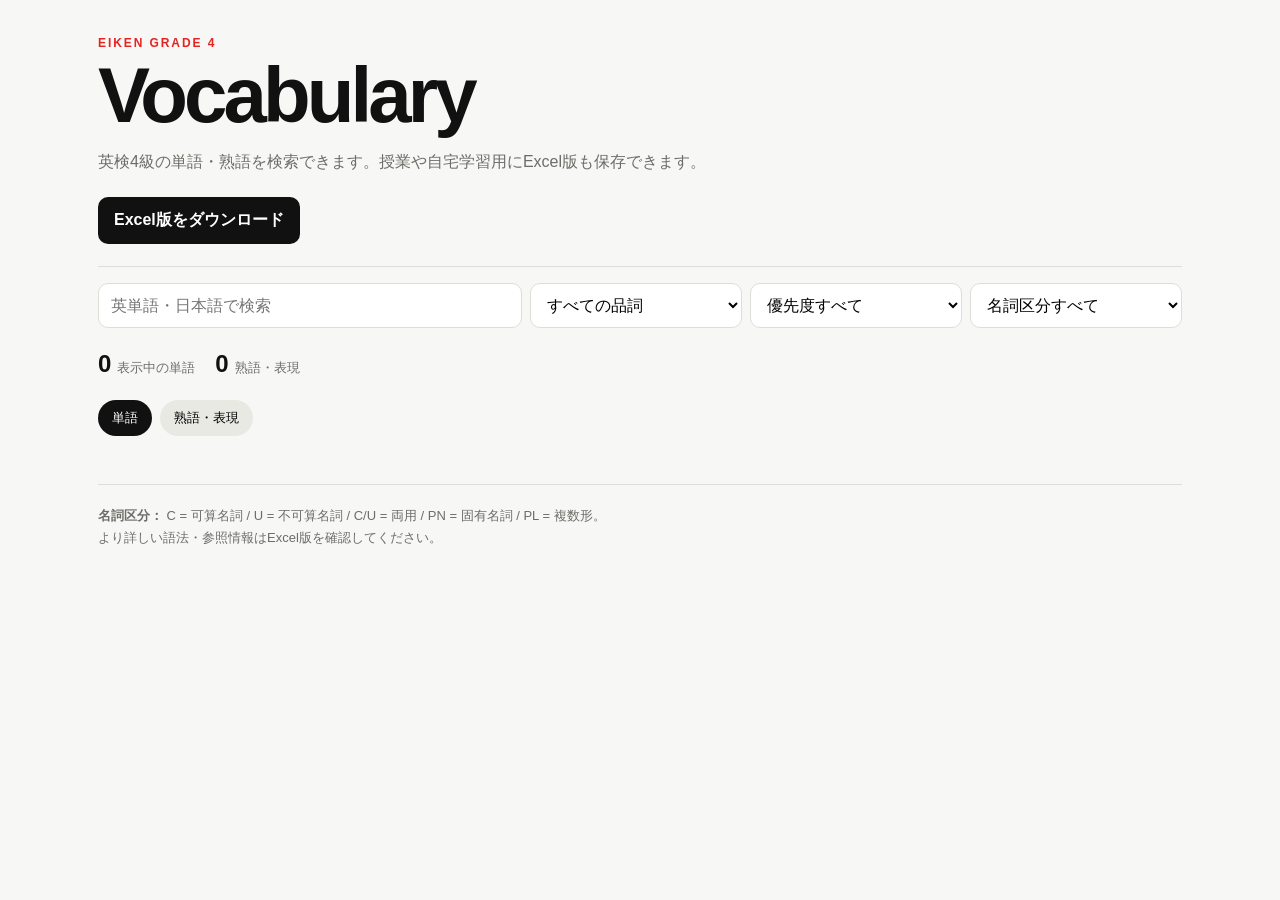
==== index.html @ ab0b83ee "Create index.html" ====
<!doctype html>
<html lang="ja">
<head>
<meta charset="utf-8">
<meta name="viewport" content="width=device-width,initial-scale=1">
<title>英検4級 Vocabulary</title>
<style>
:root{--bg:#f7f7f5;--panel:#fff;--text:#111;--muted:#6d6d68;--line:#deded8;--accent:#e52421}
*{box-sizing:border-box}
body{margin:0;background:var(--bg);color:var(--text);font-family:-apple-system,BlinkMacSystemFont,"Segoe UI","Noto Sans JP",sans-serif}
header{max-width:1120px;margin:0 auto;padding:36px 18px 22px}
.eyebrow{font-size:12px;letter-spacing:.16em;color:var(--accent);font-weight:700;margin:0 0 8px}
h1{font-size:clamp(40px,13vw,78px);line-height:.95;margin:0;font-weight:800;letter-spacing:-.05em}
.lead{color:var(--muted);margin:16px 0 22px;line-height:1.7}
.download{display:inline-block;background:#111;color:#fff;text-decoration:none;padding:13px 16px;border-radius:10px;font-weight:650}
main{max-width:1120px;margin:0 auto;padding:0 18px 60px}
.controls{display:grid;grid-template-columns:2fr 1fr 1fr 1fr;gap:8px;padding:16px 0;border-top:1px solid var(--line)}
input,select{width:100%;padding:12px;border:1px solid var(--line);border-radius:10px;background:#fff;font-size:16px}
.summary{display:flex;gap:20px;padding:6px 0 18px;flex-wrap:wrap}
.summary b{font-size:24px;margin-right:6px}
.summary span{color:var(--muted);font-size:13px}
.tabs{display:flex;gap:8px;margin:4px 0 16px}
.tab{border:0;border-radius:999px;padding:9px 14px;background:#e9e9e4}
.tab.active{background:#111;color:#fff}
.cards{display:grid;grid-template-columns:repeat(3,minmax(0,1fr));gap:9px}
.card{background:#fff;border:1px solid var(--line);border-radius:14px;padding:16px;min-height:140px}
.word{font-size:25px;font-weight:750;word-break:break-word}
.meaning{font-size:15px;margin-top:6px}
.meta{display:flex;gap:5px;flex-wrap:wrap;margin-top:16px}
.badge{font-size:11px;border:1px solid var(--line);border-radius:999px;padding:4px 7px;color:var(--muted)}
.note{font-size:12px;color:var(--muted);margin-top:9px;line-height:1.55}
.legend{margin-top:32px;border-top:1px solid var(--line);padding-top:20px;color:var(--muted);font-size:13px;line-height:1.7}
.empty{grid-column:1/-1;color:var(--muted);padding:28px 0}
@media(max-width:760px){
  .controls{grid-template-columns:1fr 1fr}
  .cards{grid-template-columns:repeat(2,minmax(0,1fr))}
}
@media(max-width:520px){
  .controls{grid-template-columns:1fr}
  .cards{grid-template-columns:1fr}
}
</style>
</head>
<body>
<header>
  <p class="eyebrow">EIKEN GRADE 4</p>
  <h1>Vocabulary</h1>
  <p class="lead">英検4級の単語・熟語を検索できます。授業や自宅学習用にExcel版も保存できます。</p>
  <a class="download" href="./eiken4_vocabulary.xlsx" download>Excel版をダウンロード</a>
</header>
<main>
  <section class="controls">
    <input id="search" type="search" placeholder="英単語・日本語で検索">
    <select id="pos"><option value="">すべての品詞</option></select>
    <select id="priority">
      <option value="">優先度すべて</option>
      <option value="A">優先度 A</option>
      <option value="B">優先度 B</option>
    </select>
    <select id="countability">
      <option value="">名詞区分すべて</option>
      <option value="C">C 可算名詞</option>
      <option value="U">U 不可算名詞</option>
      <option value="C/U">C/U 両用</option>
      <option value="PN">PN 固有名詞</option>
      <option value="PL">PL 複数形</option>
      <option value="PL-only">PL-only</option>
    </select>
  </section>

  <section class="summary">
    <div><b id="wordCount">0</b><span>表示中の単語</span></div>
    <div><b id="phraseCount">0</b><span>熟語・表現</span></div>
  </section>

  <nav class="tabs">
    <button class="tab active" data-tab="words">単語</button>
    <button class="tab" data-tab="phrases">熟語・表現</button>
  </nav>

  <section id="wordsPanel"><div id="words" class="cards"></div></section>
  <section id="phrasesPanel" hidden><div id="phrases" class="cards"></div></section>

  <section class="legend">
    <b>名詞区分：</b> C = 可算名詞 / U = 不可算名詞 / C/U = 両用 / PN = 固有名詞 / PL = 複数形。<br>
    より詳しい語法・参照情報はExcel版を確認してください。
  </section>
</main>

<script>
const WORDS=[{"word":"actor","meaning":"俳優","main_pos":"名詞","pos":"名詞","category":"人・家族・職業","countability":"C","noun_note":"","other_usage":"","priority":"A","reference":"https://dictionary.cambridge.org/dictionary/english/actor"},{"word":"artist","meaning":"芸術家","main_pos":"名詞","pos":"名詞","category":"人・家族・職業","countability":"C","noun_note":"","other_usage":"","priority":"A","reference":"https://dictionary.cambridge.org/dictionary/english/artist"},{"word":"aunt","meaning":"おば","main_pos":"名詞","pos":"名詞","category":"人・家族・職業","countability":"C","noun_note":"","other_usage":"","priority":"A","reference":"https://dictionary.cambridge.org/dictionary/english/aunt"},{"word":"baby","meaning":"赤ちゃん","main_pos":"名詞","pos":"名詞","category":"人・家族・職業","countability":"C","noun_note":"","other_usage":"","priority":"A","reference":"https://dictionary.cambridge.org/dictionary/english/baby"},{"word":"boy","meaning":"男の子","main_pos":"名詞","pos":"名詞","category":"人・家族・職業","countability":"C","noun_note":"","other_usage":"","priority":"A","reference":"https://dictionary.cambridge.org/dictionary/english/boy"},{"word":"brother","meaning":"兄、弟","main_pos":"名詞","pos":"名詞","category":"人・家族・職業","countability":"C","noun_note":"","other_usage":"","priority":"A","reference":"https://dictionary.cambridge.org/dictionary/english/brother"},{"word":"child","meaning":"子供","main_pos":"名詞","pos":"名詞","category":"人・家族・職業","countability":"C","noun_note":"","other_usage":"","priority":"A","reference":"https://dictionary.cambridge.org/dictionary/english/child"},{"word":"children","meaning":"子供たち","main_pos":"名詞","pos":"名詞","category":"人・家族・職業","countability":"PL","noun_note":"child の複数形。複数動詞を使う。","other_usage":"","priority":"A","reference":"https://dictionary.cambridge.org/dictionary/english/children"},{"word":"coach","meaning":"コーチ、指導者","main_pos":"名詞","pos":"名詞","category":"人・家族・職業","countability":"C","noun_note":"","other_usage":"","priority":"A","reference":"https://dictionary.cambridge.org/dictionary/english/coach"},{"word":"cousin","meaning":"いとこ","main_pos":"名詞","pos":"名詞","category":"人・家族・職業","countability":"C","noun_note":"","other_usage":"","priority":"A","reference":"https://dictionary.cambridge.org/dictionary/english/cousin"},{"word":"daughter","meaning":"娘","main_pos":"名詞","pos":"名詞","category":"人・家族・職業","countability":"C","noun_note":"","other_usage":"","priority":"A","reference":"https://dictionary.cambridge.org/dictionary/english/daughter"},{"word":"dentist","meaning":"歯医者","main_pos":"名詞","pos":"名詞","category":"人・家族・職業","countability":"C","noun_note":"","other_usage":"","priority":"A","reference":"https://dictionary.cambridge.org/dictionary/english/dentist"},{"word":"doctor","meaning":"医者","main_pos":"名詞","pos":"名詞","category":"人・家族・職業","countability":"C","noun_note":"","other_usage":"","priority":"A","reference":"https://dictionary.cambridge.org/dictionary/english/doctor"},{"word":"driver","meaning":"運転手","main_pos":"名詞","pos":"名詞","category":"人・家族・職業","countability":"C","noun_note":"","other_usage":"","priority":"A","reference":"https://dictionary.cambridge.org/dictionary/english/driver"},{"word":"engineer","meaning":"エンジニア、技術者","main_pos":"名詞","pos":"名詞","category":"人・家族・職業","countability":"C","noun_note":"","other_usage":"","priority":"A","reference":"https://dictionary.cambridge.org/dictionary/english/engineer"},{"word":"family","meaning":"家族","main_pos":"名詞","pos":"名詞","category":"人・家族・職業","countability":"C","noun_note":"","other_usage":"","priority":"A","reference":"https://dictionary.cambridge.org/dictionary/english/family"},{"word":"farmer","meaning":"農家、農業従事者","main_pos":"名詞","pos":"名詞","category":"人・家族・職業","countability":"C","noun_note":"","other_usage":"","priority":"A","reference":"https://dictionary.cambridge.org/dictionary/english/farmer"},{"word":"father","meaning":"父","main_pos":"名詞","pos":"名詞","category":"人・家族・職業","countability":"C","noun_note":"","other_usage":"","priority":"A","reference":"https://dictionary.cambridge.org/dictionary/english/father"},{"word":"firefighter","meaning":"消防士","main_pos":"名詞","pos":"名詞","category":"人・家族・職業","countability":"C","noun_note":"","other_usage":"","priority":"A","reference":"https://dictionary.cambridge.org/dictionary/english/firefighter"},{"word":"friend","meaning":"友達","main_pos":"名詞","pos":"名詞","category":"人・家族・職業","countability":"C","noun_note":"","other_usage":"","priority":"A","reference":"https://dictionary.cambridge.org/dictionary/english/friend"},{"word":"girl","meaning":"女の子","main_pos":"名詞","pos":"名詞","category":"人・家族・職業","countability":"C","noun_note":"","other_usage":"","priority":"A","reference":"https://dictionary.cambridge.org/dictionary/english/girl"},{"word":"grandfather","meaning":"祖父","main_pos":"名詞","pos":"名詞","category":"人・家族・職業","countability":"C","noun_note":"","other_usage":"","priority":"A","reference":"https://dictionary.cambridge.org/dictionary/english/grandfather"},{"word":"grandmother","meaning":"祖母","main_pos":"名詞","pos":"名詞","category":"人・家族・職業","countability":"C","noun_note":"","other_usage":"","priority":"A","reference":"https://dictionary.cambridge.org/dictionary/english/grandmother"},{"word":"guest","meaning":"客、招待客","main_pos":"名詞","pos":"名詞","category":"人・家族・職業","countability":"C","noun_note":"","other_usage":"","priority":"A","reference":"https://dictionary.cambridge.org/dictionary/english/guest"},{"word":"husband","meaning":"夫","main_pos":"名詞","pos":"名詞","category":"人・家族・職業","countability":"C","noun_note":"","other_usage":"","priority":"A","reference":"https://dictionary.cambridge.org/dictionary/english/husband"},{"word":"job","meaning":"職業、仕事","main_pos":"名詞","pos":"名詞","category":"人・家族・職業","countability":"C","noun_note":"","other_usage":"","priority":"A","reference":"https://dictionary.cambridge.org/dictionary/english/job"},{"word":"man","meaning":"男性","main_pos":"名詞","pos":"名詞","category":"人・家族・職業","countability":"C","noun_note":"","other_usage":"","priority":"A","reference":"https://dictionary.cambridge.org/dictionary/english/man"},{"word":"men","meaning":"男性たち","main_pos":"名詞","pos":"名詞","category":"人・家族・職業","countability":"PL","noun_note":"man の複数形。複数動詞を使う。","other_usage":"","priority":"A","reference":"https://dictionary.cambridge.org/dictionary/english/men"},{"word":"mother","meaning":"母","main_pos":"名詞","pos":"名詞","category":"人・家族・職業","countability":"C","noun_note":"","other_usage":"","priority":"A","reference":"https://dictionary.cambridge.org/dictionary/english/mother"},{"word":"musician","meaning":"音楽家","main_pos":"名詞","pos":"名詞","category":"人・家族・職業","countability":"C","noun_note":"","other_usage":"","priority":"A","reference":"https://dictionary.cambridge.org/dictionary/english/musician"},{"word":"nurse","meaning":"看護師","main_pos":"名詞","pos":"名詞","category":"人・家族・職業","countability":"C","noun_note":"","other_usage":"","priority":"A","reference":"https://dictionary.cambridge.org/dictionary/english/nurse"},{"word":"parent","meaning":"親","main_pos":"名詞","pos":"名詞","category":"人・家族・職業","countability":"C","noun_note":"","other_usage":"","priority":"A","reference":"https://dictionary.cambridge.org/dictionary/english/parent"},{"word":"people","meaning":"人々","main_pos":"名詞","pos":"名詞","category":"人・家族・職業","countability":"PL","noun_note":"person の一般的な複数形。複数動詞を使う。","other_usage":"","priority":"A","reference":"https://dictionary.cambridge.org/dictionary/english/people"},{"word":"person","meaning":"人","main_pos":"名詞","pos":"名詞","category":"人・家族・職業","countability":"C","noun_note":"","other_usage":"","priority":"A","reference":"https://dictionary.cambridge.org/dictionary/english/person"},{"word":"pilot","meaning":"パイロット","main_pos":"名詞","pos":"名詞","category":"人・家族・職業","countability":"C","noun_note":"","other_usage":"","priority":"A","reference":"https://dictionary.cambridge.org/dictionary/english/pilot"},{"word":"player","meaning":"選手、演奏者","main_pos":"名詞","pos":"名詞","category":"人・家族・職業","countability":"C","noun_note":"","other_usage":"","priority":"A","reference":"https://dictionary.cambridge.org/dictionary/english/player"},{"word":"police officer","meaning":"警察官","main_pos":"名詞","pos":"名詞","category":"人・家族・職業","countability":"C","noun_note":"","other_usage":"","priority":"A","reference":"https://dictionary.cambridge.org/dictionary/english/police-officer"},{"word":"president","meaning":"大統領、社長","main_pos":"名詞","pos":"名詞","category":"人・家族・職業","countability":"C","noun_note":"","other_usage":"","priority":"A","reference":"https://dictionary.cambridge.org/dictionary/english/president"},{"word":"scientist","meaning":"科学者","main_pos":"名詞","pos":"名詞","category":"人・家族・職業","countability":"C","noun_note":"","other_usage":"","priority":"A","reference":"https://dictionary.cambridge.org/dictionary/english/scientist"},{"word":"singer","meaning":"歌手","main_pos":"名詞","pos":"名詞","category":"人・家族・職業","countability":"C","noun_note":"","other_usage":"","priority":"A","reference":"https://dictionary.cambridge.org/dictionary/english/singer"},{"word":"sister","meaning":"姉、妹","main_pos":"名詞","pos":"名詞","category":"人・家族・職業","countability":"C","noun_note":"","other_usage":"","priority":"A","reference":"https://dictionary.cambridge.org/dictionary/english/sister"},{"word":"son","meaning":"息子","main_pos":"名詞","pos":"名詞","category":"人・家族・職業","countability":"C","noun_note":"","other_usage":"","priority":"A","reference":"https://dictionary.cambridge.org/dictionary/english/son"},{"word":"student","meaning":"学生、生徒","main_pos":"名詞","pos":"名詞","category":"人・家族・職業","countability":"C","noun_note":"","other_usage":"","priority":"A","reference":"https://dictionary.cambridge.org/dictionary/english/student"},{"word":"teacher","meaning":"先生、教師","main_pos":"名詞","pos":"名詞","category":"人・家族・職業","countability":"C","noun_note":"","other_usage":"","priority":"A","reference":"https://dictionary.cambridge.org/dictionary/english/teacher"},{"word":"uncle","meaning":"おじ","main_pos":"名詞","pos":"名詞","category":"人・家族・職業","countability":"C","noun_note":"","other_usage":"","priority":"A","reference":"https://dictionary.cambridge.org/dictionary/english/uncle"},{"word":"volunteer","meaning":"ボランティア","main_pos":"名詞","pos":"名詞","category":"人・家族・職業","countability":"C","noun_note":"","other_usage":"","priority":"A","reference":"https://dictionary.cambridge.org/dictionary/english/volunteer"},{"word":"wife","meaning":"妻","main_pos":"名詞","pos":"名詞","category":"人・家族・職業","countability":"C","noun_note":"","other_usage":"","priority":"A","reference":"https://dictionary.cambridge.org/dictionary/english/wife"},{"word":"woman","meaning":"女性","main_pos":"名詞","pos":"名詞","category":"人・家族・職業","countability":"C","noun_note":"","other_usage":"","priority":"A","reference":"https://dictionary.cambridge.org/dictionary/english/woman"},{"word":"women","meaning":"女性たち","main_pos":"名詞","pos":"名詞","category":"人・家族・職業","countability":"PL","noun_note":"woman の複数形。複数動詞を使う。","other_usage":"","priority":"A","reference":"https://dictionary.cambridge.org/dictionary/english/women"},{"word":"writer","meaning":"作家","main_pos":"名詞","pos":"名詞","category":"人・家族・職業","countability":"C","noun_note":"","other_usage":"","priority":"A","reference":"https://dictionary.cambridge.org/dictionary/english/writer"},{"word":"barber","meaning":"理髪師","main_pos":"名詞","pos":"名詞","category":"人・家族・職業","countability":"C","noun_note":"","other_usage":"","priority":"B","reference":"https://dictionary.cambridge.org/dictionary/english/barber"},{"word":"designer","meaning":"デザイナー","main_pos":"名詞","pos":"名詞","category":"人・家族・職業","countability":"C","noun_note":"","other_usage":"","priority":"B","reference":"https://dictionary.cambridge.org/dictionary/english/designer"},{"word":"grandparent","meaning":"祖父母の一人","main_pos":"名詞","pos":"名詞","category":"人・家族・職業","countability":"C","noun_note":"","other_usage":"","priority":"B","reference":"https://dictionary.cambridge.org/dictionary/english/grandparent"},{"word":"hairdresser","meaning":"美容師","main_pos":"名詞","pos":"名詞","category":"人・家族・職業","countability":"C","noun_note":"","other_usage":"","priority":"B","reference":"https://dictionary.cambridge.org/dictionary/english/hairdresser"},{"word":"nephew","meaning":"おい","main_pos":"名詞","pos":"名詞","category":"人・家族・職業","countability":"C","noun_note":"","other_usage":"","priority":"B","reference":"https://dictionary.cambridge.org/dictionary/english/nephew"},{"word":"niece","meaning":"めい","main_pos":"名詞","pos":"名詞","category":"人・家族・職業","countability":"C","noun_note":"","other_usage":"","priority":"B","reference":"https://dictionary.cambridge.org/dictionary/english/niece"},{"word":"sailor","meaning":"船員","main_pos":"名詞","pos":"名詞","category":"人・家族・職業","countability":"C","noun_note":"","other_usage":"","priority":"B","reference":"https://dictionary.cambridge.org/dictionary/english/sailor"},{"word":"twin","meaning":"双子の一人","main_pos":"名詞","pos":"名詞","category":"人・家族・職業","countability":"C","noun_note":"","other_usage":"","priority":"B","reference":"https://dictionary.cambridge.org/dictionary/english/twin"},{"word":"visitor","meaning":"訪問者、来客","main_pos":"名詞","pos":"名詞","category":"人・家族・職業","countability":"C","noun_note":"","other_usage":"","priority":"B","reference":"https://dictionary.cambridge.org/dictionary/english/visitor"},{"word":"waiter","meaning":"ウェイター","main_pos":"名詞","pos":"名詞","category":"人・家族・職業","countability":"C","noun_note":"","other_usage":"","priority":"B","reference":"https://dictionary.cambridge.org/dictionary/english/waiter"},{"word":"address","meaning":"住所","main_pos":"名詞","pos":"名詞","category":"学校・情報","countability":"C","noun_note":"","other_usage":"","priority":"A","reference":"https://dictionary.cambridge.org/dictionary/english/address"},{"word":"art","meaning":"美術、芸術","main_pos":"名詞","pos":"名詞","category":"学校・情報","countability":"U","noun_note":"芸術一般は不可算。作品は a work of art。","other_usage":"","priority":"A","reference":"https://dictionary.cambridge.org/dictionary/english/art"},{"word":"blackboard","meaning":"黒板","main_pos":"名詞","pos":"名詞","category":"学校・情報","countability":"C","noun_note":"","other_usage":"","priority":"A","reference":"https://dictionary.cambridge.org/dictionary/english/blackboard"},{"word":"class","meaning":"クラス、授業","main_pos":"名詞","pos":"名詞","category":"学校・情報","countability":"C","noun_note":"","other_usage":"","priority":"A","reference":"https://dictionary.cambridge.org/dictionary/english/class"},{"word":"classmate","meaning":"同級生、クラスメート","main_pos":"名詞","pos":"名詞","category":"学校・情報","countability":"C","noun_note":"","other_usage":"","priority":"A","reference":"https://dictionary.cambridge.org/dictionary/english/classmate"},{"word":"classroom","meaning":"教室","main_pos":"名詞","pos":"名詞","category":"学校・情報","countability":"C","noun_note":"","other_usage":"","priority":"A","reference":"https://dictionary.cambridge.org/dictionary/english/classroom"},{"word":"club","meaning":"クラブ、部活動","main_pos":"名詞","pos":"名詞","category":"学校・情報","countability":"C","noun_note":"","other_usage":"","priority":"A","reference":"https://dictionary.cambridge.org/dictionary/english/club"},{"word":"dictionary","meaning":"辞書","main_pos":"名詞","pos":"名詞","category":"学校・情報","countability":"C","noun_note":"","other_usage":"","priority":"A","reference":"https://dictionary.cambridge.org/dictionary/english/dictionary"},{"word":"e-mail","meaning":"電子メール","main_pos":"名詞","pos":"名詞","category":"学校・情報","countability":"C/U","noun_note":"通信手段としてU、1通ならC（an e-mail）。","other_usage":"","priority":"A","reference":"https://dictionary.cambridge.org/dictionary/english/e-mail"},{"word":"English","meaning":"英語","main_pos":"名詞","pos":"名詞","category":"学校・情報","countability":"PN","noun_note":"言語・教科名。通常冠詞なし・数えない。","other_usage":"","priority":"A","reference":"https://dictionary.cambridge.org/dictionary/english/english"},{"word":"eraser","meaning":"消しゴム","main_pos":"名詞","pos":"名詞","category":"学校・情報","countability":"C","noun_note":"","other_usage":"","priority":"A","reference":"https://dictionary.cambridge.org/dictionary/english/eraser"},{"word":"exam","meaning":"テスト、試験","main_pos":"名詞","pos":"名詞","category":"学校・情報","countability
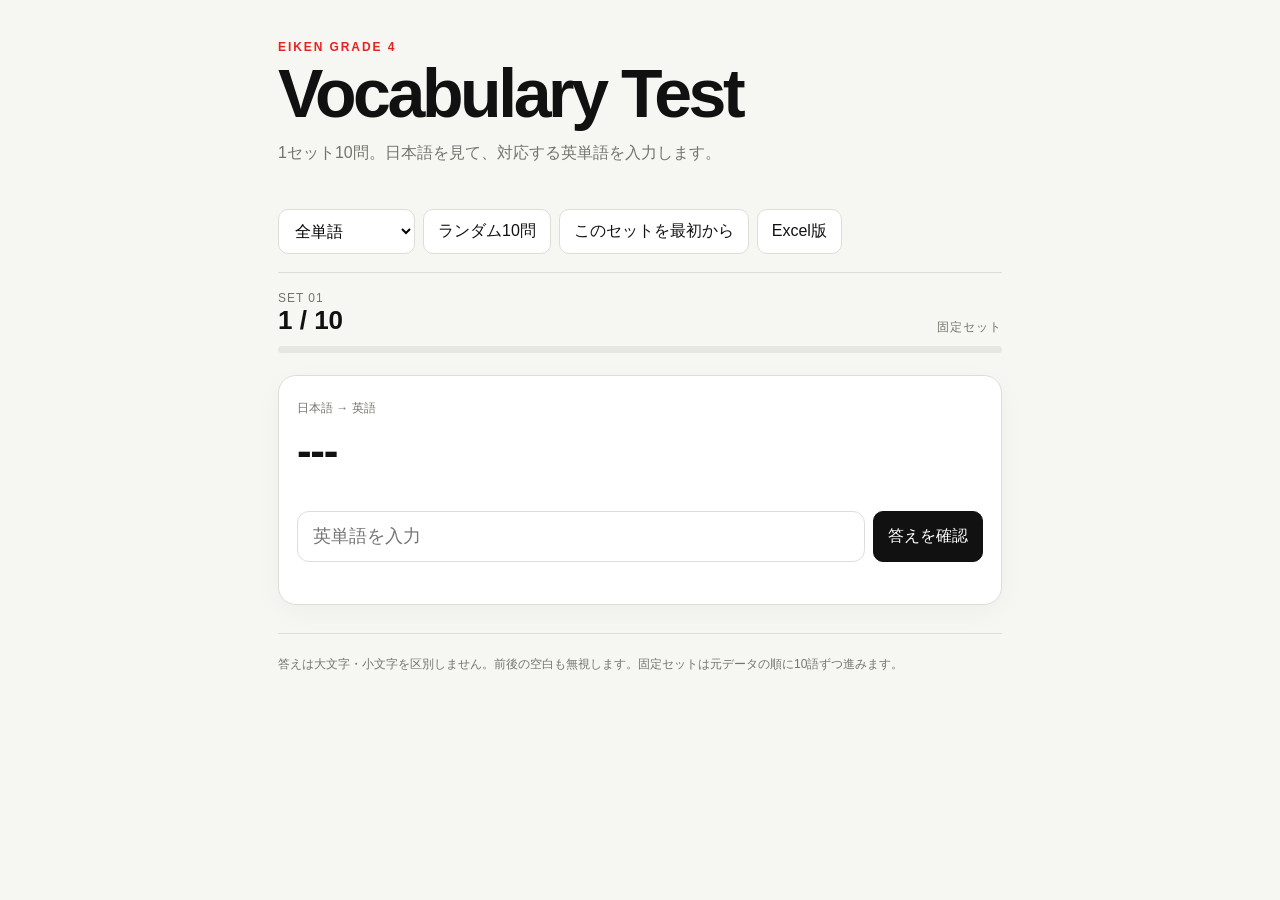
==== commit 6b686a49: "Update index.html" ====
--- a/index.html
+++ b/index.html
@@ -3,89 +3,123 @@
 <head>
 <meta charset="utf-8">
 <meta name="viewport" content="width=device-width,initial-scale=1">
-<title>英検4級 Vocabulary</title>
+<title>英検4級 Vocabulary Test</title>
 <style>
-:root{--bg:#f7f7f5;--panel:#fff;--text:#111;--muted:#6d6d68;--line:#deded8;--accent:#e52421}
+:root{--bg:#f6f6f3;--panel:#fff;--text:#111;--muted:#74746d;--line:#deded8;--accent:#e52421;--ok:#1f7a45;--ng:#b32828}
 *{box-sizing:border-box}
 body{margin:0;background:var(--bg);color:var(--text);font-family:-apple-system,BlinkMacSystemFont,"Segoe UI","Noto Sans JP",sans-serif}
-header{max-width:1120px;margin:0 auto;padding:36px 18px 22px}
-.eyebrow{font-size:12px;letter-spacing:.16em;color:var(--accent);font-weight:700;margin:0 0 8px}
-h1{font-size:clamp(40px,13vw,78px);line-height:.95;margin:0;font-weight:800;letter-spacing:-.05em}
-.lead{color:var(--muted);margin:16px 0 22px;line-height:1.7}
-.download{display:inline-block;background:#111;color:#fff;text-decoration:none;padding:13px 16px;border-radius:10px;font-weight:650}
-main{max-width:1120px;margin:0 auto;padding:0 18px 60px}
-.controls{display:grid;grid-template-columns:2fr 1fr 1fr 1fr;gap:8px;padding:16px 0;border-top:1px solid var(--line)}
-input,select{width:100%;padding:12px;border:1px solid var(--line);border-radius:10px;background:#fff;font-size:16px}
-.summary{display:flex;gap:20px;padding:6px 0 18px;flex-wrap:wrap}
-.summary b{font-size:24px;margin-right:6px}
-.summary span{color:var(--muted);font-size:13px}
-.tabs{display:flex;gap:8px;margin:4px 0 16px}
-.tab{border:0;border-radius:999px;padding:9px 14px;background:#e9e9e4}
-.tab.active{background:#111;color:#fff}
-.cards{display:grid;grid-template-columns:repeat(3,minmax(0,1fr));gap:9px}
-.card{background:#fff;border:1px solid var(--line);border-radius:14px;padding:16px;min-height:140px}
-.word{font-size:25px;font-weight:750;word-break:break-word}
-.meaning{font-size:15px;margin-top:6px}
-.meta{display:flex;gap:5px;flex-wrap:wrap;margin-top:16px}
-.badge{font-size:11px;border:1px solid var(--line);border-radius:999px;padding:4px 7px;color:var(--muted)}
-.note{font-size:12px;color:var(--muted);margin-top:9px;line-height:1.55}
-.legend{margin-top:32px;border-top:1px solid var(--line);padding-top:20px;color:var(--muted);font-size:13px;line-height:1.7}
-.empty{grid-column:1/-1;color:var(--muted);padding:28px 0}
-@media(max-width:760px){
-  .controls{grid-template-columns:1fr 1fr}
-  .cards{grid-template-columns:repeat(2,minmax(0,1fr))}
-}
-@media(max-width:520px){
-  .controls{grid-template-columns:1fr}
-  .cards{grid-template-columns:1fr}
+button,input,select{font:inherit}
+.wrap{max-width:760px;margin:0 auto;padding:28px 18px 60px}
+header{padding:12px 0 24px}
+.eyebrow{margin:0 0 7px;color:var(--accent);font-size:12px;letter-spacing:.16em;font-weight:800}
+h1{margin:0;font-size:clamp(38px,10vw,68px);line-height:.95;letter-spacing:-.05em}
+.sub{margin:14px 0 0;color:var(--muted);line-height:1.6}
+.toolbar{display:flex;gap:8px;flex-wrap:wrap;margin:20px 0 12px}
+.btn{border:1px solid var(--line);background:#fff;color:#111;padding:11px 14px;border-radius:10px;cursor:pointer;text-decoration:none;display:inline-flex;align-items:center;justify-content:center}
+.btn.primary{background:#111;color:#fff;border-color:#111}
+select{border:1px solid var(--line);background:#fff;padding:11px 12px;border-radius:10px}
+.progressBox{display:flex;justify-content:space-between;align-items:end;border-top:1px solid var(--line);padding-top:18px;margin-top:18px}
+.progressLabel{font-size:12px;color:var(--muted);letter-spacing:.08em}
+.progressNum{font-size:26px;font-weight:800}
+.progressTrack{height:7px;background:#e7e7e1;border-radius:999px;overflow:hidden;margin:10px 0 22px}
+.progressBar{height:100%;width:0;background:#111;transition:width .2s ease}
+.card{background:#fff;border:1px solid var(--line);border-radius:18px;padding:24px 18px;box-shadow:0 8px 28px rgba(0,0,0,.035)}
+.promptLabel{font-size:12px;color:var(--muted);margin-bottom:8px}
+.meaning{font-size:clamp(27px,8vw,44px);font-weight:760;line-height:1.2;letter-spacing:-.03em;min-height:64px}
+.meta{font-size:12px;color:var(--muted);margin-top:8px}
+.answerRow{display:flex;gap:8px;margin-top:22px}
+#answer{flex:1;border:1px solid var(--line);border-radius:12px;padding:14px 15px;background:#fff;font-size:18px}
+.feedback{min-height:58px;margin-top:14px;padding:13px 14px;border-radius:12px;display:none;line-height:1.55}
+.feedback.ok{display:block;background:#eef7f1;color:var(--ok)}
+.feedback.ng{display:block;background:#fbefef;color:var(--ng)}
+.feedback .correct{font-size:21px;font-weight:800}
+.actions{display:flex;gap:8px;flex-wrap:wrap;margin-top:18px}
+.actions .btn{flex:1 1 160px}
+.result{display:none}
+.result.show{display:block}
+.score{font-size:64px;font-weight:850;letter-spacing:-.05em;margin:8px 0 2px}
+.scoreSub{color:var(--muted)}
+.mistakes{margin-top:24px;border-top:1px solid var(--line)}
+.mistake{padding:14px 0;border-bottom:1px solid var(--line)}
+.mistakeWord{font-weight:800;font-size:19px}
+.mistakeMeaning{color:var(--muted);font-size:14px;margin-top:3px}
+.footer{margin-top:28px;border-top:1px solid var(--line);padding-top:20px;color:var(--muted);font-size:12px;line-height:1.7}
+.hide{display:none!important}
+@media(max-width:560px){
+  .toolbar>*{flex:1 1 calc(50% - 8px)}
+  .answerRow{display:block}
+  #answer{width:100%}
+  .answerRow .btn{width:100%;margin-top:8px}
 }
 </style>
 </head>
 <body>
+<div class="wrap">
 <header>
   <p class="eyebrow">EIKEN GRADE 4</p>
-  <h1>Vocabulary</h1>
-  <p class="lead">英検4級の単語・熟語を検索できます。授業や自宅学習用にExcel版も保存できます。</p>
-  <a class="download" href="./eiken4_vocabulary.xlsx" download>Excel版をダウンロード</a>
+  <h1>Vocabulary Test</h1>
+  <p class="sub">1セット10問。日本語を見て、対応する英単語を入力します。</p>
 </header>
-<main>
-  <section class="controls">
-    <input id="search" type="search" placeholder="英単語・日本語で検索">
-    <select id="pos"><option value="">すべての品詞</option></select>
-    <select id="priority">
-      <option value="">優先度すべて</option>
-      <option value="A">優先度 A</option>
-      <option value="B">優先度 B</option>
-    </select>
-    <select id="countability">
-      <option value="">名詞区分すべて</option>
-      <option value="C">C 可算名詞</option>
-      <option value="U">U 不可算名詞</option>
-      <option value="C/U">C/U 両用</option>
-      <option value="PN">PN 固有名詞</option>
-      <option value="PL">PL 複数形</option>
-      <option value="PL-only">PL-only</option>
-    </select>
-  </section>
 
-  <section class="summary">
-    <div><b id="wordCount">0</b><span>表示中の単語</span></div>
-    <div><b id="phraseCount">0</b><span>熟語・表現</span></div>
-  </section>
+<div class="toolbar">
+  <select id="priority">
+    <option value="">全単語</option>
+    <option value="A">優先度Aのみ</option>
+    <option value="B">優先度Bのみ</option>
+  </select>
+  <button class="btn" id="randomBtn">ランダム10問</button>
+  <button class="btn" id="restartBtn">このセットを最初から</button>
+  <a class="btn" href="./eiken4_vocabulary.xlsx" download>Excel版</a>
+</div>
 
-  <nav class="tabs">
-    <button class="tab active" data-tab="words">単語</button>
-    <button class="tab" data-tab="phrases">熟語・表現</button>
-  </nav>
+<section id="quizArea">
+  <div class="progressBox">
+    <div>
+      <div class="progressLabel">SET <span id="setNo">01</span></div>
+      <div class="progressNum"><span id="currentNo">1</span> / <span id="totalNo">10</span></div>
+    </div>
+    <div class="progressLabel" id="modeLabel">固定セット</div>
+  </div>
+  <div class="progressTrack"><div class="progressBar" id="progressBar"></div></div>
 
-  <section id="wordsPanel"><div id="words" class="cards"></div></section>
-  <section id="phrasesPanel" hidden><div id="phrases" class="cards"></div></section>
+  <div class="card">
+    <div class="promptLabel">日本語 → 英語</div>
+    <div class="meaning" id="meaning">---</div>
+    <div class="meta" id="meta"></div>
 
-  <section class="legend">
-    <b>名詞区分：</b> C = 可算名詞 / U = 不可算名詞 / C/U = 両用 / PN = 固有名詞 / PL = 複数形。<br>
-    より詳しい語法・参照情報はExcel版を確認してください。
-  </section>
-</main>
+    <div class="answerRow">
+      <input id="answer" type="text" autocomplete="off" autocapitalize="none" spellcheck="false" placeholder="英単語を入力">
+      <button class="btn primary" id="checkBtn">答えを確認</button>
+    </div>
+
+    <div class="feedback" id="feedback"></div>
+
+    <div class="actions">
+      <button class="btn primary hide" id="nextBtn">次の問題</button>
+    </div>
+  </div>
+</section>
+
+<section class="result" id="resultArea">
+  <div class="card">
+    <div class="promptLabel">RESULT</div>
+    <div class="score" id="score">0 / 10</div>
+    <div class="scoreSub" id="scoreSub"></div>
+
+    <div class="actions">
+      <button class="btn primary" id="retryMistakesBtn">間違えた単語をもう一度</button>
+      <button class="btn" id="nextSetBtn">次の10語へ</button>
+      <button class="btn" id="resultRandomBtn">ランダム10問</button>
+    </div>
+
+    <div class="mistakes" id="mistakes"></div>
+  </div>
+</section>
+
+<div class="footer">
+  答えは大文字・小文字を区別しません。前後の空白も無視します。固定セットは元データの順に10語ずつ進みます。
+</div>
+</div>
 
 <script>
-const WORDS=[{"word":"actor","meaning":"俳優","main_pos":"名詞","pos":"名詞","category":"人・家族・職業","countability":"C","noun_note":"","other_usage":"","priority":"A","reference":"https://dictionary.cambridge.org/dictionary/english/actor"},{"word":"artist","meaning":"芸術家","main_pos":"名詞","pos":"名詞","category":"人・家族・職業","countability":"C","noun_note":"","other_usage":"","priority":"A","reference":"https://dictionary.cambridge.org/dictionary/english/artist"},{"word":"aunt","meaning":"おば","main_pos":"名詞","pos":"名詞","category":"人・家族・職業","countability":"C","noun_note":"","other_usage":"","priority":"A","reference":"https://dictionary.cambridge.org/dictionary/english/aunt"},{"word":"baby","meaning":"赤ちゃん","main_pos":"名詞","pos":"名詞","category":"人・家族・職業","countability":"C","noun_note":"","other_usage":"","priority":"A","reference":"https://dictionary.cambridge.org/dictionary/english/baby"},{"word":"boy","meaning":"男の子","main_pos":"名詞","pos":"名詞","category":"人・家族・職業","countability":"C","noun_note":"","other_usage":"","priority":"A","reference":"https://dictionary.cambridge.org/dictionary/english/boy"},{"word":"brother","meaning":"兄、弟","main_pos":"名詞","pos":"名詞","category":"人・家族・職業","countability":"C","noun_note":"","other_usage":"","priority":"A","reference":"https://dictionary.cambridge.org/dictionary/english/brother"},{"word":"child","meaning":"子供","main_pos":"名詞","pos":"名詞","category":"人・家族・職業","countability":"C","noun_note":"","other_usage":"","priority":"A","reference":"https://dictionary.cambridge.org/dictionary/english/child"},{"word":"children","meaning":"子供たち","main_pos":"名詞","pos":"名詞","category":"人・家族・職業","countability":"PL","noun_note":"child の複数形。複数動詞を使う。","other_usage":"","priority":"A","reference":"https://dictionary.cambridge.org/dictionary/english/children"},{"word":"coach","meaning":"コーチ、指導者","main_pos":"名詞","pos":"名詞","category":"人・家族・職業","countability":"C","noun_note":"","other_usage":"","priority":"A","reference":"https://dictionary.cambridge.org/dictionary/english/coach"},{"word":"cousin","meaning":"いとこ","main_pos":"名詞","pos":"名詞","category":"人・家族・職業","countability":"C","noun_note":"","other_usage":"","priority":"A","reference":"https://dictionary.cambridge.org/dictionary/english/cousin"},{"word":"daughter","meaning":"娘","main_pos":"名詞","pos":"名詞","category":"人・家族・職業","countability":"C","noun_note":"","other_usage":"","priority":"A","reference":"https://dictionary.cambridge.org/dictionary/english/daughter"},{"word":"dentist","meaning":"歯医者","main_pos":"名詞","pos":"名詞","category":"人・家族・職業","countability":"C","noun_note":"","other_usage":"","priority":"A","reference":"https://dictionary.cambridge.org/dictionary/english/dentist"},{"word":"doctor","meaning":"医者","main_pos":"名詞","pos":"名詞","category":"人・家族・職業","countability":"C","noun_note":"","other_usage":"","priority":"A","reference":"https://dictionary.cambridge.org/dictionary/english/doctor"},{"word":"driver","meaning":"運転手","main_pos":"名詞","pos":"名詞","category":"人・家族・職業","countability":"C","noun_note":"","other_usage":"","priority":"A","reference":"https://dictionary.cambridge.org/dictionary/english/driver"},{"word":"engineer","meaning":"エンジニア、技術者","main_pos":"名詞","pos":"名詞","category":"人・家族・職業","countability":"C","noun_note":"","other_usage":"","priority":"A","reference":"https://dictionary.cambridge.org/dictionary/english/engineer"},{"word":"family","meaning":"家族","main_pos":"名詞","pos":"名詞","category":"人・家族・職業","countability":"C","noun_note":"","other_usage":"","priority":"A","reference":"https://dictionary.cambridge.org/dictionary/english/family"},{"word":"farmer","meaning":"農家、農業従事者","main_pos":"名詞","pos":"名詞","category":"人・家族・職業","countability":"C","noun_note":"","other_usage":"","priority":"A","reference":"https://dictionary.cambridge.org/dictionary/english/farmer"},{"word":"father","meaning":"父","main_pos":"名詞","pos":"名詞","category":"人・家族・職業","countability":"C","noun_note":"","other_usage":"","priority":"A","reference":"https://dictionary.cambridge.org/dictionary/english/father"},{"word":"firefighter","meaning":"消防士","main_pos":"名詞","pos":"名詞","category":"人・家族・職業","countability":"C","noun_note":"","other_usage":"","priority":"A","reference":"https://dictionary.cambridge.org/dictionary/english/firefighter"},{"word":"friend","meaning":"友達","main_pos":"名詞","pos":"名詞","category":"人・家族・職業","countability":"C","noun_note":"","other_usage":"","priority":"A","reference":"https://dictionary.cambridge.org/dictionary/english/friend"},{"word":"girl","meaning":"女の子","main_pos":"名詞","pos":"名詞","category":"人・家族・職業","countability":"C","noun_note":"","other_usage":"","priority":"A","reference":"https://dictionary.cambridge.org/dictionary/english/girl"},{"word":"grandfather","meaning":"祖父","main_pos":"名詞","pos":"名詞","category":"人・家族・職業","countability":"C","noun_note":"","other_usage":"","priority":"A","reference":"https://dictionary.cambridge.org/dictionary/english/grandfather"},{"word":"grandmother","meaning":"祖母","main_pos":"名詞","pos":"名詞","category":"人・家族・職業","countability":"C","noun_note":"","other_usage":"","priority":"A","reference":"https://dictionary.cambridge.org/dictionary/english/grandmother"},{"word":"guest","meaning":"客、招待客","main_pos":"名詞","pos":"名詞","category":"人・家族・職業","countability":"C","noun_note":"","other_usage":"","priority":"A","reference":"https://dictionary.cambridge.org/dictionary/english/guest"},{"word":"husband","meaning":"夫","main_pos":"名詞","pos":"名詞","category":"人・家族・職業","countability":"C","noun_note":"","other_usage":"","priority":"A","reference":"https://dictionary.cambridge.org/dictionary/english/husband"},{"word":"job","meaning":"職業、仕事","main_pos":"名詞","pos":"名詞","category":"人・家族・職業","countability":"C","noun_note":"","other_usage":"","priority":"A","reference":"https://dictionary.cambridge.org/dictionary/english/job"},{"word":"man","meaning":"男性","main_pos":"名詞","pos":"名詞","category":"人・家族・職業","countability":"C","noun_note":"","other_usage":"","priority":"A","reference":"https://dictionary.cambridge.org/dictionary/english/man"},{"word":"men","meaning":"男性たち","main_pos":"名詞","pos":"名詞","category":"人・家族・職業","countability":"PL","noun_note":"man の複数形。複数動詞を使う。","other_usage":"","priority":"A","reference":"https://dictionary.cambridge.org/dictionary/english/men"},{"word":"mother","meaning":"母","main_pos":"名詞","pos":"名詞","category":"人・家族・職業","countability":"C","noun_note":"","other_usage":"","priority":"A","reference":"https://dictionary.cambridge.org/dictionary/english/mother"},{"word":"musician","meaning":"音楽家","main_pos":"名詞","pos":"名詞","category":"人・家族・職業","countability":"C","noun_note":"","other_usage":"","priority":"A","reference":"https://dictionary.cambridge.org/dictionary/english/musician"},{"word":"nurse","meaning":"看護師","main_pos":"名詞","pos":"名詞","category":"人・家族・職業","countability":"C","noun_note":"","other_usage":"","priority":"A","reference":"https://dictionary.cambridge.org/dictionary/english/nurse"},{"word":"parent","meaning":"親","main_pos":"名詞","pos":"名詞","category":"人・家族・職業","countability":"C","noun_note":"","other_usage":"","priority":"A","reference":"https://dictionary.cambridge.org/dictionary/english/parent"},{"word":"people","meaning":"人々","main_pos":"名詞","pos":"名詞","category":"人・家族・職業","countability":"PL","noun_note":"person の一般的な複数形。複数動詞を使う。","other_usage":"","priority":"A","reference":"https://dictionary.cambridge.org/dictionary/english/people"},{"word":"person","meaning":"人","main_pos":"名詞","pos":"名詞","category":"人・家族・職業","countability":"C","noun_note":"","other_usage":"","priority":"A","reference":"https://dictionary.cambridge.org/dictionary/english/person"},{"word":"pilot","meaning":"パイロット","main_pos":"名詞","pos":"名詞","category":"人・家族・職業","countability":"C","noun_note":"","other_usage":"","priority":"A","reference":"https://dictionary.cambridge.org/dictionary/english/pilot"},{"word":"player","meaning":"選手、演奏者","main_pos":"名詞","pos":"名詞","category":"人・家族・職業","countability":"C","noun_note":"","other_usage":"","priority":"A","reference":"https://dictionary.cambridge.org/dictionary/english/player"},{"word":"police officer","meaning":"警察官","main_pos":"名詞","pos":"名詞","category":"人・家族・職業","countability":"C","noun_note":"","other_usage":"","priority":"A","reference":"https://dictionary.cambridge.org/dictionary/english/police-officer"},{"word":"president","meaning":"大統領、社長","main_pos":"名詞","pos":"名詞","category":"人・家族・職業","countability":"C","noun_note":"","other_usage":"","priority":"A","reference":"https://dictionary.cambridge.org/dictionary/english/president"},{"word":"scientist","meaning":"科学者","main_pos":"名詞","pos":"名詞","category":"人・家族・職業","countability":"C","noun_note":"","other_usage":"","priority":"A","reference":"https://dictionary.cambridge.org/dictionary/english/scientist"},{"word":"singer","meaning":"歌手","main_pos":"名詞","pos":"名詞","category":"人・家族・職業","countability":"C","noun_note":"","other_usage":"","priority":"A","reference":"https://dictionary.cambridge.org/dictionary/english/singer"},{"word":"sister","meaning":"姉、妹","main_pos":"名詞","pos":"名詞","category":"人・家族・職業","countability":"C","noun_note":"","other_usage":"","priority":"A","reference":"https://dictionary.cambridge.org/dictionary/english/sister"},{"word":"son","meaning":"息子","main_pos":"名詞","pos":"名詞","category":"人・家族・職業","countability":"C","noun_note":"","other_usage":"","priority":"A","reference":"https://dictionary.cambridge.org/dictionary/english/son"},{"word":"student","meaning":"学生、生徒","main_pos":"名詞","pos":"名詞","category":"人・家族・職業","countability":"C","noun_note":"","other_usage":"","priority":"A","reference":"https://dictionary.cambridge.org/dictionary/english/student"},{"word":"teacher","meaning":"先生、教師","main_pos":"名詞","pos":"名詞","category":"人・家族・職業","countability":"C","noun_note":"","other_usage":"","priority":"A","reference":"https://dictionary.cambridge.org/dictionary/english/teacher"},{"word":"uncle","meaning":"おじ","main_pos":"名詞","pos":"名詞","category":"人・家族・職業","countability":"C","noun_note":"","other_usage":"","priority":"A","reference":"https://dictionary.cambridge.org/dictionary/english/uncle"},{"word":"volunteer","meaning":"ボランティア","main_pos":"名詞","pos":"名詞","category":"人・家族・職業","countability":"C","noun_note":"","other_usage":"","priority":"A","reference":"https://dictionary.cambridge.org/dictionary/english/volunteer"},{"word":"wife","meaning":"妻","main_pos":"名詞","pos":"名詞","category":"人・家族・職業","countability":"C","noun_note":"","other_usage":"","priority":"A","reference":"https://dictionary.cambridge.org/dictionary/english/wife"},{"word":"woman","meaning":"女性","main_pos":"名詞","pos":"名詞","category":"人・家族・職業","countability":"C","noun_note":"","other_usage":"","priority":"A","reference":"https://dictionary.cambridge.org/dictionary/english/woman"},{"word":"women","meaning":"女性たち","main_pos":"名詞","pos":"名詞","category":"人・家族・職業","countability":"PL","noun_note":"woman の複数形。複数動詞を使う。","other_usage":"","priority":"A","reference":"https://dictionary.cambridge.org/dictionary/english/women"},{"word":"writer","meaning":"作家","main_pos":"名詞","pos":"名詞","category":"人・家族・職業","countability":"C","noun_note":"","other_usage":"","priority":"A","reference":"https://dictionary.cambridge.org/dictionary/english/writer"},{"word":"barber","meaning":"理髪師","main_pos":"名詞","pos":"名詞","category":"人・家族・職業","countability":"C","noun_note":"","other_usage":"","priority":"B","reference":"https://dictionary.cambridge.org/dictionary/english/barber"},{"word":"designer","meaning":"デザイナー","main_pos":"名詞","pos":"名詞","category":"人・家族・職業","countability":"C","noun_note":"","other_usage":"","priority":"B","reference":"https://dictionary.cambridge.org/dictionary/english/designer"},{"word":"grandparent","meaning":"祖父母の一人","main_pos":"名詞","pos":"名詞","category":"人・家族・職業","countability":"C","noun_note":"","other_usage":"","priority":"B","reference":"https://dictionary.cambridge.org/dictionary/english/grandparent"},{"word":"hairdresser","meaning":"美容師","main_pos":"名詞","pos":"名詞","category":"人・家族・職業","countability":"C","noun_note":"","other_usage":"","priority":"B","reference":"https://dictionary.cambridge.org/dictionary/english/hairdresser"},{"word":"nephew","meaning":"おい","main_pos":"名詞","pos":"名詞","category":"人・家族・職業","countability":"C","noun_note":"","other_usage":"","priority":"B","reference":"https://dictionary.cambridge.org/dictionary/english/nephew"},{"word":"niece","meaning":"めい","main_pos":"名詞","pos":"名詞","category":"人・家族・職業","countability":"C","noun_note":"","other_usage":"","priority":"B","reference":"https://dictionary.cambridge.org/dictionary/english/niece"},{"word":"sailor","meaning":"船員","main_pos":"名詞","pos":"名詞","category":"人・家族・職業","countability":"C","noun_note":"","other_usage":"","priority":"B","reference":"https://dictionary.cambridge.org/dictionary/english/sailor"},{"word":"twin","meaning":"双子の一人","main_pos":"名詞","pos":"名詞","category":"人・家族・職業","countability":"C","noun_note":"","other_usage":"","priority":"B","reference":"https://dictionary.cambridge.org/dictionary/english/twin"},{"word":"visitor","meaning":"訪問者、来客","main_pos":"名詞","pos":"名詞","category":"人・家族・職業","countability":"C","noun_note":"","other_usage":"","priority":"B","reference":"https://dictionary.cambridge.org/dictionary/english/visitor"},{"word":"waiter","meaning":"ウェイター","main_pos":"名詞","pos":"名詞","category":"人・家族・職業","countability":"C","noun_note":"","other_usage":"","priority":"B","reference":"https://dictionary.cambridge.org/dictionary/english/waiter"},{"word":"address","meaning":"住所","main_pos":"名詞","pos":"名詞","category":"学校・情報","countability":"C","noun_note":"","other_usage":"","priority":"A","reference":"https://dictionary.cambridge.org/dictionary/english/address"},{"word":"art","meaning":"美術、芸術","main_pos":"名詞","pos":"名詞","category":"学校・情報","countability":"U","noun_note":"芸術一般は不可算。作品は a work of art。","other_usage":"","priority":"A","reference":"https://dictionary.cambridge.org/dictionary/english/art"},{"word":"blackboard","meaning":"黒板","main_pos":"名詞","pos":"名詞","category":"学校・情報","countability":"C","noun_note":"","other_usage":"","priority":"A","reference":"https://dictionary.cambridge.org/dictionary/english/blackboard"},{"word":"class","meaning":"クラス、授業","main_pos":"名詞","pos":"名詞","category":"学校・情報","countability":"C","noun_note":"","other_usage":"","priority":"A","reference":"https://dictionary.cambridge.org/dictionary/english/class"},{"word":"classmate","meaning":"同級生、クラスメート","main_pos":"名詞","pos":"名詞","category":"学校・情報","countability":"C","noun_note":"","other_usage":"","priority":"A","reference":"https://dictionary.cambridge.org/dictionary/english/classmate"},{"word":"classroom","meaning":"教室","main_pos":"名詞","pos":"名詞","category":"学校・情報","countability":"C","noun_note":"","other_usage":"","priority":"A","reference":"https://dictionary.cambridge.org/dictionary/english/classroom"},{"word":"club","meaning":"クラブ、部活動","main_pos":"名詞","pos":"名詞","category":"学校・情報","countability":"C","noun_note":"","other_usage":"","priority":"A","reference":"https://dictionary.cambridge.org/dictionary/english/club"},{"word":"dictionary","meaning":"辞書","main_pos":"名詞","pos":"名詞","category":"学校・情報","countability":"C","noun_note":"","other_usage":"","priority":"A","reference":"https://dictionary.cambridge.org/dictionary/english/dictionary"},{"word":"e-mail","meaning":"電子メール","main_pos":"名詞","pos":"名詞","category":"学校・情報","countability":"C/U","noun_note":"通信手段としてU、1通ならC（an e-mail）。","other_usage":"","priority":"A","reference":"https://dictionary.cambridge.org/dictionary/english/e-mail"},{"word":"English","meaning":"英語","main_pos":"名詞","pos":"名詞","category":"学校・情報","countability":"PN","noun_note":"言語・教科名。通常冠詞なし・数えない。","other_usage":"","priority":"A","reference":"https://dictionary.cambridge.org/dictionary/english/english"},{"word":"eraser","meaning":"消しゴム","main_pos":"名詞","pos":"名詞","category":"学校・情報","countability":"C","noun_note":"","other_usage":"","priority":"A","reference":"https://dictionary.cambridge.org/dictionary/english/eraser"},{"word":"exam","meaning":"テスト、試験","main_pos":"名詞","pos":"名詞","category":"学校・情報","countability+const WORDS=[{"word":"actor","meaning":"俳優","main_pos":"名詞","pos":"名詞","category":"人・家族・職業","countability":"C","noun_note":"","other_usage":"","priority":"A","reference":"https://dictionary.cambridge.org/dictionary/english/actor"},{"word":"artist","meaning":"芸術家","main_pos":"名詞","pos":"名詞","category":"人・家族・職業","countability":"C","noun_note":"","other_usage":"","priority":"A","reference":"https://dictionary.cambridge.org/dictionary/english/artist"},{"word":"aunt","meaning":"おば","main_pos":"名詞","pos":"名詞","category":"人・家族・職業","countability":"C","noun_note":"","other_usage":"","priority":"A","reference":"https://dictionary.cambridge.org/dictionary/english/aunt"},{"word":"baby","meaning":"赤ちゃん","main_pos":"名詞","pos":"名詞","category":"人・家族・職業","countability":"C","noun_note":"","other_usage":"","priority":"A","reference":"https://dictionary.cambridge.org/dictionary/english/baby"},{"word":"boy","meaning":"男の子","main_pos":"名詞","pos":"名詞","category":"人・家族・職業","countability":"C","noun_note":"","other_usage":"","priority":"A","reference":"https://dictionary.cambridge.org/dictionary/english/boy"},{"word":"brother","meaning":"兄、弟","main_pos":"名詞","pos":"名詞","category":"人・家族・職業","countability":"C","noun_note":"","other_usage":"","priority":"A","reference":"https://dictionary.cambridge.org/dictionary/english/brother"},{"word":"child","meaning":"子供","main_pos":"名詞","pos":"名詞","category":"人・家族・職業","countability":"C","noun_note":"","other_usage":"","priority":"A","reference":"https://dictionary.cambridge.org/dictionary/english/child"},{"word":"children","meaning":"子供たち","main_pos":"名詞","pos":"名詞","category":"人・家族・職業","countability":"PL","noun_note":"child の複数形。複数動詞を使う。","other_usage":"","priority":"A","reference":"https://dictionary.cambridge.org/dictionary/english/children"},{"word":"coach","meaning":"コーチ、指導者","main_pos":"名詞","pos":"名詞","category":"人・家族・職業","countability":"C","noun_note":"","other_usage":"","priority":"A","reference":"https://dictionary.cambridge.org/dictionary/english/coach"},{"word":"cousin","meaning":"いとこ","main_pos":"名詞","pos":"名詞","category":"人・家族・職業","countability":"C","noun_note":"","other_usage":"","priority":"A","reference":"https://dictionary.cambridge.org/dictionary/english/cousin"},{"word":"daughter","meaning":"娘","main_pos":"名詞","pos":"名詞","category":"人・家族・職業","countability":"C","noun_note":"","other_usage":"","priority":"A","reference":"https://dictionary.cambridge.org/dictionary/english/daughter"},{"word":"dentist","meaning":"歯医者","main_pos":"名詞","pos":"名詞","category":"人・家族・職業","countability":"C","noun_note":"","other_usage":"","priority":"A","reference":"https://dictionary.cambridge.org/dictionary/english/dentist"},{"word":"doctor","meaning":"医者","main_pos":"名詞","pos":"名詞","category":"人・家族・職業","countability":"C","noun_note":"","other_usage":"","priority":"A","reference":"https://dictionary.cambridge.org/dictionary/english/doctor"},{"word":"driver","meaning":"運転手","main_pos":"名詞","pos":"名詞","category":"人・家族・職業","countability":"C","noun_note":"","other_usage":"","priority":"A","reference":"https://dictionary.cambridge.org/dictionary/english/driver"},{"word":"engineer","meaning":"エンジニア、技術者","main_pos":"名詞","pos":"名詞","category":"人・家族・職業","countability":"C","noun_note":"","other_usage":"","priority":"A","reference":"https://dictionary.cambridge.org/dictionary/english/engineer"},{"word":"family","meaning":"家族","main_pos":"名詞","pos":"名詞","category":"人・家族・職業","countability":"C","noun_note":"","other_usage":"","priority":"A","reference":"https://dictionary.cambridge.org/dictionary/english/family"},{"word":"farmer","meaning":"農家、農業従事者","main_pos":"名詞","pos":"名詞","category":"人・家族・職業","countability":"C","noun_note":"","other_usage":"","priority":"A","reference":"https://dictionary.cambridge.org/dictionary/english/farmer"},{"word":"father","meaning":"父","main_pos":"名詞","pos":"名詞","category":"人・家族・職業","countability":"C","noun_note":"","other_usage":"","priority":"A","reference":"https://dictionary.cambridge.org/dictionary/english/father"},{"word":"firefighter","meaning":"消防士","main_pos":"名詞","pos":"名詞","category":"人・家族・職業","countability":"C","noun_note":"","other_usage":"","priority":"A","reference":"https://dictionary.cambridge.org/dictionary/english/firefighter"},{"word":"friend","meaning":"友達","main_pos":"名詞","pos":"名詞","category":"人・家族・職業","countability":"C","noun_note":"","other_usage":"","priority":"A","reference":"https://dictionary.cambridge.org/dictionary/english/friend"},{"word":"girl","meaning":"女の子","main_pos":"名詞","pos":"名詞","category":"人・家族・職業","countability":"C","noun_note":"","other_usage":"","priority":"A","reference":"https://dictionary.cambridge.org/dictionary/english/girl"},{"word":"grandfather","meaning":"祖父","main_pos":"名詞","pos":"名詞","category":"人・家族・職業","countability":"C","noun_note":"","other_usage":"","priority":"A","reference":"https://dictionary.cambridge.org/dictionary/english/grandfather"},{"word":"grandmother","meaning":"祖母","main_pos":"名詞","pos":"名詞","category":"人・家族・職業","countability":"C","noun_note":"","other_usage":"","priority":"A","reference":"https://dictionary.cambridge.org/dictionary/english/grandmother"},{"word":"guest","meaning":"客、招待客","main_pos":"名詞","pos":"名詞","category":"人・家族・職業","countability":"C","noun_note":"","other_usage":"","priority":"A","reference":"https://dictionary.cambridge.org/dictionary/english/guest"},{"word":"husband","meaning":"夫","main_pos":"名詞","pos":"名詞","category":"人・家族・職業","countability":"C","noun_note":"","other_usage":"","priority":"A","reference":"https://dictionary.cambridge.org/dictionary/english/husband"},{"word":"job","meaning":"職業、仕事","main_pos":"名詞","pos":"名詞","category":"人・家族・職業","countability":"C","noun_note":"","other_usage":"","priority":"A","reference":"https://dictionary.cambridge.org/dictionary/english/job"},{"word":"man","meaning":"男性","main_pos":"名詞","pos":"名詞","category":"人・家族・職業","countability":"C","noun_note":"","other_usage":"","priority":"A","reference":"https://dictionary.cambridge.org/dictionary/english/man"},{"word":"men","meaning":"男性たち","main_pos":"名詞","pos":"名詞","category":"人・家族・職業","countability":"PL","noun_note":"man の複数形。複数動詞を使う。","other_usage":"","priority":"A","reference":"https://dictionary.cambridge.org/dictionary/english/men"},{"word":"mother","meaning":"母","main_pos":"名詞","pos":"名詞","category":"人・家族・職業","countability":"C","noun_note":"","other_usage":"","priority":"A","reference":"https://dictionary.cambridge.org/dictionary/english/mother"},{"word":"musician","meaning":"音楽家","main_pos":"名詞","pos":"名詞","category":"人・家族・職業","countability":"C","noun_note":"","other_usage":"","priority":"A","reference":"https://dictionary.cambridge.org/dictionary/english/musician"},{"word":"nurse","meaning":"看護師","main_pos":"名詞","pos":"名詞","category":"人・家族・職業","countability":"C","noun_note":"","other_usage":"","priority":"A","reference":"https://dictionary.cambridge.org/dictionary/english/nurse"},{"word":"parent","meaning":"親","main_pos":"名詞","pos":"名詞","category":"人・家族・職業","countability":"C","noun_note":"","other_usage":"","priority":"A","reference":"https://dictionary.cambridge.org/dictionary/english/parent"},{"word":"people","meaning":"人々","main_pos":"名詞","pos":"名詞","category":"人・家族・職業","countability":"PL","noun_note":"person の一般的な複数形。複数動詞を使う。","other_usage":"","priority":"A","reference":"https://dictionary.cambridge.org/dictionary/english/people"},{"word":"person","meaning":"人","main_pos":"名詞","pos":"名詞","category":"人・家族・職業","countability":"C","noun_note":"","other_usage":"","priority":"A","reference":"https://dictionary.cambridge.org/dictionary/english/person"},{"word":"pilot","meaning":"パイロット","main_pos":"名詞","pos":"名詞","category":"人・家族・職業","countability":"C","noun_note":"","other_usage":"","priority":"A","reference":"https://dictionary.cambridge.org/dictionary/english/pilot"},{"word":"player","meaning":"選手、演奏者","main_pos":"名詞","pos":"名詞","category":"人・家族・職業","countability":"C","noun_note":"","other_usage":"","priority":"A","reference":"https://dictionary.cambridge.org/dictionary/english/player"},{"word":"police officer","meaning":"警察官","main_pos":"名詞","pos":"名詞","category":"人・家族・職業","countability":"C","noun_note":"","other_usage":"","priority":"A","reference":"https://dictionary.cambridge.org/dictionary/english/police-officer"},{"word":"president","meaning":"大統領、社長","main_pos":"名詞","pos":"名詞","category":"人・家族・職業","countability":"C","noun_note":"","other_usage":"","priority":"A","reference":"https://dictionary.cambridge.org/dictionary/english/president"},{"word":"scientist","meaning":"科学者","main_pos":"名詞","pos":"名詞","category":"人・家族・職業","countability":"C","noun_note":"","other_usage":"","priority":"A","reference":"https://dictionary.cambridge.org/dictionary/english/scientist"},{"word":"singer","meaning":"歌手","main_pos":"名詞","pos":"名詞","category":"人・家族・職業","countability":"C","noun_note":"","other_usage":"","priority":"A","reference":"https://dictionary.cambridge.org/dictionary/english/singer"},{"word":"sister","meaning":"姉、妹","main_pos":"名詞","pos":"名詞","category":"人・家族・職業","countability":"C","noun_note":"","other_usage":"","priority":"A","reference":"https://dictionary.cambridge.org/dictionary/english/sister"},{"word":"son","meaning":"息子","main_pos":"名詞","pos":"名詞","category":"人・家族・職業","countability":"C","noun_note":"","other_usage":"","priority":"A","reference":"https://dictionary.cambridge.org/dictionary/english/son"},{"word":"student","meaning":"学生、生徒","main_pos":"名詞","pos":"名詞","category":"人・家族・職業","countability":"C","noun_note":"","other_usage":"","priority":"A","reference":"https://dictionary.cambridge.org/dictionary/english/student"},{"word":"teacher","meaning":"先生、教師","main_pos":"名詞","pos":"名詞","category":"人・家族・職業","countability":"C","noun_note":"","other_usage":"","priority":"A","reference":"https://dictionary.cambridge.org/dictionary/english/teacher"},{"word":"uncle","meaning":"おじ","main_pos":"名詞","pos":"名詞","category":"人・家族・職業","countability":"C","noun_note":"","other_usage":"","priority":"A","reference":"https://dictionary.cambridge.org/dictionary/english/uncle"},{"word":"volunteer","meaning":"ボランティア","main_pos":"名詞","pos":"名詞","category":"人・家族・職業","countability":"C","noun_note":"","other_usage":"","priority":"A","reference":"https://dictionary.cambridge.org/dictionary/english/volunteer"},{"word":"wife","meaning":"妻","main_pos":"名詞","pos":"名詞","category":"人・家族・職業","countability":"C","noun_note":"","other_usage":"","priority":"A","reference":"https://dictionary.cambridge.org/dictionary/english/wife"},{"word":"woman","meaning":"女性","main_pos":"名詞","pos":"名詞","category":"人・家族・職業","countability":"C","noun_note":"","other_usage":"","priority":"A","reference":"https://dictionary.cambridge.org/dictionary/english/woman"},{"word":"women","meaning":"女性たち","main_pos":"名詞","pos":"名詞","category":"人・家族・職業","countability":"PL","noun_note":"woman の複数形。複数動詞を使う。","other_usage":"","priority":"A","reference":"https://dictionary.cambridge.org/dictionary/english/women"},{"word":"writer","meaning":"作家","main_pos":"名詞","pos":"名詞","category":"人・家族・職業","countability":"C","noun_note":"","other_usage":"","priority":"A","reference":"https://dictionary.cambridge.org/dictionary/english/writer"},{"word":"barber","meaning":"理髪師","main_pos":"名詞","pos":"名詞","category":"人・家族・職業","countability":"C","noun_note":"","other_usage":"","priority":"B","reference":"https://dictionary.cambridge.org/dictionary/english/barber"},{"word":"designer","meaning":"デザイナー","main_pos":"名詞","pos":"名詞","category":"人・家族・職業","countability":"C","noun_note":"","other_usage":"","priority":"B","reference":"https://dictionary.cambridge.org/dictionary/english/designer"},{"word":"grandparent","meaning":"祖父母の一人","main_pos":"名詞","pos":"名詞","category":"人・家族・職業","countability":"C","noun_note":"","other_usage":"","priority":"B","reference":"https://dictionary.cambridge.org/dictionary/english/grandparent"},{"word":"hairdresser","meaning":"美容師","main_pos":"名詞","pos":"名詞","category":"人・家族・職業","countability":"C","noun_note":"","other_usage":"","priority":"B","reference":"https://dictionary.cambridge.org/dictionary/english/hairdresser"},{"word":"nephew","meaning":"おい","main_pos":"名詞","pos":"名詞","category":"人・家族・職業","countability":"C","noun_note":"","other_usage":"","priority":"B","reference":"https://dictionary.cambridge.org/dictionary/english/nephew"},{"word":"niece","meaning":"めい","main_pos":"名詞","pos":"名詞","category":"人・家族・職業","countability":"C","noun_note":"","other_usage":"","priority":"B","reference":"https://dictionary.cambridge.org/dictionary/english/niece"},{"word":"sailor","meaning":"船員","main_pos":"名詞","pos":"名詞","category":"人・家族・職業","countability":"C","noun_note":"","other_usage":"","priority":"B","reference":"https://dictionary.cambridge.org/dictionary/english/sailor"},{"word":"twin","meaning":"双子の一人","main_pos":"名詞","pos":"名詞","category":"人・家族・職業","countability":"C","noun_note":"","other_usage":"","priority":"B","reference":"https://dictionary.cambridge.org/dictionary/english/twin"},{"word":"visitor","meaning":"訪問者、来客","main_pos":"名詞","pos":"名詞","category":"人・家族・職業","countability":"C","noun_note":"","other_usage":"","priority":"B","reference":"https://dictionary.cambridge.org/dictionary/english/visitor"},{"word":"waiter","meaning":"ウェイター","main_pos":"名詞","pos":"名詞","category":"人・家族・職業","countability":"C","noun_note":"","other_usage":"","priority":"B","reference":"https://dictionary.cambridge.org/dictionary/english/waiter"},{"word":"address","meaning":"住所","main_pos":"名詞","pos":"名詞","category":"学校・情報","countability":"C","noun_note":"","other_usage":"","priority":"A","reference":"https://dictionary.cambridge.org/dictionary/english/address"},{"word":"art","meaning":"美術、芸術","main_pos":"名詞","pos":"名詞","category":"学校・情報","countability":"U","noun_note":"芸術一般は不可算。作品は a work of art。","other_usage":"","priority":"A","reference":"https://dictionary.cambridge.org/dictionary/english/art"},{"word":"blackboard","meaning":"黒板","main_pos":"名詞","pos":"名詞","category":"学校・情報","countability":"C","noun_note":"","other_usage":"","priority":"A","reference":"https://dictionary.cambridge.org/dictionary/english/blackboard"},{"word":"class","meaning":"クラス、授業","main_pos":"名詞","pos":"名詞","category":"学校・情報","countability":"C","noun_note":"","other_usage":"","priority":"A","reference":"https://dictionary.cambridge.org/dictionary/english/class"},{"word":"classmate","meaning":"同級生、クラスメート","main_pos":"名詞","pos":"名詞","category":"学校・情報","countability":"C","noun_note":"","other_usage":"","priority":"A","reference":"https://dictionary.cambridge.org/dictionary/english/classmate"},{"word":"classroom","meaning":"教室","main_pos":"名詞","pos":"名詞","category":"学校・情報","countabili
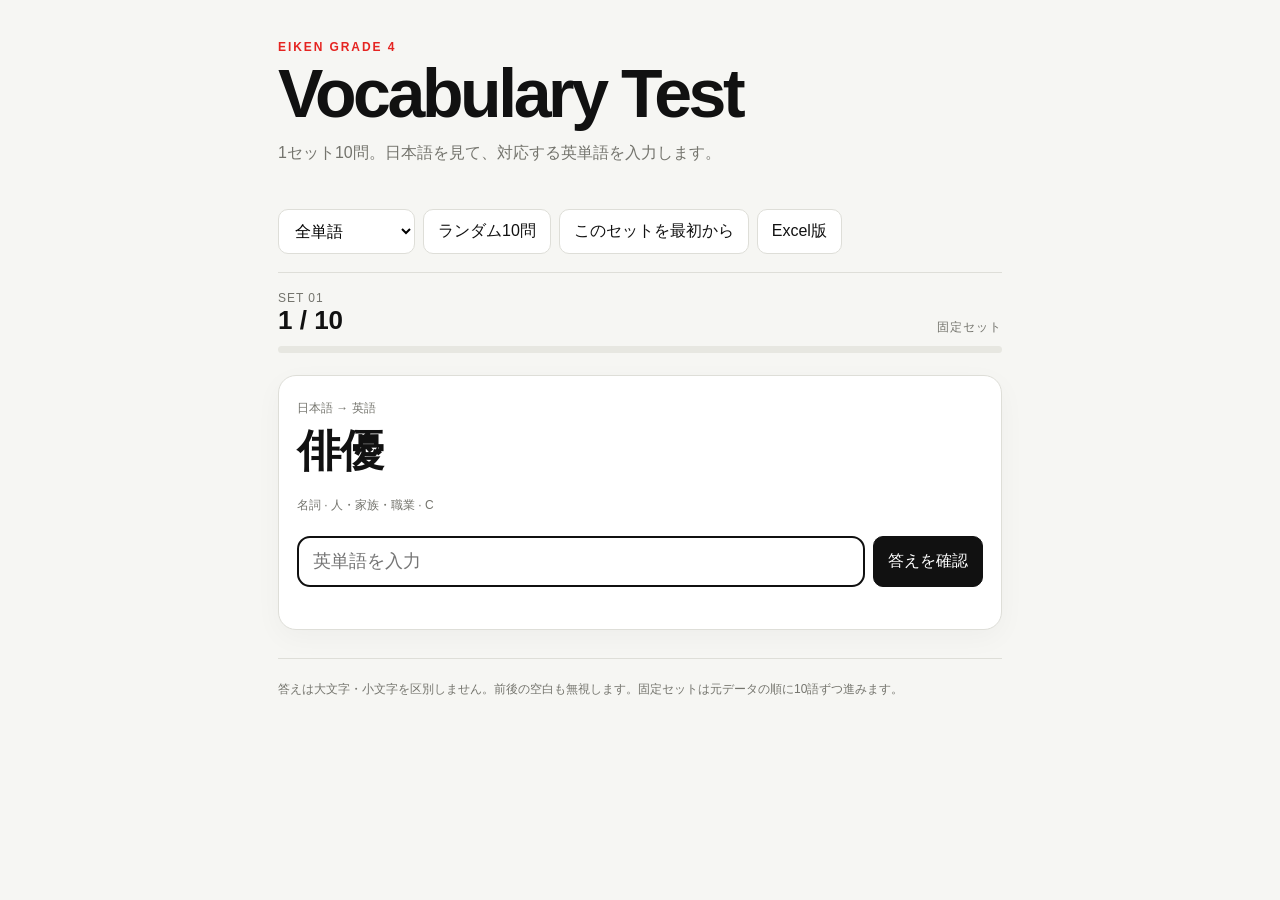
==== commit 260e1921: "Update print statement from 'Hello' to 'Goodbye'" ====
--- a/index.html
+++ b/index.html
@@ -122,4 +122,139 @@
 </div>
 
 <script>
-const WORDS=[{"word":"actor","meaning":"俳優","main_pos":"名詞","pos":"名詞","category":"人・家族・職業","countability":"C","noun_note":"","other_usage":"","priority":"A","reference":"https://dictionary.cambridge.org/dictionary/english/actor"},{"word":"artist","meaning":"芸術家","main_pos":"名詞","pos":"名詞","category":"人・家族・職業","countability":"C","noun_note":"","other_usage":"","priority":"A","reference":"https://dictionary.cambridge.org/dictionary/english/artist"},{"word":"aunt","meaning":"おば","main_pos":"名詞","pos":"名詞","category":"人・家族・職業","countability":"C","noun_note":"","other_usage":"","priority":"A","reference":"https://dictionary.cambridge.org/dictionary/english/aunt"},{"word":"baby","meaning":"赤ちゃん","main_pos":"名詞","pos":"名詞","category":"人・家族・職業","countability":"C","noun_note":"","other_usage":"","priority":"A","reference":"https://dictionary.cambridge.org/dictionary/english/baby"},{"word":"boy","meaning":"男の子","main_pos":"名詞","pos":"名詞","category":"人・家族・職業","countability":"C","noun_note":"","other_usage":"","priority":"A","reference":"https://dictionary.cambridge.org/dictionary/english/boy"},{"word":"brother","meaning":"兄、弟","main_pos":"名詞","pos":"名詞","category":"人・家族・職業","countability":"C","noun_note":"","other_usage":"","priority":"A","reference":"https://dictionary.cambridge.org/dictionary/english/brother"},{"word":"child","meaning":"子供","main_pos":"名詞","pos":"名詞","category":"人・家族・職業","countability":"C","noun_note":"","other_usage":"","priority":"A","reference":"https://dictionary.cambridge.org/dictionary/english/child"},{"word":"children","meaning":"子供たち","main_pos":"名詞","pos":"名詞","category":"人・家族・職業","countability":"PL","noun_note":"child の複数形。複数動詞を使う。","other_usage":"","priority":"A","reference":"https://dictionary.cambridge.org/dictionary/english/children"},{"word":"coach","meaning":"コーチ、指導者","main_pos":"名詞","pos":"名詞","category":"人・家族・職業","countability":"C","noun_note":"","other_usage":"","priority":"A","reference":"https://dictionary.cambridge.org/dictionary/english/coach"},{"word":"cousin","meaning":"いとこ","main_pos":"名詞","pos":"名詞","category":"人・家族・職業","countability":"C","noun_note":"","other_usage":"","priority":"A","reference":"https://dictionary.cambridge.org/dictionary/english/cousin"},{"word":"daughter","meaning":"娘","main_pos":"名詞","pos":"名詞","category":"人・家族・職業","countability":"C","noun_note":"","other_usage":"","priority":"A","reference":"https://dictionary.cambridge.org/dictionary/english/daughter"},{"word":"dentist","meaning":"歯医者","main_pos":"名詞","pos":"名詞","category":"人・家族・職業","countability":"C","noun_note":"","other_usage":"","priority":"A","reference":"https://dictionary.cambridge.org/dictionary/english/dentist"},{"word":"doctor","meaning":"医者","main_pos":"名詞","pos":"名詞","category":"人・家族・職業","countability":"C","noun_note":"","other_usage":"","priority":"A","reference":"https://dictionary.cambridge.org/dictionary/english/doctor"},{"word":"driver","meaning":"運転手","main_pos":"名詞","pos":"名詞","category":"人・家族・職業","countability":"C","noun_note":"","other_usage":"","priority":"A","reference":"https://dictionary.cambridge.org/dictionary/english/driver"},{"word":"engineer","meaning":"エンジニア、技術者","main_pos":"名詞","pos":"名詞","category":"人・家族・職業","countability":"C","noun_note":"","other_usage":"","priority":"A","reference":"https://dictionary.cambridge.org/dictionary/english/engineer"},{"word":"family","meaning":"家族","main_pos":"名詞","pos":"名詞","category":"人・家族・職業","countability":"C","noun_note":"","other_usage":"","priority":"A","reference":"https://dictionary.cambridge.org/dictionary/english/family"},{"word":"farmer","meaning":"農家、農業従事者","main_pos":"名詞","pos":"名詞","category":"人・家族・職業","countability":"C","noun_note":"","other_usage":"","priority":"A","reference":"https://dictionary.cambridge.org/dictionary/english/farmer"},{"word":"father","meaning":"父","main_pos":"名詞","pos":"名詞","category":"人・家族・職業","countability":"C","noun_note":"","other_usage":"","priority":"A","reference":"https://dictionary.cambridge.org/dictionary/english/father"},{"word":"firefighter","meaning":"消防士","main_pos":"名詞","pos":"名詞","category":"人・家族・職業","countability":"C","noun_note":"","other_usage":"","priority":"A","reference":"https://dictionary.cambridge.org/dictionary/english/firefighter"},{"word":"friend","meaning":"友達","main_pos":"名詞","pos":"名詞","category":"人・家族・職業","countability":"C","noun_note":"","other_usage":"","priority":"A","reference":"https://dictionary.cambridge.org/dictionary/english/friend"},{"word":"girl","meaning":"女の子","main_pos":"名詞","pos":"名詞","category":"人・家族・職業","countability":"C","noun_note":"","other_usage":"","priority":"A","reference":"https://dictionary.cambridge.org/dictionary/english/girl"},{"word":"grandfather","meaning":"祖父","main_pos":"名詞","pos":"名詞","category":"人・家族・職業","countability":"C","noun_note":"","other_usage":"","priority":"A","reference":"https://dictionary.cambridge.org/dictionary/english/grandfather"},{"word":"grandmother","meaning":"祖母","main_pos":"名詞","pos":"名詞","category":"人・家族・職業","countability":"C","noun_note":"","other_usage":"","priority":"A","reference":"https://dictionary.cambridge.org/dictionary/english/grandmother"},{"word":"guest","meaning":"客、招待客","main_pos":"名詞","pos":"名詞","category":"人・家族・職業","countability":"C","noun_note":"","other_usage":"","priority":"A","reference":"https://dictionary.cambridge.org/dictionary/english/guest"},{"word":"husband","meaning":"夫","main_pos":"名詞","pos":"名詞","category":"人・家族・職業","countability":"C","noun_note":"","other_usage":"","priority":"A","reference":"https://dictionary.cambridge.org/dictionary/english/husband"},{"word":"job","meaning":"職業、仕事","main_pos":"名詞","pos":"名詞","category":"人・家族・職業","countability":"C","noun_note":"","other_usage":"","priority":"A","reference":"https://dictionary.cambridge.org/dictionary/english/job"},{"word":"man","meaning":"男性","main_pos":"名詞","pos":"名詞","category":"人・家族・職業","countability":"C","noun_note":"","other_usage":"","priority":"A","reference":"https://dictionary.cambridge.org/dictionary/english/man"},{"word":"men","meaning":"男性たち","main_pos":"名詞","pos":"名詞","category":"人・家族・職業","countability":"PL","noun_note":"man の複数形。複数動詞を使う。","other_usage":"","priority":"A","reference":"https://dictionary.cambridge.org/dictionary/english/men"},{"word":"mother","meaning":"母","main_pos":"名詞","pos":"名詞","category":"人・家族・職業","countability":"C","noun_note":"","other_usage":"","priority":"A","reference":"https://dictionary.cambridge.org/dictionary/english/mother"},{"word":"musician","meaning":"音楽家","main_pos":"名詞","pos":"名詞","category":"人・家族・職業","countability":"C","noun_note":"","other_usage":"","priority":"A","reference":"https://dictionary.cambridge.org/dictionary/english/musician"},{"word":"nurse","meaning":"看護師","main_pos":"名詞","pos":"名詞","category":"人・家族・職業","countability":"C","noun_note":"","other_usage":"","priority":"A","reference":"https://dictionary.cambridge.org/dictionary/english/nurse"},{"word":"parent","meaning":"親","main_pos":"名詞","pos":"名詞","category":"人・家族・職業","countability":"C","noun_note":"","other_usage":"","priority":"A","reference":"https://dictionary.cambridge.org/dictionary/english/parent"},{"word":"people","meaning":"人々","main_pos":"名詞","pos":"名詞","category":"人・家族・職業","countability":"PL","noun_note":"person の一般的な複数形。複数動詞を使う。","other_usage":"","priority":"A","reference":"https://dictionary.cambridge.org/dictionary/english/people"},{"word":"person","meaning":"人","main_pos":"名詞","pos":"名詞","category":"人・家族・職業","countability":"C","noun_note":"","other_usage":"","priority":"A","reference":"https://dictionary.cambridge.org/dictionary/english/person"},{"word":"pilot","meaning":"パイロット","main_pos":"名詞","pos":"名詞","category":"人・家族・職業","countability":"C","noun_note":"","other_usage":"","priority":"A","reference":"https://dictionary.cambridge.org/dictionary/english/pilot"},{"word":"player","meaning":"選手、演奏者","main_pos":"名詞","pos":"名詞","category":"人・家族・職業","countability":"C","noun_note":"","other_usage":"","priority":"A","reference":"https://dictionary.cambridge.org/dictionary/english/player"},{"word":"police officer","meaning":"警察官","main_pos":"名詞","pos":"名詞","category":"人・家族・職業","countability":"C","noun_note":"","other_usage":"","priority":"A","reference":"https://dictionary.cambridge.org/dictionary/english/police-officer"},{"word":"president","meaning":"大統領、社長","main_pos":"名詞","pos":"名詞","category":"人・家族・職業","countability":"C","noun_note":"","other_usage":"","priority":"A","reference":"https://dictionary.cambridge.org/dictionary/english/president"},{"word":"scientist","meaning":"科学者","main_pos":"名詞","pos":"名詞","category":"人・家族・職業","countability":"C","noun_note":"","other_usage":"","priority":"A","reference":"https://dictionary.cambridge.org/dictionary/english/scientist"},{"word":"singer","meaning":"歌手","main_pos":"名詞","pos":"名詞","category":"人・家族・職業","countability":"C","noun_note":"","other_usage":"","priority":"A","reference":"https://dictionary.cambridge.org/dictionary/english/singer"},{"word":"sister","meaning":"姉、妹","main_pos":"名詞","pos":"名詞","category":"人・家族・職業","countability":"C","noun_note":"","other_usage":"","priority":"A","reference":"https://dictionary.cambridge.org/dictionary/english/sister"},{"word":"son","meaning":"息子","main_pos":"名詞","pos":"名詞","category":"人・家族・職業","countability":"C","noun_note":"","other_usage":"","priority":"A","reference":"https://dictionary.cambridge.org/dictionary/english/son"},{"word":"student","meaning":"学生、生徒","main_pos":"名詞","pos":"名詞","category":"人・家族・職業","countability":"C","noun_note":"","other_usage":"","priority":"A","reference":"https://dictionary.cambridge.org/dictionary/english/student"},{"word":"teacher","meaning":"先生、教師","main_pos":"名詞","pos":"名詞","category":"人・家族・職業","countability":"C","noun_note":"","other_usage":"","priority":"A","reference":"https://dictionary.cambridge.org/dictionary/english/teacher"},{"word":"uncle","meaning":"おじ","main_pos":"名詞","pos":"名詞","category":"人・家族・職業","countability":"C","noun_note":"","other_usage":"","priority":"A","reference":"https://dictionary.cambridge.org/dictionary/english/uncle"},{"word":"volunteer","meaning":"ボランティア","main_pos":"名詞","pos":"名詞","category":"人・家族・職業","countability":"C","noun_note":"","other_usage":"","priority":"A","reference":"https://dictionary.cambridge.org/dictionary/english/volunteer"},{"word":"wife","meaning":"妻","main_pos":"名詞","pos":"名詞","category":"人・家族・職業","countability":"C","noun_note":"","other_usage":"","priority":"A","reference":"https://dictionary.cambridge.org/dictionary/english/wife"},{"word":"woman","meaning":"女性","main_pos":"名詞","pos":"名詞","category":"人・家族・職業","countability":"C","noun_note":"","other_usage":"","priority":"A","reference":"https://dictionary.cambridge.org/dictionary/english/woman"},{"word":"women","meaning":"女性たち","main_pos":"名詞","pos":"名詞","category":"人・家族・職業","countability":"PL","noun_note":"woman の複数形。複数動詞を使う。","other_usage":"","priority":"A","reference":"https://dictionary.cambridge.org/dictionary/english/women"},{"word":"writer","meaning":"作家","main_pos":"名詞","pos":"名詞","category":"人・家族・職業","countability":"C","noun_note":"","other_usage":"","priority":"A","reference":"https://dictionary.cambridge.org/dictionary/english/writer"},{"word":"barber","meaning":"理髪師","main_pos":"名詞","pos":"名詞","category":"人・家族・職業","countability":"C","noun_note":"","other_usage":"","priority":"B","reference":"https://dictionary.cambridge.org/dictionary/english/barber"},{"word":"designer","meaning":"デザイナー","main_pos":"名詞","pos":"名詞","category":"人・家族・職業","countability":"C","noun_note":"","other_usage":"","priority":"B","reference":"https://dictionary.cambridge.org/dictionary/english/designer"},{"word":"grandparent","meaning":"祖父母の一人","main_pos":"名詞","pos":"名詞","category":"人・家族・職業","countability":"C","noun_note":"","other_usage":"","priority":"B","reference":"https://dictionary.cambridge.org/dictionary/english/grandparent"},{"word":"hairdresser","meaning":"美容師","main_pos":"名詞","pos":"名詞","category":"人・家族・職業","countability":"C","noun_note":"","other_usage":"","priority":"B","reference":"https://dictionary.cambridge.org/dictionary/english/hairdresser"},{"word":"nephew","meaning":"おい","main_pos":"名詞","pos":"名詞","category":"人・家族・職業","countability":"C","noun_note":"","other_usage":"","priority":"B","reference":"https://dictionary.cambridge.org/dictionary/english/nephew"},{"word":"niece","meaning":"めい","main_pos":"名詞","pos":"名詞","category":"人・家族・職業","countability":"C","noun_note":"","other_usage":"","priority":"B","reference":"https://dictionary.cambridge.org/dictionary/english/niece"},{"word":"sailor","meaning":"船員","main_pos":"名詞","pos":"名詞","category":"人・家族・職業","countability":"C","noun_note":"","other_usage":"","priority":"B","reference":"https://dictionary.cambridge.org/dictionary/english/sailor"},{"word":"twin","meaning":"双子の一人","main_pos":"名詞","pos":"名詞","category":"人・家族・職業","countability":"C","noun_note":"","other_usage":"","priority":"B","reference":"https://dictionary.cambridge.org/dictionary/english/twin"},{"word":"visitor","meaning":"訪問者、来客","main_pos":"名詞","pos":"名詞","category":"人・家族・職業","countability":"C","noun_note":"","other_usage":"","priority":"B","reference":"https://dictionary.cambridge.org/dictionary/english/visitor"},{"word":"waiter","meaning":"ウェイター","main_pos":"名詞","pos":"名詞","category":"人・家族・職業","countability":"C","noun_note":"","other_usage":"","priority":"B","reference":"https://dictionary.cambridge.org/dictionary/english/waiter"},{"word":"address","meaning":"住所","main_pos":"名詞","pos":"名詞","category":"学校・情報","countability":"C","noun_note":"","other_usage":"","priority":"A","reference":"https://dictionary.cambridge.org/dictionary/english/address"},{"word":"art","meaning":"美術、芸術","main_pos":"名詞","pos":"名詞","category":"学校・情報","countability":"U","noun_note":"芸術一般は不可算。作品は a work of art。","other_usage":"","priority":"A","reference":"https://dictionary.cambridge.org/dictionary/english/art"},{"word":"blackboard","meaning":"黒板","main_pos":"名詞","pos":"名詞","category":"学校・情報","countability":"C","noun_note":"","other_usage":"","priority":"A","reference":"https://dictionary.cambridge.org/dictionary/english/blackboard"},{"word":"class","meaning":"クラス、授業","main_pos":"名詞","pos":"名詞","category":"学校・情報","countability":"C","noun_note":"","other_usage":"","priority":"A","reference":"https://dictionary.cambridge.org/dictionary/english/class"},{"word":"classmate","meaning":"同級生、クラスメート","main_pos":"名詞","pos":"名詞","category":"学校・情報","countability":"C","noun_note":"","other_usage":"","priority":"A","reference":"https://dictionary.cambridge.org/dictionary/english/classmate"},{"word":"classroom","meaning":"教室","main_pos":"名詞","pos":"名詞","category":"学校・情報","countabili+const WORDS=[{"word":"actor","meaning":"俳優","main_pos":"名詞","pos":"名詞","category":"人・家族・職業","countability":"C","noun_note":"","other_usage":"","priority":"A","reference":"https://dictionary.cambridge.org/dictionary/english/actor"},{"word":"artist","meaning":"芸術家","main_pos":"名詞","pos":"名詞","category":"人・家族・職業","countability":"C","noun_note":"","other_usage":"","priority":"A","reference":"https://dictionary.cambridge.org/dictionary/english/artist"},{"word":"aunt","meaning":"おば","main_pos":"名詞","pos":"名詞","category":"人・家族・職業","countability":"C","noun_note":"","other_usage":"","priority":"A","reference":"https://dictionary.cambridge.org/dictionary/english/aunt"},{"word":"baby","meaning":"赤ちゃん","main_pos":"名詞","pos":"名詞","category":"人・家族・職業","countability":"C","noun_note":"","other_usage":"","priority":"A","reference":"https://dictionary.cambridge.org/dictionary/english/baby"},{"word":"boy","meaning":"男の子","main_pos":"名詞","pos":"名詞","category":"人・家族・職業","countability":"C","noun_note":"","other_usage":"","priority":"A","reference":"https://dictionary.cambridge.org/dictionary/english/boy"},{"word":"brother","meaning":"兄、弟","main_pos":"名詞","pos":"名詞","category":"人・家族・職業","countability":"C","noun_note":"","other_usage":"","priority":"A","reference":"https://dictionary.cambridge.org/dictionary/english/brother"},{"word":"child","meaning":"子供","main_pos":"名詞","pos":"名詞","category":"人・家族・職業","countability":"C","noun_note":"","other_usage":"","priority":"A","reference":"https://dictionary.cambridge.org/dictionary/english/child"},{"word":"children","meaning":"子供たち","main_pos":"名詞","pos":"名詞","category":"人・家族・職業","countability":"PL","noun_note":"child の複数形。複数動詞を使う。","other_usage":"","priority":"A","reference":"https://dictionary.cambridge.org/dictionary/english/children"},{"word":"coach","meaning":"コーチ、指導者","main_pos":"名詞","pos":"名詞","category":"人・家族・職業","countability":"C","noun_note":"","other_usage":"","priority":"A","reference":"https://dictionary.cambridge.org/dictionary/english/coach"},{"word":"cousin","meaning":"いとこ","main_pos":"名詞","pos":"名詞","category":"人・家族・職業","countability":"C","noun_note":"","other_usage":"","priority":"A","reference":"https://dictionary.cambridge.org/dictionary/english/cousin"},{"word":"daughter","meaning":"娘","main_pos":"名詞","pos":"名詞","category":"人・家族・職業","countability":"C","noun_note":"","other_usage":"","priority":"A","reference":"https://dictionary.cambridge.org/dictionary/english/daughter"},{"word":"dentist","meaning":"歯医者","main_pos":"名詞","pos":"名詞","category":"人・家族・職業","countability":"C","noun_note":"","other_usage":"","priority":"A","reference":"https://dictionary.cambridge.org/dictionary/english/dentist"},{"word":"doctor","meaning":"医者","main_pos":"名詞","pos":"名詞","category":"人・家族・職業","countability":"C","noun_note":"","other_usage":"","priority":"A","reference":"https://dictionary.cambridge.org/dictionary/english/doctor"},{"word":"driver","meaning":"運転手","main_pos":"名詞","pos":"名詞","category":"人・家族・職業","countability":"C","noun_note":"","other_usage":"","priority":"A","reference":"https://dictionary.cambridge.org/dictionary/english/driver"},{"word":"engineer","meaning":"エンジニア、技術者","main_pos":"名詞","pos":"名詞","category":"人・家族・職業","countability":"C","noun_note":"","other_usage":"","priority":"A","reference":"https://dictionary.cambridge.org/dictionary/english/engineer"},{"word":"family","meaning":"家族","main_pos":"名詞","pos":"名詞","category":"人・家族・職業","countability":"C","noun_note":"","other_usage":"","priority":"A","reference":"https://dictionary.cambridge.org/dictionary/english/family"},{"word":"farmer","meaning":"農家、農業従事者","main_pos":"名詞","pos":"名詞","category":"人・家族・職業","countability":"C","noun_note":"","other_usage":"","priority":"A","reference":"https://dictionary.cambridge.org/dictionary/english/farmer"},{"word":"father","meaning":"父","main_pos":"名詞","pos":"名詞","category":"人・家族・職業","countability":"C","noun_note":"","other_usage":"","priority":"A","reference":"https://dictionary.cambridge.org/dictionary/english/father"},{"word":"firefighter","meaning":"消防士","main_pos":"名詞","pos":"名詞","category":"人・家族・職業","countability":"C","noun_note":"","other_usage":"","priority":"A","reference":"https://dictionary.cambridge.org/dictionary/english/firefighter"},{"word":"friend","meaning":"友達","main_pos":"名詞","pos":"名詞","category":"人・家族・職業","countability":"C","noun_note":"","other_usage":"","priority":"A","reference":"https://dictionary.cambridge.org/dictionary/english/friend"},{"word":"girl","meaning":"女の子","main_pos":"名詞","pos":"名詞","category":"人・家族・職業","countability":"C","noun_note":"","other_usage":"","priority":"A","reference":"https://dictionary.cambridge.org/dictionary/english/girl"},{"word":"grandfather","meaning":"祖父","main_pos":"名詞","pos":"名詞","category":"人・家族・職業","countability":"C","noun_note":"","other_usage":"","priority":"A","reference":"https://dictionary.cambridge.org/dictionary/english/grandfather"},{"word":"grandmother","meaning":"祖母","main_pos":"名詞","pos":"名詞","category":"人・家族・職業","countability":"C","noun_note":"","other_usage":"","priority":"A","reference":"https://dictionary.cambridge.org/dictionary/english/grandmother"},{"word":"guest","meaning":"客、招待客","main_pos":"名詞","pos":"名詞","category":"人・家族・職業","countability":"C","noun_note":"","other_usage":"","priority":"A","reference":"https://dictionary.cambridge.org/dictionary/english/guest"},{"word":"husband","meaning":"夫","main_pos":"名詞","pos":"名詞","category":"人・家族・職業","countability":"C","noun_note":"","other_usage":"","priority":"A","reference":"https://dictionary.cambridge.org/dictionary/english/husband"},{"word":"job","meaning":"職業、仕事","main_pos":"名詞","pos":"名詞","category":"人・家族・職業","countability":"C","noun_note":"","other_usage":"","priority":"A","reference":"https://dictionary.cambridge.org/dictionary/english/job"},{"word":"man","meaning":"男性","main_pos":"名詞","pos":"名詞","category":"人・家族・職業","countability":"C","noun_note":"","other_usage":"","priority":"A","reference":"https://dictionary.cambridge.org/dictionary/english/man"},{"word":"men","meaning":"男性たち","main_pos":"名詞","pos":"名詞","category":"人・家族・職業","countability":"PL","noun_note":"man の複数形。複数動詞を使う。","other_usage":"","priority":"A","reference":"https://dictionary.cambridge.org/dictionary/english/men"},{"word":"mother","meaning":"母","main_pos":"名詞","pos":"名詞","category":"人・家族・職業","countability":"C","noun_note":"","other_usage":"","priority":"A","reference":"https://dictionary.cambridge.org/dictionary/english/mother"},{"word":"musician","meaning":"音楽家","main_pos":"名詞","pos":"名詞","category":"人・家族・職業","countability":"C","noun_note":"","other_usage":"","priority":"A","reference":"https://dictionary.cambridge.org/dictionary/english/musician"},{"word":"nurse","meaning":"看護師","main_pos":"名詞","pos":"名詞","category":"人・家族・職業","countability":"C","noun_note":"","other_usage":"","priority":"A","reference":"https://dictionary.cambridge.org/dictionary/english/nurse"},{"word":"parent","meaning":"親","main_pos":"名詞","pos":"名詞","category":"人・家族・職業","countability":"C","noun_note":"","other_usage":"","priority":"A","reference":"https://dictionary.cambridge.org/dictionary/english/parent"},{"word":"people","meaning":"人々","main_pos":"名詞","pos":"名詞","category":"人・家族・職業","countability":"PL","noun_note":"person の一般的な複数形。複数動詞を使う。","other_usage":"","priority":"A","reference":"https://dictionary.cambridge.org/dictionary/english/people"},{"word":"person","meaning":"人","main_pos":"名詞","pos":"名詞","category":"人・家族・職業","countability":"C","noun_note":"","other_usage":"","priority":"A","reference":"https://dictionary.cambridge.org/dictionary/english/person"},{"word":"pilot","meaning":"パイロット","main_pos":"名詞","pos":"名詞","category":"人・家族・職業","countability":"C","noun_note":"","other_usage":"","priority":"A","reference":"https://dictionary.cambridge.org/dictionary/english/pilot"},{"word":"player","meaning":"選手、演奏者","main_pos":"名詞","pos":"名詞","category":"人・家族・職業","countability":"C","noun_note":"","other_usage":"","priority":"A","reference":"https://dictionary.cambridge.org/dictionary/english/player"},{"word":"police officer","meaning":"警察官","main_pos":"名詞","pos":"名詞","category":"人・家族・職業","countability":"C","noun_note":"","other_usage":"","priority":"A","reference":"https://dictionary.cambridge.org/dictionary/english/police-officer"},{"word":"president","meaning":"大統領、社長","main_pos":"名詞","pos":"名詞","category":"人・家族・職業","countability":"C","noun_note":"","other_usage":"","priority":"A","reference":"https://dictionary.cambridge.org/dictionary/english/president"},{"word":"scientist","meaning":"科学者","main_pos":"名詞","pos":"名詞","category":"人・家族・職業","countability":"C","noun_note":"","other_usage":"","priority":"A","reference":"https://dictionary.cambridge.org/dictionary/english/scientist"},{"word":"singer","meaning":"歌手","main_pos":"名詞","pos":"名詞","category":"人・家族・職業","countability":"C","noun_note":"","other_usage":"","priority":"A","reference":"https://dictionary.cambridge.org/dictionary/english/singer"},{"word":"sister","meaning":"姉、妹","main_pos":"名詞","pos":"名詞","category":"人・家族・職業","countability":"C","noun_note":"","other_usage":"","priority":"A","reference":"https://dictionary.cambridge.org/dictionary/english/sister"},{"word":"son","meaning":"息子","main_pos":"名詞","pos":"名詞","category":"人・家族・職業","countability":"C","noun_note":"","other_usage":"","priority":"A","reference":"https://dictionary.cambridge.org/dictionary/english/son"},{"word":"student","meaning":"学生、生徒","main_pos":"名詞","pos":"名詞","category":"人・家族・職業","countability":"C","noun_note":"","other_usage":"","priority":"A","reference":"https://dictionary.cambridge.org/dictionary/english/student"},{"word":"teacher","meaning":"先生、教師","main_pos":"名詞","pos":"名詞","category":"人・家族・職業","countability":"C","noun_note":"","other_usage":"","priority":"A","reference":"https://dictionary.cambridge.org/dictionary/english/teacher"},{"word":"uncle","meaning":"おじ","main_pos":"名詞","pos":"名詞","category":"人・家族・職業","countability":"C","noun_note":"","other_usage":"","priority":"A","reference":"https://dictionary.cambridge.org/dictionary/english/uncle"},{"word":"volunteer","meaning":"ボランティア","main_pos":"名詞","pos":"名詞","category":"人・家族・職業","countability":"C","noun_note":"","other_usage":"","priority":"A","reference":"https://dictionary.cambridge.org/dictionary/english/volunteer"},{"word":"wife","meaning":"妻","main_pos":"名詞","pos":"名詞","category":"人・家族・職業","countability":"C","noun_note":"","other_usage":"","priority":"A","reference":"https://dictionary.cambridge.org/dictionary/english/wife"},{"word":"woman","meaning":"女性","main_pos":"名詞","pos":"名詞","category":"人・家族・職業","countability":"C","noun_note":"","other_usage":"","priority":"A","reference":"https://dictionary.cambridge.org/dictionary/english/woman"},{"word":"women","meaning":"女性たち","main_pos":"名詞","pos":"名詞","category":"人・家族・職業","countability":"PL","noun_note":"woman の複数形。複数動詞を使う。","other_usage":"","priority":"A","reference":"https://dictionary.cambridge.org/dictionary/english/women"},{"word":"writer","meaning":"作家","main_pos":"名詞","pos":"名詞","category":"人・家族・職業","countability":"C","noun_note":"","other_usage":"","priority":"A","reference":"https://dictionary.cambridge.org/dictionary/english/writer"},{"word":"barber","meaning":"理髪師","main_pos":"名詞","pos":"名詞","category":"人・家族・職業","countability":"C","noun_note":"","other_usage":"","priority":"B","reference":"https://dictionary.cambridge.org/dictionary/english/barber"},{"word":"designer","meaning":"デザイナー","main_pos":"名詞","pos":"名詞","category":"人・家族・職業","countability":"C","noun_note":"","other_usage":"","priority":"B","reference":"https://dictionary.cambridge.org/dictionary/english/designer"},{"word":"grandparent","meaning":"祖父母の一人","main_pos":"名詞","pos":"名詞","category":"人・家族・職業","countability":"C","noun_note":"","other_usage":"","priority":"B","reference":"https://dictionary.cambridge.org/dictionary/english/grandparent"},{"word":"hairdresser","meaning":"美容師","main_pos":"名詞","pos":"名詞","category":"人・家族・職業","countability":"C","noun_note":"","other_usage":"","priority":"B","reference":"https://dictionary.cambridge.org/dictionary/english/hairdresser"},{"word":"nephew","meaning":"おい","main_pos":"名詞","pos":"名詞","category":"人・家族・職業","countability":"C","noun_note":"","other_usage":"","priority":"B","reference":"https://dictionary.cambridge.org/dictionary/english/nephew"},{"word":"niece","meaning":"めい","main_pos":"名詞","pos":"名詞","category":"人・家族・職業","countability":"C","noun_note":"","other_usage":"","priority":"B","reference":"https://dictionary.cambridge.org/dictionary/english/niece"},{"word":"sailor","meaning":"船員","main_pos":"名詞","pos":"名詞","category":"人・家族・職業","countability":"C","noun_note":"","other_usage":"","priority":"B","reference":"https://dictionary.cambridge.org/dictionary/english/sailor"},{"word":"twin","meaning":"双子の一人","main_pos":"名詞","pos":"名詞","category":"人・家族・職業","countability":"C","noun_note":"","other_usage":"","priority":"B","reference":"https://dictionary.cambridge.org/dictionary/english/twin"},{"word":"visitor","meaning":"訪問者、来客","main_pos":"名詞","pos":"名詞","category":"人・家族・職業","countability":"C","noun_note":"","other_usage":"","priority":"B","reference":"https://dictionary.cambridge.org/dictionary/english/visitor"},{"word":"waiter","meaning":"ウェイター","main_pos":"名詞","pos":"名詞","category":"人・家族・職業","countability":"C","noun_note":"","other_usage":"","priority":"B","reference":"https://dictionary.cambridge.org/dictionary/english/waiter"},{"word":"address","meaning":"住所","main_pos":"名詞","pos":"名詞","category":"学校・情報","countability":"C","noun_note":"","other_usage":"","priority":"A","reference":"https://dictionary.cambridge.org/dictionary/english/address"},{"word":"art","meaning":"美術、芸術","main_pos":"名詞","pos":"名詞","category":"学校・情報","countability":"U","noun_note":"芸術一般は不可算。作品は a work of art。","other_usage":"","priority":"A","reference":"https://dictionary.cambridge.org/dictionary/english/art"},{"word":"blackboard","meaning":"黒板","main_pos":"名詞","pos":"名詞","category":"学校・情報","countability":"C","noun_note":"","other_usage":"","priority":"A","reference":"https://dictionary.cambridge.org/dictionary/english/blackboard"},{"word":"class","meaning":"クラス、授業","main_pos":"名詞","pos":"名詞","category":"学校・情報","countability":"C","noun_note":"","other_usage":"","priority":"A","reference":"https://dictionary.cambridge.org/dictionary/english/class"},{"word":"classmate","meaning":"同級生、クラスメート","main_pos":"名詞","pos":"名詞","category":"学校・情報","countability":"C","noun_note":"","other_usage":"","priority":"A","reference":"https://dictionary.cambridge.org/dictionary/english/classmate"},{"word":"classroom","meaning":"教室","main_pos":"名詞","pos":"名詞","category":"学校・情報","countability":"C","noun_note":"","other_usage":"","priority":"A","reference":"https://dictionary.cambridge.org/dictionary/english/classroom"},{"word":"club","meaning":"クラブ、部活動","main_pos":"名詞","pos":"名詞","category":"学校・情報","countability":"C","noun_note":"","other_usage":"","priority":"A","reference":"https://dictionary.cambridge.org/dictionary/english/club"},{"word":"dictionary","meaning":"辞書","main_pos":"名詞","pos":"名詞","category":"学校・情報","countability":"C","noun_note":"","other_usage":"","priority":"A","reference":"https://dictionary.cambridge.org/dictionary/english/dictionary"},{"word":"e-mail","meaning":"電子メール","main_pos":"名詞","pos":"名詞","category":"学校・情報","countability":"C/U","noun_note":"通信手段としてU、1通ならC（an e-mail）。","other_usage":"","priority":"A","reference":"https://dictionary.cambridge.org/dictionary/english/e-mail"},{"word":"English","meaning":"英語","main_pos":"名詞","pos":"名詞","category":"学校・情報","countability":"PN","noun_note":"言語・教科名。通常冠詞なし・数えない。","other_usage":"","priority":"A","reference":"https://dictionary.cambridge.org/dictionary/english/english"},{"word":"eraser","meaning":"消しゴム","main_pos":"名詞","pos":"名詞","category":"学校・情報","countability":"C","noun_note":"","other_usage":"","priority":"A","reference":"https://dictionary.cambridge.org/dictionary/english/eraser"},{"word":"exam","meaning":"テスト、試験","main_pos":"名詞","pos":"名詞","category":"学校・情報","countability":"C","noun_note":"","other_usage":"","priority":"A","reference":"https://dictionary.cambridge.org/dictionary/english/exam"},{"word":"example","meaning":"例","main_pos":"名詞","pos":"名詞","category":"学校・情報","countability":"C","noun_note":"","other_usage":"","priority":"A","reference":"https://dictionary.cambridge.org/dictionary/english/example"},{"word":"grade","meaning":"学年、成績","main_pos":"名詞","pos":"名詞","category":"学校・情報","countability":"C","noun_note":"","other_usage":"","priority":"A","reference":"https://dictionary.cambridge.org/dictionary/english/grade"},{"word":"group","meaning":"集団、グループ","main_pos":"名詞","pos":"名詞","category":"学校・情報","countability":"C","noun_note":"","other_usage":"","priority":"A","reference":"https://dictionary.cambridge.org/dictionary/english/group"},{"word":"gym","meaning":"体育館","main_pos":"名詞","pos":"名詞","category":"学校・情報","countability":"C","noun_note":"","other_usage":"","priority":"A","reference":"https://dictionary.cambridge.org/dictionary/english/gym"},{"word":"history","meaning":"歴史","main_pos":"名詞","pos":"名詞","category":"学校・情報","countability":"C/U","noun_note":"歴史一般・教科はU、記録・経歴ならC。","other_usage":"","priority":"A","reference":"https://dictionary.cambridge.org/dictionary/english/history"},{"word":"homework","meaning":"宿題","main_pos":"名詞","pos":"名詞","category":"学校・情報","countability":"U","noun_note":"不可算。a homework は不可。a piece of homework。","other_usage":"","priority":"A","reference":"https://dictionary.cambridge.org/dictionary/english/homework"},{"word":"idea","meaning":"考え、アイデア","main_pos":"名詞","pos":"名詞","category":"学校・情報","countability":"C","noun_note":"","other_usage":"","priority":"A","reference":"https://dictionary.cambridge.org/dictionary/english/idea"},{"word":"information","meaning":"情報","main_pos":"名詞","pos":"名詞","category":"学校・情報","countability":"U","noun_note":"不可算。an information は不可。a piece of information。","other_usage":"","priority":"A","reference":"https://dictionary.cambridge.org/dictionary/english/information"},{"word":"Internet","meaning":"インターネット","main_pos":"名詞","pos":"名詞","category":"学校・情報","countability":"PN","noun_note":"通常 the Internet / the internet。数えない固有名詞的用法。","other_usage":"","priority":"A","reference":"https://dictionary.cambridge.org/dictionary/english/internet"},{"word":"lesson","meaning":"レッスン、授業","main_pos":"名詞","pos":"名詞","category":"学校・情報","countability":"C","noun_note":"","other_usage":"","priority":"A","reference":"https://dictionary.cambridge.org/dictionary/english/lesson"},{"word":"library","meaning":"図書館","main_pos":"名詞","pos":"名詞","category":"学校・情報","countability":"C","noun_note":"","other_usage":"","priority":"A","reference":"https://dictionary.cambridge.org/dictionary/english/library"},{"word":"magazine","meaning":"雑誌","main_pos":"名詞","pos":"名詞","category":"学校・情報","countability":"C","noun_note":"","other_usage":"","priority":"A","reference":"https://dictionary.cambridge.org/dictionary/english/magazine"},{"word":"math","meaning":"数学、算数","main_pos":"名詞","pos":"名詞","category":"学校・情報","countability":"U","noun_note":"","other_usage":"","priority":"A","reference":"https://dictionary.cambridge.org/dictionary/english/math"},{"word":"mathematics","meaning":"数学、算数","main_pos":"名詞","pos":"名詞","category":"学校・情報","countability":"U","noun_note":"語尾が -s でも不可算・単数扱い。","other_usage":"","priority":"A","reference":"https://dictionary.cambridge.org/dictionary/english/mathematics"},{"word":"member","meaning":"一員、会員","main_pos":"名詞","pos":"名詞","category":"学校・情報","countability":"C","noun_note":"","other_usage":"","priority":"A","reference":"https://dictionary.cambridge.org/dictionary/english/member"},{"word":"message","meaning":"伝言、メッセージ","main_pos":"名詞","pos":"名詞","category":"学校・情報","countability":"C","noun_note":"","other_usage":"","priority":"A","reference":"https://dictionary.cambridge.org/dictionary/english/message"},{"word":"music","meaning":"音楽","main_pos":"名詞","pos":"名詞","category":"学校・情報","countability":"U","noun_note":"不可算。a piece of music。","other_usage":"","priority":"A","reference":"https://dictionary.cambridge.org/dictionary/english/music"},{"word":"news","meaning":"ニュース、知らせ","main_pos":"名詞","pos":"名詞","category":"学校・情報","countability":"U","noun_note":"不可算・単数扱い。The news is ...","other_usage":"","priority":"A","reference":"https://dictionary.cambridge.org/dictionary/english/news"},{"word":"newspaper","meaning":"新聞","main_pos":"名詞","pos":"名詞","category":"学校・情報","countability":"C","noun_note":"","other_usage":"","priority":"A","reference":"https://dictionary.cambridge.org/dictionary/english/newspaper"},{"word":"notebook","meaning":"ノート","main_pos":"名詞","pos":"名詞","category":"学校・情報","countability":"C","noun_note":"","other_usage":"","priority":"A","reference":"https://dictionary.cambridge.org/dictionary/english/notebook"},{"word":"page","meaning":"ページ","main_pos":"名詞","pos":"名詞","category":"学校・情報","countability":"C","noun_note":"","other_usage":"","priority":"A","reference":"https://dictionary.cambridge.org/dictionary/english/page"},{"word":"paper","meaning":"紙、用紙","main_pos":"名詞","pos":"名詞","category":"学校・情報","countability":"C/U","noun_note":"素材としてU、新聞・論文・用紙1枚などはC。","other_usage":"","priority":"A","reference":"https://dictionary.cambridge.org/dictionary/english/paper"},{"word":"pen","meaning":"ペン","main_pos":"名詞","pos":"名詞","category":"学校・情報","countability":"C","noun_note":"","other_usage":"","priority":"A","reference":"https://dictionary.cambridge.org/dictionary/english/pen"},{"word":"pencil","meaning":"鉛筆","main_pos":"名詞","pos":"名詞","category":"学校・情報","countability":"C","noun_note":"","other_usage":"","priority":"A","reference":"https://dictionary.cambridge.org/dictionary/english/pencil"},{"word":"plan","meaning":"計画、予定","main_pos":"名詞","pos":"名詞","category":"学校・情報","countability":"C","noun_note":"","other_usage":"","priority":"A","reference":"https://dictionary.cambridge.org/dictionary/english/plan"},{"word":"pool","meaning":"プール","main_pos":"名詞","pos":"名詞","category":"学校・情報","countability":"C","noun_note":"","other_usage":"","priority":"A","reference":"https://dictionary.cambridge.org/dictionary/english/pool"},{"word":"problem","meaning":"問題、困難","main_pos":"名詞","pos":"名詞","category":"学校・情報","countability":"C","noun_note":"","other_usage":"","priority":"A","reference":"https://dictionary.cambridge.org/dictionary/english/problem"},{"word":"question","meaning":"質問、問題","main_pos":"名詞","pos":"名詞","category":"学校・情報","countability":"C","noun_note":"","other_usage":"","priority":"A","reference":"https://dictionary.cambridge.org/dictionary/english/question"},{"word":"report","meaning":"報告、レポート","main_pos":"名詞","pos":"名詞","category":"学校・情報","countability":"C","noun_note":"","other_usage":"","priority":"A","reference":"https://dictionary.cambridge.org/dictionary/english/report"},{"word":"school","meaning":"学校","main_pos":"名詞","pos":"名詞","category":"学校・情報","countability":"C/U","noun_note":"学校はC。go to school では施設目的を表し冠詞なし。","other_usage":"","priority":"A","reference":"https://dictionary.cambridge.org/dictionary/english/school"},{"word":"science","meaning":"理科、科学","main_pos":"名詞","pos":"名詞","category":"学校・情報","countability":"C/U","noun_note":"学問・教科はU、個別の科学分野ならC。","other_usage":"","priority":"A","reference":"https://dictionary.cambridge.org/dictionary/english/science"},{"word":"social studies","meaning":"社会科","main_pos":"名詞","pos":"名詞","category":"学校・情報","countability":"U","noun_note":"教科名として不可算・単数扱い。","other_usage":"","priority":"A","reference":"https://dictionary.cambridge.org/dictionary/english/social-studies"},{"word":"story","meaning":"物語、話","main_pos":"名詞","pos":"名詞","category":"学校・情報","countability":"C","noun_note":"","other_usage":"","priority":"A","reference":"https://dictionary.cambridge.org/dictionary/english/story"},{"word":"subject","meaning":"教科、科目","main_pos":"名詞","pos":"名詞","category":"学校・情報","countability":"C","noun_note":"","other_usage":"","priority":"A","reference":"https://dictionary.cambridge.org/dictionary/english/subject"},{"word":"test","meaning":"テスト、試験","main_pos":"名詞","pos":"名詞","category":"学校・情報","countability":"C","noun_note":"","other_usage":"","priority":"A","reference":"https://dictionary.cambridge.org/dictionary/english/test"},{"word":"textbook","meaning":"教科書","main_pos":"名詞","pos":"名詞","category":"学校・情報","countability":"C","noun_note":"","other_usage":"","priority":"A","reference":"https://dictionary.cambridge.org/dictionary/english/textbook"},{"word":"university","meaning":"大学","main_pos":"名詞","pos":"名詞","category":"学校・情報","countability":"C","noun_note":"C。BrEの at university では冠詞なし。","other_usage":"","priority":"A","reference":"https://dictionary.cambridge.org/dictionary/english/university"},{"word":"word","meaning":"単語、言葉","main_pos":"名詞","pos":"名詞","category":"学校・情報","countability":"C","noun_note":"","other_usage":"","priority":"A","reference":"https://dictionary.cambridge.org/dictionary/english/word"},{"word":"college","meaning":"大学、単科大学","main_pos":"名詞","pos":"名詞","category":"学校・情報","countability":"C","noun_note":"C。at college など施設目的では冠詞なしの場合がある。","other_usage":"","priority":"B","reference":"https://dictionary.cambridge.org/dictionary/english/college"},{"word":"course","meaning":"課程、講座","main_pos":"名詞","pos":"名詞","category":"学校・情報","countability":"C","noun_note":"","other_usage":"","priority":"B","reference":"https://dictionary.cambridge.org/dictionary/english/course"},{"word":"line","meaning":"線、列","main_pos":"名詞","pos":"名詞","category":"学校・情報","countability":"C","noun_note":"","other_usage":"","priority":"B","reference":"https://dictionary.cambridge.org/dictionary/english/line"},{"word":"mail","meaning":"郵便、郵便物","main_pos":"名詞","pos":"名詞","category":"学校・情報","countability":"U","noun_note":"郵便物全体は不可算。a letter / a piece of mail。","other_usage":"","priority":"B","reference":"https://dictionary.cambridge.org/dictionary/english/mail"},{"word":"speech","meaning":"スピーチ、演説","main_pos":"名詞","pos":"名詞","category":"学校・情報","countability":"C","noun_note":"","other_usage":"","priority":"B","reference":"https://dictionary.cambridge.org/dictionary/english/speech"},{"word":"website","meaning":"ウェブサイト","main_pos":"名詞","pos":"名詞","category":"学校・情報","countability":"C","noun_note":"","other_usage":"","priority":"B","reference":"https://dictionary.cambridge.org/dictionary/english/website"},{"word":"bag","meaning":"かばん","main_pos":"名詞","pos":"名詞","category":"家・日用品・衣服","countability":"C","noun_note":"","other_usage":"","priority":"A","reference":"https://dictionary.cambridge.org/dictionary/english/bag"},{"word":"bath","meaning":"入浴、風呂","main_pos":"名詞","pos":"名詞","category":"家・日用品・衣服","countability":"C","noun_note":"","other_usage":"","priority":"A","reference":"https://dictionary.cambridge.org/dictionary/english/bath"},{"word":"bathroom","meaning":"浴室、トイレ","main_pos":"名詞","pos":"名詞","category":"家・日用品・衣服","countability":"C","noun_note":"","other_usage":"","priority":"A","reference":"https://dictionary.cambridge.org/dictionary/english/bathroom"},{"word":"bed","meaning":"ベッド","main_pos":"名詞","pos":"名詞","category":"家・日用品・衣服","countability":"C","noun_note":"","other_usage":"","priority":"A","reference":"https://dictionary.cambridge.org/dictionary/english/bed"},{"word":"bedroom","meaning":"寝室","main_pos":"名詞","pos":"名詞","category":"家・日用品・衣服","countability":"C","noun_note":"","other_usage":"","priority":"A","reference":"https://dictionary.cambridge.org/dictionary/english/bedroom"},{"word":"box","meaning":"箱","main_pos":"名詞","pos":"名詞","category":"家・日用品・衣服","countability":"C","noun_note":"","other_usage":"","priority":"A","reference":"https://dictionary.cambridge.org/dictionary/english/box"},{"word":"calendar","meaning":"カレンダー","main_pos":"名詞","pos":"名詞","category":"家・日用品・衣服","countability":"C","noun_note":"","other_usage":"","priority":"A","reference":"https://dictionary.cambridge.org/dictionary/english/calendar"},{"word":"camera","meaning":"カメラ","main_pos":"名詞","pos":"名詞","category":"家・日用品・衣服","countability":"C","noun_note":"","other_usage":"","priority":"A","reference":"https://dictionary.cambridge.org/dictionary/english/camera"},{"word":"card","meaning":"カード","main_pos":"名詞","pos":"名詞","category":"家・日用品・衣服","countability":"C","noun_note":"","other_usage":"","priority":"A","reference":"https://dictionary.cambridge.org/dictionary/english/card"},{"word":"chair","meaning":"いす","main_pos":"名詞","pos":"名詞","category":"家・日用品・衣服","countability":"C","noun_note":"","other_usage":"","priority":"A","reference":"https://dictionary.cambridge.org/dictionary/english/chair"},{"word":"clock","meaning":"掛け時計、置き時計","main_pos":"名詞","pos":"名詞","category":"家・日用品・衣服","countability":"C","noun_note":"","other_usage":"","priority":"A","reference":"https://dictionary.cambridge.org/dictionary/english/clock"},{"word":"clothes","meaning":"衣服","main_pos":"名詞","pos":"名詞","category":"家・日用品・衣服","countability":"PL-only","noun_note":"複数専用。a clothes は不可。1点なら an item of clothing。","other_usage":"","priority":"A","reference":"https://dictionary.cambridge.org/dictionary/english/clothes"},{"word":"coat","meaning":"コート、上着","main_pos":"名詞","pos":"名詞","category":"家・日用品・衣服","countability":"C","noun_note":"","other_usage":"","priority":"A","reference":"https://dictionary.cambridge.org/dictionary/english/coat"},{"word":"computer","meaning":"コンピューター","main_pos":"名詞","pos":"名詞","category":"家・日用品・衣服","countability":"C","noun_note":"","other_usage":"","priority":"A","reference":"https://dictionary.cambridge.org/dictionary/english/computer"},{"word":"cup","meaning":"カップ、茶碗","main_pos":"名詞","pos":"名詞","category":"家・日用品・衣服","countability":"C","noun_note":"","other_usage":"","priority":"A","reference":"https://dictionary.cambridge.org/dictionary/english/cup"},{"word":"desk","meaning":"机","main_pos":"名詞","pos":"名詞","category":"家・日用品・衣服","countability":"C","noun_note":"","other_usage":"","priority":"A","reference":"https://dictionary.cambridge.org/dictionary/english/desk"},{"word":"dish","meaning":"皿","main_pos":"名詞","pos":"名詞","category":"家・日用品・衣服","countability":"C","noun_note":"","other_usage":"","priority":"A","reference":"https://dictionary.cambridge.org/dictionary/english/dish"},{"word":"door","meaning":"ドア、戸","main_pos":"名詞","pos":"名詞","category":"家・日用品・衣服","countability":"C","noun_note":"","other_usage":"","priority":"A","reference":"https://dictionary.cambridge.org/dictionary/english/door"},{"word":"dress","meaning":"ドレス、ワンピース","main_pos":"名詞","pos":"名詞","category":"家・日用品・衣服","countability":"C","noun_note":"","other_usage":"","priority":"A","reference":"https://dictionary.cambridge.org/dictionary/english/dress"},{"word":"floor","meaning":"床、階","main_pos":"名詞","pos":"名詞","category":"家・日用品・衣服","countability":"C","noun_note":"","other_usage":"","priority":"A","reference":"https://dictionary.cambridge.org/dictionary/english/floor"},{"word":"garden","meaning":"庭","main_pos":"名詞","pos":"名詞","category":"家・日用品・衣服","countability":"C","noun_note":"","other_usage":"","priority":"A","reference":"https://dictionary.cambridge.org/dictionary/english/garden"},{"word":"gift","meaning":"贈り物","main_pos":"名詞","pos":"名詞","category":"家・日用品・衣服","countability":"C","noun_note":"","other_usage":"","priority":"A","reference":"https://dictionary.cambridge.org/dictionary/english/gift"},{"word":"glass","meaning":"グラス、コップ","main_pos":"名詞","pos":"名詞","category":"家・日用品・衣服","countability":"C/U","noun_note":"「コップ」はC、「ガラス（素材）」はU。","other_usage":"","priority":"A","reference":"https://dictionary.cambridge.org/dictionary/english/glass"},{"word":"glasses","meaning":"眼鏡","main_pos":"名詞","pos":"名詞","category":"家・日用品・衣服","countability":"PL-only","noun_note":"眼鏡は複数専用。a pair of glasses と数える。","other_usage":"","priority":"A","reference":"https://dictionary.cambridge.org/dictionary/english/glasses"},{"word":"hat","meaning":"帽子","main_pos":"名詞","pos":"名詞","category":"家・日用品・衣服","countability":"C","noun_note":"","other_usage":"","priority":"A","reference":"https://dictionary.cambridge.org/dictionary/english/hat"},{"word":"house","meaning":"家","main_pos":"名詞","pos":"名詞","category":"家・日用品・衣服","countability":"C","noun_note":"","other_usage":"","priority":"A","reference":"https://dictionary.cambridge.org/dictionary/english/house"},{"word":"key","meaning":"鍵","main_pos":"名詞","pos":"名詞","category":"家・日用品・衣服","countability":"C","noun_note":"","other_usage":"","priority":"A","reference":"https://dictionary.cambridge.org/dictionary/english/key"},{"word":"kitchen","meaning":"台所","main_pos":"名詞","pos":"名詞","category":"家・日用品・衣服","countability":"C","noun_note":"","other_usage":"","priority":"A","reference":"https://dictionary.cambridge.org/dictionary/english/kitchen"},{"word":"letter","meaning":"手紙","main_pos":"名詞","pos":"名詞","category":"家・日用品・衣服","countability":"C","noun_note":"","other_usage":"","priority":"A","reference":"https://dictionary.cambridge.org/dictionary/english/letter"},{"word":"light","meaning":"光、明かり","main_pos":"名詞","pos":"名詞","category":"家・日用品・衣服","countability":"C/U","noun_note":"光一般はU、照明器具・光源ならC。","other_usage":"","priority":"A","reference":"https://dictionary.cambridge.org/dictionary/english/light"},{"word":"living room","meaning":"居間","main_pos":"名詞","pos":"名詞","category":"家・日用品・衣服","countability":"C","noun_note":"","other_usage":"","priority":"A","reference":"https://dictionary.cambridge.org/dictionary/english/living-room"},{"word":"map","meaning":"地図","main_pos":"名詞","pos":"名詞","category":"家・日用品・衣服","countability":"C","noun_note":"","other_usage":"","priority":"A","reference":"https://dictionary.cambridge.org/dictionary/english/map"},{"word":"money","meaning":"お金","main_pos":"名詞","pos":"名詞","category":"家・日用品・衣服","countability":"U","noun_note":"不可算。金額・硬貨などは別の単位語で数える。","other_usage":"","priority":"A","reference":"https://dictionary.cambridge.org/dictionary/english/money"},{"word":"pants","meaning":"ズボン","main_pos":"名詞","pos":"名詞","category":"家・日用品・衣服","countability":"PL-only","noun_note":"複数専用。a pair of pants と数える。","other_usage":"","priority":"A","reference":"https://dictionary.cambridge.org/dictionary/english/pants"},{"word":"passport","meaning":"パスポート","main_pos":"名詞","pos":"名詞","category":"家・日用品・衣服","countability":"C","noun_note":"","other_usage":"","priority":"A","reference":"https://dictionary.cambridge.org/dictionary/english/passport"},{"word":"phone","meaning":"電話","main_pos":"名詞","pos":"名詞","category":"家・日用品・衣服","countability":"C","noun_note":"","other_usage":"","priority":"A","reference":"https://dictionary.cambridge.org/dictionary/english/phone"},{"word":"photo","meaning":"写真","main_pos":"名詞","pos":"名詞","category":"家・日用品・衣服","countability":"C","noun_note":"","other_usage":"","priority":"A","reference":"https://dictionary.cambridge.org/dictionary/english/photo"},{"word":"photograph","meaning":"写真","main_pos":"名詞","pos":"名詞","category":"家・日用品・衣服","countability":"C","noun_note":"","other_usage":"","priority":"A","reference":"https://dictionary.cambridge.org/dictionary/english/photograph"},{"word":"picture","meaning":"絵、写真","main_pos":"名詞","pos":"名詞","category":"家・日用品・衣服","countability":"C","noun_note":"","other_usage":"","priority":"A","reference":"https://dictionary.cambridge.org/dictionary/english/picture"},{"word":"plate","meaning":"取り皿、平皿","main_pos":"名詞","pos":"名詞","category":"家・日用品・衣服","countability":"C","noun_note":"","other_usage":"","priority":"A","reference":"https://dictionary.cambridge.org/dictionary/english/plate"},{"word":"postcard","meaning":"はがき、絵はがき","main_pos":"名詞","pos":"名詞","category":"家・日用品・衣服","countability":"C","noun_note":"","other_usage":"","priority":"A","reference":"https://dictionary.cambridge.org/dictionary/english/postcard"},{"word":"present","meaning":"贈り物、プレゼント","main_pos":"名詞","pos":"名詞","category":"家・日用品・衣服","countability":"C","noun_note":"","other_usage":"","priority":"A","reference":"https://dictionary.cambridge.org/dictionary/english/present"},{"word":"radio","meaning":"ラジオ","main_pos":"名詞","pos":"名詞","category":"家・日用品・衣服","countability":"C","noun_note":"","other_usage":"","priority":"A","reference":"https://dictionary.cambridge.org/dictionary/english/radio"},{"word":"room","meaning":"部屋","main_pos":"名詞","pos":"名詞","category":"家・日用品・衣服","countability":"C/U","noun_note":"「部屋」はC、「空間・余地」はU。","other_usage":"","priority":"A","reference":"https://dictionary.cambridge.org/dictionary/english/room"},{"word":"shirt","meaning":"シャツ","main_pos":"名詞","pos":"名詞","category":"家・日用品・衣服","countability":"C","noun_note":"","other_usage":"","priority":"A","reference":"https://dictionary.cambridge.org/dictionary/english/shirt"},{"word":"shoe","meaning":"靴","main_pos":"名詞","pos":"名詞","category":"家・日用品・衣服","countability":"C","noun_note":"","other_usage":"","priority":"A","reference":"https://dictionary.cambridge.org/dictionary/english/shoe"},{"word":"shower","meaning":"シャワー","main_pos":"名詞","pos":"名詞","category":"家・日用品・衣服","countability":"C","noun_note":"","other_usage":"","priority":"A","reference":"https://dictionary.cambridge.org/dictionary/english/shower"},{"word":"sock","meaning":"靴下","main_pos":"名詞","pos":"名詞","category":"家・日用品・衣服","countability":"C","noun_note":"","other_usage":"","priority":"A","reference":"https://dictionary.cambridge.org/dictionary/english/sock"},{"word":"stamp","meaning":"切手","main_pos":"名詞","pos":"名詞","category":"家・日用品・衣服","countability":"C","noun_note":"","other_usage":"","priority":"A","reference":"https://dictionary.cambridge.org/dictionary/english/stamp"},{"word":"suitcase","meaning":"スーツケース","main_pos":"名詞","pos":"名詞","category":"家・日用品・衣服","countability":"C","noun_note":"","other_usage":"","priority":"A","reference":"https://dictionary.cambridge.org/dictionary/english/suitcase"},{"word":"sweater","meaning":"セーター","main_pos":"名詞","pos":"名詞","category":"家・日用品・衣服","countability":"C","noun_note":"","other_usage":"","priority":"A","reference":"https://dictionary.cambridge.org/dictionary/english/sweater"},{"word":"table","meaning":"テーブル、食卓","main_pos":"名詞","pos":"名詞","category":"家・日用品・衣服","countability":"C","noun_note":"","other_usage":"","priority":"A","reference":"https://dictionary.cambridge.org/dictionary/english/table"},{"word":"telephone","meaning":"電話","main_pos":"名詞","pos":"名詞","category":"家・日用品・衣服","countability":"C","noun_note":"","other_usage":"","priority":"A","reference":"https://dictionary.cambridge.org/dictionary/english/telephone"},{"word":"thing","meaning":"物、こと","main_pos":"名詞","pos":"名詞","category":"家・日用品・衣服","countability":"C","noun_note":"","other_usage":"","priority":"A","reference":"https://dictionary.cambridge.org/dictionary/english/thing"},{"word":"ticket","meaning":"切符、チケット","main_pos":"名詞","pos":"名詞","category":"家・日用品・衣服","countability":"C","noun_note":"","other_usage":"","priority":"A","reference":"https://dictionary.cambridge.org/dictionary/english/ticket"},{"word":"towel","meaning":"タオル","main_pos":"名詞","pos":"名詞","category":"家・日用品・衣服","countability":"C","noun_note":"","other_usage":"","priority":"A","reference":"https://dictionary.cambridge.org/dictionary/english/towel"},{"word":"toy","meaning":"おもちゃ","main_pos":"名詞","pos":"名詞","category":"家・日用品・衣服","countability":"C","noun_note":"","other_usage":"","priority":"A","reference":"https://dictionary.cambridge.org/dictionary/english/toy"},{"word":"umbrella","meaning":"傘","main_pos":"名詞","pos":"名詞","category":"家・日用品・衣服","countability":"C","noun_note":"","other_usage":"","priority":"A","reference":"https://dictionary.cambridge.org/dictionary/english/umbrella"},{"word":"uniform","meaning":"制服、ユニフォーム","main_pos":"名詞","pos":"名詞","category":"家・日用品・衣服","countability":"C","noun_note":"C。ただし in uniform では冠詞なし。","other_usage":"","priority":"A","reference":"https://dictionary.cambridge.org/dictionary/english/uniform"},{"word":"wall","meaning":"壁","main_pos":"名詞","pos":"名詞","category":"家・日用品・衣服","countability":"C","noun_note":"","other_usage":"","priority":"A","reference":"https://dictionary.cambridge.org/dictionary/english/wall"},{"word":"wallet","meaning":"財布","main_pos":"名詞","pos":"名詞","category":"家・日用品・衣服","countability":"C","noun_note":"","other_usage":"","priority":"A","reference":"https://dictionary.cambridge.org/dictionary/english/wallet"},{"word":"window","meaning":"窓","main_pos":"名詞","pos":"名詞","category":"家・日用品・衣服","countability":"C","noun_note":"","other_usage":"","priority":"A","reference":"https://dictionary.cambridge.org/dictionary/english/window"},{"word":"cap","meaning":"つばのある帽子","main_pos":"名詞","pos":"名詞","category":"家・日用品・衣服","countability":"C","noun_note":"","other_usage":"","priority":"B","reference":"https://dictionary.cambridge.org/dictionary/english/cap"},{"word":"glove","meaning":"手袋","main_pos":"名詞","pos":"名詞","category":"家・日用品・衣服","countability":"C","noun_note":"","other_usage":"","priority":"B","reference":"https://dictionary.cambridge.org/dictionary/english/glove"},{"word":"machine","meaning":"機械","main_pos":"名詞","pos":"名詞","category":"家・日用品・衣服","countability":"C","noun_note":"","other_usage":"","priority":"B","reference":"https://dictionary.cambridge.org/dictionary/english/machine"},{"word":"roof","meaning":"屋根","main_pos":"名詞","pos":"名詞","category":"家・日用品・衣服","countability":"C","noun_note":"","other_usage":"","priority":"B","reference":"https://dictionary.cambridge.org/dictionary/english/roof"},{"word":"sofa","meaning":"ソファー","main_pos":"名詞","pos":"名詞","category":"家・日用品・衣服","countability":"C","noun_note":"","other_usage":"","priority":"B","reference":"https://dictionary.cambridge.org/dictionary/english/sofa"},{"word":"tie","meaning":"ネクタイ","main_pos":"名詞","pos":"名詞","category":"家・日用品・衣服","countability":"C","noun_note":"","other_usage":"","priority":"B","reference":"https://dictionary.cambridge.org/dictionary/english/tie"},{"word":"yard","meaning":"庭、中庭","main_pos":"名詞","pos":"名詞","category":"家・日用品・衣服","countability":"C","noun_note":"","other_usage":"","priority":"B","reference":"https://dictionary.cambridge.org/dictionary/english/yard"},{"word":"apple","meaning":"りんご","main_pos":"名詞","pos":"名詞","category":"食べ物・飲み物","countability":"C","noun_note":"","other_usage":"","priority":"A","reference":"https://dictionary.cambridge.org/dictionary/english/apple"},{"word":"banana","meaning":"バナナ","main_pos":"名詞","pos":"名詞","category":"食べ物・飲み物","countability":"C","noun_note":"","other_usage":"","priority":"A","reference":"https://dictionary.cambridge.org/dictionary/english/banana"},{"word":"bean","meaning":"豆","main_pos":"名詞","pos":"名詞","category":"食べ物・飲み物","countability":"C","noun_note":"","other_usage":"","priority":"A","reference":"https://dictionary.cambridge.org/dictionary/english/bean"},{"word":"beef","meaning":"牛肉","main_pos":"名詞","pos":"名詞","category":"食べ物・飲み物","countability":"U","noun_note":"U。a piece of beef。","other_usage":"","priority":"A","reference":"https://dictionary.cambridge.org/dictionary/english/beef"},{"word":"bread","meaning":"パン","main_pos":"名詞","pos":"名詞","category":"食べ物・飲み物","countability":"U","noun_note":"不可算。a loaf / slice / piece of bread。","other_usage":"","priority":"A","reference":"https://dictionary.cambridge.org/dictionary/english/bread"},{"word":"breakfast","meaning":"朝食","main_pos":"名詞","pos":"名詞","category":"食べ物・飲み物","countability":"C/U","noun_note":"食事一般は冠詞なし、特定の朝食・催しならC。","other_usage":"","priority":"A","reference":"https://dictionary.cambridge.org/dictionary/english/breakfast"},{"word":"butter","meaning":"バター","main_pos":"名詞","pos":"名詞","category":"食べ物・飲み物","countability":"U","noun_note":"U。a piece / pat of butter。","other_usage":"","priority":"A","reference":"https://dictionary.cambridge.org/dictionary/english/butter"},{"word":"cake","meaning":"ケーキ","main_pos":"名詞","pos":"名詞","category":"食べ物・飲み物","countability":"C/U","noun_note":"1個・1台ならC、切り分けた量はU。","other_usage":"","priority":"A","reference":"https://dictionary.cambridge.org/dictionary/english/cake"},{"word":"candy","meaning":"あめ、キャンディー","main_pos":"名詞","pos":"名詞","category":"食べ物・飲み物","countability":"C/U","noun_note":"菓子全体はU、1個・種類ならC。","other_usage":"","priority":"A","reference":"https://dictionary.cambridge.org/dictionary/english/candy"},{"word":"cheese","meaning":"チーズ","main_pos":"名詞","pos":"名詞","category":"食べ物・飲み物","countability":"U","noun_note":"U。a piece / slice of cheese。","other_usage":"","priority":"A","reference":"https://dictionary.cambridge.org/dictionary/english/cheese"},{"word":"chicken","meaning":"鶏肉","main_pos":"名詞","pos":"名詞","category":"食べ物・飲み物","countability":"C/U","noun_note":"動物はC、鶏肉はU。","other_usage":"","priority":"A","reference":"https://dictionary.cambridge.org/dictionary/english/chicken"},{"word":"chocolate","meaning":"チョコレート","main_pos":"名詞","pos":"名詞","category":"食べ物・飲み物","countability":"C/U","noun_note":"食品一般はU、1個・種類ならC。","other_usage":"","priority":"A","reference":"https://dictionary.cambridge.org/dictionary/english/chocolate"},{"word":"coffee","meaning":"コーヒー","main_pos":"名詞","pos":"名詞","category":"食べ物・飲み物","countability":"C/U","noun_note":"飲料としてU、1杯・種類ならC（two coffees）。","other_usage":"","priority":"A","reference":"https://dictionary.cambridge.org/dictionary/english/coffee"},{"word":"cookie","meaning":"クッキー","main_pos":"名詞","pos":"名詞","category":"食べ物・飲み物","countability":"C","noun_note":"","other_usage":"","priority":"A","reference":"https://dictionary.cambridge.org/dictionary/english/cookie"},{"word":"curry","meaning":"カレー","main_pos":"名詞","pos":"名詞","category":"食べ物・飲み物","countability":"C/U","noun_note":"料理一般はU、1皿・種類ならC。","other_usage":"","priority":"A","reference":"https://dictionary.cambridge.org/dictionary/english/curry"},{"word":"dessert","meaning":"デザート","main_pos":"名詞","pos":"名詞","category":"食べ物・飲み物","countability":"C/U","noun_note":"デザート一般はU、1品・種類ならC。","other_usage":"","priority":"A","reference":"https://dictionary.cambridge.org/dictionary/english/dessert"},{"word":"dinner","meaning":"夕食","main_pos":"名詞","pos":"名詞","category":"食べ物・飲み物","countability":"C/U","noun_note":"食事一般は冠詞なし、特定の夕食・会食ならC。","other_usage":"","priority":"A","reference":"https://dictionary.cambridge.org/dictionary/english/dinner"},{"word":"egg","meaning":"卵","main_pos":"名詞","pos":"名詞","category":"食べ物・飲み物","countability":"C","noun_note":"","other_usage":"","priority":"A","reference":"https://dictionary.cambridge.org/dictionary/english/egg"},{"word":"fish","meaning":"魚","main_pos":"名詞","pos":"名詞","category":"食べ物・飲み物","countability":"C/U","noun_note":"動物はC（単複同形 fish）、食べ物はU。","other_usage":"","priority":"A","reference":"https://dictionary.cambridge.org/dictionary/english/fish"},{"word":"food","meaning":"食べ物","main_pos":"名詞","pos":"名詞","category":"食べ物・飲み物","countability":"C/U","noun_note":"食べ物全体はU。種類・個別の商品ならC（foods）。","other_usage":"","priority":"A","reference":"https://dictionary.cambridge.org/dictionary/english/food"},{"word":"fruit","meaning":"果物","main_pos":"名詞","pos":"名詞","category":"食べ物・飲み物","countability":"C/U","noun_note":"果物一般はU、個々・種類を数えるとC。","other_usage":"","priority":"A","reference":"https://dictionary.cambridge.org/dictionary/english/fruit"},{"word":"grape","meaning":"ぶどう","main_pos":"名詞","pos":"名詞","category":"食べ物・飲み物","countability":"C","noun_note":"","other_usage":"","priority":"A","reference":"https://dictionary.cambridge.org/dictionary/english/grape"},{"word":"hamburger","meaning":"ハンバーガー","main_pos":"名詞","pos":"名詞","category":"食べ物・飲み物","countability":"C","noun_note":"","other_usage":"","priority":"A","reference":"https://dictionary.cambridge.org/dictionary/english/hamburger"},{"word":"hot dog","meaning":"ホットドッグ","main_pos":"名詞","pos":"名詞","category":"食べ物・飲み物","countability":"C","noun_note":"","other_usage":"","priority":"A","reference":"https://dictionary.cambridge.org/dictionary/english/hot-dog"},{"word":"ice cream","meaning":"アイスクリーム","main_pos":"名詞","pos":"名詞","category":"食べ物・飲み物","countability":"C/U","noun_note":"食品一般はU、1個・1杯ならC。","other_usage":"","priority":"A","reference":"https://dictionary.cambridge.org/dictionary/english/ice-cream"},{"word":"juice","meaning":"ジュース","main_pos":"名詞","pos":"名詞","category":"食べ物・飲み物","countability":"C/U","noun_note":"液体としてU、1杯・種類ならC。","other_usage":"","priority":"A","reference":"https://dictionary.cambridge.org/dictionary/english/juice"},{"word":"lunch","meaning":"昼食","main_pos":"名詞","pos":"名詞","category":"食べ物・飲み物","countability":"C/U","noun_note":"食事一般は冠詞なし、特定の昼食・催しならC。","other_usage":"","priority":"A","reference":"https://dictionary.cambridge.org/dictionary/english/lunch"},{"word":"meat","meaning":"肉","main_pos":"名詞","pos":"名詞","category":"食べ物・飲み物","countability":"U","noun_note":"U。a piece of meat。","other_usage":"","priority":"A","reference":"https://dictionary.cambridge.org/dictionary/english/meat"},{"word":"melon","meaning":"メロン","main_pos":"名詞","pos":"名詞","category":"食べ物・飲み物","countability":"C","noun_note":"","other_usage":"","priority":"A","reference":"https://dictionary.cambridge.org/dictionary/english/melon"},{"word":"menu","meaning":"メニュー","main_pos":"名詞","pos":"名詞","category":"食べ物・飲み物","countability":"C","noun_note":"","other_usage":"","priority":"A","reference":"https://dictionary.cambridge.org/dictionary/english/menu"},{"word":"milk","meaning":"牛乳","main_pos":"名詞","pos":"名詞","category":"食べ物・飲み物","countability":"U","noun_note":"不可算。a glass / carton of milk。","other_usage":"","priority":"A","reference":"https://dictionary.cambridge.org/dictionary/english/milk"},{"word":"noodle","meaning":"麺","main_pos":"名詞","pos":"名詞","category":"食べ物・飲み物","countability":"C","noun_note":"C。食事では複数形 noodles が多い。","other_usage":"","priority":"A","reference":"https://dictionary.cambridge.org/dictionary/english/noodle"},{"word":"onion","meaning":"たまねぎ","main_pos":"名詞","pos":"名詞","category":"食べ物・飲み物","countability":"C","noun_note":"","other_usage":"","priority":"A","reference":"https://dictionary.cambridge.org/dictionary/english/onion"},{"word":"orange","meaning":"オレンジ","main_pos":"名詞","pos":"名詞","category":"食べ物・飲み物","countability":"C","noun_note":"","other_usage":"","priority":"A","reference":"https://dictionary.cambridge.org/dictionary/english/orange"},{"word":"pancake","meaning":"パンケーキ","main_pos":"名詞","pos":"名詞","category":"食べ物・飲み物","countability":"C","noun_note":"","other_usage":"","priority":"A","reference":"https://dictionary.cambridge.org/dictionary/english/pancake"},{"word":"peach","meaning":"桃","main_pos":"名詞","pos":"名詞","category":"食べ物・飲み物","countability":"C","noun_note":"","other_usage":"","priority":"A","reference":"https://dictionary.cambridge.org/dictionary/english/peach"},{"word":"pie","meaning":"パイ","main_pos":"名詞","pos":"名詞","category":"食べ物・飲み物","countability":"C/U","noun_note":"1個ならC、量として一部を指すとU。","other_usage":"","priority":"A","reference":"https://dictionary.cambridge.org/dictionary/english/pie"},{"word":"pizza","meaning":"ピザ","main_pos":"名詞","pos":"名詞","category":"食べ物・飲み物","countability":"C/U","noun_note":"1枚ならC、量として一部を指すとU。","other_usage":"","priority":"A","reference":"https://dictionary.cambridge.org/dictionary/english/pizza"},{"word":"pork","meaning":"豚肉","main_pos":"名詞","pos":"名詞","category":"食べ物・飲み物","countability":"U","noun_note":"U。a piece of pork。","other_usage":"","priority":"A","reference":"https://dictionary.cambridge.org/dictionary/english/pork"},{"word":"rice","meaning":"米、ご飯","main_pos":"名詞","pos":"名詞","category":"食べ物・飲み物","countability":"U","noun_note":"不可算。a bowl of rice / grains of rice。","other_usage":"","priority":"A","reference":"https://dictionary.cambridge.org/dictionary/english/rice"},{"word":"salad","meaning":"サラダ","main_pos":"名詞","pos":"名詞","category":"食べ物・飲み物","countability":"C/U","noun_note":"量・料理一般はU、1皿・種類ならC。","other_usage":"","priority":"A","reference":"https://dictionary.cambridge.org/dictionary/english/salad"},{"word":"salt","meaning":"塩","main_pos":"名詞","pos":"名詞","category":"食べ物・飲み物","countability":"U","noun_note":"U。a little salt / a pinch of salt。","other_usage":"","priority":"A","reference":"https://dictionary.cambridge.org/dictionary/english/salt"},{"word":"sandwich","meaning":"サンドイッチ","main_pos":"名詞","pos":"名詞","category":"食べ物・飲み物","countability":"C","noun_note":"","other_usage":"","priority":"A","reference":"https://dictionary.cambridge.org/dictionary/english/sandwich"},{"word":"sausage","meaning":"ソーセージ","main_pos":"名詞","pos":"名詞","category":"食べ物・飲み物","countability":"C/U","noun_note":"1本ならC、食品素材としてはU。","other_usage":"","priority":"A","reference":"https://dictionary.cambridge.org/dictionary/english/sausage"},{"word":"snack","meaning":"軽食、おやつ","main_pos":"名詞","pos":"名詞","category":"食べ物・飲み物","countability":"C","noun_note":"","other_usage":"","priority":"A","reference":"https://dictionary.cambridge.org/dictionary/english/snack"},{"word":"soup","meaning":"スープ","main_pos":"名詞","pos":"名詞","category":"食べ物・飲み物","countability":"C/U","noun_note":"量としてU、1杯・種類ならC。","other_usage":"","priority":"A","reference":"https://dictionary.cambridge.org/dictionary/english/soup"},{"word":"spaghetti","meaning":"スパゲッティ","main_pos":"名詞","pos":"名詞","category":"食べ物・飲み物","countability":"U","noun_note":"U。some spaghetti / a plate of spaghetti。","other_usage":"","priority":"A","reference":"https://dictionary.cambridge.org/dictionary/english/spaghetti"},{"word":"strawberry","meaning":"いちご","main_pos":"名詞","pos":"名詞","category":"食べ物・飲み物","countability":"C","noun_note":"","other_usage":"","priority":"A","reference":"https://dictionary.cambridge.org/dictionary/english/strawberry"},{"word":"sugar","meaning":"砂糖","main_pos":"名詞","pos":"名詞","category":"食べ物・飲み物","countability":"U","noun_note":"U。a spoonful of sugar。","other_usage":"","priority":"A","reference":"https://dictionary.cambridge.org/dictionary/english/sugar"},{"word":"tea","meaning":"お茶、紅茶","main_pos":"名詞","pos":"名詞","category":"食べ物・飲み物","countability":"C/U","noun_note":"飲料としてU、1杯・種類ならC（two teas）。","other_usage":"","priority":"A","reference":"https://dictionary.cambridge.org/dictionary/english/tea"},{"word":"toast","meaning":"トースト","main_pos":"名詞","pos":"名詞","category":"食べ物・飲み物","countability":"U","noun_note":"U。1枚は a piece / slice of toast。","other_usage":"","priority":"A","reference":"https://dictionary.cambridge.org/dictionary/english/toast"},{"word":"vegetable","meaning":"野菜","main_pos":"名詞","pos":"名詞","category":"食べ物・飲み物","countability":"C","noun_note":"","other_usage":"","priority":"A","reference":"https://dictionary.cambridge.org/dictionary/english/vegetable"},{"word":"water","meaning":"水","main_pos":"名詞","pos":"名詞","category":"食べ物・飲み物","countability":"U","noun_note":"不可算。a glass / bottle of water。","other_usage":"","priority":"A","reference":"https://dictionary.cambridge.org/dictionary/english/water"},{"word":"cherry","meaning":"さくらんぼ","main_pos":"名詞","pos":"名詞","category":"食べ物・飲み物","countability":"C","noun_note":"","other_usage":"","priority":"B","reference":"https://dictionary.cambridge.org/dictionary/english/cherry"},{"word":"lemonade","meaning":"レモネード","main_pos":"名詞","pos":"名詞","category":"食べ物・飲み物","countability":"U","noun_note":"U。a glass of lemonade。","other_usage":"","priority":"B","reference":"https://dictionary.cambridge.org/dictionary/english/lemonade"},{"word":"lunchtime","meaning":"昼食時間","main_pos":"名詞","pos":"名詞","category":"食べ物・飲み物","countability":"U","noun_note":"通常不可算・単数扱い。","other_usage":"","priority":"B","reference":"https://dictionary.cambridge.org/dictionary/english/lunchtime"},{"word":"pasta","meaning":"パスタ","main_pos":"名詞","pos":"名詞","category":"食べ物・飲み物","countability":"U","noun_note":"U。some pasta / a plate of pasta。","other_usage":"","priority":"B","reference":"https://dictionary.cambridge.org/dictionary/english/pasta"},{"word":"pineapple","meaning":"パイナップル","main_pos":"名詞","pos":"名詞","category":"食べ物・飲み物","countability":"C/U","noun_note":"果実1個はC、切った果肉はU。","other_usage":"","priority":"B","reference":"https://dictionary.cambridge.org/dictionary/english/pineapple"},{"word":"popcorn","meaning":"ポップコーン","main_pos":"名詞","pos":"名詞","category":"食べ物・飲み物","countability":"U","noun_note":"U。粒を数える場合は kernels / pieces of popcorn。","other_usage":"","priority":"B","reference":"https://dictionary.cambridge.org/dictionary/english/popcorn"},{"word":"pumpkin","meaning":"かぼちゃ","main_pos":"名詞","pos":"名詞","category":"食べ物・飲み物","countability":"C/U","noun_note":"1個のかぼちゃはC、食材としてはU。","other_usage":"","priority":"B","reference":"https://dictionary.cambridge.org/dictionary/english/pumpkin"},{"word":"steak","meaning":"ステーキ","main_pos":"名詞","pos":"名詞","category":"食べ物・飲み物","countability":"C/U","noun_note":"1枚ならC、肉料理一般・量としてはU。","other_usage":"","priority":"B","reference":"https://dictionary.cambridge.org/dictionary/english/steak"},{"word":"stew","meaning":"シチュー","main_pos":"名詞","pos":"名詞","category":"食べ物・飲み物","countability":"C/U","noun_note":"料理一般はU、1皿・種類ならC。","other_usage":"","priority":"B","reference":"https://dictionary.cambridge.org/dictionary/english/stew"},{"word":"airplane","meaning":"飛行機","main_pos":"名詞","pos":"名詞","category":"場所・旅行・乗り物","countability":"C","noun_note":"","other_usage":"","priority":"A","reference":"https://dictionary.cambridge.org/dictionary/english/airplane"},{"word":"airport","meaning":"空港","main_pos":"名詞","pos":"名詞","category":"場所・旅行・乗り物","countability":"C","noun_note":"","other_usage":"","priority":"A","reference":"https://dictionary.cambridge.org/dictionary/english/airport"},{"word":"America","meaning":"アメリカ","main_pos":"名詞","pos":"名詞","category":"場所・旅行・乗り物","countability":"PN","noun_note":"","other_usage":"","priority":"A","reference":"https://dictionary.cambridge.org/dictionary/english/america"},{"word":"Australia","meaning":"オーストラリア","main_pos":"名詞","pos":"名詞","category":"場所・旅行・乗り物","countability":"PN","noun_note":"","other_usage":"","priority":"A","reference":"https://dictionary.cambridge.org/dictionary/english/australia"},{"word":"bank","meaning":"銀行","main_pos":"名詞","pos":"名詞","category":"場所・旅行・乗り物","countability":"C","noun_note":"","other_usage":"","priority":"A","reference":"https://dictionary.cambridge.org/dictionary/english/bank"},{"word":"bicycle","meaning":"自転車","main_pos":"名詞","pos":"名詞","category":"場所・旅行・乗り物","countability":"C","noun_note":"","other_usage":"","priority":"A","reference":"https://dictionary.cambridge.org/dictionary/english/bicycle"},{"word":"bike","meaning":"自転車","main_pos":"名詞","pos":"名詞","category":"場所・旅行・乗り物","countability":"C","noun_note":"","other_usage":"","priority":"A","reference":"https://dictionary.cambridge.org/dictionary/english/bike"},{"word":"boat","meaning":"小型船、ボート","main_pos":"名詞","pos":"名詞","category":"場所・旅行・乗り物","countability":"C","noun_note":"","other_usage":"","priority":"A","reference":"https://dictionary.cambridge.org/dictionary/english/boat"},{"word":"bookstore","meaning":"書店","main_pos":"名詞","pos":"名詞","category":"場所・旅行・乗り物","countability":"C","noun_note":"","other_usage":"","priority":"A","reference":"https://dictionary.cambridge.org/dictionary/english/bookstore"},{"word":"bridge","meaning":"橋","main_pos":"名詞","pos":"名詞","category":"場所・旅行・乗り物","countability":"C","noun_note":"","other_usage":"","priority":"A","reference":"https://dictionary.cambridge.org/dictionary/english/bridge"},{"word":"building","meaning":"建物、ビル","main_pos":"名詞","pos":"名詞","category":"場所・旅行・乗り物","countability":"C","noun_note":"","other_usage":"","priority":"A","reference":"https://dictionary.cambridge.org/dictionary/english/building"},{"word":"bus","meaning":"バス","main_pos":"名詞","pos":"名詞","category":"場所・旅行・乗り物","countability":"C","noun_note":"","other_usage":"","priority":"A","reference":"https://dictionary.cambridge.org/dictionary/english/bus"},{"word":"cafeteria","meaning":"食堂、カフェテリア","main_pos":"名詞","pos":"名詞","category":"場所・旅行・乗り物","countability":"C","noun_note":"","other_usage":"","priority":"A","reference":"https://dictionary.cambridge.org/dictionary/english/cafeteria"},{"word":"Canada","meaning":"カナダ","main_pos":"名詞","pos":"名詞","category":"場所・旅行・乗り物","countability":"PN","noun_note":"","other_usage":"","priority":"A","reference":"https://dictionary.cambridge.org/dictionary/english/canada"},{"word":"car","meaning":"車","main_pos":"名詞","pos":"名詞","category":"場所・旅行・乗り物","countability":"C","noun_note":"","other_usage":"","priority":"A","reference":"https://dictionary.cambridge.org/dictionary/english/car"},{"word":"China","meaning":"中国","main_pos":"名詞","pos":"名詞","category":"場所・旅行・乗り物","countability":"PN","noun_note":"","other_usage":"","priority":"A","reference":"https://dictionary.cambridge.org/dictionary/english/china"},{"word":"city","meaning":"市、都市","main_pos":"名詞","pos":"名詞","category":"場所・旅行・乗り物","countability":"C","noun_note":"","other_usage":"","priority":"A","reference":"https://dictionary.cambridge.org/dictionary/english/city"},{"word":"company","meaning":"会社","main_pos":"名詞","pos":"名詞","category":"場所・旅行・乗り物","countability":"C","noun_note":"","other_usage":"","priority":"A","reference":"https://dictionary.cambridge.org/dictionary/english/company"},{"word":"corner","meaning":"角","main_pos":"名詞","pos":"名詞","category":"場所・旅行・乗り物","countability":"C","noun_note":"","other_usage":"","priority":"A","reference":"https://dictionary.cambridge.org/dictionary/english/corner"},{"word":"country","meaning":"国","main_pos":"名詞","pos":"名詞","category":"場所・旅行・乗り物","countability":"C","noun_note":"","other_usage":"","priority":"A","reference":"https://dictionary.cambridge.org/dictionary/english/country"},{"word":"England","meaning":"イングランド","main_pos":"名詞","pos":"名詞","category":"場所・旅行・乗り物","countability":"PN","noun_note":"","other_usage":"","priority":"A","reference":"https://dictionary.cambridge.org/dictionary/english/england"},{"word":"farm","meaning":"農場","main_pos":"名詞","pos":"名詞","category":"場所・旅行・乗り物","countability":"C","noun_note":"","other_usage":"","priority":"A","reference":"https://dictionary.cambridge.org/dictionary/english/farm"},{"word":"front","meaning":"前、正面","main_pos":"名詞","pos":"名詞・形容詞","category":"場所・旅行・乗り物","countability":"C","noun_note":"","other_usage":"形容詞：前の、正面の","priority":"A","reference":"https://dictionary.cambridge.org/dictionary/english/front"},{"word":"home","meaning":"家庭、自宅","main_pos":"名詞","pos":"名詞","category":"場所・旅行・乗り物","countability":"C","noun_note":"C。ただし go home / at home では冠詞なし。","other_usage":"","priority":"A","reference":"https://dictionary.cambridge.org/dictionary/english/home"},{"word":"hometown","meaning":"故郷","main_pos":"名詞","pos":"名詞","category":"場所・旅行・乗り物","countability":"C","noun_note":"","other_usage":"","priority":"A","reference":"https://dictionary.cambridge.org/dictionary/english/hometown"},{"word":"hospital","meaning":"病院","main_pos":"名詞","pos":"名詞","category":"場所・旅行・乗り物","countability":"C","noun_note":"C。BrEの in hospital など施設目的では冠詞なしの場合がある。","other_usage":"","priority":"A","reference":"https://dictionary.cambridge.org/dictionary/english/hospital"},{"word":"hotel","meaning":"ホテル","main_pos":"名詞","pos":"名詞","category":"場所・旅行・乗り物","countability":"C","noun_note":"","other_usage":"","priority":"A","reference":"https://dictionary.cambridge.org/dictionary/english/hotel"},{"word":"Japan","meaning":"日本","main_pos":"名詞","pos":"名詞","category":"場所・旅行・乗り物","countability":"PN","noun_note":"","other_usage":"","priority":"A","reference":"https://dictionary.cambridge.org/dictionary/english/japan"},{"word":"museum","meaning":"博物館、美術館","main_pos":"名詞","pos":"名詞","category":"場所・旅行・乗り物","countability":"C","noun_note":"","other_usage":"","priority":"A","reference":"https://dictionary.cambridge.org/dictionary/english/museum"},{"word":"office","meaning":"事務所、会社","main_pos":"名詞","pos":"名詞","category":"場所・旅行・乗り物","countability":"C","noun_note":"","other_usage":"","priority":"A","reference":"https://dictionary.cambridge.org/dictionary/english/office"},{"word":"park","meaning":"公園","main_pos":"名詞","pos":"名詞","category":"場所・旅行・乗り物","countability":"C","noun_note":"","other_usage":"","priority":"A","reference":"https://dictionary.cambridge.org/dictionary/english/park"},{"word":"place","meaning":"場所","main_pos":"名詞","pos":"名詞","category":"場所・旅行・乗り物","countability":"C","noun_note":"","other_usage":"","priority":"A","reference":"https://dictionary.cambridge.org/dictionary/english/place"},{"word":"plane","meaning":"飛行機","main_pos":"名詞","pos":"名詞","category":"場所・旅行・乗り物","countability":"C","noun_note":"","other_usage":"","priority":"A","reference":"https://dictionary.cambridge.org/dictionary/english/plane"},{"word":"post office","meaning":"郵便局","main_pos":"名詞","pos":"名詞","category":"場所・旅行・乗り物","countability":"C","noun_note":"","other_usage":"","priority":"A","reference":"https://dictionary.cambridge.org/dictionary/english/post-office"},{"word":"restaurant","meaning":"レストラン","main_pos":"名詞","pos":"名詞","category":"場所・旅行・乗り物","countability":"C","noun_note":"","other_usage":"","priority":"A","reference":"https://dictionary.cambridge.org/dictionary/english/restaurant"},{"word":"road","meaning":"道路、道","main_pos":"名詞","pos":"名詞","category":"場所・旅行・乗り物","countability":"C","noun_note":"","other_usage":"","priority":"A","reference":"https://dictionary.cambridge.org/dictionary/english/road"},{"word":"ship","meaning":"大型船","main_pos":"名詞","pos":"名詞","category":"場所・旅行・乗り物","countability":"C","noun_note":"","other_usage":"","priority":"A","reference":"https://dictionary.cambridge.org/dictionary/english/ship"},{"word":"shop","meaning":"店","main_pos":"名詞","pos":"名詞","category":"場所・旅行・乗り物","countability":"C","noun_note":"","other_usage":"","priority":"A","reference":"https://dictionary.cambridge.org/dictionary/english/shop"},{"word":"stadium","meaning":"競技場、スタジアム","main_pos":"名詞","pos":"名詞","category":"場所・旅行・乗り物","countability":"C","noun_note":"","other_usage":"","priority":"A","reference":"https://dictionary.cambridge.org/dictionary/english/stadium"},{"word":"station","meaning":"駅","main_pos":"名詞","pos":"名詞","category":"場所・旅行・乗り物","countability":"C","noun_note":"","other_usage":"","priority":"A","reference":"https://dictionary.cambridge.org/dictionary/english/station"},{"word":"store","meaning":"店","main_pos":"名詞","pos":"名詞","category":"場所・旅行・乗り物","countability":"C","noun_note":"","other_usage":"","priority":"A","reference":"https://dictionary.cambridge.org/dictionary/english/store"},{"word":"street","meaning":"通り","main_pos":"名詞","pos":"名詞","category":"場所・旅行・乗り物","countability":"C","noun_note":"","other_usage":"","priority":"A","reference":"https://dictionary.cambridge.org/dictionary/english/street"},{"word":"subway","meaning":"地下鉄","main_pos":"名詞","pos":"名詞","category":"場所・旅行・乗り物","countability":"C","noun_note":"","other_usage":"","priority":"A","reference":"https://dictionary.cambridge.org/dictionary/english/subway"},{"word":"supermarket","meaning":"スーパーマーケット","main_pos":"名詞","pos":"名詞","category":"場所・旅行・乗り物","countability":"C","noun_note":"","other_usage":"","priority":"A","reference":"https://dictionary.cambridge.org/dictionary/english/supermarket"},{"word":"taxi","meaning":"タクシー","main_pos":"名詞","pos":"名詞","category":"場所・旅行・乗り物","countability":"C","noun_note":"","other_usage":"","priority":"A","reference":"https://dictionary.cambridge.org/dictionary/english/taxi"},{"word":"theater","meaning":"劇場、映画館","main_pos":"名詞","pos":"名詞","category":"場所・旅行・乗り物","countability":"C","noun_note":"","other_usage":"","priority":"A","reference":"https://dictionary.cambridge.org/dictionary/english/theater"},{"word":"town","meaning":"町","main_pos":"名詞","pos":"名詞","category":"場所・旅行・乗り物","countability":"C","noun_note":"","other_usage":"","priority":"A","reference":"https://dictionary.cambridge.org/dictionary/english/town"},{"word":"train","meaning":"電車","main_pos":"名詞","pos":"名詞","category":"場所・旅行・乗り物","countability":"C","noun_note":"","other_usage":"","priority":"A","reference":"https://dictionary.cambridge.org/dictionary/english/train"},{"word":"world","meaning":"世界","main_pos":"名詞","pos":"名詞","category":"場所・旅行・乗り物","countability":"C","noun_note":"C。通常 the world。","other_usage":"","priority":"A","reference":"https://dictionary.cambridge.org/dictionary/english/world"},{"word":"zoo","meaning":"動物園","main_pos":"名詞","pos":"名詞","category":"場所・旅行・乗り物","countability":"C","noun_note":"","other_usage":"","priority":"A","reference":"https://dictionary.cambridge.org/dictionary/english/zoo"},{"word":"Africa","meaning":"アフリカ","main_pos":"名詞","pos":"名詞","category":"場所・旅行・乗り物","countability":"PN","noun_note":"","other_usage":"","priority":"B","reference":"https://dictionary.cambridge.org/dictionary/english/africa"},{"word":"center","meaning":"中心","main_pos":"名詞","pos":"名詞","category":"場所・旅行・乗り物","countability":"C","noun_note":"","other_usage":"","priority":"B","reference":"https://dictionary.cambridge.org/dictionary/english/center"},{"word":"France","meaning":"フランス","main_pos":"名詞","pos":"名詞","category":"場所・旅行・乗り物","countability":"PN","noun_note":"","other_usage":"","priority":"B","reference":"https://dictionary.cambridge.org/dictionary/english/france"},{"word":"Hawaii","meaning":"ハワイ","main_pos":"名詞","pos":"名詞","category":"場所・旅行・乗り物","countability":"PN","noun_note":"","other_usage":"","priority":"B","reference":"https://dictionary.cambridge.org/dictionary/english/hawaii"},{"word":"India","meaning":"インド","main_pos":"名詞","pos":"名詞","category":"場所・旅行・乗り物","countability":"PN","noun_note":"","other_usage":"","priority":"B","reference":"https://dictionary.cambridge.org/dictionary/english/india"},{"word":"Italy","meaning":"イタリア","main_pos":"名詞","pos":"名詞","category":"場所・旅行・乗り物","countability":"PN","noun_note":"","other_usage":"","priority":"B","reference":"https://dictionary.cambridge.org/dictionary/english/italy"},{"word":"Korea","meaning":"韓国、朝鮮","main_pos":"名詞","pos":"名詞","category":"場所・旅行・乗り物","countability":"PN","noun_note":"","other_usage":"","priority":"B","reference":"https://dictionary.cambridge.org/dictionary/english/korea"},{"word":"London","meaning":"ロンドン","main_pos":"名詞","pos":"名詞","category":"場所・旅行・乗り物","countability":"PN","noun_note":"","other_usage":"","priority":"B","reference":"https://dictionary.cambridge.org/dictionary/english/london"},{"word":"Mexico","meaning":"メキシコ","main_pos":"名詞","pos":"名詞","category":"場所・旅行・乗り物","countability":"PN","noun_note":"","other_usage":"","priority":"B","reference":"https://dictionary.cambridge.org/dictionary/english/mexico"},{"word":"Spain","meaning":"スペイン","main_pos":"名詞","pos":"名詞","category":"場所・旅行・乗り物","countability":"PN","noun_note":"","other_usage":"","priority":"B","reference":"https://dictionary.cambridge.org/dictionary/english/spain"},{"word":"village","meaning":"村","main_pos":"名詞","pos":"名詞","category":"場所・旅行・乗り物","countability":"C","noun_note":"","other_usage":"","priority":"B","reference":"https://dictionary.cambridge.org/dictionary/english/village"},{"word":"animal","meaning":"動物","main_pos":"名詞","pos":"名詞","category":"自然・動物・身体","countability":"C","noun_note":"","other_usage":"","priority":"A","reference":"https://dictionary.cambridge.org/dictionary/english/animal"},{"word":"arm","meaning":"腕","main_pos":"名詞","pos":"名詞","category":"自然・動物・身体","countability":"C","noun_note":"","other_usage":"","priority":"A","reference":"https://dictionary.cambridge.org/dictionary/english/arm"},{"word":"beach","meaning":"浜、海岸","main_pos":"名詞","pos":"名詞","category":"自然・動物・身体","countability":"C","noun_note":"","other_usage":"","priority":"A","reference":"https://dictionary.cambridge.org/dictionary/english/beach"},{"word":"bear","meaning":"熊","main_pos":"名詞","pos":"名詞","category":"自然・動物・身体","countability":"C","noun_note":"","other_usage":"","priority":"A","reference":"https://dictionary.cambridge.org/dictionary/english/bear"},{"word":"bird","meaning":"鳥","main_pos":"名詞","pos":"名詞","category":"自然・動物・身体","countability":"C","noun_note":"","other_usage":"","priority":"A","reference":"https://dictionary.cambridge.org/dictionary/english/bird"},{"word":"body","meaning":"体","main_pos":"名詞","pos":"名詞","category":"自然・動物・身体","countability":"C","noun_note":"","other_usage":"","priority":"A","reference":"https://dictionary.cambridge.org/dictionary/english/body"},{"word":"cat","meaning":"猫","main_pos":"名詞","pos":"名詞","category":"自然・動物・身体","countability":"C","noun_note":"","other_usage":"","priority":"A","reference":"https://dictionary.cambridge.org/dictionary/english/cat"},{"word":"cloud","meaning":"雲","main_pos":"名詞","pos":"名詞","category":"自然・動物・身体","countability":"C","noun_note":"","other_usage":"","priority":"A","reference":"https://dictionary.cambridge.org/dictionary/english/cloud"},{"word":"cow","meaning":"牛","main_pos":"名詞","pos":"名詞","category":"自然・動物・身体","countability":"C","noun_note":"","other_usage":"","priority":"A","reference":"https://dictionary.cambridge.org/dictionary/english/cow"},{"word":"dog","meaning":"犬","main_pos":"名詞","pos":"名詞","category":"自然・動物・身体","countability":"C","noun_note":"","other_usage":"","priority":"A","reference":"https://dictionary.cambridge.org/dictionary/english/dog"},{"word":"ear","meaning":"耳","main_pos":"名詞","pos":"名詞","category":"自然・動物・身体","countability":"C","noun_note":"","other_usage":"","priority":"A","reference":"https://dictionary.cambridge.org/dictionary/english/ear"},{"word":"elephant","meaning":"象","main_pos":"名詞","pos":"名詞","category":"自然・動物・身体","countability":"C","noun_note":"","other_usage":"","priority":"A","reference":"https://dictionary.cambridge.org/dictionary/english/elephant"},{"word":"eye","meaning":"目","main_pos":"名詞","pos":"名詞","category":"自然・動物・身体","countability":"C","noun_note":"","other_usage":"","priority":"A","reference":"https://dictionary.cambridge.org/dictionary/english/eye"},{"word":"face","meaning":"顔","main_pos":"名詞","pos":"名詞","category":"自然・動物・身体","countability":"C","noun_note":"","other_usage":"","priority":"A","reference":"https://dictionary.cambridge.org/dictionary/english/face"},{"word":"fever","meaning":"熱、発熱","main_pos":"名詞","pos":"名詞","category":"自然・動物・身体","countability":"C/U","noun_note":"症状一般はU、通常は a fever ともいう。","other_usage":"","priority":"A","reference":"https://dictionary.cambridge.org/dictionary/english/fever"},{"word":"finger","meaning":"手の指","main_pos":"名詞","pos":"名詞","category":"自然・動物・身体","countability":"C","noun_note":"","other_usage":"","priority":"A","reference":"https://dictionary.cambridge.org/dictionary/english/finger"},{"word":"foot","meaning":"足（足首から下）","main_pos":"名詞","pos":"名詞","category":"自然・動物・身体","countability":"C","noun_note":"","other_usage":"","priority":"A","reference":"https://dictionary.cambridge.org/dictionary/english/foot"},{"word":"hair","meaning":"髪","main_pos":"名詞","pos":"名詞","category":"自然・動物・身体","countability":"C/U","noun_note":"髪全体はU、1本ならC（a hair）。","other_usage":"","priority":"A","reference":"https://dictionary.cambridge.org/dictionary/english/hair"},{"word":"hand","meaning":"手","main_pos":"名詞","pos":"名詞","category":"自然・動物・身体","countability":"C","noun_note":"","other_usage":"","priority":"A","reference":"https://dictionary.cambridge.org/dictionary/english/hand"},{"word":"head","meaning":"頭","main_pos":"名詞","pos":"名詞","category":"自然・動物・身体","countability":"C","noun_note":"","other_usage":"","priority":"A","reference":"https://dictionary.cambridge.org/dictionary/english/head"},{"word":"headache","meaning":"頭痛","main_pos":"名詞","pos":"名詞","category":"自然・動物・身体","countability":"C","noun_note":"","other_usage":"","priority":"A","reference":"https://dictionary.cambridge.org/dictionary/english/headache"},{"word":"health","meaning":"健康","main_pos":"名詞","pos":"名詞","category":"自然・動物・身体","countability":"U","noun_note":"不可算。通常 a health とはしない。","other_usage":"","priority":"A","reference":"https://dictionary.cambridge.org/dictionary/english/health"},{"word":"heart","meaning":"心臓、心","main_pos":"名詞","pos":"名詞","category":"自然・動物・身体","countability":"C","noun_note":"","other_usage":"","priority":"A","reference":"https://dictionary.cambridge.org/dictionary/english/heart"},{"word":"horse","meaning":"馬","main_pos":"名詞","pos":"名詞","category":"自然・動物・身体","countability":"C","noun_note":"","other_usage":"","priority":"A","reference":"https://dictionary.cambridge.org/dictionary/english/horse"},{"word":"island","meaning":"島","main_pos":"名詞","pos":"名詞","category":"自然・動物・身体","countability":"C","noun_note":"","other_usage":"","priority":"A","reference":"https://dictionary.cambridge.org/dictionary/english/island"},{"word":"knee","meaning":"ひざ","main_pos":"名詞","pos":"名詞","category":"自然・動物・身体","countability":"C","noun_note":"","other_usage":"","priority":"A","reference":"https://dictionary.cambridge.org/dictionary/english/knee"},{"word":"lake","meaning":"湖","main_pos":"名詞","pos":"名詞","category":"自然・動物・身体","countability":"C","noun_note":"","other_usage":"","priority":"A","reference":"https://dictionary.cambridge.org/dictionary/english/lake"},{"word":"leg","meaning":"脚","main_pos":"名詞","pos":"名詞","category":"自然・動物・身体","countability":"C","noun_note":"","other_usage":"","priority":"A","reference":"https://dictionary.cambridge.org/dictionary/english/leg"},{"word":"lion","meaning":"ライオン","main_pos":"名詞","pos":"名詞","category":"自然・動物・身体","countability":"C","noun_note":"","other_usage":"","priority":"A","reference":"https://dictionary.cambridge.org/dictionary/english/lion"},{"word":"medicine","meaning":"薬","main_pos":"名詞","pos":"名詞","category":"自然・動物・身体","countability":"C/U","noun_note":"薬一般・医療はU、薬の種類・製品ならC。","other_usage":"","priority":"A","reference":"https://dictionary.cambridge.org/dictionary/english/medicine"},{"word":"monkey","meaning":"猿","main_pos":"名詞","pos":"名詞","category":"自然・動物・身体","countability":"C","noun_note":"","other_usage":"","priority":"A","reference":"https://dictionary.cambridge.org/dictionary/english/monkey"},{"word":"mountain","meaning":"山","main_pos":"名詞","pos":"名詞","category":"自然・動物・身体","countability":"C","noun_note":"","other_usage":"","priority":"A","reference":"https://dictionary.cambridge.org/dictionary/english/mountain"},{"word":"mouse","meaning":"ネズミ","main_pos":"名詞","pos":"名詞","category":"自然・動物・身体","countability":"C","noun_note":"","other_usage":"","priority":"A","reference":"https://dictionary.cambridge.org/dictionary/english/mouse"},{"word":"mouth","meaning":"口","main_pos":"名詞","pos":"名詞","category":"自然・動物・身体","countability":"C","noun_note":"","other_usage":"","priority":"A","reference":"https://dictionary.cambridge.org/dictionary/english/mouth"},{"word":"neck","meaning":"首","main_pos":"名詞","pos":"名詞","category":"自然・動物・身体","countability":"C","noun_note":"","other_usage":"","priority":"A","reference":"https://dictionary.cambridge.org/dictionary/english/neck"},{"word":"nose","meaning":"鼻","main_pos":"名詞","pos":"名詞","category":"自然・動物・身体","countability":"C","noun_note":"","other_usage":"","priority":"A","reference":"https://dictionary.cambridge.org/dictionary/english/nose"},{"word":"pet","meaning":"ペット","main_pos":"名詞","pos":"名詞","category":"自然・動物・身体","countability":"C","noun_note":"","other_usage":"","priority":"A","reference":"https://dictionary.cambridge.org/dictionary/english/pet"},{"word":"pig","meaning":"豚","main_pos":"名詞","pos":"名詞","category":"自然・動物・身体","countability":"C","noun_note":"","other_usage":"","priority":"A","reference":"https://dictionary.cambridge.org/dictionary/english/pig"},{"word":"rabbit","meaning":"うさぎ","main_pos":"名詞","pos":"名詞","category":"自然・動物・身体","countability":"C","noun_note":"","other_usage":"","priority":"A","reference":"https://dictionary.cambridge.org/dictionary/english/rabbit"},{"word":"rain","meaning":"雨","main_pos":"名詞","pos":"名詞","category":"自然・動物・身体","countability":"U","noun_note":"通常不可算。some rain / a lot of rain。","other_usage":"","priority":"A","reference":"https://dictionary.cambridge.org/dictionary/english/rain"},{"word":"river","meaning":"川","main_pos":"名詞","pos":"名詞","category":"自然・動物・身体","countability":"C","noun_note":"","other_usage":"","priority":"A","reference":"https://dictionary.cambridge.org/dictionary/english/river"},{"word":"sea","meaning":"海","main_pos":"名詞","pos":"名詞","category":"自然・動物・身体","countability":"C","noun_note":"","other_usage":"","priority":"A","reference":"https://dictionary.cambridge.org/dictionary/english/sea"},{"word":"sheep","meaning":"羊","main_pos":"名詞","pos":"名詞","category":"自然・動物・身体","countability":"C（単複同形）","noun_note":"可算名詞だが単数形・複数形が同形。","other_usage":"","priority":"A","reference":"https://dictionary.cambridge.org/dictionary/english/sheep"},{"word":"shoulder","meaning":"肩","main_pos":"名詞","pos":"名詞","category":"自然・動物・身体","countability":"C","noun_note":"","other_usage":"","priority":"A","reference":"https://dictionary.cambridge.org/dictionary/english/shoulder"},{"word":"sky","meaning":"空","main_pos":"名詞","pos":"名詞","category":"自然・動物・身体","countability":"C","noun_note":"C。通常 the sky。","other_usage":"","priority":"A","reference":"https://dictionary.cambridge.org/dictionary/english/sky"},{"word":"snake","meaning":"へび","main_pos":"名詞","pos":"名詞","category":"自然・動物・身体","countability":"C","noun_note":"","other_usage":"","priority":"A","reference":"https://dictionary.cambridge.org/dictionary/english/snake"},{"word":"snow","meaning":"雪","main_pos":"名詞","pos":"名詞","category":"自然・動物・身体","countability":"U","noun_note":"通常不可算。some snow / a lot of snow。","other_usage":"","priority":"A","reference":"https://dictionary.cambridge.org/dictionary/english/snow"},{"word":"star","meaning":"星","main_pos":"名詞","pos":"名詞","category":"自然・動物・身体","countability":"C","noun_note":"","other_usage":"","priority":"A","reference":"https://dictionary.cambridge.org/dictionary/english/star"},{"word":"stomachache","meaning":"腹痛","main_pos":"名詞","pos":"名詞","category":"自然・動物・身体","countability":"C","noun_note":"","other_usage":"","priority":"A","reference":"https://dictionary.cambridge.org/dictionary/english/stomachache"},{"word":"sun","meaning":"太陽","main_pos":"名詞","pos":"名詞","category":"自然・動物・身体","countability":"C","noun_note":"C。通常は唯一のものとして the sun。","other_usage":"","priority":"A","reference":"https://dictionary.cambridge.org/dictionary/english/sun"},{"word":"tiger","meaning":"トラ","main_pos":"名詞","pos":"名詞","category":"自然・動物・身体","countability":"C","noun_note":"","other_usage":"","priority":"A","reference":"https://dictionary.cambridge.org/dictionary/english/tiger"},{"word":"tooth","meaning":"歯","main_pos":"名詞","pos":"名詞","category":"自然・動物・身体","countability":"C","noun_note":"","other_usage":"","priority":"A","reference":"https://dictionary.cambridge.org/dictionary/english/tooth"},{"word":"turtle","meaning":"かめ","main_pos":"名詞","pos":"名詞","category":"自然・動物・身体","countability":"C","noun_note":"","other_usage":"","priority":"A","reference":"https://dictionary.cambridge.org/dictionary/english/turtle"},{"word":"weather","meaning":"天気","main_pos":"名詞","pos":"名詞","category":"自然・動物・身体","countability":"U","noun_note":"不可算。a weather は不可。","other_usage":"","priority":"A","reference":"https://dictionary.cambridge.org/dictionary/english/weather"},{"word":"wind","meaning":"風","main_pos":"名詞","pos":"名詞","category":"自然・動物・身体","countability":"C/U","noun_note":"風一般はU、種類・特定の風ならC。","other_usage":"","priority":"A","reference":"https://dictionary.cambridge.org/dictionary/english/wind"},{"word":"butterfly","meaning":"ちょう","main_pos":"名詞","pos":"名詞","category":"自然・動物・身体","countability":"C","noun_note":"","other_usage":"","priority":"B","reference":"https://dictionary.cambridge.org/dictionary/english/butterfly"},{"word":"dolphin","meaning":"イルカ","main_pos":"名詞","pos":"名詞","category":"自然・動物・身体","countability":"C","noun_note":"","other_usage":"","priority":"B","reference":"https://dictionary.cambridge.org/dictionary/english/dolphin"},{"word":"frog","meaning":"かえる","main_pos":"名詞","pos":"名詞","category":"自然・動物・身体","countability":"C","noun_note":"","other_usage":"","priority":"B","reference":"https://dictionary.cambridge.org/dictionary/english/frog"},{"word":"hamster","meaning":"ハムスター","main_pos":"名詞","pos":"名詞","category":"自然・動物・身体","countability":"C","noun_note":"","other_usage":"","priority":"B","reference":"https://dictionary.cambridge.org/dictionary/english/hamster"},{"word":"hill","meaning":"丘","main_pos":"名詞","pos":"名詞","category":"自然・動物・身体","countability":"C","noun_note":"","other_usage":"","priority":"B","reference":"https://dictionary.cambridge.org/dictionary/english/hill"},{"word":"ocean","meaning":"大洋、海","main_pos":"名詞","pos":"名詞","category":"自然・動物・身体","countability":"C","noun_note":"","other_usage":"","priority":"B","reference":"https://dictionary.cambridge.org/dictionary/english/ocean"},{"word":"afternoon","meaning":"午後","main_pos":"名詞","pos":"名詞","category":"時間・行事","countability":"C","noun_note":"","other_usage":"","priority":"A","reference":"https://dictionary.cambridge.org/dictionary/english/afternoon"},{"word":"April","meaning":"4月","main_pos":"名詞","pos":"名詞","category":"時間・行事","countability":"PN","noun_note":"","other_usage":"","priority":"A","reference":"https://dictionary.cambridge.org/dictionary/english/april"},{"word":"August","meaning":"8月","main_pos":"名詞","pos":"名詞","category":"時間・行事","countability":"PN","noun_note":"","other_usage":"","priority":"A","reference":"https://dictionary.cambridge.org/dictionary/english/august"},{"word":"autumn","meaning":"秋","main_pos":"名詞","pos":"名詞","category":"時間・行事","countability":"C/U","noun_note":"季節一般は冠詞なしの場合が多く、特定の秋はC。","other_usage":"","priority":"A","reference":"https://dictionary.cambridge.org/dictionary/english/autumn"},{"word":"century","meaning":"世紀","main_pos":"名詞","pos":"名詞","category":"時間・行事","countability":"C","noun_note":"","other_usage":"","priority":"A","reference":"https://dictionary.cambridge.org/dictionary/english/century"},{"word":"contest","meaning":"競技会、コンテスト","main_pos":"名詞","pos":"名詞","category":"時間・行事","countability":"C","noun_note":"","other_usage":"","priority":"A","reference":"https://dictionary.cambridge.org/dictionary/english/contest"},{"word":"day","meaning":"日、1日","main_pos":"名詞","pos":"名詞","category":"時間・行事","countability":"C","noun_note":"","other_usage":"","priority":"A","reference":"https://dictionary.cambridge.org/dictionary/english/day"},{"word":"December","meaning":"12月","main_pos":"名詞","pos":"名詞","category":"時間・行事","countability":"PN","noun_note":"","other_usage":"","priority":"A","reference":"https://dictionary.cambridge.org/dictionary/english/december"},{"word":"evening","meaning":"夕方、晩","main_pos":"名詞","pos":"名詞","category":"時間・行事","countability":"C","noun_note":"","other_usage":"","priority":"A","reference":"https://dictionary.cambridge.org/dictionary/english/evening"},{"word":"event","meaning":"出来事、行事","main_pos":"名詞","pos":"名詞","category":"時間・行事","countability":"C","noun_note":"","other_usage":"","priority":"A","reference":"https://dictionary.cambridge.org/dictionary/english/event"},{"word":"fall","meaning":"秋","main_pos":"名詞","pos":"名詞・動詞","category":"時間・行事","countability":"C/U","noun_note":"季節一般は冠詞なしの場合が多く、特定の秋はC。","other_usage":"動詞：落ちる、倒れる","priority":"A","reference":"https://dictionary.cambridge.org/dictionary/english/fall"},{"word":"February","meaning":"2月","main_pos":"名詞","pos":"名詞","category":"時間・行事","countability":"PN","noun_note":"","other_usage":"","priority":"A","reference":"https://dictionary.cambridge.org/dictionary/english/february"},{"word":"festival","meaning":"祭り","main_pos":"名詞","pos":"名詞","category":"時間・行事","countability":"C","noun_note":"","other_usage":"","priority":"A","reference":"https://dictionary.cambridge.org/dictionary/english/festival"},{"word":"Friday","meaning":"金曜日","main_pos":"名詞","pos":"名詞","category":"時間・行事","countability":"PN","noun_note":"","other_usage":"","priority":"A","reference":"https://dictionary.cambridge.org/dictionary/english/friday"},{"word":"future","meaning":"未来、将来","main_pos":"名詞","pos":"名詞","category":"時間・行事","countability":"C/U","noun_note":"通常 the future。人・物の将来像ならC（a future）。","other_usage":"","priority":"A","reference":"https://dictionary.cambridge.org/dictionary/english/future"},{"word":"holiday","meaning":"休日、祝日","main_pos":"名詞","pos":"名詞","category":"時間・行事","countability":"C","noun_note":"","other_usage":"","priority":"A","reference":"https://dictionary.cambridge.org/dictionary/english/holiday"},{"word":"hour","meaning":"時間（単位）","main_pos":"名詞","pos":"名詞","category":"時間・行事","countability":"C","noun_note":"","other_usage":"","priority":"A","reference":"https://dictionary.cambridge.org/dictionary/english/hour"},{"word":"January","meaning":"1月","main_pos":"名詞","pos":"名詞","category":"時間・行事","countability":"PN","noun_note":"","other_usage":"","priority":"A","reference":"https://dictionary.cambridge.org/dictionary/english/january"},{"word":"July","meaning":"7月","main_pos":"名詞","pos":"名詞","category":"時間・行事","countability":"PN","noun_note":"","other_usage":"","priority":"A","reference":"https://dictionary.cambridge.org/dictionary/english/july"},{"word":"June","meaning":"6月","main_pos":"名詞","pos":"名詞","category":"時間・行事","countability":"PN","noun_note":"","other_usage":"","priority":"A","reference":"https://dictionary.cambridge.org/dictionary/english/june"},{"word":"March","meaning":"3月","main_pos":"名詞","pos":"名詞","category":"時間・行事","countability":"PN","noun_note":"","other_usage":"","priority":"A","reference":"https://dictionary.cambridge.org/dictionary/english/march"},{"word":"May","meaning":"5月","main_pos":"名詞","pos":"名詞","category":"時間・行事","countability":"PN","noun_note":"","other_usage":"","priority":"A","reference":"https://dictionary.cambridge.org/dictionary/english/may"},{"word":"meeting","meaning":"会議、集まり","main_pos":"名詞","pos":"名詞","category":"時間・行事","countability":"C","noun_note":"","other_usage":"","priority":"A","reference":"https://dictionary.cambridge.org/dictionary/english/meeting"},{"word":"minute","meaning":"分","main_pos":"名詞","pos":"名詞","category":"時間・行事","countability":"C","noun_note":"","other_usage":"","priority":"A","reference":"https://dictionary.cambridge.org/dictionary/english/minute"},{"word":"Monday","meaning":"月曜日","main_pos":"名詞","pos":"名詞","category":"時間・行事","countability":"PN","noun_note":"","other_usage":"","priority":"A","reference":"https://dictionary.cambridge.org/dictionary/english/monday"},{"word":"month","meaning":"月、1か月","main_pos":"名詞","pos":"名詞","category":"時間・行事","countability":"C","noun_note":"","other_usage":"","priority":"A","reference":"https://dictionary.cambridge.org/dictionary/english/month"},{"word":"morning","meaning":"朝、午前","main_pos":"名詞","pos":"名詞","category":"時間・行事","countability":"C","noun_note":"","other_usage":"","priority":"A","reference":"https://dictionary.cambridge.org/dictionary/english/morning"},{"word":"night","meaning":"夜","main_pos":"名詞","pos":"名詞","category":"時間・行事","countability":"C","noun_note":"","other_usage":"","priority":"A","reference":"https://dictionary.cambridge.org/dictionary/english/night"},{"word":"November","meaning":"11月","main_pos":"名詞","pos":"名詞","category":"時間・行事","countability":"PN","noun_note":"","other_usage":"","priority":"A","reference":"https://dictionary.cambridge.org/dictionary/english/november"},{"word":"October","meaning":"10月","main_pos":"名詞","pos":"名詞","category":"時間・行事","countability":"PN","noun_note":"","other_usage":"","priority":"A","reference":"https://dictionary.cambridge.org/dictionary/english/october"},{"word":"party","meaning":"パーティー","main_pos":"名詞","pos":"名詞","category":"時間・行事","countability":"C","noun_note":"","other_usage":"","priority":"A","reference":"https://dictionary.cambridge.org/dictionary/english/party"},{"word":"Saturday","meaning":"土曜日","main_pos":"名詞","pos":"名詞","category":"時間・行事","countability":"PN","noun_note":"","other_usage":"","priority":"A","reference":"https://dictionary.cambridge.org/dictionary/english/saturday"},{"word":"season","meaning":"季節","main_pos":"名詞","pos":"名詞","category":"時間・行事","countability":"C","noun_note":"","other_usage":"","priority":"A","reference":"https://dictionary.cambridge.org/dictionary/english/season"},{"word":"second","meaning":"秒","main_pos":"名詞","pos":"名詞","category":"時間・行事","countability":"C","noun_note":"","other_usage":"","priority":"A","reference":"https://dictionary.cambridge.org/dictionary/english/second"},{"word":"September","meaning":"9月","main_pos":"名詞","pos":"名詞","category":"時間・行事","countability":"PN","noun_note":"","other_usage":"","priority":"A","reference":"https://dictionary.cambridge.org/dictionary/english/september"},{"word":"spring","meaning":"春","main_pos":"名詞","pos":"名詞","category":"時間・行事","countability":"C/U","noun_note":"季節一般は冠詞なしの場合が多く、特定の春はC。","other_usage":"","priority":"A","reference":"https://dictionary.cambridge.org/dictionary/english/spring"},{"word":"summer","meaning":"夏","main_pos":"名詞","pos":"名詞","category":"時間・行事","countability":"C/U","noun_note":"季節一般は冠詞なしの場合が多く、特定の夏はC。","other_usage":"","priority":"A","reference":"https://dictionary.cambridge.org/dictionary/english/summer"},{"word":"Sunday","meaning":"日曜日","main_pos":"名詞","pos":"名詞","category":"時間・行事","countability":"PN","noun_note":"","other_usage":"","priority":"A","reference":"https://dictionary.cambridge.org/dictionary/english/sunday"},{"word":"Thursday","meaning":"木曜日","main_pos":"名詞","pos":"名詞","category":"時間・行事","countability":"PN","noun_note":"","other_usage":"","priority":"A","reference":"https://dictionary.cambridge.org/dictionary/english/thursday"},{"word":"time","meaning":"時間、回数","main_pos":"名詞","pos":"名詞","category":"時間・行事","countability":"C/U","noun_note":"時間一般はU、回数・機会ならC（three times）。","other_usage":"","priority":"A","reference":"https://dictionary.cambridge.org/dictionary/english/time"},{"word":"today","meaning":"今日","main_pos":"名詞","pos":"名詞","category":"時間・行事","countability":"時の表現","noun_note":"時を表す名詞・副詞。通常 a/an や複数形を使わない。","other_usage":"","priority":"A","reference":"https://dictionary.cambridge.org/dictionary/english/today"},{"word":"tomorrow","meaning":"明日","main_pos":"名詞","pos":"名詞・副詞","category":"時間・行事","countability":"時の表現","noun_note":"時を表す名詞・副詞。通常 a/an や複数形を使わない。","other_usage":"副詞：明日に","priority":"A","reference":"https://dictionary.cambridge.org/dictionary/english/tomorrow"},{"word":"trip","meaning":"旅行","main_pos":"名詞","pos":"名詞","category":"時間・行事","countability":"C","noun_note":"","other_usage":"","priority":"A","reference":"https://dictionary.cambridge.org/dictionary/english/trip"},{"word":"Tuesday","meaning":"火曜日","main_pos":"名詞","pos":"名詞","category":"時間・行事","countability":"PN","noun_note":"","other_usage":"","priority":"A","reference":"https://dictionary.cambridge.org/dictionary/english/tuesday"},{"word":"vacation","meaning":"休暇","main_pos":"名詞","pos":"名詞","category":"時間・行事","countability":"C/U","noun_note":"休暇期間一般はU、1回の休暇ならC。","other_usage":"","priority":"A","reference":"https://dictionary.cambridge.org/dictionary/english/vacation"},{"word":"Wednesday","meaning":"水曜日","main_pos":"名詞","pos":"名詞","category":"時間・行事","countability":"PN","noun_note":"","other_usage":"","priority":"A","reference":"https://dictionary.cambridge.org/dictionary/english/wednesday"},{"word":"week","meaning":"週","main_pos":"名詞","pos":"名詞","category":"時間・行事","countability":"C","noun_note":"","other_usage":"","priority":"A","reference":"https://dictionary.cambridge.org/dictionary/english/week"},{"word":"weekend","meaning":"週末","main_pos":"名詞","pos":"名詞","category":"時間・行事","countability":"C","noun_note":"","other_usage":"","priority":"A","reference":"https://dictionary.cambridge.org/dictionary/english/weekend"},{"word":"winter","meaning":"冬","main_pos":"名詞","pos":"名詞","category":"時間・行事","countability":"C/U","noun_note":"季節一般は冠詞なしの場合が多く、特定の冬はC。","other_usage":"","priority":"A","reference":"https://dictionary.cambridge.org/dictionary/english/winter"},{"word":"year","meaning":"年、1年","main_pos":"名詞","pos":"名詞","category":"時間・行事","countability":"C","noun_note":"","other_usage":"","priority":"A","reference":"https://dictionary.cambridge.org/dictionary/english/year"},{"word":"yesterday","meaning":"昨日","main_pos":"名詞","pos":"名詞・副詞","category":"時間・行事","countability":"時の表現","noun_note":"時を表す名詞・副詞。通常 a/an や複数形を使わない。","other_usage":"副詞：昨日に","priority":"A","reference":"https://dictionary.cambridge.org/dictionary/english/yesterday"},{"word":"homestay","meaning":"ホームステイ","main_pos":"名詞","pos":"名詞","category":"時間・行事","countability":"C","noun_note":"","other_usage":"","priority":"B","reference":"https://dictionary.cambridge.org/dictionary/english/homestay"},{"word":"badminton","meaning":"バドミントン","main_pos":"名詞","pos":"名詞","category":"スポーツ・芸術","countability":"U","noun_note":"スポーツ名としてU。","other_usage":"","priority":"A","reference":"https://dictionary.cambridge.org/dictionary/english/badminton"},{"word":"baseball","meaning":"野球","main_pos":"名詞","pos":"名詞","category":"スポーツ・芸術","countability":"U","noun_note":"スポーツ名はU。球そのものは a baseball。","other_usage":"","priority":"A","reference":"https://dictionary.cambridge.org/dictionary/english/baseball"},{"word":"basketball","meaning":"バスケットボール","main_pos":"名詞","pos":"名詞","category":"スポーツ・芸術","countability":"U","noun_note":"スポーツ名はU。球そのものは a basketball。","other_usage":"","priority":"A","reference":"https://dictionary.cambridge.org/dictionary/english/basketball"},{"word":"concert","meaning":"コンサート","main_pos":"名詞","pos":"名詞","category":"スポーツ・芸術","countability":"C","noun_note":"","other_usage":"","priority":"A","reference":"https://dictionary.cambridge.org/dictionary/english/concert"},{"word":"drama","meaning":"劇、ドラマ","main_pos":"名詞","pos":"名詞","category":"スポーツ・芸術","countability":"C/U","noun_note":"ジャンル・劇一般はU、1作品・出来事ならC。","other_usage":"","priority":"A","reference":"https://dictionary.cambridge.org/dictionary/english/drama"},{"word":"drum","meaning":"太鼓、ドラム","main_pos":"名詞","pos":"名詞","category":"スポーツ・芸術","countability":"C","noun_note":"","other_usage":"","priority":"A","reference":"https://dictionary.cambridge.org/dictionary/english/drum"},{"word":"fishing","meaning":"釣り","main_pos":"名詞","pos":"名詞","category":"スポーツ・芸術","countability":"U","noun_note":"活動名としてU。","other_usage":"","priority":"A","reference":"https://dictionary.cambridge.org/dictionary/english/fishing"},{"word":"goal","meaning":"ゴール、目標","main_pos":"名詞","pos":"名詞","category":"スポーツ・芸術","countability":"C","noun_note":"","other_usage":"","priority":"A","reference":"https://dictionary.cambridge.org/dictionary/english/goal"},{"word":"golf","meaning":"ゴルフ","main_pos":"名詞","pos":"名詞","category":"スポーツ・芸術","countability":"U","noun_note":"スポーツ名としてU。","other_usage":"","priority":"A","reference":"https://dictionary.cambridge.org/dictionary/english/golf"},{"word":"guitar","meaning":"ギター","main_pos":"名詞","pos":"名詞","category":"スポーツ・芸術","countability":"C","noun_note":"","other_usage":"","priority":"A","reference":"https://dictionary.cambridge.org/dictionary/english/guitar"},{"word":"jogging","meaning":"ジョギング","main_pos":"名詞","pos":"名詞","category":"スポーツ・芸術","countability":"U","noun_note":"活動名としてU。","other_usage":"","priority":"A","reference":"https://dictionary.cambridge.org/dictionary/english/jogging"},{"word":"movie","meaning":"映画","main_pos":"名詞","pos":"名詞","category":"スポーツ・芸術","countability":"C","noun_note":"","other_usage":"","priority":"A","reference":"https://dictionary.cambridge.org/dictionary/english/movie"},{"word":"painting","meaning":"絵、絵画","main_pos":"名詞","pos":"名詞","category":"スポーツ・芸術","countability":"C/U","noun_note":"絵画作品はC、絵を描く行為はU。","other_usage":"","priority":"A","reference":"https://dictionary.cambridge.org/dictionary/english/painting"},{"word":"racket","meaning":"ラケット","main_pos":"名詞","pos":"名詞","category":"スポーツ・芸術","countability":"C","noun_note":"","other_usage":"","priority":"A","reference":"https://dictionary.cambridge.org/dictionary/english/racket"},{"word":"soccer","meaning":"サッカー","main_pos":"名詞","pos":"名詞","category":"スポーツ・芸術","countability":"U","noun_note":"スポーツ名としてU。","other_usage":"","priority":"A","reference":"https://dictionary.cambridge.org/dictionary/english/soccer"},{"word":"tennis","meaning":"テニス","main_pos":"名詞","pos":"名詞","category":"スポーツ・芸術","countability":"U","noun_note":"スポーツ名としてU。","other_usage":"","priority":"A","reference":"https://dictionary.cambridge.org/dictionary/english/tennis"},{"word":"violin","meaning":"バイオリン","main_pos":"名詞","pos":"名詞","category":"スポーツ・芸術","countability":"C","noun_note":"","other_usage":"","priority":"A","reference":"https://dictionary.cambridge.org/dictionary/english/violin"},{"word":"volleyball","meaning":"バレーボール","main_pos":"名詞","pos":"名詞","category":"スポーツ・芸術","countability":"U","noun_note":"スポーツ名としてU。","other_usage":"","priority":"A","reference":"https://dictionary.cambridge.org/dictionary/english/volleyball"},{"word":"bowling","meaning":"ボウリング","main_pos":"名詞","pos":"名詞","category":"スポーツ・芸術","countability":"U","noun_note":"活動・スポーツ名としてU。","other_usage":"","priority":"B","reference":"https://dictionary.cambridge.org/dictionary/english/bowling"},{"word":"comedy","meaning":"喜劇、コメディー","main_pos":"名詞","pos":"名詞","category":"スポーツ・芸術","countability":"C/U","noun_note":"ジャンル一般はU、1作品ならC。","other_usage":"","priority":"B","reference":"https://dictionary.cambridge.org/dictionary/english/comedy"},{"word":"flute","meaning":"フルート","main_pos":"名詞","pos":"名詞","category":"スポーツ・芸術","countability":"C","noun_note":"","other_usage":"","priority":"B","reference":"https://dictionary.cambridge.org/dictionary/english/flute"},{"word":"football","meaning":"サッカー、フットボール","main_pos":"名詞","pos":"名詞","category":"スポーツ・芸術","countability":"U","noun_note":"スポーツ名はU。球そのものは a football。","other_usage":"","priority":"B","reference":"https://dictionary.cambridge.org/dictionary/english/football"},{"word":"ice-skating","meaning":"アイススケート","main_pos":"名詞","pos":"名詞","category":"スポーツ・芸術","countability":"U","noun_note":"活動・スポーツ名としてU。","other_usage":"","priority":"B","reference":"https://dictionary.cambridge.org/dictionary/english/ice-skating"},{"word":"musical","meaning":"ミュージカル","main_pos":"名詞","pos":"名詞","category":"スポーツ・芸術","countability":"C","noun_note":"","other_usage":"","priority":"B","reference":"https://dictionary.cambridge.org/dictionary/english/musical"},{"word":"surfing","meaning":"サーフィン","main_pos":"名詞","pos":"名詞","category":"スポーツ・芸術","countability":"U","noun_note":"活動・スポーツ名としてU。","other_usage":"","priority":"B","reference":"https://dictionary.cambridge.org/dictionary/english/surfing"},{"word":"trumpet","meaning":"トランペット","main_pos":"名詞","pos":"名詞","category":"スポーツ・芸術","countability":"C","noun_note":"","other_usage":"","priority":"B","reference":"https://dictionary.cambridge.org/dictionary/english/trumpet"},{"word":"wrestling","meaning":"レスリング","main_pos":"名詞","pos":"名詞","category":"スポーツ・芸術","countability":"U","noun_note":"活動・スポーツ名としてU。","other_usage":"","priority":"B","reference":"https://dictionary.cambridge.org/dictionary/english/wrestling"},{"word":"end","meaning":"終わり","main_pos":"名詞","pos":"名詞","category":"その他・抽象","countability":"C","noun_note":"","other_usage":"","priority":"A","reference":"https://dictionary.cambridge.org/dictionary/english/end"},{"word":"life","meaning":"生活、生命","main_pos":"名詞","pos":"名詞","category":"その他・抽象","countability":"C/U","noun_note":"生命・生活一般はU、1人の人生・命ならC。","other_usage":"","priority":"A","reference":"https://dictionary.cambridge.org/dictionary/english/life"},{"word":"part","meaning":"部分","main_pos":"名詞","pos":"名詞","category":"その他・抽象","countability":"C","noun_note":"","other_usage":"","priority":"A","reference":"https://dictionary.cambridge.org/dictionary/english/part"},{"word":"sale","meaning":"特売、販売","main_pos":"名詞","pos":"名詞","category":"その他・抽象","countability":"C/U","noun_note":"販売一般はU、特売・売却の機会はC。","other_usage":"","priority":"A","reference":"https://dictionary.cambridge.org/dictionary/english/sale"},{"word":"size","meaning":"大きさ、サイズ","main_pos":"名詞","pos":"名詞","category":"その他・抽象","countability":"C","noun_note":"","other_usage":"","priority":"A","reference":"https://dictionary.cambridge.org/dictionary/english/size"},{"word":"way","meaning":"道、方法","main_pos":"名詞","pos":"名詞","category":"その他・抽象","countability":"C","noun_note":"","other_usage":"","priority":"A","reference":"https://dictionary.cambridge.org/dictionary/english/way"},{"word":"brush","meaning":"磨く、ブラシをかける","main_pos":"動詞","pos":"動詞","category":"基本動作・生活","countability":"","noun_note":"","other_usage":"","priority":"A","reference":""},{"word":"buy","meaning":"買う","main_pos":"動詞","pos":"動詞","category":"基本動作・生活","countability":"","noun_note":"","other_usage":"","priority":"A","reference":""},{"word":"catch","meaning":"捕まえる、間に合う","main_pos":"動詞","pos":"動詞","category":"基本動作・生活","countability":"","noun_note":"","other_usage":"","priority":"A","reference":""},{"word":"clean","meaning":"掃除する、きれいにする","main_pos":"動詞","pos":"動詞・形容詞","category":"基本動作・生活","countability":"","noun_note":"","other_usage":"形容詞：清潔な、きれいな","priority":"A","reference":""},{"word":"close","meaning":"閉める","main_pos":"動詞","pos":"動詞","category":"基本動作・生活","countability":"","noun_note":"","other_usage":"","priority":"A","reference":""},{"word":"collect","meaning":"集める","main_pos":"動詞","pos":"動詞","category":"基本動作・生活","countability":"","noun_note":"","other_usage":"","priority":"A","reference":""},{"word":"come","meaning":"来る","main_pos":"動詞","pos":"動詞","category":"基本動作・生活","countability":"","noun_note":"","other_usage":"","priority":"A","reference":""},{"word":"cook","meaning":"料理する","main_pos":"動詞","pos":"名詞・動詞","category":"基本動作・生活","countability":"C","noun_note":"","other_usage":"名詞：料理人","priority":"A","reference":"https://dictionary.cambridge.org/dictionary/english/cook"},{"word":"cut","meaning":"切る","main_pos":"動詞","pos":"動詞","category":"基本動作・生活","countability":"","noun_note":"","other_usage":"","priority":"A","reference":""},{"word":"do","meaning":"する、行う","main_pos":"動詞","pos":"動詞","category":"基本動作・生活","countability":"","noun_note":"","other_usage":"","priority":"A","reference":""},{"word":"drink","meaning":"飲む","main_pos":"動詞","pos":"名詞・動詞","category":"基本動作・生活","countability":"C/U","noun_note":"飲み物一般はU、1杯・種類ならC（a drink）。","other_usage":"名詞：飲み物","priority":"A","reference":"https://dictionary.cambridge.org/dictionary/english/drink"},{"word":"eat","meaning":"食べる","main_pos":"動詞","pos":"動詞","category":"基本動作・生活","countability":"","noun_note":"","other_usage":"","priority":"A","reference":""},{"word":"enjoy","meaning":"楽しむ","main_pos":"動詞","pos":"動詞","category":"基本動作・生活","countability":"","noun_note":"","other_usage":"","priority":"A","reference":""},{"word":"get","meaning":"得る、着く、～になる","main_pos":"動詞","pos":"動詞","category":"基本動作・生活","countability":"","noun_note":"","other_usage":"","priority":"A","reference":""},{"word":"give","meaning":"与える","main_pos":"動詞","pos":"動詞","category":"基本動作・生活","countability":"","noun_note":"","other_usage":"","priority":"A","reference":""},{"word":"go","meaning":"行く","main_pos":"動詞","pos":"動詞","category":"基本動作・生活","countability":"","noun_note":"","other_usage":"","priority":"A","reference":""},{"word":"have","meaning":"持っている、ある","main_pos":"動詞","pos":"動詞","category":"基本動作・生活","countability":"","noun_note":"","other_usage":"","priority":"A","reference":""},{"word":"help","meaning":"手伝う、助ける","main_pos":"動詞","pos":"動詞","category":"基本動作・生活","countability":"","noun_note":"","other_usage":"","priority":"A","reference":""},{"word":"hit","meaning":"打つ、たたく","main_pos":"動詞","pos":"動詞","category":"基本動作・生活","countability":"","noun_note":"","other_usage":"","priority":"A","reference":""},{"word":"hold","meaning":"手に持つ、開催する","main_pos":"動詞","pos":"動詞","category":"基本動作・生活","countability":"","noun_note":"","other_usage":"","priority":"A","reference":""},{"word":"jump","meaning":"跳ぶ","main_pos":"動詞","pos":"動詞","category":"基本動作・生活","countability":"","noun_note":"","other_usage":"","priority":"A","reference":""},{"word":"like","meaning":"好きである","main_pos":"動詞","pos":"動詞","category":"基本動作・生活","countability":"","noun_note":"","other_usage":"","priority":"A","reference":""},{"word":"live","meaning":"住む、生きる","main_pos":"動詞","pos":"動詞","category":"基本動作・生活","countability":"","noun_note":"","other_usage":"","priority":"A","reference":""},{"word":"love","meaning":"愛する、大好きである","main_pos":"動詞","pos":"動詞","category":"基本動作・生活","countability":"","noun_note":"","other_usage":"","priority":"A","reference":""},{"word":"make","meaning":"作る","main_pos":"動詞","pos":"動詞","category":"基本動作・生活","countability":"","noun_note":"","other_usage":"","priority":"A","reference":""},{"word":"need","meaning":"必要とする","main_pos":"動詞","pos":"動詞","category":"基本動作・生活","countability":"","noun_note":"","other_usage":"","priority":"A","reference":""},{"word":"open","meaning":"開ける","main_pos":"動詞","pos":"動詞","category":"基本動作・生活","countability":"","noun_note":"","other_usage":"","priority":"A","reference":""},{"word":"pick","meaning":"選ぶ、摘む","main_pos":"動詞","pos":"動詞","category":"基本動作・生活","countability":"","noun_note":"","other_usage":"","priority":"A","reference":""},{"word":"play","meaning":"遊ぶ、スポーツをする、演奏する","main_pos":"動詞","pos":"動詞","category":"基本動作・生活","countability":"","noun_note":"","other_usage":"","priority":"A","reference":""},{"word":"prepare","meaning":"準備する","main_pos":"動詞","pos":"動詞","category":"基本動作・生活","countability":"","noun_note":"","other_usage":"","priority":"A","reference":""},{"word":"push","meaning":"押す","main_pos":"動詞","pos":"動詞","category":"基本動作・生活","countability":"","noun_note":"","other_usage":"","priority":"A","reference":""},{"word":"put","meaning":"置く","main_pos":"動詞","pos":"動詞","category":"基本動作・生活","countability":"","noun_note":"","other_usage":"","priority":"A","reference":""},{"word":"relax","meaning":"くつろぐ","main_pos":"動詞","pos":"動詞","category":"基本動作・生活","countability":"","noun_note":"","other_usage":"","priority":"A","reference":""},{"word":"rest","meaning":"休む","main_pos":"動詞","pos":"動詞","category":"基本動作・生活","countability":"","noun_note":"","other_usage":"","priority":"A","reference":""},{"word":"sell","meaning":"売る","main_pos":"動詞","pos":"動詞","category":"基本動作・生活","countability":"","noun_note":"","other_usage":"","priority":"A","reference":""},{"word":"shut","meaning":"閉める、閉じる","main_pos":"動詞","pos":"動詞","category":"基本動作・生活","countability":"","noun_note":"","other_usage":"","priority":"A","reference":""},{"word":"sit","meaning":"座る","main_pos":"動詞","pos":"動詞","category":"基本動作・生活","countability":"","noun_note":"","other_usage":"","priority":"A","reference":""},{"word":"sleep","meaning":"眠る","main_pos":"動詞","pos":"動詞","category":"基本動作・生活","countability":"","noun_note":"","other_usage":"","priority":"A","reference":""},{"word":"stand","meaning":"立つ","main_pos":"動詞","pos":"動詞","category":"基本動作・生活","countability":"","noun_note":"","other_usage":"","priority":"A","reference":""},{"word":"take","meaning":"取る、乗る、撮る","main_pos":"動詞","pos":"動詞","category":"基本動作・生活","countability":"","noun_note":"","other_usage":"","priority":"A","reference":""},{"word":"throw","meaning":"投げる","main_pos":"動詞","pos":"動詞","category":"基本動作・生活","countability":"","noun_note":"","other_usage":"","priority":"A","reference":""},{"word":"use","meaning":"使う","main_pos":"動詞","pos":"動詞","category":"基本動作・生活","countability":"","noun_note":"","other_usage":"","priority":"A","reference":""},{"word":"wake","meaning":"目を覚ます","main_pos":"動詞","pos":"動詞","category":"基本動作・生活","countability":"","noun_note":"","other_usage":"","priority":"A","reference":""},{"word":"want","meaning":"欲しい、～したい","main_pos":"動詞","pos":"動詞","category":"基本動作・生活","countability":"","noun_note":"","other_usage":"","priority":"A","reference":""},{"word":"wash","meaning":"洗う","main_pos":"動詞","pos":"動詞","category":"基本動作・生活","countability":"","noun_note":"","other_usage":"","priority":"A","reference":""},{"word":"wear","meaning":"身につけている","main_pos":"動詞","pos":"動詞","category":"基本動作・生活","countability":"","noun_note":"","other_usage":"","priority":"A","reference":""},{"word":"work","meaning":"働く、勉強する","main_pos":"動詞","pos":"動詞","category":"基本動作・生活","countability":"","noun_note":"","other_usage":"","priority":"A","reference":""},{"word":"set","meaning":"置く、設定する","main_pos":"動詞","pos":"動詞","category":"基本動作・生活","countability":"","noun_note":"","other_usage":"","priority":"B","reference":""},{"word":"arrive","meaning":"到着する","main_pos":"動詞","pos":"動詞","category":"移動・授受","countability":"","noun_note":"","other_usage":"","priority":"A","reference":""},{"word":"borrow","meaning":"借りる","main_pos":"動詞","pos":"動詞","category":"移動・授受","countability":"","noun_note":"","other_usage":"","priority":"A","reference":""},{"word":"bring","meaning":"持ってくる、連れてくる","main_pos":"動詞","pos":"動詞","category":"移動・授受","countability":"","noun_note":"","other_usage":"","priority":"A","reference":""},{"word":"carry","meaning":"運ぶ","main_pos":"動詞","pos":"動詞","category":"移動・授受","countability":"","noun_note":"","other_usage":"","priority":"A","reference":""},{"word":"climb","meaning":"登る","main_pos":"動詞","pos":"動詞","category":"移動・授受","countability":"","noun_note":"","other_usage":"","priority":"A","reference":""},{"word":"drive","meaning":"運転する","main_pos":"動詞","pos":"動詞","category":"移動・授受","countability":"","noun_note":"","other_usage":"","priority":"A","reference":""},{"word":"enter","meaning":"入る","main_pos":"動詞","pos":"動詞","category":"移動・授受","countability":"","noun_note":"","other_usage":"","priority":"A","reference":""},{"word":"fly","meaning":"飛ぶ","main_pos":"動詞","pos":"動詞","category":"移動・授受","countability":"","noun_note":"","other_usage":"","priority":"A","reference":""},{"word":"hurry","meaning":"急ぐ","main_pos":"動詞","pos":"動詞","category":"移動・授受","countability":"","noun_note":"","other_usage":"","priority":"A","reference":""},{"word":"leave","meaning":"去る、出発する","main_pos":"動詞","pos":"動詞","category":"移動・授受","countability":"","noun_note":"","other_usage":"","priority":"A","reference":""},{"word":"lend","meaning":"貸す","main_pos":"動詞","pos":"動詞","category":"移動・授受","countability":"","noun_note":"","other_usage":"","priority":"A","reference":""},{"word":"miss","meaning":"逃す、乗り遅れる","main_pos":"動詞","pos":"動詞","category":"移動・授受","countability":"","noun_note":"","other_usage":"","priority":"A","reference":""},{"word":"move","meaning":"動く、動かす","main_pos":"動詞","pos":"動詞","category":"移動・授受","countability":"","noun_note":"","other_usage":"","priority":"A","reference":""},{"word":"pass","meaning":"通る、手渡す、合格する","main_pos":"動詞","pos":"動詞","category":"移動・授受","countability":"","noun_note":"","other_usage":"","priority":"A","reference":""},{"word":"receive","meaning":"受け取る","main_pos":"動詞","pos":"動詞","category":"移動・授受","countability":"","noun_note":"","other_usage":"","priority":"A","reference":""},{"word":"ride","meaning":"乗る","main_pos":"動詞","pos":"動詞","category":"移動・授受","countability":"","noun_note":"","other_usage":"","priority":"A","reference":""},{"word":"run","meaning":"走る","main_pos":"動詞","pos":"動詞","category":"移動・授受","countability":"","noun_note":"","other_usage":"","priority":"A","reference":""},{"word":"send","meaning":"送る","main_pos":"動詞","pos":"動詞","category":"移動・授受","countability":"","noun_note":"","other_usage":"","priority":"A","reference":""},{"word":"stay","meaning":"滞在する、とどまる","main_pos":"動詞","pos":"動詞","category":"移動・授受","countability":"","noun_note":"","other_usage":"","priority":"A","reference":""},{"word":"swim","meaning":"泳ぐ","main_pos":"動詞","pos":"動詞","category":"移動・授受","countability":"","noun_note":"","other_usage":"","priority":"A","reference":""},{"word":"travel","meaning":"旅行する","main_pos":"動詞","pos":"動詞","category":"移動・授受","countability":"","noun_note":"","other_usage":"","priority":"A","reference":""},{"word":"turn","meaning":"曲がる、向きを変える","main_pos":"動詞","pos":"動詞","category":"移動・授受","countability":"","noun_note":"","other_usage":"","priority":"A","reference":""},{"word":"visit","meaning":"訪問する","main_pos":"動詞","pos":"動詞","category":"移動・授受","countability":"","noun_note":"","other_usage":"","priority":"A","reference":""},{"word":"walk","meaning":"歩く","main_pos":"動詞","pos":"動詞","category":"移動・授受","countability":"","noun_note":"","other_usage":"","priority":"A","reference":""},{"word":"row","meaning":"ボートをこぐ","main_pos":"動詞","pos":"動詞","category":"移動・授受","countability":"","noun_note":"","other_usage":"","priority":"B","reference":""},{"word":"answer","meaning":"答える","main_pos":"動詞","pos":"動詞・名詞","category":"学習・情報・伝達","countability":"C","noun_note":"","other_usage":"名詞：答え","priority":"A","reference":"https://dictionary.cambridge.org/dictionary/english/answer"},{"word":"ask","meaning":"尋ねる、頼む","main_pos":"動詞","pos":"動詞","category":"学習・情報・伝達","countability":"","noun_note":"","other_usage":"","priority":"A","reference":""},{"word":"call","meaning":"電話する、呼ぶ","main_pos":"動詞","pos":"動詞","category":"学習・情報・伝達","countability":"","noun_note":"","other_usage":"","priority":"A","reference":""},{"word":"check","meaning":"確認する、調べる","main_pos":"動詞","pos":"動詞","category":"学習・情報・伝達","countability":"","noun_note":"","other_usage":"","priority":"A","reference":""},{"word":"explain","meaning":"説明する","main_pos":"動詞","pos":"動詞","category":"学習・情報・伝達","countability":"","noun_note":"","other_usage":"","priority":"A","reference":""},{"word":"find","meaning":"見つける","main_pos":"動詞","pos":"動詞","category":"学習・情報・伝達","countability":"","noun_note":"","other_usage":"","priority":"A","reference":""},{"word":"hear","meaning":"聞こえる","main_pos":"動詞","pos":"動詞","category":"学習・情報・伝達","countability":"","noun_note":"","other_usage":"","priority":"A","reference":""},{"word":"know","meaning":"知っている","main_pos":"動詞","pos":"動詞","category":"学習・情報・伝達","countability":"","noun_note":"","other_usage":"","priority":"A","reference":""},{"word":"learn","meaning":"学ぶ、習う","main_pos":"動詞","pos":"動詞","category":"学習・情報・伝達","countability":"","noun_note":"","other_usage":"","priority":"A","reference":""},{"word":"listen","meaning":"聞く、耳を傾ける","main_pos":"動詞","pos":"動詞","category":"学習・情報・伝達","countability":"","noun_note":"","other_usage":"","priority":"A","reference":""},{"word":"look","meaning":"見る、視線を向ける","main_pos":"動詞","pos":"動詞","category":"学習・情報・伝達","countability":"","noun_note":"","other_usage":"","priority":"A","reference":""},{"word":"practice","meaning":"練習する","main_pos":"動詞","pos":"動詞","category":"学習・情報・伝達","countability":"","noun_note":"","other_usage":"","priority":"A","reference":""},{"word":"read","meaning":"読む","main_pos":"動詞","pos":"動詞","category":"学習・情報・伝達","countability":"","noun_note":"","other_usage":"","priority":"A","reference":""},{"word":"say","meaning":"言う","main_pos":"動詞","pos":"動詞","category":"学習・情報・伝達","countability":"","noun_note":"","other_usage":"","priority":"A","reference":""},{"word":"search","meaning":"探す、検索する","main_pos":"動詞","pos":"動詞","category":"学習・情報・伝達","countability":"","noun_note":"","other_usage":"","priority":"A","reference":""},{"word":"see","meaning":"見える、会う","main_pos":"動詞","pos":"動詞","category":"学習・情報・伝達","countability":"","noun_note":"","other_usage":"","priority":"A","reference":""},{"word":"show","meaning":"見せる、示す","main_pos":"動詞","pos":"動詞","category":"学習・情報・伝達","countability":"","noun_note":"","other_usage":"","priority":"A","reference":""},{"word":"smell","meaning":"においがする、においをかぐ","main_pos":"動詞","pos":"動詞","category":"学習・情報・伝達","countability":"","noun_note":"","other_usage":"","priority":"A","reference":""},{"word":"speak","meaning":"話す","main_pos":"動詞","pos":"動詞","category":"学習・情報・伝達","countability":"","noun_note":"","other_usage":"","priority":"A","reference":""},{"word":"spell","meaning":"つづる","main_pos":"動詞","pos":"動詞","category":"学習・情報・伝達","countability":"","noun_note":"","other_usage":"","priority":"A","reference":""},{"word":"study","meaning":"勉強する","main_pos":"動詞","pos":"動詞","category":"学習・情報・伝達","countability":"","noun_note":"","other_usage":"","priority":"A","reference":""},{"word":"talk","meaning":"会話する","main_pos":"動詞","pos":"動詞","category":"学習・情報・伝達","countability":"","noun_note":"","other_usage":"","priority":"A","reference":""},{"word":"teach","meaning":"教える","main_pos":"動詞","pos":"動詞","category":"学習・情報・伝達","countability":"","noun_note":"","other_usage":"","priority":"A","reference":""},{"word":"tell","meaning":"伝える、教える","main_pos":"動詞","pos":"動詞","category":"学習・情報・伝達","countability":"","noun_note":"","other_usage":"","priority":"A","reference":""},{"word":"think","meaning":"考える、思う","main_pos":"動詞","pos":"動詞","category":"学習・情報・伝達","countability":"","noun_note":"","other_usage":"","priority":"A","reference":""},{"word":"try","meaning":"挑戦する、試す","main_pos":"動詞","pos":"動詞","category":"学習・情報・伝達","countability":"","noun_note":"","other_usage":"","priority":"A","reference":""},{"word":"understand","meaning":"理解する、わかる","main_pos":"動詞","pos":"動詞","category":"学習・情報・伝達","countability":"","noun_note":"","other_usage":"","priority":"A","reference":""},{"word":"watch","meaning":"じっと見る","main_pos":"動詞","pos":"名詞・動詞","category":"学習・情報・伝達","countability":"C","noun_note":"","other_usage":"名詞：腕時計","priority":"A","reference":"https://dictionary.cambridge.org/dictionary/english/watch"},{"word":"write","meaning":"書く","main_pos":"動詞","pos":"動詞","category":"学習・情報・伝達","countability":"","noun_note":"","other_usage":"","priority":"A","reference":""},{"word":"become","meaning":"～になる","main_pos":"動詞","pos":"動詞","category":"感情・人間関係","countability":"","noun_note":"","other_usage":"","priority":"A","reference":""},{"word":"cry","meaning":"泣く","main_pos":"動詞","pos":"動詞","category":"感情・人間関係","countability":"","noun_note":"","other_usage":"","priority":"A","reference":""},{"word":"feel","meaning":"感じる","main_pos":"動詞","pos":"動詞","category":"感情・人間関係","countability":"","noun_note":"","other_usage":"","priority":"A","reference":""},{"word":"forget","meaning":"忘れる","main_pos":"動詞","pos":"動詞","category":"感情・人間関係","countability":"","noun_note":"","other_usage":"","priority":"A","reference":""},{"word":"hope","meaning":"望む","main_pos":"動詞","pos":"動詞","category":"感情・人間関係","countability":"","noun_note":"","other_usage":"","priority":"A","reference":""},{"word":"introduce","meaning":"紹介する","main_pos":"動詞","pos":"動詞","category":"感情・人間関係","countability":"","noun_note":"","other_usage":"","priority":"A","reference":""},{"word":"invite","meaning":"招待する","main_pos":"動詞","pos":"動詞","category":"感情・人間関係","countability":"","noun_note":"","other_usage":"","priority":"A","reference":""},{"word":"join","meaning":"参加する、加わる","main_pos":"動詞","pos":"動詞","category":"感情・人間関係","countability":"","noun_note":"","other_usage":"","priority":"A","reference":""},{"word":"laugh","meaning":"笑う","main_pos":"動詞","pos":"動詞","category":"感情・人間関係","countability":"","noun_note":"","other_usage":"","priority":"A","reference":""},{"word":"mean","meaning":"意味する","main_pos":"動詞","pos":"動詞","category":"感情・人間関係","countability":"","noun_note":"","other_usage":"","priority":"A","reference":""},{"word":"meet","meaning":"会う","main_pos":"動詞","pos":"動詞","category":"感情・人間関係","countability":"","noun_note":"","other_usage":"","priority":"A","reference":""},{"word":"promise","meaning":"約束する","main_pos":"動詞","pos":"動詞","category":"感情・人間関係","countability":"","noun_note":"","other_usage":"","priority":"A","reference":""},{"word":"remember","meaning":"覚えている、思い出す","main_pos":"動詞","pos":"動詞","category":"感情・人間関係","countability":"","noun_note":"","other_usage":"","priority":"A","reference":""},{"word":"share","meaning":"共有する、分け合う","main_pos":"動詞","pos":"動詞","category":"感情・人間関係","countability":"","noun_note":"","other_usage":"","priority":"A","reference":""},{"word":"smile","meaning":"微笑む","main_pos":"動詞","pos":"動詞","category":"感情・人間関係","countability":"","noun_note":"","other_usage":"","priority":"A","reference":""},{"word":"worry","meaning":"心配する","main_pos":"動詞","pos":"動詞","category":"感情・人間関係","countability":"","noun_note":"","other_usage":"","priority":"A","reference":""},{"word":"dislike","meaning":"嫌う","main_pos":"動詞","pos":"動詞","category":"感情・人間関係","countability":"","noun_note":"","other_usage":"","priority":"B","reference":""},{"word":"excuse","meaning":"許す、勘弁する","main_pos":"動詞","pos":"動詞","category":"感情・人間関係","countability":"","noun_note":"","other_usage":"","priority":"B","reference":""},{"word":"shout","meaning":"叫ぶ","main_pos":"動詞","pos":"動詞","category":"感情・人間関係","countability":"","noun_note":"","other_usage":"","priority":"B","reference":""},{"word":"surprise","meaning":"驚かせる","main_pos":"動詞","pos":"動詞","category":"感情・人間関係","countability":"","noun_note":"","other_usage":"","priority":"B","reference":""},{"word":"choose","meaning":"選ぶ","main_pos":"動詞","pos":"動詞","category":"思考・状態","countability":"","noun_note":"","other_usage":"","priority":"A","reference":""},{"word":"decide","meaning":"決める","main_pos":"動詞","pos":"動詞","category":"思考・状態","countability":"","noun_note":"","other_usage":"","priority":"A","reference":""},{"word":"guess","meaning":"推測する","main_pos":"動詞","pos":"動詞","category":"思考・状態","countability":"","noun_note":"","other_usage":"","priority":"A","reference":""},{"word":"discover","meaning":"発見する","main_pos":"動詞","pos":"動詞","category":"思考・状態","countability":"","noun_note":"","other_usage":"","priority":"B","reference":""},{"word":"match","meaning":"合う、一致する","main_pos":"動詞","pos":"動詞","category":"思考・状態","countability":"","noun_note":"","other_usage":"","priority":"B","reference":""},{"word":"realize","meaning":"気づく、理解する","main_pos":"動詞","pos":"動詞","category":"思考・状態","countability":"","noun_note":"","other_usage":"","priority":"B","reference":""},{"word":"seem","meaning":"～のように見える","main_pos":"動詞","pos":"動詞","category":"思考・状態","countability":"","noun_note":"","other_usage":"","priority":"B","reference":""},{"word":"begin","meaning":"始める","main_pos":"動詞","pos":"動詞","category":"変化・結果","countability":"","noun_note":"","other_usage":"","priority":"A","reference":""},{"word":"break","meaning":"壊す、折る、割る","main_pos":"動詞","pos":"動詞","category":"変化・結果","countability":"","noun_note":"","other_usage":"","priority":"A","reference":""},{"word":"build","meaning":"建てる、作る","main_pos":"動詞","pos":"動詞","category":"変化・結果","countability":"","noun_note":"","other_usage":"","priority":"A","reference":""},{"word":"change","meaning":"変える、変わる","main_pos":"動詞","pos":"動詞","category":"変化・結果","countability":"","noun_note":"","other_usage":"","priority":"A","reference":""},{"word":"finish","meaning":"終える","main_pos":"動詞","pos":"動詞","category":"変化・結果","countability":"","noun_note":"","other_usage":"","priority":"A","reference":""},{"word":"grow","meaning":"育つ、育てる","main_pos":"動詞","pos":"動詞","category":"変化・結果","countability":"","noun_note":"","other_usage":"","priority":"A","reference":""},{"word":"happen","meaning":"起こる","main_pos":"動詞","pos":"動詞","category":"変化・結果","countability":"","noun_note":"","other_usage":"","priority":"A","reference":""},{"word":"keep","meaning":"保つ、持ち続ける","main_pos":"動詞","pos":"動詞","category":"変化・結果","countability":"","noun_note":"","other_usage":"","priority":"A","reference":""},{"word":"lose","meaning":"失う、なくす、負ける","main_pos":"動詞","pos":"動詞","category":"変化・結果","countability":"","noun_note":"","other_usage":"","priority":"A","reference":""},{"word":"start","meaning":"始める、出発する","main_pos":"動詞","pos":"動詞","category":"変化・結果","countability":"","noun_note":"","other_usage":"","priority":"A","reference":""},{"word":"stop","meaning":"止まる、止める","main_pos":"動詞","pos":"動詞","category":"変化・結果","countability":"","noun_note":"","other_usage":"","priority":"A","reference":""},{"word":"die","meaning":"死ぬ","main_pos":"動詞","pos":"動詞","category":"変化・結果","countability":"","noun_note":"","other_usage":"","priority":"B","reference":""},{"word":"fail","meaning":"失敗する、不合格になる","main_pos":"動詞","pos":"動詞","category":"変化・結果","countability":"","noun_note":"","other_usage":"","priority":"B","reference":""},{"word":"rise","meaning":"上がる、昇る","main_pos":"動詞","pos":"動詞","category":"変化・結果","countability":"","noun_note":"","other_usage":"","priority":"B","reference":""},{"word":"dance","meaning":"踊る","main_pos":"動詞","pos":"動詞","category":"活動・スポーツ","countability":"","noun_note":"","other_usage":"","priority":"A","reference":""},{"word":"draw","meaning":"絵を描く、線を引く","main_pos":"動詞","pos":"動詞","category":"活動・スポーツ","countability":"","noun_note":"","other_usage":"","priority":"A","reference":""},{"word":"paint","meaning":"絵の具で描く、塗る","main_pos":"動詞","pos":"動詞","category":"活動・スポーツ","countability":"","noun_note":"","other_usage":"","priority":"A","reference":""},{"word":"sing","meaning":"歌う","main_pos":"動詞","pos":"動詞","category":"活動・スポーツ","countability":"","noun_note":"","other_usage":"","priority":"A","reference":""},{"word":"win","meaning":"勝つ","main_pos":"動詞","pos":"動詞","category":"活動・スポーツ","countability":"","noun_note":"","other_usage":"","priority":"A","reference":""},{"word":"order","meaning":"注文する","main_pos":"動詞","pos":"名詞・動詞","category":"買い物・お金","countability":"C/U","noun_note":"注文・命令はC、秩序・順序はU。","other_usage":"名詞：注文、順序","priority":"A","reference":"https://dictionary.cambridge.org/dictionary/english/order"},{"word":"pay","meaning":"支払う","main_pos":"動詞","pos":"動詞","category":"買い物・お金","countability":"","noun_note":"","other_usage":"","priority":"A","reference":""},{"word":"save","meaning":"救う、貯める、節約する","main_pos":"動詞","pos":"動詞","category":"買い物・お金","countability":"","noun_note":"","other_usage":"","priority":"A","reference":""},{"word":"spend","meaning":"費やす、過ごす","main_pos":"動詞","pos":"動詞","category":"買い物・お金","countability":"","noun_note":"","other_usage":"","priority":"A","reference":""},{"word":"rent","meaning":"借りる、賃借する","main_pos":"動詞","pos":"動詞","category":"買い物・お金","countability":"","noun_note":"","other_usage":"","priority":"B","reference":""},{"word":"wait","meaning":"待つ","main_pos":"動詞","pos":"動詞","category":"その他","countability":"","noun_note":"","other_usage":"","priority":"A","reference":""},{"word":"graduate","meaning":"卒業する","main_pos":"動詞","pos":"動詞","category":"その他","countability":"","noun_note":"","other_usage":"","priority":"B","reference":""},{"word":"bad","meaning":"悪い","main_pos":"形容詞","pos":"形容詞","category":"評価・性質","countability":"","noun_note":"","other_usage":"","priority":"A","reference":""},{"word":"beautiful","meaning":"美しい","main_pos":"形容詞","pos":"形容詞","category":"評価・性質","countability":"","noun_note":"","other_usage":"","priority":"A","reference":""},{"word":"boring","meaning":"退屈な","main_pos":"形容詞","pos":"形容詞","category":"評価・性質","countability":"","noun_note":"","other_usage":"","priority":"A","reference":""},{"word":"bright","meaning":"明るい","main_pos":"形容詞","pos":"形容詞","category":"評価・性質","countability":"","noun_note":"","other_usage":"","priority":"A","reference":""},{"word":"careful","meaning":"注意深い","main_pos":"形容詞","pos":"形容詞","category":"評価・性質","countability":"","noun_note":"","other_usage":"","priority":"A","reference":""},{"word":"cool","meaning":"涼しい、かっこいい","main_pos":"形容詞","pos":"形容詞","category":"評価・性質","countability":"","noun_note":"","other_usage":"","priority":"A","reference":""},{"word":"cute","meaning":"かわいい","main_pos":"形容詞","pos":"形容詞","category":"評価・性質","countability":"","noun_note":"","other_usage":"","priority":"A","reference":""},{"word":"dangerous","meaning":"危険な","main_pos":"形容詞","pos":"形容詞","category":"評価・性質","countability":"","noun_note":"","other_usage":"","priority":"A","reference":""},{"word":"difficult","meaning":"難しい","main_pos":"形容詞","pos":"形容詞","category":"評価・性質","countability":"","noun_note":"","other_usage":"","priority":"A","reference":""},{"word":"easy","meaning":"簡単な","main_pos":"形容詞","pos":"形容詞","category":"評価・性質","countability":"","noun_note":"","other_usage":"","priority":"A","reference":""},{"word":"exciting","meaning":"わくわくさせる","main_pos":"形容詞","pos":"形容詞","category":"評価・性質","countability":"","noun_note":"","other_usage":"","priority":"A","reference":""},{"word":"famous","meaning":"有名な","main_pos":"形容詞","pos":"形容詞","category":"評価・性質","countability":"","noun_note":"","other_usage":"","priority":"A","reference":""},{"word":"favorite","meaning":"一番好きな、お気に入りの","main_pos":"形容詞","pos":"形容詞","category":"評価・性質","countability":"","noun_note":"","other_usage":"","priority":"A","reference":""},{"word":"fun","meaning":"楽しい","main_pos":"形容詞","pos":"形容詞","category":"評価・性質","countability":"","noun_note":"","other_usage":"","priority":"A","reference":""},{"word":"funny","meaning":"おかしい、面白い","main_pos":"形容詞","pos":"形容詞","category":"評価・性質","countability":"","noun_note":"","other_usage":"","priority":"A","reference":""},{"word":"good","meaning":"よい","main_pos":"形容詞","pos":"形容詞","category":"評価・性質","countability":"","noun_note":"","other_usage":"","priority":"A","reference":""},{"word":"great","meaning":"すばらしい、大きな","main_pos":"形容詞","pos":"形容詞","category":"評価・性質","countability":"","noun_note":"","other_usage":"","priority":"A","reference":""},{"word":"important","meaning":"重要な","main_pos":"形容詞","pos":"形容詞","category":"評価・性質","countability":"","noun_note":"","other_usage":"","priority":"A","reference":""},{"word":"interesting","meaning":"興味深い","main_pos":"形容詞","pos":"形容詞","category":"評価・性質","countability":"","noun_note":"","other_usage":"","priority":"A","reference":""},{"word":"kind","meaning":"親切な","main_pos":"形容詞","pos":"形容詞","category":"評価・性質","countability":"","noun_note":"","other_usage":"","priority":"A","reference":""},{"word":"lucky","meaning":"運のよい","main_pos":"形容詞","pos":"形容詞","category":"評価・性質","countability":"","noun_note":"","other_usage":"","priority":"A","reference":""},{"word":"nice","meaning":"よい、親切な","main_pos":"形容詞","pos":"形容詞","category":"評価・性質","countability":"","noun_note":"","other_usage":"","priority":"A","reference":""},{"word":"own","meaning":"自分自身の","main_pos":"形容詞","pos":"形容詞","category":"評価・性質","countability":"","noun_note":"","other_usage":"","priority":"A","reference":""},{"word":"popular","meaning":"人気のある","main_pos":"形容詞","pos":"形容詞","category":"評価・性質","countability":"","noun_note":"","other_usage":"","priority":"A","reference":""},{"word":"pretty","meaning":"かわいい、きれいな","main_pos":"形容詞","pos":"形容詞","category":"評価・性質","countability":"","noun_note":"","other_usage":"","priority":"A","reference":""},{"word":"real","meaning":"本当の","main_pos":"形容詞","pos":"形容詞","category":"評価・性質","countability":"","noun_note":"","other_usage":"","priority":"A","reference":""},{"word":"soft","meaning":"柔らかい","main_pos":"形容詞","pos":"形容詞","category":"評価・性質","countability":"","noun_note":"","other_usage":"","priority":"A","reference":""},{"word":"special","meaning":"特別な","main_pos":"形容詞","pos":"形容詞","category":"評価・性質","countability":"","noun_note":"","other_usage":"","priority":"A","reference":""},{"word":"strong","meaning":"強い","main_pos":"形容詞","pos":"形容詞","category":"評価・性質","countability":"","noun_note":"","other_usage":"","priority":"A","reference":""},{"word":"useful","meaning":"役に立つ","main_pos":"形容詞","pos":"形容詞","category":"評価・性質","countability":"","noun_note":"","other_usage":"","priority":"A","reference":""},{"word":"wonderful","meaning":"すばらしい","main_pos":"形容詞","pos":"形容詞","category":"評価・性質","countability":"","noun_note":"","other_usage":"","priority":"A","reference":""},{"word":"wrong","meaning":"間違った","main_pos":"形容詞","pos":"形容詞","category":"評価・性質","countability":"","noun_note":"","other_usage":"","priority":"A","reference":""},{"word":"clever","meaning":"利口な","main_pos":"形容詞","pos":"形容詞","category":"評価・性質","countability":"","noun_note":"","other_usage":"","priority":"B","reference":""},{"word":"dear","meaning":"親愛なる、大切な","main_pos":"形容詞","pos":"形容詞","category":"評価・性質","countability":"","noun_note":"","other_usage":"","priority":"B","reference":""},{"word":"foolish","meaning":"愚かな","main_pos":"形容詞","pos":"形容詞","category":"評価・性質","countability":"","noun_note":"","other_usage":"","priority":"B","reference":""},{"word":"honest","meaning":"正直な","main_pos":"形容詞","pos":"形容詞","category":"評価・性質","countability":"","noun_note":"","other_usage":"","priority":"B","reference":""},{"word":"poor","meaning":"貧しい、下手な","main_pos":"形容詞","pos":"形容詞","category":"評価・性質","countability":"","noun_note":"","other_usage":"","priority":"B","reference":""},{"word":"professional","meaning":"プロの、専門職の","main_pos":"形容詞","pos":"形容詞","category":"評価・性質","countability":"","noun_note":"","other_usage":"","priority":"B","reference":""},{"word":"rich","meaning":"金持ちの、豊かな","main_pos":"形容詞","pos":"形容詞","category":"評価・性質","countability":"","noun_note":"","other_usage":"","priority":"B","reference":""},{"word":"strange","meaning":"奇妙な","main_pos":"形容詞","pos":"形容詞","category":"評価・性質","countability":"","noun_note":"","other_usage":"","priority":"B","reference":""},{"word":"weak","meaning":"弱い","main_pos":"形容詞","pos":"形容詞","category":"評価・性質","countability":"","noun_note":"","other_usage":"","priority":"B","reference":""},{"word":"absent","meaning":"欠席している","main_pos":"形容詞","pos":"形容詞","category":"感情・健康・状態","countability":"","noun_note":"","other_usage":"","priority":"A","reference":""},{"word":"afraid","meaning":"恐れている","main_pos":"形容詞","pos":"形容詞","category":"感情・健康・状態","countability":"","noun_note":"","other_usage":"","priority":"A","reference":""},{"word":"angry","meaning":"怒った","main_pos":"形容詞","pos":"形容詞","category":"感情・健康・状態","countability":"","noun_note":"","other_usage":"","priority":"A","reference":""},{"word":"busy","meaning":"忙しい","main_pos":"形容詞","pos":"形容詞","category":"感情・健康・状態","countability":"","noun_note":"","other_usage":"","priority":"A","reference":""},{"word":"dark","meaning":"暗い","main_pos":"形容詞","pos":"形容詞","category":"感情・健康・状態","countability":"","noun_note":"","other_usage":"","priority":"A","reference":""},{"word":"dirty","meaning":"汚れた","main_pos":"形容詞","pos":"形容詞","category":"感情・健康・状態","countability":"","noun_note":"","other_usage":"","priority":"A","reference":""},{"word":"excited","meaning":"興奮した、わくわくした","main_pos":"形容詞","pos":"形容詞","category":"感情・健康・状態","countability":"","noun_note":"","other_usage":"","priority":"A","reference":""},{"word":"fine","meaning":"元気な、すばらしい","main_pos":"形容詞","pos":"形容詞","category":"感情・健康・状態","countability":"","noun_note":"","other_usage":"","priority":"A","reference":""},{"word":"free","meaning":"暇な、自由な、無料の","main_pos":"形容詞","pos":"形容詞","category":"感情・健康・状態","countability":"","noun_note":"","other_usage":"","priority":"A","reference":""},{"word":"full","meaning":"いっぱいの、満腹の","main_pos":"形容詞","pos":"形容詞","category":"感情・健康・状態","countability":"","noun_note":"","other_usage":"","priority":"A","reference":""},{"word":"glad","meaning":"うれしい","main_pos":"形容詞","pos":"形容詞","category":"感情・健康・状態","countability":"","noun_note":"","other_usage":"","priority":"A","reference":""},{"word":"happy","meaning":"うれしい、幸せな","main_pos":"形容詞","pos":"形容詞","category":"感情・健康・状態","countability":"","noun_note":"","other_usage":"","priority":"A","reference":""},{"word":"healthy","meaning":"健康な","main_pos":"形容詞","pos":"形容詞","category":"感情・健康・状態","countability":"","noun_note":"","other_usage":"","priority":"A","reference":""},{"word":"hungry","meaning":"空腹の","main_pos":"形容詞","pos":"形容詞","category":"感情・健康・状態","countability":"","noun_note":"","other_usage":"","priority":"A","reference":""},{"word":"loud","meaning":"大きな音の、騒々しい","main_pos":"形容詞","pos":"形容詞","category":"感情・健康・状態","countability":"","noun_note":"","other_usage":"","priority":"A","reference":""},{"word":"quiet","meaning":"静かな","main_pos":"形容詞","pos":"形容詞","category":"感情・健康・状態","countability":"","noun_note":"","other_usage":"","priority":"A","reference":""},{"word":"ready","meaning":"準備ができた","main_pos":"形容詞","pos":"形容詞","category":"感情・健康・状態","countability":"","noun_note":"","other_usage":"","priority":"A","reference":""},{"word":"sad","meaning":"悲しい","main_pos":"形容詞","pos":"形容詞","category":"感情・健康・状態","countability":"","noun_note":"","other_usage":"","priority":"A","reference":""},{"word":"sick","meaning":"病気の、気分が悪い","main_pos":"形容詞","pos":"形容詞","category":"感情・健康・状態","countability":"","noun_note":"","other_usage":"","priority":"A","reference":""},{"word":"sleepy","meaning":"眠い","main_pos":"形容詞","pos":"形容詞","category":"感情・健康・状態","countability":"","noun_note":"","other_usage":"","priority":"A","reference":""},{"word":"sorry","meaning":"申し訳なく思う","main_pos":"形容詞","pos":"形容詞","category":"感情・健康・状態","countability":"","noun_note":"","other_usage":"","priority":"A","reference":""},{"word":"sure","meaning":"確信している","main_pos":"形容詞","pos":"形容詞","category":"感情・健康・状態","countability":"","noun_note":"","other_usage":"","priority":"A","reference":""},{"word":"thirsty","meaning":"のどが渇いた","main_pos":"形容詞","pos":"形容詞","category":"感情・健康・状態","countability":"","noun_note":"","other_usage":"","priority":"A","reference":""},{"word":"tired","meaning":"疲れた","main_pos":"形容詞","pos":"形容詞","category":"感情・健康・状態","countability":"","noun_note":"","other_usage":"","priority":"A","reference":""},{"word":"big","meaning":"大きい","main_pos":"形容詞","pos":"形容詞","category":"大きさ・年齢","countability":"","noun_note":"","other_usage":"","priority":"A","reference":""},{"word":"heavy","meaning":"重い","main_pos":"形容詞","pos":"形容詞","category":"大きさ・年齢","countability":"","noun_note":"","other_usage":"","priority":"A","reference":""},{"word":"high","meaning":"高い","main_pos":"形容詞","pos":"形容詞","category":"大きさ・年齢","countability":"","noun_note":"","other_usage":"","priority":"A","reference":""},{"word":"large","meaning":"大きい、広い","main_pos":"形容詞","pos":"形容詞","category":"大きさ・年齢","countability":"","noun_note":"","other_usage":"","priority":"A","reference":""},{"word":"little","meaning":"小さい、少しの","main_pos":"形容詞","pos":"形容詞","category":"大きさ・年齢","countability":"","noun_note":"","other_usage":"","priority":"A","reference":""},{"word":"long","meaning":"長い","main_pos":"形容詞","pos":"形容詞","category":"大きさ・年齢","countability":"","noun_note":"","other_usage":"","priority":"A","reference":""},{"word":"low","meaning":"低い","main_pos":"形容詞","pos":"形容詞","category":"大きさ・年齢","countability":"","noun_note":"","other_usage":"","priority":"A","reference":""},{"word":"new","meaning":"新しい","main_pos":"形容詞","pos":"形容詞","category":"大きさ・年齢","countability":"","noun_note":"","other_usage":"","priority":"A","reference":""},{"word":"old","meaning":"古い、年を取った","main_pos":"形容詞","pos":"形容詞","category":"大きさ・年齢","countability":"","noun_note":"","other_usage":"","priority":"A","reference":""},{"word":"short","meaning":"短い、背が低い","main_pos":"形容詞","pos":"形容詞","category":"大きさ・年齢","countability":"","noun_note":"","other_usage":"","priority":"A","reference":""},{"word":"small","meaning":"小さい","main_pos":"形容詞","pos":"形容詞","category":"大きさ・年齢","countability":"","noun_note":"","other_usage":"","priority":"A","reference":""},{"word":"tall","meaning":"背が高い","main_pos":"形容詞","pos":"形容詞","category":"大きさ・年齢","countability":"","noun_note":"","other_usage":"","priority":"A","reference":""},{"word":"young","meaning":"若い","main_pos":"形容詞","pos":"形容詞","category":"大きさ・年齢","countability":"","noun_note":"","other_usage":"","priority":"A","reference":""},{"word":"fat","meaning":"太った","main_pos":"形容詞","pos":"形容詞","category":"大きさ・年齢","countability":"","noun_note":"","other_usage":"","priority":"B","reference":""},{"word":"junior","meaning":"年下の、下級の","main_pos":"形容詞","pos":"形容詞","category":"大きさ・年齢","countability":"","noun_note":"","other_usage":"","priority":"B","reference":""},{"word":"medium","meaning":"中くらいの","main_pos":"形容詞","pos":"形容詞","category":"大きさ・年齢","countability":"","noun_note":"","other_usage":"","priority":"B","reference":""},{"word":"senior","meaning":"年上の、上級の","main_pos":"形容詞","pos":"形容詞","category":"大きさ・年齢","countability":"","noun_note":"","other_usage":"","priority":"B","reference":""},{"word":"best","meaning":"最もよい","main_pos":"形容詞","pos":"形容詞","category":"数量・比較・順序","countability":"","noun_note":"","other_usage":"","priority":"A","reference":""},{"word":"better","meaning":"よりよい","main_pos":"形容詞","pos":"形容詞","category":"数量・比較・順序","countability":"","noun_note":"","other_usage":"","priority":"A","reference":""},{"word":"different","meaning":"異なる","main_pos":"形容詞","pos":"形容詞","category":"数量・比較・順序","countability":"","noun_note":"","other_usage":"","priority":"A","reference":""},{"word":"first","meaning":"最初の、第1の","main_pos":"形容詞","pos":"形容詞","category":"数量・比較・順序","countability":"","noun_note":"","other_usage":"","priority":"A","reference":""},{"word":"last","meaning":"最後の、この前の","main_pos":"形容詞","pos":"形容詞","category":"数量・比較・順序","countability":"","noun_note":"","other_usage":"","priority":"A","reference":""},{"word":"left","meaning":"左の","main_pos":"形容詞","pos":"形容詞","category":"数量・比較・順序","countability":"","noun_note":"","other_usage":"","priority":"A","reference":""},{"word":"more","meaning":"より多くの","main_pos":"形容詞","pos":"形容詞","category":"数量・比較・順序","countability":"","noun_note":"","other_usage":"","priority":"A","reference":""},{"word":"most","meaning":"最も多くの、大部分の","main_pos":"形容詞","pos":"形容詞","category":"数量・比較・順序","countability":"","noun_note":"","other_usage":"","priority":"A","reference":""},{"word":"next","meaning":"次の","main_pos":"形容詞","pos":"形容詞","category":"数量・比較・順序","countability":"","noun_note":"","other_usage":"","priority":"A","reference":""},{"word":"past","meaning":"過去の","main_pos":"形容詞","pos":"形容詞","category":"数量・比較・順序","countability":"","noun_note":"","other_usage":"","priority":"A","reference":""},{"word":"right","meaning":"正しい、右の","main_pos":"形容詞","pos":"形容詞","category":"数量・比較・順序","countability":"","noun_note":"","other_usage":"","priority":"A","reference":""},{"word":"same","meaning":"同じ","main_pos":"形容詞","pos":"形容詞","category":"数量・比較・順序","countability":"","noun_note":"","other_usage":"","priority":"A","reference":""},{"word":"usual","meaning":"いつもの、通常の","main_pos":"形容詞","pos":"形容詞","category":"数量・比較・順序","countability":"","noun_note":"","other_usage":"","priority":"B","reference":""},{"word":"weekly","meaning":"毎週の","main_pos":"形容詞","pos":"形容詞","category":"数量・比較・順序","countability":"","noun_note":"","other_usage":"","priority":"B","reference":""},{"word":"cloudy","meaning":"曇った","main_pos":"形容詞","pos":"形容詞","category":"天気・温度・速度","countability":"","noun_note":"","other_usage":"","priority":"A","reference":""},{"word":"cold","meaning":"寒い、冷たい","main_pos":"形容詞","pos":"形容詞","category":"天気・温度・速度","countability":"","noun_note":"","other_usage":"","priority":"A","reference":""},{"word":"quick","meaning":"速い、短時間の","main_pos":"形容詞","pos":"形容詞","category":"天気・温度・速度","countability":"","noun_note":"","other_usage":"","priority":"A","reference":""},{"word":"rainy","meaning":"雨の","main_pos":"形容詞","pos":"形容詞","category":"天気・温度・速度","countability":"","noun_note":"","other_usage":"","priority":"A","reference":""},{"word":"slow","meaning":"遅い","main_pos":"形容詞","pos":"形容詞","category":"天気・温度・速度","countability":"","noun_note":"","other_usage":"","priority":"A","reference":""},{"word":"sunny","meaning":"晴れた","main_pos":"形容詞","pos":"形容詞","category":"天気・温度・速度","countability":"","noun_note":"","other_usage":"","priority":"A","reference":""},{"word":"warm","meaning":"暖かい","main_pos":"形容詞","pos":"形容詞","category":"天気・温度・速度","countability":"","noun_note":"","other_usage":"","priority":"A","reference":""},{"word":"windy","meaning":"風の強い","main_pos":"形容詞","pos":"形容詞","category":"天気・温度・速度","countability":"","noun_note":"","other_usage":"","priority":"A","reference":""},{"word":"snowy","meaning":"雪の降る","main_pos":"形容詞","pos":"形容詞","category":"天気・温度・速度","countability":"","noun_note":"","other_usage":"","priority":"B","reference":""},{"word":"black","meaning":"黒い","main_pos":"形容詞","pos":"形容詞","category":"色","countability":"","noun_note":"","other_usage":"","priority":"A","reference":""},{"word":"blue","meaning":"青い","main_pos":"形容詞","pos":"形容詞","category":"色","countability":"","noun_note":"","other_usage":"","priority":"A","reference":""},{"word":"brown","meaning":"茶色の","main_pos":"形容詞","pos":"形容詞","category":"色","countability":"","noun_note":"","other_usage":"","priority":"A","reference":""},{"word":"green","meaning":"緑の","main_pos":"形容詞","pos":"形容詞","category":"色","countability":"","noun_note":"","other_usage":"","priority":"A","reference":""},{"word":"purple","meaning":"紫の","main_pos":"形容詞","pos":"形容詞","category":"色","countability":"","noun_note":"","other_usage":"","priority":"A","reference":""},{"word":"red","meaning":"赤い","main_pos":"形容詞","pos":"形容詞","category":"色","countability":"","noun_note":"","other_usage":"","priority":"A","reference":""},{"word":"white","meaning":"白い","main_pos":"形容詞","pos":"形容詞","category":"色","countability":"","noun_note":"","other_usage":"","priority":"A","reference":""},{"word":"yellow","meaning":"黄色い","main_pos":"形容詞","pos":"形容詞","category":"色","countability":"","noun_note":"","other_usage":"","priority":"A","reference":""},{"word":"gray","meaning":"灰色の","main_pos":"形容詞","pos":"形容詞","category":"色","countability":"","noun_note":"","other_usage":"","priority":"B","reference":""},{"word":"cheap","meaning":"安い","main_pos":"形容詞","pos":"形容詞","category":"食事・買い物","countability":"","noun_note":"","other_usage":"","priority":"A","reference":""},{"word":"delicious","meaning":"おいしい","main_pos":"形容詞","pos":"形容詞","category":"食事・買い物","countability":"","noun_note":"","other_usage":"","priority":"A","reference":""},{"word":"expensive","meaning":"高価な","main_pos":"形容詞","pos":"形容詞","category":"食事・買い物","countability":"","noun_note":"","other_usage":"","priority":"A","reference":""},{"word":"sweet","meaning":"甘い","main_pos":"形容詞","pos":"形容詞","category":"食事・買い物","countability":"","noun_note":"","other_usage":"","priority":"A","reference":""},{"word":"a.m.","meaning":"午前に","main_pos":"副詞","pos":"副詞","category":"時間・頻度","countability":"","noun_note":"","other_usage":"","priority":"A","reference":""},{"word":"again","meaning":"再び、また","main_pos":"副詞","pos":"副詞","category":"時間・頻度","countability":"","noun_note":"","other_usage":"","priority":"A","reference":""},{"word":"ago","meaning":"～前に","main_pos":"副詞","pos":"副詞","category":"時間・頻度","countability":"","noun_note":"","other_usage":"","priority":"A","reference":""},{"word":"already","meaning":"すでに","main_pos":"副詞","pos":"副詞","category":"時間・頻度","countability":"","noun_note":"","other_usage":"","priority":"A","reference":""},{"word":"always","meaning":"いつも、常に","main_pos":"副詞","pos":"副詞","category":"時間・頻度","countability":"","noun_note":"","other_usage":"","priority":"A","reference":""},{"word":"early","meaning":"早く","main_pos":"副詞","pos":"副詞","category":"時間・頻度","countability":"","noun_note":"","other_usage":"","priority":"A","reference":""},{"word":"ever","meaning":"これまでに、いつか","main_pos":"副詞","pos":"副詞","category":"時間・頻度","countability":"","noun_note":"","other_usage":"","priority":"A","reference":""},{"word":"here","meaning":"ここに、ここで","main_pos":"副詞","pos":"副詞","category":"時間・頻度","countability":"","noun_note":"","other_usage":"","priority":"A","reference":""},{"word":"just","meaning":"ちょうど、たった今","main_pos":"副詞","pos":"副詞","category":"時間・頻度","countability":"","noun_note":"","other_usage":"","priority":"A","reference":""},{"word":"late","meaning":"遅く","main_pos":"副詞","pos":"副詞","category":"時間・頻度","countability":"","noun_note":"","other_usage":"","priority":"A","reference":""},{"word":"later","meaning":"後で","main_pos":"副詞","pos":"副詞","category":"時間・頻度","countability":"","noun_note":"","other_usage":"","priority":"A","reference":""},{"word":"never","meaning":"決して～ない、一度も～ない","main_pos":"副詞","pos":"副詞","category":"時間・頻度","countability":"","noun_note":"","other_usage":"","priority":"A","reference":""},{"word":"now","meaning":"今","main_pos":"副詞","pos":"副詞","category":"時間・頻度","countability":"","noun_note":"","other_usage":"","priority":"A","reference":""},{"word":"often","meaning":"よく、しばしば","main_pos":"副詞","pos":"副詞","category":"時間・頻度","countability":"","noun_note":"","other_usage":"","priority":"A","reference":""},{"word":"once","meaning":"一度","main_pos":"副詞","pos":"副詞","category":"時間・頻度","countability":"","noun_note":"","other_usage":"","priority":"A","reference":""},{"word":"p.m.","meaning":"午後に","main_pos":"副詞","pos":"副詞","category":"時間・頻度","countability":"","noun_note":"","other_usage":"","priority":"A","reference":""},{"word":"sometimes","meaning":"時々","main_pos":"副詞","pos":"副詞","category":"時間・頻度","countability":"","noun_note":"","other_usage":"","priority":"A","reference":""},{"word":"soon","meaning":"まもなく","main_pos":"副詞","pos":"副詞","category":"時間・頻度","countability":"","noun_note":"","other_usage":"","priority":"A","reference":""},{"word":"still","meaning":"まだ、依然として","main_pos":"副詞","pos":"副詞","category":"時間・頻度","countability":"","noun_note":"","other_usage":"","priority":"A","reference":""},{"word":"then","meaning":"その時、それから","main_pos":"副詞","pos":"副詞","category":"時間・頻度","countability":"","noun_note":"","other_usage":"","priority":"A","reference":""},{"word":"there","meaning":"そこに、そこで","main_pos":"副詞","pos":"副詞","category":"時間・頻度","countability":"","noun_note":"","other_usage":"","priority":"A","reference":""},{"word":"together","meaning":"一緒に","main_pos":"副詞","pos":"副詞","category":"時間・頻度","countability":"","noun_note":"","other_usage":"","priority":"A","reference":""},{"word":"tonight","meaning":"今夜","main_pos":"副詞","pos":"副詞","category":"時間・頻度","countability":"","noun_note":"","other_usage":"","priority":"A","reference":""},{"word":"twice","meaning":"2回","main_pos":"副詞","pos":"副詞","category":"時間・頻度","countability":"","noun_note":"","other_usage":"","priority":"A","reference":""},{"word":"usually","meaning":"たいてい、ふつうは","main_pos":"副詞","pos":"副詞","category":"時間・頻度","countability":"","noun_note":"","other_usage":"","priority":"A","reference":""},{"word":"anytime","meaning":"いつでも","main_pos":"副詞","pos":"副詞","category":"時間・頻度","countability":"","noun_note":"","other_usage":"","priority":"B","reference":""},{"word":"someday","meaning":"いつか","main_pos":"副詞","pos":"副詞","category":"時間・頻度","countability":"","noun_note":"","other_usage":"","priority":"B","reference":""},{"word":"also","meaning":"～もまた","main_pos":"副詞","pos":"副詞","category":"程度・態度","countability":"","noun_note":"","other_usage":"","priority":"A","reference":""},{"word":"else","meaning":"ほかに","main_pos":"副詞","pos":"副詞","category":"程度・態度","countability":"","noun_note":"","other_usage":"","priority":"A","reference":""},{"word":"fast","meaning":"速く","main_pos":"副詞","pos":"副詞","category":"程度・態度","countability":"","noun_note":"","other_usage":"","priority":"A","reference":""},{"word":"hard","meaning":"一生懸命に、激しく","main_pos":"副詞","pos":"副詞","category":"程度・態度","countability":"","noun_note":"","other_usage":"","priority":"A","reference":""},{"word":"maybe","meaning":"たぶん、もしかすると","main_pos":"副詞","pos":"副詞","category":"程度・態度","countability":"","noun_note":"","other_usage":"","priority":"A","reference":""},{"word":"much","meaning":"とても、たくさん","main_pos":"副詞","pos":"副詞・冠詞・限定詞","category":"程度・態度","countability":"","noun_note":"","other_usage":"冠詞・限定詞：多くの（数えられない名詞）","priority":"A","reference":""},{"word":"only","meaning":"ただ～だけ","main_pos":"副詞","pos":"形容詞・副詞","category":"程度・態度","countability":"","noun_note":"","other_usage":"形容詞：唯一の、ただ一つの","priority":"A","reference":""},{"word":"really","meaning":"本当に、とても","main_pos":"副詞","pos":"副詞","category":"程度・態度","countability":"","noun_note":"","other_usage":"","priority":"A","reference":""},{"word":"so","meaning":"とても、そのように","main_pos":"副詞","pos":"副詞・接続詞","category":"程度・態度","countability":"","noun_note":"","other_usage":"接続詞：それで、だから","priority":"A","reference":""},{"word":"too","meaning":"～すぎる、～もまた","main_pos":"副詞","pos":"副詞","category":"程度・態度","countability":"","noun_note":"","other_usage":"","priority":"A","reference":""},{"word":"very","meaning":"とても","main_pos":"副詞","pos":"副詞","category":"程度・態度","countability":"","noun_note":"","other_usage":"","priority":"A","reference":""},{"word":"well","meaning":"上手に","main_pos":"副詞","pos":"副詞","category":"程度・態度","countability":"","noun_note":"","other_usage":"","priority":"A","reference":""},{"word":"certainly","meaning":"確かに、もちろん","main_pos":"副詞","pos":"副詞","category":"程度・態度","countability":"","noun_note":"","other_usage":"","priority":"B","reference":""},{"word":"even","meaning":"～さえ","main_pos":"副詞","pos":"副詞","category":"程度・態度","countability":"","noun_note":"","other_usage":"","priority":"B","reference":""},{"word":"away","meaning":"離れて、遠くに","main_pos":"副詞","pos":"副詞","category":"場所・方向","countability":"","noun_note":"","other_usage":"","priority":"A","reference":""},{"word":"back","meaning":"戻って、後ろへ","main_pos":"副詞","pos":"副詞","category":"場所・方向","countability":"","noun_note":"","other_usage":"","priority":"A","reference":""},{"word":"down","meaning":"下へ","main_pos":"副詞","pos":"副詞","category":"場所・方向","countability":"","noun_note":"","other_usage":"","priority":"A","reference":""},{"word":"far","meaning":"遠くに","main_pos":"副詞","pos":"副詞","category":"場所・方向","countability":"","noun_note":"","other_usage":"","priority":"A","reference":""},{"word":"off","meaning":"離れて、消えて","main_pos":"副詞","pos":"副詞","category":"場所・方向","countability":"","noun_note":"","other_usage":"","priority":"A","reference":""},{"word":"out","meaning":"外へ、外に","main_pos":"副詞","pos":"副詞","category":"場所・方向","countability":"","noun_note":"","other_usage":"","priority":"A","reference":""},{"word":"straight","meaning":"まっすぐに","main_pos":"副詞","pos":"副詞","category":"場所・方向","countability":"","noun_note":"","other_usage":"","priority":"A","reference":""},{"word":"up","meaning":"上へ","main_pos":"副詞","pos":"副詞","category":"場所・方向","countability":"","noun_note":"","other_usage":"","priority":"A","reference":""},{"word":"carefully","meaning":"注意深く","main_pos":"副詞","pos":"副詞","category":"様子","countability":"","noun_note":"","other_usage":"","priority":"A","reference":""},{"word":"easily","meaning":"簡単に","main_pos":"副詞","pos":"副詞","category":"様子","countability":"","noun_note":"","other_usage":"","priority":"A","reference":""},{"word":"slowly","meaning":"ゆっくりと","main_pos":"副詞","pos":"副詞","category":"様子","countability":"","noun_note":"","other_usage":"","priority":"A","reference":""},{"word":"how","meaning":"どのように","main_pos":"疑問詞","pos":"疑問詞","category":"疑問詞","countability":"","noun_note":"","other_usage":"","priority":"A","reference":""},{"word":"how long","meaning":"どのくらい長く","main_pos":"疑問詞","pos":"疑問詞","category":"疑問詞","countability":"","noun_note":"","other_usage":"","priority":"A","reference":""},{"word":"how many","meaning":"いくつ","main_pos":"疑問詞","pos":"疑問詞","category":"疑問詞","countability":"","noun_note":"","other_usage":"","priority":"A","reference":""},{"word":"how much","meaning":"いくら、どのくらい","main_pos":"疑問詞","pos":"疑問詞","category":"疑問詞","countability":"","noun_note":"","other_usage":"","priority":"A","reference":""},{"word":"how old","meaning":"何歳","main_pos":"疑問詞","pos":"疑問詞","category":"疑問詞","countability":"","noun_note":"","other_usage":"","priority":"A","reference":""},{"word":"what","meaning":"何","main_pos":"疑問詞","pos":"疑問詞","category":"疑問詞","countability":"","noun_note":"","other_usage":"","priority":"A","reference":""},{"word":"when","meaning":"いつ","main_pos":"疑問詞","pos":"疑問詞・接続詞","category":"疑問詞","countability":"","noun_note":"","other_usage":"接続詞：～するとき","priority":"A","reference":""},{"word":"where","meaning":"どこ","main_pos":"疑問詞","pos":"疑問詞","category":"疑問詞","countability":"","noun_note":"","other_usage":"","priority":"A","reference":""},{"word":"which","meaning":"どちら、どれ","main_pos":"疑問詞","pos":"疑問詞","category":"疑問詞","countability":"","noun_note":"","other_usage":"","priority":"A","reference":""},{"word":"who","meaning":"誰","main_pos":"疑問詞","pos":"疑問詞","category":"疑問詞","countability":"","noun_note":"","other_usage":"","priority":"A","reference":""},{"word":"whose","meaning":"誰の、誰のもの","main_pos":"疑問詞","pos":"疑問詞","category":"疑問詞","countability":"","noun_note":"","other_usage":"","priority":"A","reference":""},{"word":"why","meaning":"なぜ","main_pos":"疑問詞","pos":"疑問詞","category":"疑問詞","countability":"","noun_note":"","other_usage":"","priority":"A","reference":""},{"word":"he","meaning":"彼","main_pos":"代名詞","pos":"代名詞","category":"人称代名詞","countability":"","noun_note":"","other_usage":"","priority":"A","reference":""},{"word":"her","meaning":"彼女を、彼女に、彼女の","main_pos":"代名詞","pos":"代名詞","category":"人称代名詞","countability":"","noun_note":"","other_usage":"","priority":"A","reference":""},{"word":"him","meaning":"彼を、彼に","main_pos":"代名詞","pos":"代名詞","category":"人称代名詞","countability":"","noun_note":"","other_usage":"","priority":"A","reference":""},{"word":"his","meaning":"彼の、彼のもの","main_pos":"代名詞","pos":"代名詞","category":"人称代名詞","countability":"","noun_note":"","other_usage":"","priority":"A","reference":""},{"word":"I","meaning":"私","main_pos":"代名詞","pos":"代名詞","category":"人称代名詞","countability":"","noun_note":"","other_usage":"","priority":"A","reference":""},{"word":"it","meaning":"それ","main_pos":"代名詞","pos":"代名詞","category":"人称代名詞","countability":"","noun_note":"","other_usage":"","priority":"A","reference":""},{"word":"me","meaning":"私を、私に","main_pos":"代名詞","pos":"代名詞","category":"人称代名詞","countability":"","noun_note":"","other_usage":"","priority":"A","reference":""},{"word":"my","meaning":"私の","main_pos":"代名詞","pos":"代名詞","category":"人称代名詞","countability":"","noun_note":"","other_usage":"","priority":"A","reference":""},{"word":"our","meaning":"私たちの","main_pos":"代名詞","pos":"代名詞","category":"人称代名詞","countability":"","noun_note":"","other_usage":"","priority":"A","reference":""},{"word":"she","meaning":"彼女","main_pos":"代名詞","pos":"代名詞","category":"人称代名詞","countability":"","noun_note":"","other_usage":"","priority":"A","reference":""},{"word":"their","meaning":"彼らの、彼女らの、それらの","main_pos":"代名詞","pos":"代名詞","category":"人称代名詞","countability":"","noun_note":"","other_usage":"","priority":"A","reference":""},{"word":"them","meaning":"彼らを、彼女らを、それらを","main_pos":"代名詞","pos":"代名詞","category":"人称代名詞","countability":"","noun_note":"","other_usage":"","priority":"A","reference":""},{"word":"they","meaning":"彼ら、彼女ら、それら","main_pos":"代名詞","pos":"代名詞","category":"人称代名詞","countability":"","noun_note":"","other_usage":"","priority":"A","reference":""},{"word":"us","meaning":"私たちを、私たちに","main_pos":"代名詞","pos":"代名詞","category":"人称代名詞","countability":"","noun_note":"","other_usage":"","priority":"A","reference":""},{"word":"we","meaning":"私たち","main_pos":"代名詞","pos":"代名詞","category":"人称代名詞","countability":"","noun_note":"","other_usage":"","priority":"A","reference":""},{"word":"you","meaning":"あなた、あなたたち","main_pos":"代名詞","pos":"代名詞","category":"人称代名詞","countability":"","noun_note":"","other_usage":"","priority":"A","reference":""},{"word":"your","meaning":"あなたの、あなたたちの","main_pos":"代名詞","pos":"代名詞","category":"人称代名詞","countability":"","noun_note":"","other_usage":"","priority":"A","reference":""},{"word":"hers","meaning":"彼女のもの","main_pos":"代名詞","pos":"代名詞","category":"所有代名詞","countability":"","noun_note":"","other_usage":"","priority":"A","reference":""},{"word":"mine","meaning":"私のもの","main_pos":"代名詞","pos":"代名詞","category":"所有代名詞","countability":"","noun_note":"","other_usage":"","priority":"A","reference":""},{"word":"ours","meaning":"私たちのもの","main_pos":"代名詞","pos":"代名詞","category":"所有代名詞","countability":"","noun_note":"","other_usage":"","priority":"A","reference":""},{"word":"theirs","meaning":"彼らのもの、彼女らのもの","main_pos":"代名詞","pos":"代名詞","category":"所有代名詞","countability":"","noun_note":"","other_usage":"","priority":"A","reference":""},{"word":"yours","meaning":"あなたのもの、あなたたちのもの","main_pos":"代名詞","pos":"代名詞","category":"所有代名詞","countability":"","noun_note":"","other_usage":"","priority":"A","reference":""},{"word":"that","meaning":"あれ、あの","main_pos":"代名詞","pos":"代名詞","category":"指示語","countability":"","noun_note":"","other_usage":"","priority":"A","reference":""},{"word":"these","meaning":"これら、これらの","main_pos":"代名詞","pos":"代名詞","category":"指示語","countability":"","noun_note":"","other_usage":"","priority":"A","reference":""},{"word":"this","meaning":"これ、この","main_pos":"代名詞","pos":"代名詞","category":"指示語","countability":"","noun_note":"","other_usage":"","priority":"A","reference":""},{"word":"those","meaning":"あれら、あの","main_pos":"代名詞","pos":"代名詞","category":"指示語","countability":"","noun_note":"","other_usage":"","priority":"A","reference":""},{"word":"anything","meaning":"何か、何でも","main_pos":"代名詞","pos":"代名詞","category":"不定代名詞","countability":"","noun_note":"","other_usage":"","priority":"A","reference":""},{"word":"everyone","meaning":"みんな、すべての人","main_pos":"代名詞","pos":"代名詞","category":"不定代名詞","countability":"","noun_note":"","other_usage":"","priority":"A","reference":""},{"word":"everything","meaning":"すべてのもの","main_pos":"代名詞","pos":"代名詞","category":"不定代名詞","countability":"","noun_note":"","other_usage":"","priority":"A","reference":""},{"word":"nothing","meaning":"何も～ない","main_pos":"代名詞","pos":"代名詞","category":"不定代名詞","countability":"","noun_note":"","other_usage":"","priority":"A","reference":""},{"word":"one","meaning":"もの、人（同種の一つ）","main_pos":"代名詞","pos":"代名詞","category":"不定代名詞","countability":"","noun_note":"","other_usage":"","priority":"A","reference":""},{"word":"someone","meaning":"誰か","main_pos":"代名詞","pos":"代名詞","category":"不定代名詞","countability":"","noun_note":"","other_usage":"","priority":"A","reference":""},{"word":"something","meaning":"何か","main_pos":"代名詞","pos":"代名詞","category":"不定代名詞","countability":"","noun_note":"","other_usage":"","priority":"A","reference":""},{"word":"nobody","meaning":"誰も～ない","main_pos":"代名詞","pos":"代名詞","category":"不定代名詞","countability":"","noun_note":"","other_usage":"","priority":"B","reference":""},{"word":"none","meaning":"一つもない、誰も～ない","main_pos":"代名詞","pos":"代名詞","category":"不定代名詞","countability":"","noun_note":"","other_usage":"","priority":"B","reference":""},{"word":"somebody","meaning":"誰か","main_pos":"代名詞","pos":"代名詞","category":"不定代名詞","countability":"","noun_note":"","other_usage":"","priority":"B","reference":""},{"word":"a","meaning":"一つの、ある","main_pos":"冠詞・限定詞","pos":"冠詞・限定詞","category":"冠詞","countability":"","noun_note":"","other_usage":"","priority":"A","reference":""},{"word":"an","meaning":"一つの、ある","main_pos":"冠詞・限定詞","pos":"冠詞・限定詞","category":"冠詞","countability":"","noun_note":"","other_usage":"","priority":"A","reference":""},{"word":"the","meaning":"その、例の","main_pos":"冠詞・限定詞","pos":"冠詞・限定詞","category":"冠詞","countability":"","noun_note":"","other_usage":"","priority":"A","reference":""},{"word":"all","meaning":"すべての","main_pos":"冠詞・限定詞","pos":"代名詞・冠詞・限定詞","category":"数量・限定","countability":"","noun_note":"","other_usage":"代名詞：すべて、全員","priority":"A","reference":""},{"word":"another","meaning":"もう一つの、別の","main_pos":"冠詞・限定詞","pos":"代名詞・冠詞・限定詞","category":"数量・限定","countability":"","noun_note":"","other_usage":"代名詞：もう一つ、別のもの","priority":"A","reference":""},{"word":"any","meaning":"いくつかの、少しも（疑問・否定）","main_pos":"冠詞・限定詞","pos":"冠詞・限定詞","category":"数量・限定","countability":"","noun_note":"","other_usage":"","priority":"A","reference":""},{"word":"both","meaning":"両方の","main_pos":"冠詞・限定詞","pos":"代名詞・冠詞・限定詞","category":"数量・限定","countability":"","noun_note":"","other_usage":"代名詞：両方","priority":"A","reference":""},{"word":"each","meaning":"それぞれの","main_pos":"冠詞・限定詞","pos":"代名詞・冠詞・限定詞","category":"数量・限定","countability":"","noun_note":"","other_usage":"代名詞：それぞれ","priority":"A","reference":""},{"word":"enough","meaning":"十分な","main_pos":"冠詞・限定詞","pos":"形容詞・冠詞・限定詞","category":"数量・限定","countability":"","noun_note":"","other_usage":"形容詞：十分な","priority":"A","reference":""},{"word":"every","meaning":"すべての、毎～","main_pos":"冠詞・限定詞","pos":"冠詞・限定詞","category":"数量・限定","countability":"","noun_note":"","other_usage":"","priority":"A","reference":""},{"word":"many","meaning":"多くの（数えられる名詞）","main_pos":"冠詞・限定詞","pos":"冠詞・限定詞","category":"数量・限定","countability":"","noun_note":"","other_usage":"","priority":"A","reference":""},{"word":"other","meaning":"ほかの","main_pos":"冠詞・限定詞","pos":"形容詞・冠詞・限定詞","category":"数量・限定","countability":"","noun_note":"","other_usage":"形容詞：ほかの","priority":"A","reference":""},{"word":"some","meaning":"いくつかの、いくらかの","main_pos":"冠詞・限定詞","pos":"冠詞・限定詞","category":"数量・限定","countability":"","noun_note":"","other_usage":"","priority":"A","reference":""},{"word":"either","meaning":"どちらか一方の","main_pos":"冠詞・限定詞","pos":"形容詞・冠詞・限定詞","category":"数量・限定","countability":"","noun_note":"","other_usage":"形容詞：どちらか一方の","priority":"B","reference":""},{"word":"few","meaning":"少数の、ほとんどない","main_pos":"冠詞・限定詞","pos":"冠詞・限定詞","category":"数量・限定","countability":"","noun_note":"","other_usage":"","priority":"B","reference":""},{"word":"about","meaning":"～について","main_pos":"前置詞","pos":"前置詞","category":"前置詞","countability":"","noun_note":"","other_usage":"","priority":"A","reference":""},{"word":"across","meaning":"～を横切って","main_pos":"前置詞","pos":"前置詞","category":"前置詞","countability":"","noun_note":"","other_usage":"","priority":"A","reference":""},{"word":"after","meaning":"～の後に","main_pos":"前置詞","pos":"前置詞・接続詞","category":"前置詞","countability":"","noun_note":"","other_usage":"接続詞：～した後に","priority":"A","reference":""},{"word":"around","meaning":"～の周りに","main_pos":"前置詞","pos":"副詞・前置詞","category":"前置詞","countability":"","noun_note":"","other_usage":"副詞：周囲に、あちこち","priority":"A","reference":""},{"word":"as","meaning":"～として","main_pos":"前置詞","pos":"前置詞","category":"前置詞","countability":"","noun_note":"","other_usage":"","priority":"A","reference":""},{"word":"at","meaning":"～で、～に","main_pos":"前置詞","pos":"前置詞","category":"前置詞","countability":"","noun_note":"","other_usage":"","priority":"A","reference":""},{"word":"before","meaning":"～の前に","main_pos":"前置詞","pos":"前置詞・接続詞","category":"前置詞","countability":"","noun_note":"","other_usage":"接続詞：～する前に","priority":"A","reference":""},{"word":"behind","meaning":"～の後ろに","main_pos":"前置詞","pos":"前置詞","category":"前置詞","countability":"","noun_note":"","other_usage":"","priority":"A","reference":""},{"word":"beside","meaning":"～のそばに","main_pos":"前置詞","pos":"前置詞","category":"前置詞","countability":"","noun_note":"","other_usage":"","priority":"A","reference":""},{"word":"between","meaning":"～の間に","main_pos":"前置詞","pos":"前置詞","category":"前置詞","countability":"","noun_note":"","other_usage":"","priority":"A","reference":""},{"word":"by","meaning":"～のそばに、～によって","main_pos":"前置詞","pos":"前置詞","category":"前置詞","countability":"","noun_note":"","other_usage":"","priority":"A","reference":""},{"word":"during","meaning":"～の間に","main_pos":"前置詞","pos":"前置詞","category":"前置詞","countability":"","noun_note":"","other_usage":"","priority":"A","reference":""},{"word":"for","meaning":"～のために、～へ向けて","main_pos":"前置詞","pos":"前置詞","category":"前置詞","countability":"","noun_note":"","other_usage":"","priority":"A","reference":""},{"word":"from","meaning":"～から","main_pos":"前置詞","pos":"前置詞","category":"前置詞","countability":"","noun_note":"","other_usage":"","priority":"A","reference":""},{"word":"in","meaning":"～の中に、～で","main_pos":"前置詞","pos":"前置詞","category":"前置詞","countability":"","noun_note":"","other_usage":"","priority":"A","reference":""},{"word":"into","meaning":"～の中へ","main_pos":"前置詞","pos":"前置詞","category":"前置詞","countability":"","noun_note":"","other_usage":"","priority":"A","reference":""},{"word":"near","meaning":"～の近くに","main_pos":"前置詞","pos":"前置詞","category":"前置詞","countability":"","noun_note":"","other_usage":"","priority":"A","reference":""},{"word":"of","meaning":"～の","main_pos":"前置詞","pos":"前置詞","category":"前置詞","countability":"","noun_note":"","other_usage":"","priority":"A","reference":""},{"word":"on","meaning":"～の上に、～に","main_pos":"前置詞","pos":"前置詞","category":"前置詞","countability":"","noun_note":"","other_usage":"","priority":"A","reference":""},{"word":"outside","meaning":"～の外に","main_pos":"前置詞","pos":"名詞・前置詞","category":"前置詞","countability":"特殊","noun_note":"名詞では通常 the outside。","other_usage":"名詞：外側、外部","priority":"A","reference":"https://dictionary.cambridge.org/dictionary/english/outside"},{"word":"over","meaning":"～の上に、～を越えて","main_pos":"前置詞","pos":"前置詞","category":"前置詞","countability":"","noun_note":"","other_usage":"","priority":"A","reference":""},{"word":"through","meaning":"～を通って","main_pos":"前置詞","pos":"前置詞","category":"前置詞","countability":"","noun_note":"","other_usage":"","priority":"A","reference":""},{"word":"to","meaning":"～へ、～に","main_pos":"前置詞","pos":"前置詞","category":"前置詞","countability":"","noun_note":"","other_usage":"","priority":"A","reference":""},{"word":"under","meaning":"～の下に","main_pos":"前置詞","pos":"前置詞","category":"前置詞","countability":"","noun_note":"","other_usage":"","priority":"A","reference":""},{"word":"until","meaning":"～まで","main_pos":"前置詞","pos":"前置詞","category":"前置詞","countability":"","noun_note":"","other_usage":"","priority":"A","reference":""},{"word":"with","meaning":"～と一緒に、～を使って","main_pos":"前置詞","pos":"前置詞","category":"前置詞","countability":"","noun_note":"","other_usage":"","priority":"A","reference":""},{"word":"without","meaning":"～なしで","main_pos":"前置詞","pos":"前置詞","category":"前置詞","countability":"","noun_note":"","other_usage":"","priority":"A","reference":""},{"word":"above","meaning":"～の上に","main_pos":"前置詞","pos":"前置詞","category":"前置詞","countability":"","noun_note":"","other_usage":"","priority":"B","reference":""},{"word":"along","meaning":"～に沿って","main_pos":"前置詞","pos":"前置詞","category":"前置詞","countability":"","noun_note":"","other_usage":"","priority":"B","reference":""},{"word":"among","meaning":"～の間に（3者以上）","main_pos":"前置詞","pos":"前置詞","category":"前置詞","countability":"","noun_note":"","other_usage":"","priority":"B","reference":""},{"word":"inside","meaning":"～の内側に","main_pos":"前置詞","pos":"前置詞","category":"前置詞","countability":"","noun_note":"","other_usage":"","priority":"B","reference":""},{"word":"and","meaning":"～と、そして","main_pos":"接続詞","pos":"接続詞","category":"接続詞","countability":"","noun_note":"","other_usage":"","priority":"A","reference":""},{"word":"because","meaning":"～なので","main_pos":"接続詞","pos":"接続詞","category":"接続詞","countability":"","noun_note":"","other_usage":"","priority":"A","reference":""},{"word":"but","meaning":"しかし、～だが","main_pos":"接続詞","pos":"接続詞","category":"接続詞","countability":"","noun_note":"","other_usage":"","priority":"A","reference":""},{"word":"if","meaning":"もし～なら","main_pos":"接続詞","pos":"接続詞","category":"接続詞","countability":"","noun_note":"","other_usage":"","priority":"A","reference":""},{"word":"or","meaning":"または、さもなければ","main_pos":"接続詞","pos":"接続詞","category":"接続詞","countability":"","noun_note":"","other_usage":"","priority":"A","reference":""},{"word":"than","meaning":"～よりも","main_pos":"接続詞","pos":"接続詞","category":"接続詞","countability":"","noun_note":"","other_usage":"","priority":"A","reference":""},{"word":"though","meaning":"～だけれども","main_pos":"接続詞","pos":"接続詞","category":"接続詞","countability":"","noun_note":"","other_usage":"","priority":"B","reference":""},{"word":"while","meaning":"～する間、～だが","main_pos":"接続詞","pos":"接続詞","category":"接続詞","countability":"","noun_note":"","other_usage":"","priority":"B","reference":""},{"word":"can","meaning":"～できる、～してよい","main_pos":"助動詞","pos":"助動詞","category":"助動詞","countability":"","noun_note":"","other_usage":"","priority":"A","reference":""},{"word":"could","meaning":"～できた、～していただけますか","main_pos":"助動詞","pos":"助動詞","category":"助動詞","countability":"","noun_note":"","other_usage":"","priority":"A","reference":""},{"word":"may","meaning":"～してもよい、～かもしれない","main_pos":"助動詞","pos":"助動詞","category":"助動詞","countability":"","noun_note":"","other_usage":"","priority":"A","reference":""},{"word":"must","meaning":"～しなければならない","main_pos":"助動詞","pos":"助動詞","category":"助動詞","countability":"","noun_note":"","other_usage":"","priority":"A","reference":""},{"word":"should","meaning":"～すべきだ","main_pos":"助動詞","pos":"助動詞","category":"助動詞","countability":"","noun_note":"","other_usage":"","priority":"A","reference":""},{"word":"will","meaning":"～するつもりだ、～だろう","main_pos":"助動詞","pos":"助動詞","category":"助動詞","countability":"","noun_note":"","other_usage":"","priority":"A","reference":""},{"word":"would","meaning":"～だろう、～していただけますか","main_pos":"助動詞","pos":"助動詞","category":"助動詞","countability":"","noun_note":"","other_usage":"","priority":"A","reference":""},{"word":"shall","meaning":"～しましょうか","main_pos":"助動詞","pos":"助動詞","category":"助動詞","countability":"","noun_note":"","other_usage":"","priority":"B","reference":""}];
+const PER_SET=10;
+let pool=[];
+let currentSet=[];
+let currentIndex=0;
+let results=[];
+let setIndex=0;
+let mode="fixed";
+
+const $=s=>document.querySelector(s);
+const normalize=s=>String(s??"").trim().toLowerCase();
+
+function getPool(){
+  const p=$("#priority").value;
+  return WORDS.filter(w=>!p || w.priority===p);
+}
+
+function makeFixedSet(index){
+  pool=getPool();
+  if(!pool.length) return [];
+  const totalSets=Math.ceil(pool.length/PER_SET);
+  setIndex=((index%totalSets)+totalSets)%totalSets;
+  const start=setIndex*PER_SET;
+  return pool.slice(start,start+PER_SET);
+}
+
+function makeRandomSet(){
+  pool=getPool();
+  const copy=[...pool];
+  for(let i=copy.length-1;i>0;i--){
+    const j=Math.floor(Math.random()*(i+1));
+    [copy[i],copy[j]]=[copy[j],copy[i]];
+  }
+  return copy.slice(0,Math.min(PER_SET,copy.length));
+}
+
+function beginSet(kind="fixed", index=setIndex){
+  mode=kind;
+  currentSet = kind==="random" ? makeRandomSet() : makeFixedSet(index);
+  currentIndex=0;
+  results=[];
+  $("#quizArea").classList.remove("hide");
+  $("#resultArea").classList.remove("show");
+  renderQuestion();
+}
+
+function renderQuestion(){
+  const item=currentSet[currentIndex];
+  if(!item) return finish();
+  $("#setNo").textContent=String(setIndex+1).padStart(2,"0");
+  $("#currentNo").textContent=currentIndex+1;
+  $("#totalNo").textContent=currentSet.length;
+  $("#modeLabel").textContent=mode==="random"?"ランダム":mode==="review"?"間違い復習":"固定セット";
+  $("#progressBar").style.width=`${(currentIndex/currentSet.length)*100}%`;
+  $("#meaning").textContent=item.meaning || "—";
+  $("#meta").textContent=[item.main_pos,item.category,item.countability].filter(Boolean).join(" · ");
+  $("#answer").value="";
+  $("#answer").disabled=false;
+  $("#checkBtn").disabled=false;
+  $("#feedback").className="feedback";
+  $("#feedback").innerHTML="";
+  $("#nextBtn").classList.add("hide");
+  setTimeout(()=>$("#answer").focus(),50);
+}
+
+function checkAnswer(){
+  const item=currentSet[currentIndex];
+  const user=normalize($("#answer").value);
+  if(!user) return;
+  const correct=normalize(item.word);
+  const ok=user===correct;
+  results.push({...item,userAnswer:$("#answer").value.trim(),ok});
+  $("#answer").disabled=true;
+  $("#checkBtn").disabled=true;
+
+  if(ok){
+    $("#feedback").className="feedback ok";
+    $("#feedback").innerHTML=`○ 正解<br><span class="correct">${item.word}</span>`;
+  }else{
+    $("#feedback").className="feedback ng";
+    $("#feedback").innerHTML=`× 不正解<br>正解：<span class="correct">${item.word}</span>`;
+  }
+  $("#nextBtn").classList.remove("hide");
+  $("#nextBtn").textContent=currentIndex===currentSet.length-1?"結果を見る":"次の問題";
+}
+
+function nextQuestion(){
+  currentIndex++;
+  if(currentIndex>=currentSet.length) finish();
+  else renderQuestion();
+}
+
+function finish(){
+  $("#quizArea").classList.add("hide");
+  $("#resultArea").classList.add("show");
+  const correct=results.filter(r=>r.ok).length;
+  $("#score").textContent=`${correct} / ${currentSet.length}`;
+  $("#scoreSub").textContent=correct===currentSet.length?"全問正解！":`${currentSet.length-correct}語を復習しましょう。`;
+  const mistakes=results.filter(r=>!r.ok);
+  $("#retryMistakesBtn").disabled=mistakes.length===0;
+  $("#mistakes").innerHTML=mistakes.length
+    ? `<div class="promptLabel" style="margin-top:18px">間違えた単語</div>`+
+      mistakes.map(x=>`<div class="mistake"><div class="mistakeWord">${x.word}</div><div class="mistakeMeaning">${x.meaning} ／ あなたの答え：${x.userAnswer||"（未入力）"}</div></div>`).join("")
+    : "";
+  $("#progressBar").style.width="100%";
+}
+
+$("#checkBtn").addEventListener("click",checkAnswer);
+$("#nextBtn").addEventListener("click",nextQuestion);
+$("#answer").addEventListener("keydown",e=>{
+  if(e.key==="Enter"){
+    if(!$("#checkBtn").disabled) checkAnswer();
+    else nextQuestion();
+  }
+});
+$("#randomBtn").addEventListener("click",()=>beginSet("random"));
+$("#resultRandomBtn").addEventListener("click",()=>beginSet("random"));
+$("#restartBtn").addEventListener("click",()=>beginSet(mode,setIndex));
+$("#priority").addEventListener("change",()=>{setIndex=0;beginSet("fixed",0);});
+$("#nextSetBtn").addEventListener("click",()=>beginSet("fixed",setIndex+1));
+$("#retryMistakesBtn").addEventListener("click",()=>{
+  const mistakes=results.filter(r=>!r.ok);
+  if(!mistakes.length)return;
+  currentSet=mistakes;
+  currentIndex=0;
+  results=[];
+  mode="review";
+  $("#quizArea").classList.remove("hide");
+  $("#resultArea").classList.remove("show");
+  renderQuestion();
+});
+
+beginSet("fixed",0);
+</script>
+</body>
+</html>
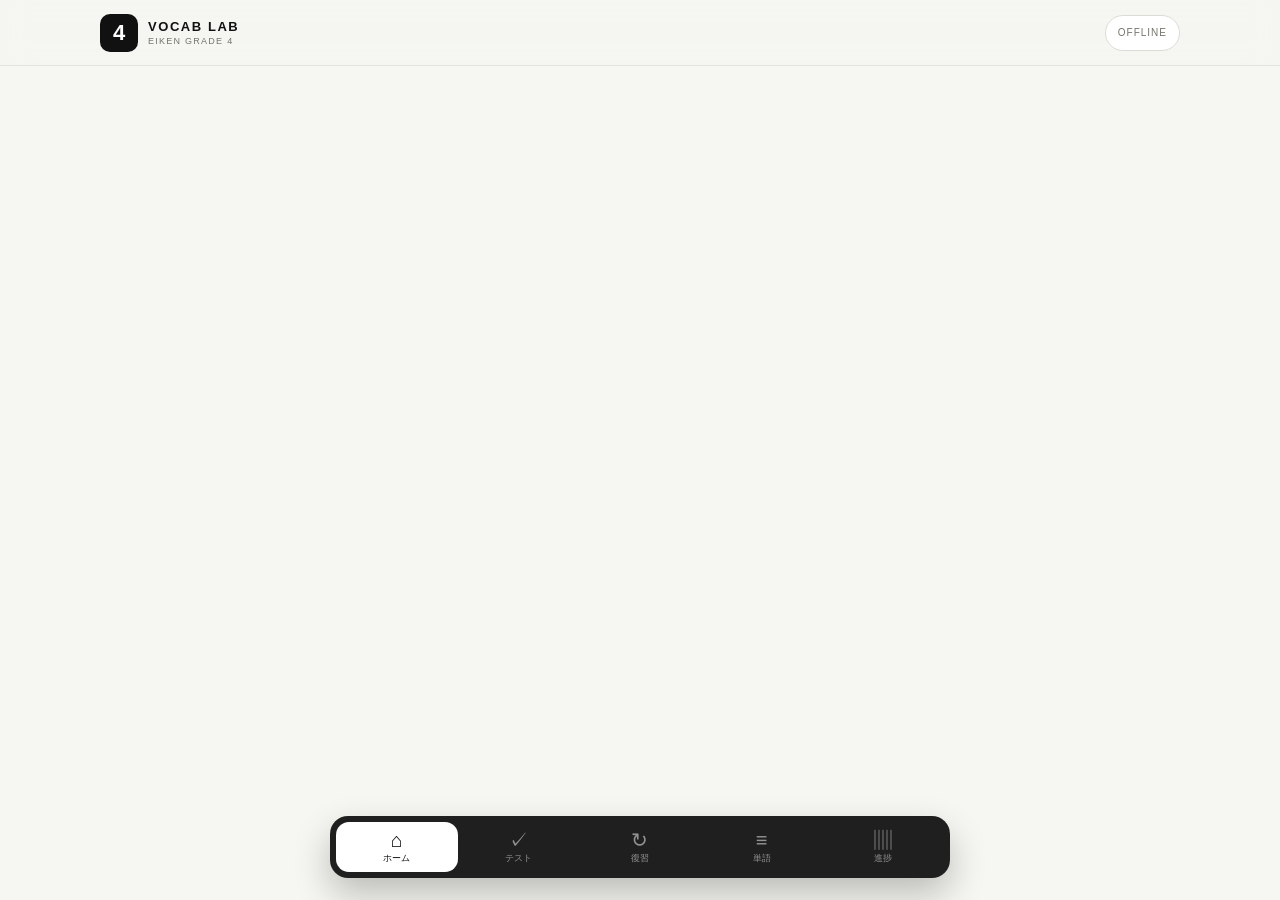
==== commit c844ab72: "Add files via upload" ====
--- a/index.html
+++ b/index.html
@@ -1,260 +1,55 @@
 <!doctype html>
 <html lang="ja">
 <head>
-<meta charset="utf-8">
-<meta name="viewport" content="width=device-width,initial-scale=1">
-<title>英検4級 Vocabulary Test</title>
-<style>
-:root{--bg:#f6f6f3;--panel:#fff;--text:#111;--muted:#74746d;--line:#deded8;--accent:#e52421;--ok:#1f7a45;--ng:#b32828}
-*{box-sizing:border-box}
-body{margin:0;background:var(--bg);color:var(--text);font-family:-apple-system,BlinkMacSystemFont,"Segoe UI","Noto Sans JP",sans-serif}
-button,input,select{font:inherit}
-.wrap{max-width:760px;margin:0 auto;padding:28px 18px 60px}
-header{padding:12px 0 24px}
-.eyebrow{margin:0 0 7px;color:var(--accent);font-size:12px;letter-spacing:.16em;font-weight:800}
-h1{margin:0;font-size:clamp(38px,10vw,68px);line-height:.95;letter-spacing:-.05em}
-.sub{margin:14px 0 0;color:var(--muted);line-height:1.6}
-.toolbar{display:flex;gap:8px;flex-wrap:wrap;margin:20px 0 12px}
-.btn{border:1px solid var(--line);background:#fff;color:#111;padding:11px 14px;border-radius:10px;cursor:pointer;text-decoration:none;display:inline-flex;align-items:center;justify-content:center}
-.btn.primary{background:#111;color:#fff;border-color:#111}
-select{border:1px solid var(--line);background:#fff;padding:11px 12px;border-radius:10px}
-.progressBox{display:flex;justify-content:space-between;align-items:end;border-top:1px solid var(--line);padding-top:18px;margin-top:18px}
-.progressLabel{font-size:12px;color:var(--muted);letter-spacing:.08em}
-.progressNum{font-size:26px;font-weight:800}
-.progressTrack{height:7px;background:#e7e7e1;border-radius:999px;overflow:hidden;margin:10px 0 22px}
-.progressBar{height:100%;width:0;background:#111;transition:width .2s ease}
-.card{background:#fff;border:1px solid var(--line);border-radius:18px;padding:24px 18px;box-shadow:0 8px 28px rgba(0,0,0,.035)}
-.promptLabel{font-size:12px;color:var(--muted);margin-bottom:8px}
-.meaning{font-size:clamp(27px,8vw,44px);font-weight:760;line-height:1.2;letter-spacing:-.03em;min-height:64px}
-.meta{font-size:12px;color:var(--muted);margin-top:8px}
-.answerRow{display:flex;gap:8px;margin-top:22px}
-#answer{flex:1;border:1px solid var(--line);border-radius:12px;padding:14px 15px;background:#fff;font-size:18px}
-.feedback{min-height:58px;margin-top:14px;padding:13px 14px;border-radius:12px;display:none;line-height:1.55}
-.feedback.ok{display:block;background:#eef7f1;color:var(--ok)}
-.feedback.ng{display:block;background:#fbefef;color:var(--ng)}
-.feedback .correct{font-size:21px;font-weight:800}
-.actions{display:flex;gap:8px;flex-wrap:wrap;margin-top:18px}
-.actions .btn{flex:1 1 160px}
-.result{display:none}
-.result.show{display:block}
-.score{font-size:64px;font-weight:850;letter-spacing:-.05em;margin:8px 0 2px}
-.scoreSub{color:var(--muted)}
-.mistakes{margin-top:24px;border-top:1px solid var(--line)}
-.mistake{padding:14px 0;border-bottom:1px solid var(--line)}
-.mistakeWord{font-weight:800;font-size:19px}
-.mistakeMeaning{color:var(--muted);font-size:14px;margin-top:3px}
-.footer{margin-top:28px;border-top:1px solid var(--line);padding-top:20px;color:var(--muted);font-size:12px;line-height:1.7}
-.hide{display:none!important}
-@media(max-width:560px){
-  .toolbar>*{flex:1 1 calc(50% - 8px)}
-  .answerRow{display:block}
-  #answer{width:100%}
-  .answerRow .btn{width:100%;margin-top:8px}
-}
-</style>
+  <meta charset="utf-8">
+  <meta name="viewport" content="width=device-width,initial-scale=1,viewport-fit=cover">
+  <meta name="theme-color" content="#111111">
+  <meta name="color-scheme" content="light">
+  <meta name="description" content="英検4級語彙を10問ずつ学べる、進捗保存対応の学習Webアプリ。">
+  <title>EIKEN 4 Vocabulary Lab</title>
+  <link rel="manifest" href="./manifest.webmanifest">
+  <link rel="icon" href="./icons/icon-192.png">
+  <link rel="apple-touch-icon" href="./icons/icon-192.png">
+  <link rel="stylesheet" href="./styles.css">
 </head>
 <body>
-<div class="wrap">
-<header>
-  <p class="eyebrow">EIKEN GRADE 4</p>
-  <h1>Vocabulary Test</h1>
-  <p class="sub">1セット10問。日本語を見て、対応する英単語を入力します。</p>
-</header>
+  <div id="app">
+    <header class="topbar">
+      <button class="brand" data-route="home" aria-label="ホームへ">
+        <span class="brand-mark">4</span>
+        <span>
+          <strong>VOCAB LAB</strong>
+          <small>EIKEN GRADE 4</small>
+        </span>
+      </button>
+      <div class="top-actions">
+        <span id="offlineBadge" class="status-pill" hidden>OFFLINE</span>
+        <button class="icon-btn" id="installBtn" hidden aria-label="アプリをインストール">＋</button>
+      </div>
+    </header>
 
-<div class="toolbar">
-  <select id="priority">
-    <option value="">全単語</option>
-    <option value="A">優先度Aのみ</option>
-    <option value="B">優先度Bのみ</option>
-  </select>
-  <button class="btn" id="randomBtn">ランダム10問</button>
-  <button class="btn" id="restartBtn">このセットを最初から</button>
-  <a class="btn" href="./eiken4_vocabulary.xlsx" download>Excel版</a>
-</div>
+    <main id="main" class="main"></main>
 
-<section id="quizArea">
-  <div class="progressBox">
-    <div>
-      <div class="progressLabel">SET <span id="setNo">01</span></div>
-      <div class="progressNum"><span id="currentNo">1</span> / <span id="totalNo">10</span></div>
-    </div>
-    <div class="progressLabel" id="modeLabel">固定セット</div>
+    <nav class="bottom-nav" aria-label="メインナビゲーション">
+      <button data-route="home" class="nav-item active">
+        <span class="nav-icon">⌂</span><span>ホーム</span>
+      </button>
+      <button data-route="tests" class="nav-item">
+        <span class="nav-icon">✓</span><span>テスト</span>
+      </button>
+      <button data-route="review" class="nav-item">
+        <span class="nav-icon">↻</span><span>復習</span>
+      </button>
+      <button data-route="list" class="nav-item">
+        <span class="nav-icon">≡</span><span>単語</span>
+      </button>
+      <button data-route="progress" class="nav-item">
+        <span class="nav-icon">▥</span><span>進捗</span>
+      </button>
+    </nav>
   </div>
-  <div class="progressTrack"><div class="progressBar" id="progressBar"></div></div>
 
-  <div class="card">
-    <div class="promptLabel">日本語 → 英語</div>
-    <div class="meaning" id="meaning">---</div>
-    <div class="meta" id="meta"></div>
-
-    <div class="answerRow">
-      <input id="answer" type="text" autocomplete="off" autocapitalize="none" spellcheck="false" placeholder="英単語を入力">
-      <button class="btn primary" id="checkBtn">答えを確認</button>
-    </div>
-
-    <div class="feedback" id="feedback"></div>
-
-    <div class="actions">
-      <button class="btn primary hide" id="nextBtn">次の問題</button>
-    </div>
-  </div>
-</section>
-
-<section class="result" id="resultArea">
-  <div class="card">
-    <div class="promptLabel">RESULT</div>
-    <div class="score" id="score">0 / 10</div>
-    <div class="scoreSub" id="scoreSub"></div>
-
-    <div class="actions">
-      <button class="btn primary" id="retryMistakesBtn">間違えた単語をもう一度</button>
-      <button class="btn" id="nextSetBtn">次の10語へ</button>
-      <button class="btn" id="resultRandomBtn">ランダム10問</button>
-    </div>
-
-    <div class="mistakes" id="mistakes"></div>
-  </div>
-</section>
-
-<div class="footer">
-  答えは大文字・小文字を区別しません。前後の空白も無視します。固定セットは元データの順に10語ずつ進みます。
-</div>
-</div>
-
-<script>
-const WORDS=[{"word":"actor","meaning":"俳優","main_pos":"名詞","pos":"名詞","category":"人・家族・職業","countability":"C","noun_note":"","other_usage":"","priority":"A","reference":"https://dictionary.cambridge.org/dictionary/english/actor"},{"word":"artist","meaning":"芸術家","main_pos":"名詞","pos":"名詞","category":"人・家族・職業","countability":"C","noun_note":"","other_usage":"","priority":"A","reference":"https://dictionary.cambridge.org/dictionary/english/artist"},{"word":"aunt","meaning":"おば","main_pos":"名詞","pos":"名詞","category":"人・家族・職業","countability":"C","noun_note":"","other_usage":"","priority":"A","reference":"https://dictionary.cambridge.org/dictionary/english/aunt"},{"word":"baby","meaning":"赤ちゃん","main_pos":"名詞","pos":"名詞","category":"人・家族・職業","countability":"C","noun_note":"","other_usage":"","priority":"A","reference":"https://dictionary.cambridge.org/dictionary/english/baby"},{"word":"boy","meaning":"男の子","main_pos":"名詞","pos":"名詞","category":"人・家族・職業","countability":"C","noun_note":"","other_usage":"","priority":"A","reference":"https://dictionary.cambridge.org/dictionary/english/boy"},{"word":"brother","meaning":"兄、弟","main_pos":"名詞","pos":"名詞","category":"人・家族・職業","countability":"C","noun_note":"","other_usage":"","priority":"A","reference":"https://dictionary.cambridge.org/dictionary/english/brother"},{"word":"child","meaning":"子供","main_pos":"名詞","pos":"名詞","category":"人・家族・職業","countability":"C","noun_note":"","other_usage":"","priority":"A","reference":"https://dictionary.cambridge.org/dictionary/english/child"},{"word":"children","meaning":"子供たち","main_pos":"名詞","pos":"名詞","category":"人・家族・職業","countability":"PL","noun_note":"child の複数形。複数動詞を使う。","other_usage":"","priority":"A","reference":"https://dictionary.cambridge.org/dictionary/english/children"},{"word":"coach","meaning":"コーチ、指導者","main_pos":"名詞","pos":"名詞","category":"人・家族・職業","countability":"C","noun_note":"","other_usage":"","priority":"A","reference":"https://dictionary.cambridge.org/dictionary/english/coach"},{"word":"cousin","meaning":"いとこ","main_pos":"名詞","pos":"名詞","category":"人・家族・職業","countability":"C","noun_note":"","other_usage":"","priority":"A","reference":"https://dictionary.cambridge.org/dictionary/english/cousin"},{"word":"daughter","meaning":"娘","main_pos":"名詞","pos":"名詞","category":"人・家族・職業","countability":"C","noun_note":"","other_usage":"","priority":"A","reference":"https://dictionary.cambridge.org/dictionary/english/daughter"},{"word":"dentist","meaning":"歯医者","main_pos":"名詞","pos":"名詞","category":"人・家族・職業","countability":"C","noun_note":"","other_usage":"","priority":"A","reference":"https://dictionary.cambridge.org/dictionary/english/dentist"},{"word":"doctor","meaning":"医者","main_pos":"名詞","pos":"名詞","category":"人・家族・職業","countability":"C","noun_note":"","other_usage":"","priority":"A","reference":"https://dictionary.cambridge.org/dictionary/english/doctor"},{"word":"driver","meaning":"運転手","main_pos":"名詞","pos":"名詞","category":"人・家族・職業","countability":"C","noun_note":"","other_usage":"","priority":"A","reference":"https://dictionary.cambridge.org/dictionary/english/driver"},{"word":"engineer","meaning":"エンジニア、技術者","main_pos":"名詞","pos":"名詞","category":"人・家族・職業","countability":"C","noun_note":"","other_usage":"","priority":"A","reference":"https://dictionary.cambridge.org/dictionary/english/engineer"},{"word":"family","meaning":"家族","main_pos":"名詞","pos":"名詞","category":"人・家族・職業","countability":"C","noun_note":"","other_usage":"","priority":"A","reference":"https://dictionary.cambridge.org/dictionary/english/family"},{"word":"farmer","meaning":"農家、農業従事者","main_pos":"名詞","pos":"名詞","category":"人・家族・職業","countability":"C","noun_note":"","other_usage":"","priority":"A","reference":"https://dictionary.cambridge.org/dictionary/english/farmer"},{"word":"father","meaning":"父","main_pos":"名詞","pos":"名詞","category":"人・家族・職業","countability":"C","noun_note":"","other_usage":"","priority":"A","reference":"https://dictionary.cambridge.org/dictionary/english/father"},{"word":"firefighter","meaning":"消防士","main_pos":"名詞","pos":"名詞","category":"人・家族・職業","countability":"C","noun_note":"","other_usage":"","priority":"A","reference":"https://dictionary.cambridge.org/dictionary/english/firefighter"},{"word":"friend","meaning":"友達","main_pos":"名詞","pos":"名詞","category":"人・家族・職業","countability":"C","noun_note":"","other_usage":"","priority":"A","reference":"https://dictionary.cambridge.org/dictionary/english/friend"},{"word":"girl","meaning":"女の子","main_pos":"名詞","pos":"名詞","category":"人・家族・職業","countability":"C","noun_note":"","other_usage":"","priority":"A","reference":"https://dictionary.cambridge.org/dictionary/english/girl"},{"word":"grandfather","meaning":"祖父","main_pos":"名詞","pos":"名詞","category":"人・家族・職業","countability":"C","noun_note":"","other_usage":"","priority":"A","reference":"https://dictionary.cambridge.org/dictionary/english/grandfather"},{"word":"grandmother","meaning":"祖母","main_pos":"名詞","pos":"名詞","category":"人・家族・職業","countability":"C","noun_note":"","other_usage":"","priority":"A","reference":"https://dictionary.cambridge.org/dictionary/english/grandmother"},{"word":"guest","meaning":"客、招待客","main_pos":"名詞","pos":"名詞","category":"人・家族・職業","countability":"C","noun_note":"","other_usage":"","priority":"A","reference":"https://dictionary.cambridge.org/dictionary/english/guest"},{"word":"husband","meaning":"夫","main_pos":"名詞","pos":"名詞","category":"人・家族・職業","countability":"C","noun_note":"","other_usage":"","priority":"A","reference":"https://dictionary.cambridge.org/dictionary/english/husband"},{"word":"job","meaning":"職業、仕事","main_pos":"名詞","pos":"名詞","category":"人・家族・職業","countability":"C","noun_note":"","other_usage":"","priority":"A","reference":"https://dictionary.cambridge.org/dictionary/english/job"},{"word":"man","meaning":"男性","main_pos":"名詞","pos":"名詞","category":"人・家族・職業","countability":"C","noun_note":"","other_usage":"","priority":"A","reference":"https://dictionary.cambridge.org/dictionary/english/man"},{"word":"men","meaning":"男性たち","main_pos":"名詞","pos":"名詞","category":"人・家族・職業","countability":"PL","noun_note":"man の複数形。複数動詞を使う。","other_usage":"","priority":"A","reference":"https://dictionary.cambridge.org/dictionary/english/men"},{"word":"mother","meaning":"母","main_pos":"名詞","pos":"名詞","category":"人・家族・職業","countability":"C","noun_note":"","other_usage":"","priority":"A","reference":"https://dictionary.cambridge.org/dictionary/english/mother"},{"word":"musician","meaning":"音楽家","main_pos":"名詞","pos":"名詞","category":"人・家族・職業","countability":"C","noun_note":"","other_usage":"","priority":"A","reference":"https://dictionary.cambridge.org/dictionary/english/musician"},{"word":"nurse","meaning":"看護師","main_pos":"名詞","pos":"名詞","category":"人・家族・職業","countability":"C","noun_note":"","other_usage":"","priority":"A","reference":"https://dictionary.cambridge.org/dictionary/english/nurse"},{"word":"parent","meaning":"親","main_pos":"名詞","pos":"名詞","category":"人・家族・職業","countability":"C","noun_note":"","other_usage":"","priority":"A","reference":"https://dictionary.cambridge.org/dictionary/english/parent"},{"word":"people","meaning":"人々","main_pos":"名詞","pos":"名詞","category":"人・家族・職業","countability":"PL","noun_note":"person の一般的な複数形。複数動詞を使う。","other_usage":"","priority":"A","reference":"https://dictionary.cambridge.org/dictionary/english/people"},{"word":"person","meaning":"人","main_pos":"名詞","pos":"名詞","category":"人・家族・職業","countability":"C","noun_note":"","other_usage":"","priority":"A","reference":"https://dictionary.cambridge.org/dictionary/english/person"},{"word":"pilot","meaning":"パイロット","main_pos":"名詞","pos":"名詞","category":"人・家族・職業","countability":"C","noun_note":"","other_usage":"","priority":"A","reference":"https://dictionary.cambridge.org/dictionary/english/pilot"},{"word":"player","meaning":"選手、演奏者","main_pos":"名詞","pos":"名詞","category":"人・家族・職業","countability":"C","noun_note":"","other_usage":"","priority":"A","reference":"https://dictionary.cambridge.org/dictionary/english/player"},{"word":"police officer","meaning":"警察官","main_pos":"名詞","pos":"名詞","category":"人・家族・職業","countability":"C","noun_note":"","other_usage":"","priority":"A","reference":"https://dictionary.cambridge.org/dictionary/english/police-officer"},{"word":"president","meaning":"大統領、社長","main_pos":"名詞","pos":"名詞","category":"人・家族・職業","countability":"C","noun_note":"","other_usage":"","priority":"A","reference":"https://dictionary.cambridge.org/dictionary/english/president"},{"word":"scientist","meaning":"科学者","main_pos":"名詞","pos":"名詞","category":"人・家族・職業","countability":"C","noun_note":"","other_usage":"","priority":"A","reference":"https://dictionary.cambridge.org/dictionary/english/scientist"},{"word":"singer","meaning":"歌手","main_pos":"名詞","pos":"名詞","category":"人・家族・職業","countability":"C","noun_note":"","other_usage":"","priority":"A","reference":"https://dictionary.cambridge.org/dictionary/english/singer"},{"word":"sister","meaning":"姉、妹","main_pos":"名詞","pos":"名詞","category":"人・家族・職業","countability":"C","noun_note":"","other_usage":"","priority":"A","reference":"https://dictionary.cambridge.org/dictionary/english/sister"},{"word":"son","meaning":"息子","main_pos":"名詞","pos":"名詞","category":"人・家族・職業","countability":"C","noun_note":"","other_usage":"","priority":"A","reference":"https://dictionary.cambridge.org/dictionary/english/son"},{"word":"student","meaning":"学生、生徒","main_pos":"名詞","pos":"名詞","category":"人・家族・職業","countability":"C","noun_note":"","other_usage":"","priority":"A","reference":"https://dictionary.cambridge.org/dictionary/english/student"},{"word":"teacher","meaning":"先生、教師","main_pos":"名詞","pos":"名詞","category":"人・家族・職業","countability":"C","noun_note":"","other_usage":"","priority":"A","reference":"https://dictionary.cambridge.org/dictionary/english/teacher"},{"word":"uncle","meaning":"おじ","main_pos":"名詞","pos":"名詞","category":"人・家族・職業","countability":"C","noun_note":"","other_usage":"","priority":"A","reference":"https://dictionary.cambridge.org/dictionary/english/uncle"},{"word":"volunteer","meaning":"ボランティア","main_pos":"名詞","pos":"名詞","category":"人・家族・職業","countability":"C","noun_note":"","other_usage":"","priority":"A","reference":"https://dictionary.cambridge.org/dictionary/english/volunteer"},{"word":"wife","meaning":"妻","main_pos":"名詞","pos":"名詞","category":"人・家族・職業","countability":"C","noun_note":"","other_usage":"","priority":"A","reference":"https://dictionary.cambridge.org/dictionary/english/wife"},{"word":"woman","meaning":"女性","main_pos":"名詞","pos":"名詞","category":"人・家族・職業","countability":"C","noun_note":"","other_usage":"","priority":"A","reference":"https://dictionary.cambridge.org/dictionary/english/woman"},{"word":"women","meaning":"女性たち","main_pos":"名詞","pos":"名詞","category":"人・家族・職業","countability":"PL","noun_note":"woman の複数形。複数動詞を使う。","other_usage":"","priority":"A","reference":"https://dictionary.cambridge.org/dictionary/english/women"},{"word":"writer","meaning":"作家","main_pos":"名詞","pos":"名詞","category":"人・家族・職業","countability":"C","noun_note":"","other_usage":"","priority":"A","reference":"https://dictionary.cambridge.org/dictionary/english/writer"},{"word":"barber","meaning":"理髪師","main_pos":"名詞","pos":"名詞","category":"人・家族・職業","countability":"C","noun_note":"","other_usage":"","priority":"B","reference":"https://dictionary.cambridge.org/dictionary/english/barber"},{"word":"designer","meaning":"デザイナー","main_pos":"名詞","pos":"名詞","category":"人・家族・職業","countability":"C","noun_note":"","other_usage":"","priority":"B","reference":"https://dictionary.cambridge.org/dictionary/english/designer"},{"word":"grandparent","meaning":"祖父母の一人","main_pos":"名詞","pos":"名詞","category":"人・家族・職業","countability":"C","noun_note":"","other_usage":"","priority":"B","reference":"https://dictionary.cambridge.org/dictionary/english/grandparent"},{"word":"hairdresser","meaning":"美容師","main_pos":"名詞","pos":"名詞","category":"人・家族・職業","countability":"C","noun_note":"","other_usage":"","priority":"B","reference":"https://dictionary.cambridge.org/dictionary/english/hairdresser"},{"word":"nephew","meaning":"おい","main_pos":"名詞","pos":"名詞","category":"人・家族・職業","countability":"C","noun_note":"","other_usage":"","priority":"B","reference":"https://dictionary.cambridge.org/dictionary/english/nephew"},{"word":"niece","meaning":"めい","main_pos":"名詞","pos":"名詞","category":"人・家族・職業","countability":"C","noun_note":"","other_usage":"","priority":"B","reference":"https://dictionary.cambridge.org/dictionary/english/niece"},{"word":"sailor","meaning":"船員","main_pos":"名詞","pos":"名詞","category":"人・家族・職業","countability":"C","noun_note":"","other_usage":"","priority":"B","reference":"https://dictionary.cambridge.org/dictionary/english/sailor"},{"word":"twin","meaning":"双子の一人","main_pos":"名詞","pos":"名詞","category":"人・家族・職業","countability":"C","noun_note":"","other_usage":"","priority":"B","reference":"https://dictionary.cambridge.org/dictionary/english/twin"},{"word":"visitor","meaning":"訪問者、来客","main_pos":"名詞","pos":"名詞","category":"人・家族・職業","countability":"C","noun_note":"","other_usage":"","priority":"B","reference":"https://dictionary.cambridge.org/dictionary/english/visitor"},{"word":"waiter","meaning":"ウェイター","main_pos":"名詞","pos":"名詞","category":"人・家族・職業","countability":"C","noun_note":"","other_usage":"","priority":"B","reference":"https://dictionary.cambridge.org/dictionary/english/waiter"},{"word":"address","meaning":"住所","main_pos":"名詞","pos":"名詞","category":"学校・情報","countability":"C","noun_note":"","other_usage":"","priority":"A","reference":"https://dictionary.cambridge.org/dictionary/english/address"},{"word":"art","meaning":"美術、芸術","main_pos":"名詞","pos":"名詞","category":"学校・情報","countability":"U","noun_note":"芸術一般は不可算。作品は a work of art。","other_usage":"","priority":"A","reference":"https://dictionary.cambridge.org/dictionary/english/art"},{"word":"blackboard","meaning":"黒板","main_pos":"名詞","pos":"名詞","category":"学校・情報","countability":"C","noun_note":"","other_usage":"","priority":"A","reference":"https://dictionary.cambridge.org/dictionary/english/blackboard"},{"word":"class","meaning":"クラス、授業","main_pos":"名詞","pos":"名詞","category":"学校・情報","countability":"C","noun_note":"","other_usage":"","priority":"A","reference":"https://dictionary.cambridge.org/dictionary/english/class"},{"word":"classmate","meaning":"同級生、クラスメート","main_pos":"名詞","pos":"名詞","category":"学校・情報","countability":"C","noun_note":"","other_usage":"","priority":"A","reference":"https://dictionary.cambridge.org/dictionary/english/classmate"},{"word":"classroom","meaning":"教室","main_pos":"名詞","pos":"名詞","category":"学校・情報","countability":"C","noun_note":"","other_usage":"","priority":"A","reference":"https://dictionary.cambridge.org/dictionary/english/classroom"},{"word":"club","meaning":"クラブ、部活動","main_pos":"名詞","pos":"名詞","category":"学校・情報","countability":"C","noun_note":"","other_usage":"","priority":"A","reference":"https://dictionary.cambridge.org/dictionary/english/club"},{"word":"dictionary","meaning":"辞書","main_pos":"名詞","pos":"名詞","category":"学校・情報","countability":"C","noun_note":"","other_usage":"","priority":"A","reference":"https://dictionary.cambridge.org/dictionary/english/dictionary"},{"word":"e-mail","meaning":"電子メール","main_pos":"名詞","pos":"名詞","category":"学校・情報","countability":"C/U","noun_note":"通信手段としてU、1通ならC（an e-mail）。","other_usage":"","priority":"A","reference":"https://dictionary.cambridge.org/dictionary/english/e-mail"},{"word":"English","meaning":"英語","main_pos":"名詞","pos":"名詞","category":"学校・情報","countability":"PN","noun_note":"言語・教科名。通常冠詞なし・数えない。","other_usage":"","priority":"A","reference":"https://dictionary.cambridge.org/dictionary/english/english"},{"word":"eraser","meaning":"消しゴム","main_pos":"名詞","pos":"名詞","category":"学校・情報","countability":"C","noun_note":"","other_usage":"","priority":"A","reference":"https://dictionary.cambridge.org/dictionary/english/eraser"},{"word":"exam","meaning":"テスト、試験","main_pos":"名詞","pos":"名詞","category":"学校・情報","countability":"C","noun_note":"","other_usage":"","priority":"A","reference":"https://dictionary.cambridge.org/dictionary/english/exam"},{"word":"example","meaning":"例","main_pos":"名詞","pos":"名詞","category":"学校・情報","countability":"C","noun_note":"","other_usage":"","priority":"A","reference":"https://dictionary.cambridge.org/dictionary/english/example"},{"word":"grade","meaning":"学年、成績","main_pos":"名詞","pos":"名詞","category":"学校・情報","countability":"C","noun_note":"","other_usage":"","priority":"A","reference":"https://dictionary.cambridge.org/dictionary/english/grade"},{"word":"group","meaning":"集団、グループ","main_pos":"名詞","pos":"名詞","category":"学校・情報","countability":"C","noun_note":"","other_usage":"","priority":"A","reference":"https://dictionary.cambridge.org/dictionary/english/group"},{"word":"gym","meaning":"体育館","main_pos":"名詞","pos":"名詞","category":"学校・情報","countability":"C","noun_note":"","other_usage":"","priority":"A","reference":"https://dictionary.cambridge.org/dictionary/english/gym"},{"word":"history","meaning":"歴史","main_pos":"名詞","pos":"名詞","category":"学校・情報","countability":"C/U","noun_note":"歴史一般・教科はU、記録・経歴ならC。","other_usage":"","priority":"A","reference":"https://dictionary.cambridge.org/dictionary/english/history"},{"word":"homework","meaning":"宿題","main_pos":"名詞","pos":"名詞","category":"学校・情報","countability":"U","noun_note":"不可算。a homework は不可。a piece of homework。","other_usage":"","priority":"A","reference":"https://dictionary.cambridge.org/dictionary/english/homework"},{"word":"idea","meaning":"考え、アイデア","main_pos":"名詞","pos":"名詞","category":"学校・情報","countability":"C","noun_note":"","other_usage":"","priority":"A","reference":"https://dictionary.cambridge.org/dictionary/english/idea"},{"word":"information","meaning":"情報","main_pos":"名詞","pos":"名詞","category":"学校・情報","countability":"U","noun_note":"不可算。an information は不可。a piece of information。","other_usage":"","priority":"A","reference":"https://dictionary.cambridge.org/dictionary/english/information"},{"word":"Internet","meaning":"インターネット","main_pos":"名詞","pos":"名詞","category":"学校・情報","countability":"PN","noun_note":"通常 the Internet / the internet。数えない固有名詞的用法。","other_usage":"","priority":"A","reference":"https://dictionary.cambridge.org/dictionary/english/internet"},{"word":"lesson","meaning":"レッスン、授業","main_pos":"名詞","pos":"名詞","category":"学校・情報","countability":"C","noun_note":"","other_usage":"","priority":"A","reference":"https://dictionary.cambridge.org/dictionary/english/lesson"},{"word":"library","meaning":"図書館","main_pos":"名詞","pos":"名詞","category":"学校・情報","countability":"C","noun_note":"","other_usage":"","priority":"A","reference":"https://dictionary.cambridge.org/dictionary/english/library"},{"word":"magazine","meaning":"雑誌","main_pos":"名詞","pos":"名詞","category":"学校・情報","countability":"C","noun_note":"","other_usage":"","priority":"A","reference":"https://dictionary.cambridge.org/dictionary/english/magazine"},{"word":"math","meaning":"数学、算数","main_pos":"名詞","pos":"名詞","category":"学校・情報","countability":"U","noun_note":"","other_usage":"","priority":"A","reference":"https://dictionary.cambridge.org/dictionary/english/math"},{"word":"mathematics","meaning":"数学、算数","main_pos":"名詞","pos":"名詞","category":"学校・情報","countability":"U","noun_note":"語尾が -s でも不可算・単数扱い。","other_usage":"","priority":"A","reference":"https://dictionary.cambridge.org/dictionary/english/mathematics"},{"word":"member","meaning":"一員、会員","main_pos":"名詞","pos":"名詞","category":"学校・情報","countability":"C","noun_note":"","other_usage":"","priority":"A","reference":"https://dictionary.cambridge.org/dictionary/english/member"},{"word":"message","meaning":"伝言、メッセージ","main_pos":"名詞","pos":"名詞","category":"学校・情報","countability":"C","noun_note":"","other_usage":"","priority":"A","reference":"https://dictionary.cambridge.org/dictionary/english/message"},{"word":"music","meaning":"音楽","main_pos":"名詞","pos":"名詞","category":"学校・情報","countability":"U","noun_note":"不可算。a piece of music。","other_usage":"","priority":"A","reference":"https://dictionary.cambridge.org/dictionary/english/music"},{"word":"news","meaning":"ニュース、知らせ","main_pos":"名詞","pos":"名詞","category":"学校・情報","countability":"U","noun_note":"不可算・単数扱い。The news is ...","other_usage":"","priority":"A","reference":"https://dictionary.cambridge.org/dictionary/english/news"},{"word":"newspaper","meaning":"新聞","main_pos":"名詞","pos":"名詞","category":"学校・情報","countability":"C","noun_note":"","other_usage":"","priority":"A","reference":"https://dictionary.cambridge.org/dictionary/english/newspaper"},{"word":"notebook","meaning":"ノート","main_pos":"名詞","pos":"名詞","category":"学校・情報","countability":"C","noun_note":"","other_usage":"","priority":"A","reference":"https://dictionary.cambridge.org/dictionary/english/notebook"},{"word":"page","meaning":"ページ","main_pos":"名詞","pos":"名詞","category":"学校・情報","countability":"C","noun_note":"","other_usage":"","priority":"A","reference":"https://dictionary.cambridge.org/dictionary/english/page"},{"word":"paper","meaning":"紙、用紙","main_pos":"名詞","pos":"名詞","category":"学校・情報","countability":"C/U","noun_note":"素材としてU、新聞・論文・用紙1枚などはC。","other_usage":"","priority":"A","reference":"https://dictionary.cambridge.org/dictionary/english/paper"},{"word":"pen","meaning":"ペン","main_pos":"名詞","pos":"名詞","category":"学校・情報","countability":"C","noun_note":"","other_usage":"","priority":"A","reference":"https://dictionary.cambridge.org/dictionary/english/pen"},{"word":"pencil","meaning":"鉛筆","main_pos":"名詞","pos":"名詞","category":"学校・情報","countability":"C","noun_note":"","other_usage":"","priority":"A","reference":"https://dictionary.cambridge.org/dictionary/english/pencil"},{"word":"plan","meaning":"計画、予定","main_pos":"名詞","pos":"名詞","category":"学校・情報","countability":"C","noun_note":"","other_usage":"","priority":"A","reference":"https://dictionary.cambridge.org/dictionary/english/plan"},{"word":"pool","meaning":"プール","main_pos":"名詞","pos":"名詞","category":"学校・情報","countability":"C","noun_note":"","other_usage":"","priority":"A","reference":"https://dictionary.cambridge.org/dictionary/english/pool"},{"word":"problem","meaning":"問題、困難","main_pos":"名詞","pos":"名詞","category":"学校・情報","countability":"C","noun_note":"","other_usage":"","priority":"A","reference":"https://dictionary.cambridge.org/dictionary/english/problem"},{"word":"question","meaning":"質問、問題","main_pos":"名詞","pos":"名詞","category":"学校・情報","countability":"C","noun_note":"","other_usage":"","priority":"A","reference":"https://dictionary.cambridge.org/dictionary/english/question"},{"word":"report","meaning":"報告、レポート","main_pos":"名詞","pos":"名詞","category":"学校・情報","countability":"C","noun_note":"","other_usage":"","priority":"A","reference":"https://dictionary.cambridge.org/dictionary/english/report"},{"word":"school","meaning":"学校","main_pos":"名詞","pos":"名詞","category":"学校・情報","countability":"C/U","noun_note":"学校はC。go to school では施設目的を表し冠詞なし。","other_usage":"","priority":"A","reference":"https://dictionary.cambridge.org/dictionary/english/school"},{"word":"science","meaning":"理科、科学","main_pos":"名詞","pos":"名詞","category":"学校・情報","countability":"C/U","noun_note":"学問・教科はU、個別の科学分野ならC。","other_usage":"","priority":"A","reference":"https://dictionary.cambridge.org/dictionary/english/science"},{"word":"social studies","meaning":"社会科","main_pos":"名詞","pos":"名詞","category":"学校・情報","countability":"U","noun_note":"教科名として不可算・単数扱い。","other_usage":"","priority":"A","reference":"https://dictionary.cambridge.org/dictionary/english/social-studies"},{"word":"story","meaning":"物語、話","main_pos":"名詞","pos":"名詞","category":"学校・情報","countability":"C","noun_note":"","other_usage":"","priority":"A","reference":"https://dictionary.cambridge.org/dictionary/english/story"},{"word":"subject","meaning":"教科、科目","main_pos":"名詞","pos":"名詞","category":"学校・情報","countability":"C","noun_note":"","other_usage":"","priority":"A","reference":"https://dictionary.cambridge.org/dictionary/english/subject"},{"word":"test","meaning":"テスト、試験","main_pos":"名詞","pos":"名詞","category":"学校・情報","countability":"C","noun_note":"","other_usage":"","priority":"A","reference":"https://dictionary.cambridge.org/dictionary/english/test"},{"word":"textbook","meaning":"教科書","main_pos":"名詞","pos":"名詞","category":"学校・情報","countability":"C","noun_note":"","other_usage":"","priority":"A","reference":"https://dictionary.cambridge.org/dictionary/english/textbook"},{"word":"university","meaning":"大学","main_pos":"名詞","pos":"名詞","category":"学校・情報","countability":"C","noun_note":"C。BrEの at university では冠詞なし。","other_usage":"","priority":"A","reference":"https://dictionary.cambridge.org/dictionary/english/university"},{"word":"word","meaning":"単語、言葉","main_pos":"名詞","pos":"名詞","category":"学校・情報","countability":"C","noun_note":"","other_usage":"","priority":"A","reference":"https://dictionary.cambridge.org/dictionary/english/word"},{"word":"college","meaning":"大学、単科大学","main_pos":"名詞","pos":"名詞","category":"学校・情報","countability":"C","noun_note":"C。at college など施設目的では冠詞なしの場合がある。","other_usage":"","priority":"B","reference":"https://dictionary.cambridge.org/dictionary/english/college"},{"word":"course","meaning":"課程、講座","main_pos":"名詞","pos":"名詞","category":"学校・情報","countability":"C","noun_note":"","other_usage":"","priority":"B","reference":"https://dictionary.cambridge.org/dictionary/english/course"},{"word":"line","meaning":"線、列","main_pos":"名詞","pos":"名詞","category":"学校・情報","countability":"C","noun_note":"","other_usage":"","priority":"B","reference":"https://dictionary.cambridge.org/dictionary/english/line"},{"word":"mail","meaning":"郵便、郵便物","main_pos":"名詞","pos":"名詞","category":"学校・情報","countability":"U","noun_note":"郵便物全体は不可算。a letter / a piece of mail。","other_usage":"","priority":"B","reference":"https://dictionary.cambridge.org/dictionary/english/mail"},{"word":"speech","meaning":"スピーチ、演説","main_pos":"名詞","pos":"名詞","category":"学校・情報","countability":"C","noun_note":"","other_usage":"","priority":"B","reference":"https://dictionary.cambridge.org/dictionary/english/speech"},{"word":"website","meaning":"ウェブサイト","main_pos":"名詞","pos":"名詞","category":"学校・情報","countability":"C","noun_note":"","other_usage":"","priority":"B","reference":"https://dictionary.cambridge.org/dictionary/english/website"},{"word":"bag","meaning":"かばん","main_pos":"名詞","pos":"名詞","category":"家・日用品・衣服","countability":"C","noun_note":"","other_usage":"","priority":"A","reference":"https://dictionary.cambridge.org/dictionary/english/bag"},{"word":"bath","meaning":"入浴、風呂","main_pos":"名詞","pos":"名詞","category":"家・日用品・衣服","countability":"C","noun_note":"","other_usage":"","priority":"A","reference":"https://dictionary.cambridge.org/dictionary/english/bath"},{"word":"bathroom","meaning":"浴室、トイレ","main_pos":"名詞","pos":"名詞","category":"家・日用品・衣服","countability":"C","noun_note":"","other_usage":"","priority":"A","reference":"https://dictionary.cambridge.org/dictionary/english/bathroom"},{"word":"bed","meaning":"ベッド","main_pos":"名詞","pos":"名詞","category":"家・日用品・衣服","countability":"C","noun_note":"","other_usage":"","priority":"A","reference":"https://dictionary.cambridge.org/dictionary/english/bed"},{"word":"bedroom","meaning":"寝室","main_pos":"名詞","pos":"名詞","category":"家・日用品・衣服","countability":"C","noun_note":"","other_usage":"","priority":"A","reference":"https://dictionary.cambridge.org/dictionary/english/bedroom"},{"word":"box","meaning":"箱","main_pos":"名詞","pos":"名詞","category":"家・日用品・衣服","countability":"C","noun_note":"","other_usage":"","priority":"A","reference":"https://dictionary.cambridge.org/dictionary/english/box"},{"word":"calendar","meaning":"カレンダー","main_pos":"名詞","pos":"名詞","category":"家・日用品・衣服","countability":"C","noun_note":"","other_usage":"","priority":"A","reference":"https://dictionary.cambridge.org/dictionary/english/calendar"},{"word":"camera","meaning":"カメラ","main_pos":"名詞","pos":"名詞","category":"家・日用品・衣服","countability":"C","noun_note":"","other_usage":"","priority":"A","reference":"https://dictionary.cambridge.org/dictionary/english/camera"},{"word":"card","meaning":"カード","main_pos":"名詞","pos":"名詞","category":"家・日用品・衣服","countability":"C","noun_note":"","other_usage":"","priority":"A","reference":"https://dictionary.cambridge.org/dictionary/english/card"},{"word":"chair","meaning":"いす","main_pos":"名詞","pos":"名詞","category":"家・日用品・衣服","countability":"C","noun_note":"","other_usage":"","priority":"A","reference":"https://dictionary.cambridge.org/dictionary/english/chair"},{"word":"clock","meaning":"掛け時計、置き時計","main_pos":"名詞","pos":"名詞","category":"家・日用品・衣服","countability":"C","noun_note":"","other_usage":"","priority":"A","reference":"https://dictionary.cambridge.org/dictionary/english/clock"},{"word":"clothes","meaning":"衣服","main_pos":"名詞","pos":"名詞","category":"家・日用品・衣服","countability":"PL-only","noun_note":"複数専用。a clothes は不可。1点なら an item of clothing。","other_usage":"","priority":"A","reference":"https://dictionary.cambridge.org/dictionary/english/clothes"},{"word":"coat","meaning":"コート、上着","main_pos":"名詞","pos":"名詞","category":"家・日用品・衣服","countability":"C","noun_note":"","other_usage":"","priority":"A","reference":"https://dictionary.cambridge.org/dictionary/english/coat"},{"word":"computer","meaning":"コンピューター","main_pos":"名詞","pos":"名詞","category":"家・日用品・衣服","countability":"C","noun_note":"","other_usage":"","priority":"A","reference":"https://dictionary.cambridge.org/dictionary/english/computer"},{"word":"cup","meaning":"カップ、茶碗","main_pos":"名詞","pos":"名詞","category":"家・日用品・衣服","countability":"C","noun_note":"","other_usage":"","priority":"A","reference":"https://dictionary.cambridge.org/dictionary/english/cup"},{"word":"desk","meaning":"机","main_pos":"名詞","pos":"名詞","category":"家・日用品・衣服","countability":"C","noun_note":"","other_usage":"","priority":"A","reference":"https://dictionary.cambridge.org/dictionary/english/desk"},{"word":"dish","meaning":"皿","main_pos":"名詞","pos":"名詞","category":"家・日用品・衣服","countability":"C","noun_note":"","other_usage":"","priority":"A","reference":"https://dictionary.cambridge.org/dictionary/english/dish"},{"word":"door","meaning":"ドア、戸","main_pos":"名詞","pos":"名詞","category":"家・日用品・衣服","countability":"C","noun_note":"","other_usage":"","priority":"A","reference":"https://dictionary.cambridge.org/dictionary/english/door"},{"word":"dress","meaning":"ドレス、ワンピース","main_pos":"名詞","pos":"名詞","category":"家・日用品・衣服","countability":"C","noun_note":"","other_usage":"","priority":"A","reference":"https://dictionary.cambridge.org/dictionary/english/dress"},{"word":"floor","meaning":"床、階","main_pos":"名詞","pos":"名詞","category":"家・日用品・衣服","countability":"C","noun_note":"","other_usage":"","priority":"A","reference":"https://dictionary.cambridge.org/dictionary/english/floor"},{"word":"garden","meaning":"庭","main_pos":"名詞","pos":"名詞","category":"家・日用品・衣服","countability":"C","noun_note":"","other_usage":"","priority":"A","reference":"https://dictionary.cambridge.org/dictionary/english/garden"},{"word":"gift","meaning":"贈り物","main_pos":"名詞","pos":"名詞","category":"家・日用品・衣服","countability":"C","noun_note":"","other_usage":"","priority":"A","reference":"https://dictionary.cambridge.org/dictionary/english/gift"},{"word":"glass","meaning":"グラス、コップ","main_pos":"名詞","pos":"名詞","category":"家・日用品・衣服","countability":"C/U","noun_note":"「コップ」はC、「ガラス（素材）」はU。","other_usage":"","priority":"A","reference":"https://dictionary.cambridge.org/dictionary/english/glass"},{"word":"glasses","meaning":"眼鏡","main_pos":"名詞","pos":"名詞","category":"家・日用品・衣服","countability":"PL-only","noun_note":"眼鏡は複数専用。a pair of glasses と数える。","other_usage":"","priority":"A","reference":"https://dictionary.cambridge.org/dictionary/english/glasses"},{"word":"hat","meaning":"帽子","main_pos":"名詞","pos":"名詞","category":"家・日用品・衣服","countability":"C","noun_note":"","other_usage":"","priority":"A","reference":"https://dictionary.cambridge.org/dictionary/english/hat"},{"word":"house","meaning":"家","main_pos":"名詞","pos":"名詞","category":"家・日用品・衣服","countability":"C","noun_note":"","other_usage":"","priority":"A","reference":"https://dictionary.cambridge.org/dictionary/english/house"},{"word":"key","meaning":"鍵","main_pos":"名詞","pos":"名詞","category":"家・日用品・衣服","countability":"C","noun_note":"","other_usage":"","priority":"A","reference":"https://dictionary.cambridge.org/dictionary/english/key"},{"word":"kitchen","meaning":"台所","main_pos":"名詞","pos":"名詞","category":"家・日用品・衣服","countability":"C","noun_note":"","other_usage":"","priority":"A","reference":"https://dictionary.cambridge.org/dictionary/english/kitchen"},{"word":"letter","meaning":"手紙","main_pos":"名詞","pos":"名詞","category":"家・日用品・衣服","countability":"C","noun_note":"","other_usage":"","priority":"A","reference":"https://dictionary.cambridge.org/dictionary/english/letter"},{"word":"light","meaning":"光、明かり","main_pos":"名詞","pos":"名詞","category":"家・日用品・衣服","countability":"C/U","noun_note":"光一般はU、照明器具・光源ならC。","other_usage":"","priority":"A","reference":"https://dictionary.cambridge.org/dictionary/english/light"},{"word":"living room","meaning":"居間","main_pos":"名詞","pos":"名詞","category":"家・日用品・衣服","countability":"C","noun_note":"","other_usage":"","priority":"A","reference":"https://dictionary.cambridge.org/dictionary/english/living-room"},{"word":"map","meaning":"地図","main_pos":"名詞","pos":"名詞","category":"家・日用品・衣服","countability":"C","noun_note":"","other_usage":"","priority":"A","reference":"https://dictionary.cambridge.org/dictionary/english/map"},{"word":"money","meaning":"お金","main_pos":"名詞","pos":"名詞","category":"家・日用品・衣服","countability":"U","noun_note":"不可算。金額・硬貨などは別の単位語で数える。","other_usage":"","priority":"A","reference":"https://dictionary.cambridge.org/dictionary/english/money"},{"word":"pants","meaning":"ズボン","main_pos":"名詞","pos":"名詞","category":"家・日用品・衣服","countability":"PL-only","noun_note":"複数専用。a pair of pants と数える。","other_usage":"","priority":"A","reference":"https://dictionary.cambridge.org/dictionary/english/pants"},{"word":"passport","meaning":"パスポート","main_pos":"名詞","pos":"名詞","category":"家・日用品・衣服","countability":"C","noun_note":"","other_usage":"","priority":"A","reference":"https://dictionary.cambridge.org/dictionary/english/passport"},{"word":"phone","meaning":"電話","main_pos":"名詞","pos":"名詞","category":"家・日用品・衣服","countability":"C","noun_note":"","other_usage":"","priority":"A","reference":"https://dictionary.cambridge.org/dictionary/english/phone"},{"word":"photo","meaning":"写真","main_pos":"名詞","pos":"名詞","category":"家・日用品・衣服","countability":"C","noun_note":"","other_usage":"","priority":"A","reference":"https://dictionary.cambridge.org/dictionary/english/photo"},{"word":"photograph","meaning":"写真","main_pos":"名詞","pos":"名詞","category":"家・日用品・衣服","countability":"C","noun_note":"","other_usage":"","priority":"A","reference":"https://dictionary.cambridge.org/dictionary/english/photograph"},{"word":"picture","meaning":"絵、写真","main_pos":"名詞","pos":"名詞","category":"家・日用品・衣服","countability":"C","noun_note":"","other_usage":"","priority":"A","reference":"https://dictionary.cambridge.org/dictionary/english/picture"},{"word":"plate","meaning":"取り皿、平皿","main_pos":"名詞","pos":"名詞","category":"家・日用品・衣服","countability":"C","noun_note":"","other_usage":"","priority":"A","reference":"https://dictionary.cambridge.org/dictionary/english/plate"},{"word":"postcard","meaning":"はがき、絵はがき","main_pos":"名詞","pos":"名詞","category":"家・日用品・衣服","countability":"C","noun_note":"","other_usage":"","priority":"A","reference":"https://dictionary.cambridge.org/dictionary/english/postcard"},{"word":"present","meaning":"贈り物、プレゼント","main_pos":"名詞","pos":"名詞","category":"家・日用品・衣服","countability":"C","noun_note":"","other_usage":"","priority":"A","reference":"https://dictionary.cambridge.org/dictionary/english/present"},{"word":"radio","meaning":"ラジオ","main_pos":"名詞","pos":"名詞","category":"家・日用品・衣服","countability":"C","noun_note":"","other_usage":"","priority":"A","reference":"https://dictionary.cambridge.org/dictionary/english/radio"},{"word":"room","meaning":"部屋","main_pos":"名詞","pos":"名詞","category":"家・日用品・衣服","countability":"C/U","noun_note":"「部屋」はC、「空間・余地」はU。","other_usage":"","priority":"A","reference":"https://dictionary.cambridge.org/dictionary/english/room"},{"word":"shirt","meaning":"シャツ","main_pos":"名詞","pos":"名詞","category":"家・日用品・衣服","countability":"C","noun_note":"","other_usage":"","priority":"A","reference":"https://dictionary.cambridge.org/dictionary/english/shirt"},{"word":"shoe","meaning":"靴","main_pos":"名詞","pos":"名詞","category":"家・日用品・衣服","countability":"C","noun_note":"","other_usage":"","priority":"A","reference":"https://dictionary.cambridge.org/dictionary/english/shoe"},{"word":"shower","meaning":"シャワー","main_pos":"名詞","pos":"名詞","category":"家・日用品・衣服","countability":"C","noun_note":"","other_usage":"","priority":"A","reference":"https://dictionary.cambridge.org/dictionary/english/shower"},{"word":"sock","meaning":"靴下","main_pos":"名詞","pos":"名詞","category":"家・日用品・衣服","countability":"C","noun_note":"","other_usage":"","priority":"A","reference":"https://dictionary.cambridge.org/dictionary/english/sock"},{"word":"stamp","meaning":"切手","main_pos":"名詞","pos":"名詞","category":"家・日用品・衣服","countability":"C","noun_note":"","other_usage":"","priority":"A","reference":"https://dictionary.cambridge.org/dictionary/english/stamp"},{"word":"suitcase","meaning":"スーツケース","main_pos":"名詞","pos":"名詞","category":"家・日用品・衣服","countability":"C","noun_note":"","other_usage":"","priority":"A","reference":"https://dictionary.cambridge.org/dictionary/english/suitcase"},{"word":"sweater","meaning":"セーター","main_pos":"名詞","pos":"名詞","category":"家・日用品・衣服","countability":"C","noun_note":"","other_usage":"","priority":"A","reference":"https://dictionary.cambridge.org/dictionary/english/sweater"},{"word":"table","meaning":"テーブル、食卓","main_pos":"名詞","pos":"名詞","category":"家・日用品・衣服","countability":"C","noun_note":"","other_usage":"","priority":"A","reference":"https://dictionary.cambridge.org/dictionary/english/table"},{"word":"telephone","meaning":"電話","main_pos":"名詞","pos":"名詞","category":"家・日用品・衣服","countability":"C","noun_note":"","other_usage":"","priority":"A","reference":"https://dictionary.cambridge.org/dictionary/english/telephone"},{"word":"thing","meaning":"物、こと","main_pos":"名詞","pos":"名詞","category":"家・日用品・衣服","countability":"C","noun_note":"","other_usage":"","priority":"A","reference":"https://dictionary.cambridge.org/dictionary/english/thing"},{"word":"ticket","meaning":"切符、チケット","main_pos":"名詞","pos":"名詞","category":"家・日用品・衣服","countability":"C","noun_note":"","other_usage":"","priority":"A","reference":"https://dictionary.cambridge.org/dictionary/english/ticket"},{"word":"towel","meaning":"タオル","main_pos":"名詞","pos":"名詞","category":"家・日用品・衣服","countability":"C","noun_note":"","other_usage":"","priority":"A","reference":"https://dictionary.cambridge.org/dictionary/english/towel"},{"word":"toy","meaning":"おもちゃ","main_pos":"名詞","pos":"名詞","category":"家・日用品・衣服","countability":"C","noun_note":"","other_usage":"","priority":"A","reference":"https://dictionary.cambridge.org/dictionary/english/toy"},{"word":"umbrella","meaning":"傘","main_pos":"名詞","pos":"名詞","category":"家・日用品・衣服","countability":"C","noun_note":"","other_usage":"","priority":"A","reference":"https://dictionary.cambridge.org/dictionary/english/umbrella"},{"word":"uniform","meaning":"制服、ユニフォーム","main_pos":"名詞","pos":"名詞","category":"家・日用品・衣服","countability":"C","noun_note":"C。ただし in uniform では冠詞なし。","other_usage":"","priority":"A","reference":"https://dictionary.cambridge.org/dictionary/english/uniform"},{"word":"wall","meaning":"壁","main_pos":"名詞","pos":"名詞","category":"家・日用品・衣服","countability":"C","noun_note":"","other_usage":"","priority":"A","reference":"https://dictionary.cambridge.org/dictionary/english/wall"},{"word":"wallet","meaning":"財布","main_pos":"名詞","pos":"名詞","category":"家・日用品・衣服","countability":"C","noun_note":"","other_usage":"","priority":"A","reference":"https://dictionary.cambridge.org/dictionary/english/wallet"},{"word":"window","meaning":"窓","main_pos":"名詞","pos":"名詞","category":"家・日用品・衣服","countability":"C","noun_note":"","other_usage":"","priority":"A","reference":"https://dictionary.cambridge.org/dictionary/english/window"},{"word":"cap","meaning":"つばのある帽子","main_pos":"名詞","pos":"名詞","category":"家・日用品・衣服","countability":"C","noun_note":"","other_usage":"","priority":"B","reference":"https://dictionary.cambridge.org/dictionary/english/cap"},{"word":"glove","meaning":"手袋","main_pos":"名詞","pos":"名詞","category":"家・日用品・衣服","countability":"C","noun_note":"","other_usage":"","priority":"B","reference":"https://dictionary.cambridge.org/dictionary/english/glove"},{"word":"machine","meaning":"機械","main_pos":"名詞","pos":"名詞","category":"家・日用品・衣服","countability":"C","noun_note":"","other_usage":"","priority":"B","reference":"https://dictionary.cambridge.org/dictionary/english/machine"},{"word":"roof","meaning":"屋根","main_pos":"名詞","pos":"名詞","category":"家・日用品・衣服","countability":"C","noun_note":"","other_usage":"","priority":"B","reference":"https://dictionary.cambridge.org/dictionary/english/roof"},{"word":"sofa","meaning":"ソファー","main_pos":"名詞","pos":"名詞","category":"家・日用品・衣服","countability":"C","noun_note":"","other_usage":"","priority":"B","reference":"https://dictionary.cambridge.org/dictionary/english/sofa"},{"word":"tie","meaning":"ネクタイ","main_pos":"名詞","pos":"名詞","category":"家・日用品・衣服","countability":"C","noun_note":"","other_usage":"","priority":"B","reference":"https://dictionary.cambridge.org/dictionary/english/tie"},{"word":"yard","meaning":"庭、中庭","main_pos":"名詞","pos":"名詞","category":"家・日用品・衣服","countability":"C","noun_note":"","other_usage":"","priority":"B","reference":"https://dictionary.cambridge.org/dictionary/english/yard"},{"word":"apple","meaning":"りんご","main_pos":"名詞","pos":"名詞","category":"食べ物・飲み物","countability":"C","noun_note":"","other_usage":"","priority":"A","reference":"https://dictionary.cambridge.org/dictionary/english/apple"},{"word":"banana","meaning":"バナナ","main_pos":"名詞","pos":"名詞","category":"食べ物・飲み物","countability":"C","noun_note":"","other_usage":"","priority":"A","reference":"https://dictionary.cambridge.org/dictionary/english/banana"},{"word":"bean","meaning":"豆","main_pos":"名詞","pos":"名詞","category":"食べ物・飲み物","countability":"C","noun_note":"","other_usage":"","priority":"A","reference":"https://dictionary.cambridge.org/dictionary/english/bean"},{"word":"beef","meaning":"牛肉","main_pos":"名詞","pos":"名詞","category":"食べ物・飲み物","countability":"U","noun_note":"U。a piece of beef。","other_usage":"","priority":"A","reference":"https://dictionary.cambridge.org/dictionary/english/beef"},{"word":"bread","meaning":"パン","main_pos":"名詞","pos":"名詞","category":"食べ物・飲み物","countability":"U","noun_note":"不可算。a loaf / slice / piece of bread。","other_usage":"","priority":"A","reference":"https://dictionary.cambridge.org/dictionary/english/bread"},{"word":"breakfast","meaning":"朝食","main_pos":"名詞","pos":"名詞","category":"食べ物・飲み物","countability":"C/U","noun_note":"食事一般は冠詞なし、特定の朝食・催しならC。","other_usage":"","priority":"A","reference":"https://dictionary.cambridge.org/dictionary/english/breakfast"},{"word":"butter","meaning":"バター","main_pos":"名詞","pos":"名詞","category":"食べ物・飲み物","countability":"U","noun_note":"U。a piece / pat of butter。","other_usage":"","priority":"A","reference":"https://dictionary.cambridge.org/dictionary/english/butter"},{"word":"cake","meaning":"ケーキ","main_pos":"名詞","pos":"名詞","category":"食べ物・飲み物","countability":"C/U","noun_note":"1個・1台ならC、切り分けた量はU。","other_usage":"","priority":"A","reference":"https://dictionary.cambridge.org/dictionary/english/cake"},{"word":"candy","meaning":"あめ、キャンディー","main_pos":"名詞","pos":"名詞","category":"食べ物・飲み物","countability":"C/U","noun_note":"菓子全体はU、1個・種類ならC。","other_usage":"","priority":"A","reference":"https://dictionary.cambridge.org/dictionary/english/candy"},{"word":"cheese","meaning":"チーズ","main_pos":"名詞","pos":"名詞","category":"食べ物・飲み物","countability":"U","noun_note":"U。a piece / slice of cheese。","other_usage":"","priority":"A","reference":"https://dictionary.cambridge.org/dictionary/english/cheese"},{"word":"chicken","meaning":"鶏肉","main_pos":"名詞","pos":"名詞","category":"食べ物・飲み物","countability":"C/U","noun_note":"動物はC、鶏肉はU。","other_usage":"","priority":"A","reference":"https://dictionary.cambridge.org/dictionary/english/chicken"},{"word":"chocolate","meaning":"チョコレート","main_pos":"名詞","pos":"名詞","category":"食べ物・飲み物","countability":"C/U","noun_note":"食品一般はU、1個・種類ならC。","other_usage":"","priority":"A","reference":"https://dictionary.cambridge.org/dictionary/english/chocolate"},{"word":"coffee","meaning":"コーヒー","main_pos":"名詞","pos":"名詞","category":"食べ物・飲み物","countability":"C/U","noun_note":"飲料としてU、1杯・種類ならC（two coffees）。","other_usage":"","priority":"A","reference":"https://dictionary.cambridge.org/dictionary/english/coffee"},{"word":"cookie","meaning":"クッキー","main_pos":"名詞","pos":"名詞","category":"食べ物・飲み物","countability":"C","noun_note":"","other_usage":"","priority":"A","reference":"https://dictionary.cambridge.org/dictionary/english/cookie"},{"word":"curry","meaning":"カレー","main_pos":"名詞","pos":"名詞","category":"食べ物・飲み物","countability":"C/U","noun_note":"料理一般はU、1皿・種類ならC。","other_usage":"","priority":"A","reference":"https://dictionary.cambridge.org/dictionary/english/curry"},{"word":"dessert","meaning":"デザート","main_pos":"名詞","pos":"名詞","category":"食べ物・飲み物","countability":"C/U","noun_note":"デザート一般はU、1品・種類ならC。","other_usage":"","priority":"A","reference":"https://dictionary.cambridge.org/dictionary/english/dessert"},{"word":"dinner","meaning":"夕食","main_pos":"名詞","pos":"名詞","category":"食べ物・飲み物","countability":"C/U","noun_note":"食事一般は冠詞なし、特定の夕食・会食ならC。","other_usage":"","priority":"A","reference":"https://dictionary.cambridge.org/dictionary/english/dinner"},{"word":"egg","meaning":"卵","main_pos":"名詞","pos":"名詞","category":"食べ物・飲み物","countability":"C","noun_note":"","other_usage":"","priority":"A","reference":"https://dictionary.cambridge.org/dictionary/english/egg"},{"word":"fish","meaning":"魚","main_pos":"名詞","pos":"名詞","category":"食べ物・飲み物","countability":"C/U","noun_note":"動物はC（単複同形 fish）、食べ物はU。","other_usage":"","priority":"A","reference":"https://dictionary.cambridge.org/dictionary/english/fish"},{"word":"food","meaning":"食べ物","main_pos":"名詞","pos":"名詞","category":"食べ物・飲み物","countability":"C/U","noun_note":"食べ物全体はU。種類・個別の商品ならC（foods）。","other_usage":"","priority":"A","reference":"https://dictionary.cambridge.org/dictionary/english/food"},{"word":"fruit","meaning":"果物","main_pos":"名詞","pos":"名詞","category":"食べ物・飲み物","countability":"C/U","noun_note":"果物一般はU、個々・種類を数えるとC。","other_usage":"","priority":"A","reference":"https://dictionary.cambridge.org/dictionary/english/fruit"},{"word":"grape","meaning":"ぶどう","main_pos":"名詞","pos":"名詞","category":"食べ物・飲み物","countability":"C","noun_note":"","other_usage":"","priority":"A","reference":"https://dictionary.cambridge.org/dictionary/english/grape"},{"word":"hamburger","meaning":"ハンバーガー","main_pos":"名詞","pos":"名詞","category":"食べ物・飲み物","countability":"C","noun_note":"","other_usage":"","priority":"A","reference":"https://dictionary.cambridge.org/dictionary/english/hamburger"},{"word":"hot dog","meaning":"ホットドッグ","main_pos":"名詞","pos":"名詞","category":"食べ物・飲み物","countability":"C","noun_note":"","other_usage":"","priority":"A","reference":"https://dictionary.cambridge.org/dictionary/english/hot-dog"},{"word":"ice cream","meaning":"アイスクリーム","main_pos":"名詞","pos":"名詞","category":"食べ物・飲み物","countability":"C/U","noun_note":"食品一般はU、1個・1杯ならC。","other_usage":"","priority":"A","reference":"https://dictionary.cambridge.org/dictionary/english/ice-cream"},{"word":"juice","meaning":"ジュース","main_pos":"名詞","pos":"名詞","category":"食べ物・飲み物","countability":"C/U","noun_note":"液体としてU、1杯・種類ならC。","other_usage":"","priority":"A","reference":"https://dictionary.cambridge.org/dictionary/english/juice"},{"word":"lunch","meaning":"昼食","main_pos":"名詞","pos":"名詞","category":"食べ物・飲み物","countability":"C/U","noun_note":"食事一般は冠詞なし、特定の昼食・催しならC。","other_usage":"","priority":"A","reference":"https://dictionary.cambridge.org/dictionary/english/lunch"},{"word":"meat","meaning":"肉","main_pos":"名詞","pos":"名詞","category":"食べ物・飲み物","countability":"U","noun_note":"U。a piece of meat。","other_usage":"","priority":"A","reference":"https://dictionary.cambridge.org/dictionary/english/meat"},{"word":"melon","meaning":"メロン","main_pos":"名詞","pos":"名詞","category":"食べ物・飲み物","countability":"C","noun_note":"","other_usage":"","priority":"A","reference":"https://dictionary.cambridge.org/dictionary/english/melon"},{"word":"menu","meaning":"メニュー","main_pos":"名詞","pos":"名詞","category":"食べ物・飲み物","countability":"C","noun_note":"","other_usage":"","priority":"A","reference":"https://dictionary.cambridge.org/dictionary/english/menu"},{"word":"milk","meaning":"牛乳","main_pos":"名詞","pos":"名詞","category":"食べ物・飲み物","countability":"U","noun_note":"不可算。a glass / carton of milk。","other_usage":"","priority":"A","reference":"https://dictionary.cambridge.org/dictionary/english/milk"},{"word":"noodle","meaning":"麺","main_pos":"名詞","pos":"名詞","category":"食べ物・飲み物","countability":"C","noun_note":"C。食事では複数形 noodles が多い。","other_usage":"","priority":"A","reference":"https://dictionary.cambridge.org/dictionary/english/noodle"},{"word":"onion","meaning":"たまねぎ","main_pos":"名詞","pos":"名詞","category":"食べ物・飲み物","countability":"C","noun_note":"","other_usage":"","priority":"A","reference":"https://dictionary.cambridge.org/dictionary/english/onion"},{"word":"orange","meaning":"オレンジ","main_pos":"名詞","pos":"名詞","category":"食べ物・飲み物","countability":"C","noun_note":"","other_usage":"","priority":"A","reference":"https://dictionary.cambridge.org/dictionary/english/orange"},{"word":"pancake","meaning":"パンケーキ","main_pos":"名詞","pos":"名詞","category":"食べ物・飲み物","countability":"C","noun_note":"","other_usage":"","priority":"A","reference":"https://dictionary.cambridge.org/dictionary/english/pancake"},{"word":"peach","meaning":"桃","main_pos":"名詞","pos":"名詞","category":"食べ物・飲み物","countability":"C","noun_note":"","other_usage":"","priority":"A","reference":"https://dictionary.cambridge.org/dictionary/english/peach"},{"word":"pie","meaning":"パイ","main_pos":"名詞","pos":"名詞","category":"食べ物・飲み物","countability":"C/U","noun_note":"1個ならC、量として一部を指すとU。","other_usage":"","priority":"A","reference":"https://dictionary.cambridge.org/dictionary/english/pie"},{"word":"pizza","meaning":"ピザ","main_pos":"名詞","pos":"名詞","category":"食べ物・飲み物","countability":"C/U","noun_note":"1枚ならC、量として一部を指すとU。","other_usage":"","priority":"A","reference":"https://dictionary.cambridge.org/dictionary/english/pizza"},{"word":"pork","meaning":"豚肉","main_pos":"名詞","pos":"名詞","category":"食べ物・飲み物","countability":"U","noun_note":"U。a piece of pork。","other_usage":"","priority":"A","reference":"https://dictionary.cambridge.org/dictionary/english/pork"},{"word":"rice","meaning":"米、ご飯","main_pos":"名詞","pos":"名詞","category":"食べ物・飲み物","countability":"U","noun_note":"不可算。a bowl of rice / grains of rice。","other_usage":"","priority":"A","reference":"https://dictionary.cambridge.org/dictionary/english/rice"},{"word":"salad","meaning":"サラダ","main_pos":"名詞","pos":"名詞","category":"食べ物・飲み物","countability":"C/U","noun_note":"量・料理一般はU、1皿・種類ならC。","other_usage":"","priority":"A","reference":"https://dictionary.cambridge.org/dictionary/english/salad"},{"word":"salt","meaning":"塩","main_pos":"名詞","pos":"名詞","category":"食べ物・飲み物","countability":"U","noun_note":"U。a little salt / a pinch of salt。","other_usage":"","priority":"A","reference":"https://dictionary.cambridge.org/dictionary/english/salt"},{"word":"sandwich","meaning":"サンドイッチ","main_pos":"名詞","pos":"名詞","category":"食べ物・飲み物","countability":"C","noun_note":"","other_usage":"","priority":"A","reference":"https://dictionary.cambridge.org/dictionary/english/sandwich"},{"word":"sausage","meaning":"ソーセージ","main_pos":"名詞","pos":"名詞","category":"食べ物・飲み物","countability":"C/U","noun_note":"1本ならC、食品素材としてはU。","other_usage":"","priority":"A","reference":"https://dictionary.cambridge.org/dictionary/english/sausage"},{"word":"snack","meaning":"軽食、おやつ","main_pos":"名詞","pos":"名詞","category":"食べ物・飲み物","countability":"C","noun_note":"","other_usage":"","priority":"A","reference":"https://dictionary.cambridge.org/dictionary/english/snack"},{"word":"soup","meaning":"スープ","main_pos":"名詞","pos":"名詞","category":"食べ物・飲み物","countability":"C/U","noun_note":"量としてU、1杯・種類ならC。","other_usage":"","priority":"A","reference":"https://dictionary.cambridge.org/dictionary/english/soup"},{"word":"spaghetti","meaning":"スパゲッティ","main_pos":"名詞","pos":"名詞","category":"食べ物・飲み物","countability":"U","noun_note":"U。some spaghetti / a plate of spaghetti。","other_usage":"","priority":"A","reference":"https://dictionary.cambridge.org/dictionary/english/spaghetti"},{"word":"strawberry","meaning":"いちご","main_pos":"名詞","pos":"名詞","category":"食べ物・飲み物","countability":"C","noun_note":"","other_usage":"","priority":"A","reference":"https://dictionary.cambridge.org/dictionary/english/strawberry"},{"word":"sugar","meaning":"砂糖","main_pos":"名詞","pos":"名詞","category":"食べ物・飲み物","countability":"U","noun_note":"U。a spoonful of sugar。","other_usage":"","priority":"A","reference":"https://dictionary.cambridge.org/dictionary/english/sugar"},{"word":"tea","meaning":"お茶、紅茶","main_pos":"名詞","pos":"名詞","category":"食べ物・飲み物","countability":"C/U","noun_note":"飲料としてU、1杯・種類ならC（two teas）。","other_usage":"","priority":"A","reference":"https://dictionary.cambridge.org/dictionary/english/tea"},{"word":"toast","meaning":"トースト","main_pos":"名詞","pos":"名詞","category":"食べ物・飲み物","countability":"U","noun_note":"U。1枚は a piece / slice of toast。","other_usage":"","priority":"A","reference":"https://dictionary.cambridge.org/dictionary/english/toast"},{"word":"vegetable","meaning":"野菜","main_pos":"名詞","pos":"名詞","category":"食べ物・飲み物","countability":"C","noun_note":"","other_usage":"","priority":"A","reference":"https://dictionary.cambridge.org/dictionary/english/vegetable"},{"word":"water","meaning":"水","main_pos":"名詞","pos":"名詞","category":"食べ物・飲み物","countability":"U","noun_note":"不可算。a glass / bottle of water。","other_usage":"","priority":"A","reference":"https://dictionary.cambridge.org/dictionary/english/water"},{"word":"cherry","meaning":"さくらんぼ","main_pos":"名詞","pos":"名詞","category":"食べ物・飲み物","countability":"C","noun_note":"","other_usage":"","priority":"B","reference":"https://dictionary.cambridge.org/dictionary/english/cherry"},{"word":"lemonade","meaning":"レモネード","main_pos":"名詞","pos":"名詞","category":"食べ物・飲み物","countability":"U","noun_note":"U。a glass of lemonade。","other_usage":"","priority":"B","reference":"https://dictionary.cambridge.org/dictionary/english/lemonade"},{"word":"lunchtime","meaning":"昼食時間","main_pos":"名詞","pos":"名詞","category":"食べ物・飲み物","countability":"U","noun_note":"通常不可算・単数扱い。","other_usage":"","priority":"B","reference":"https://dictionary.cambridge.org/dictionary/english/lunchtime"},{"word":"pasta","meaning":"パスタ","main_pos":"名詞","pos":"名詞","category":"食べ物・飲み物","countability":"U","noun_note":"U。some pasta / a plate of pasta。","other_usage":"","priority":"B","reference":"https://dictionary.cambridge.org/dictionary/english/pasta"},{"word":"pineapple","meaning":"パイナップル","main_pos":"名詞","pos":"名詞","category":"食べ物・飲み物","countability":"C/U","noun_note":"果実1個はC、切った果肉はU。","other_usage":"","priority":"B","reference":"https://dictionary.cambridge.org/dictionary/english/pineapple"},{"word":"popcorn","meaning":"ポップコーン","main_pos":"名詞","pos":"名詞","category":"食べ物・飲み物","countability":"U","noun_note":"U。粒を数える場合は kernels / pieces of popcorn。","other_usage":"","priority":"B","reference":"https://dictionary.cambridge.org/dictionary/english/popcorn"},{"word":"pumpkin","meaning":"かぼちゃ","main_pos":"名詞","pos":"名詞","category":"食べ物・飲み物","countability":"C/U","noun_note":"1個のかぼちゃはC、食材としてはU。","other_usage":"","priority":"B","reference":"https://dictionary.cambridge.org/dictionary/english/pumpkin"},{"word":"steak","meaning":"ステーキ","main_pos":"名詞","pos":"名詞","category":"食べ物・飲み物","countability":"C/U","noun_note":"1枚ならC、肉料理一般・量としてはU。","other_usage":"","priority":"B","reference":"https://dictionary.cambridge.org/dictionary/english/steak"},{"word":"stew","meaning":"シチュー","main_pos":"名詞","pos":"名詞","category":"食べ物・飲み物","countability":"C/U","noun_note":"料理一般はU、1皿・種類ならC。","other_usage":"","priority":"B","reference":"https://dictionary.cambridge.org/dictionary/english/stew"},{"word":"airplane","meaning":"飛行機","main_pos":"名詞","pos":"名詞","category":"場所・旅行・乗り物","countability":"C","noun_note":"","other_usage":"","priority":"A","reference":"https://dictionary.cambridge.org/dictionary/english/airplane"},{"word":"airport","meaning":"空港","main_pos":"名詞","pos":"名詞","category":"場所・旅行・乗り物","countability":"C","noun_note":"","other_usage":"","priority":"A","reference":"https://dictionary.cambridge.org/dictionary/english/airport"},{"word":"America","meaning":"アメリカ","main_pos":"名詞","pos":"名詞","category":"場所・旅行・乗り物","countability":"PN","noun_note":"","other_usage":"","priority":"A","reference":"https://dictionary.cambridge.org/dictionary/english/america"},{"word":"Australia","meaning":"オーストラリア","main_pos":"名詞","pos":"名詞","category":"場所・旅行・乗り物","countability":"PN","noun_note":"","other_usage":"","priority":"A","reference":"https://dictionary.cambridge.org/dictionary/english/australia"},{"word":"bank","meaning":"銀行","main_pos":"名詞","pos":"名詞","category":"場所・旅行・乗り物","countability":"C","noun_note":"","other_usage":"","priority":"A","reference":"https://dictionary.cambridge.org/dictionary/english/bank"},{"word":"bicycle","meaning":"自転車","main_pos":"名詞","pos":"名詞","category":"場所・旅行・乗り物","countability":"C","noun_note":"","other_usage":"","priority":"A","reference":"https://dictionary.cambridge.org/dictionary/english/bicycle"},{"word":"bike","meaning":"自転車","main_pos":"名詞","pos":"名詞","category":"場所・旅行・乗り物","countability":"C","noun_note":"","other_usage":"","priority":"A","reference":"https://dictionary.cambridge.org/dictionary/english/bike"},{"word":"boat","meaning":"小型船、ボート","main_pos":"名詞","pos":"名詞","category":"場所・旅行・乗り物","countability":"C","noun_note":"","other_usage":"","priority":"A","reference":"https://dictionary.cambridge.org/dictionary/english/boat"},{"word":"bookstore","meaning":"書店","main_pos":"名詞","pos":"名詞","category":"場所・旅行・乗り物","countability":"C","noun_note":"","other_usage":"","priority":"A","reference":"https://dictionary.cambridge.org/dictionary/english/bookstore"},{"word":"bridge","meaning":"橋","main_pos":"名詞","pos":"名詞","category":"場所・旅行・乗り物","countability":"C","noun_note":"","other_usage":"","priority":"A","reference":"https://dictionary.cambridge.org/dictionary/english/bridge"},{"word":"building","meaning":"建物、ビル","main_pos":"名詞","pos":"名詞","category":"場所・旅行・乗り物","countability":"C","noun_note":"","other_usage":"","priority":"A","reference":"https://dictionary.cambridge.org/dictionary/english/building"},{"word":"bus","meaning":"バス","main_pos":"名詞","pos":"名詞","category":"場所・旅行・乗り物","countability":"C","noun_note":"","other_usage":"","priority":"A","reference":"https://dictionary.cambridge.org/dictionary/english/bus"},{"word":"cafeteria","meaning":"食堂、カフェテリア","main_pos":"名詞","pos":"名詞","category":"場所・旅行・乗り物","countability":"C","noun_note":"","other_usage":"","priority":"A","reference":"https://dictionary.cambridge.org/dictionary/english/cafeteria"},{"word":"Canada","meaning":"カナダ","main_pos":"名詞","pos":"名詞","category":"場所・旅行・乗り物","countability":"PN","noun_note":"","other_usage":"","priority":"A","reference":"https://dictionary.cambridge.org/dictionary/english/canada"},{"word":"car","meaning":"車","main_pos":"名詞","pos":"名詞","category":"場所・旅行・乗り物","countability":"C","noun_note":"","other_usage":"","priority":"A","reference":"https://dictionary.cambridge.org/dictionary/english/car"},{"word":"China","meaning":"中国","main_pos":"名詞","pos":"名詞","category":"場所・旅行・乗り物","countability":"PN","noun_note":"","other_usage":"","priority":"A","reference":"https://dictionary.cambridge.org/dictionary/english/china"},{"word":"city","meaning":"市、都市","main_pos":"名詞","pos":"名詞","category":"場所・旅行・乗り物","countability":"C","noun_note":"","other_usage":"","priority":"A","reference":"https://dictionary.cambridge.org/dictionary/english/city"},{"word":"company","meaning":"会社","main_pos":"名詞","pos":"名詞","category":"場所・旅行・乗り物","countability":"C","noun_note":"","other_usage":"","priority":"A","reference":"https://dictionary.cambridge.org/dictionary/english/company"},{"word":"corner","meaning":"角","main_pos":"名詞","pos":"名詞","category":"場所・旅行・乗り物","countability":"C","noun_note":"","other_usage":"","priority":"A","reference":"https://dictionary.cambridge.org/dictionary/english/corner"},{"word":"country","meaning":"国","main_pos":"名詞","pos":"名詞","category":"場所・旅行・乗り物","countability":"C","noun_note":"","other_usage":"","priority":"A","reference":"https://dictionary.cambridge.org/dictionary/english/country"},{"word":"England","meaning":"イングランド","main_pos":"名詞","pos":"名詞","category":"場所・旅行・乗り物","countability":"PN","noun_note":"","other_usage":"","priority":"A","reference":"https://dictionary.cambridge.org/dictionary/english/england"},{"word":"farm","meaning":"農場","main_pos":"名詞","pos":"名詞","category":"場所・旅行・乗り物","countability":"C","noun_note":"","other_usage":"","priority":"A","reference":"https://dictionary.cambridge.org/dictionary/english/farm"},{"word":"front","meaning":"前、正面","main_pos":"名詞","pos":"名詞・形容詞","category":"場所・旅行・乗り物","countability":"C","noun_note":"","other_usage":"形容詞：前の、正面の","priority":"A","reference":"https://dictionary.cambridge.org/dictionary/english/front"},{"word":"home","meaning":"家庭、自宅","main_pos":"名詞","pos":"名詞","category":"場所・旅行・乗り物","countability":"C","noun_note":"C。ただし go home / at home では冠詞なし。","other_usage":"","priority":"A","reference":"https://dictionary.cambridge.org/dictionary/english/home"},{"word":"hometown","meaning":"故郷","main_pos":"名詞","pos":"名詞","category":"場所・旅行・乗り物","countability":"C","noun_note":"","other_usage":"","priority":"A","reference":"https://dictionary.cambridge.org/dictionary/english/hometown"},{"word":"hospital","meaning":"病院","main_pos":"名詞","pos":"名詞","category":"場所・旅行・乗り物","countability":"C","noun_note":"C。BrEの in hospital など施設目的では冠詞なしの場合がある。","other_usage":"","priority":"A","reference":"https://dictionary.cambridge.org/dictionary/english/hospital"},{"word":"hotel","meaning":"ホテル","main_pos":"名詞","pos":"名詞","category":"場所・旅行・乗り物","countability":"C","noun_note":"","other_usage":"","priority":"A","reference":"https://dictionary.cambridge.org/dictionary/english/hotel"},{"word":"Japan","meaning":"日本","main_pos":"名詞","pos":"名詞","category":"場所・旅行・乗り物","countability":"PN","noun_note":"","other_usage":"","priority":"A","reference":"https://dictionary.cambridge.org/dictionary/english/japan"},{"word":"museum","meaning":"博物館、美術館","main_pos":"名詞","pos":"名詞","category":"場所・旅行・乗り物","countability":"C","noun_note":"","other_usage":"","priority":"A","reference":"https://dictionary.cambridge.org/dictionary/english/museum"},{"word":"office","meaning":"事務所、会社","main_pos":"名詞","pos":"名詞","category":"場所・旅行・乗り物","countability":"C","noun_note":"","other_usage":"","priority":"A","reference":"https://dictionary.cambridge.org/dictionary/english/office"},{"word":"park","meaning":"公園","main_pos":"名詞","pos":"名詞","category":"場所・旅行・乗り物","countability":"C","noun_note":"","other_usage":"","priority":"A","reference":"https://dictionary.cambridge.org/dictionary/english/park"},{"word":"place","meaning":"場所","main_pos":"名詞","pos":"名詞","category":"場所・旅行・乗り物","countability":"C","noun_note":"","other_usage":"","priority":"A","reference":"https://dictionary.cambridge.org/dictionary/english/place"},{"word":"plane","meaning":"飛行機","main_pos":"名詞","pos":"名詞","category":"場所・旅行・乗り物","countability":"C","noun_note":"","other_usage":"","priority":"A","reference":"https://dictionary.cambridge.org/dictionary/english/plane"},{"word":"post office","meaning":"郵便局","main_pos":"名詞","pos":"名詞","category":"場所・旅行・乗り物","countability":"C","noun_note":"","other_usage":"","priority":"A","reference":"https://dictionary.cambridge.org/dictionary/english/post-office"},{"word":"restaurant","meaning":"レストラン","main_pos":"名詞","pos":"名詞","category":"場所・旅行・乗り物","countability":"C","noun_note":"","other_usage":"","priority":"A","reference":"https://dictionary.cambridge.org/dictionary/english/restaurant"},{"word":"road","meaning":"道路、道","main_pos":"名詞","pos":"名詞","category":"場所・旅行・乗り物","countability":"C","noun_note":"","other_usage":"","priority":"A","reference":"https://dictionary.cambridge.org/dictionary/english/road"},{"word":"ship","meaning":"大型船","main_pos":"名詞","pos":"名詞","category":"場所・旅行・乗り物","countability":"C","noun_note":"","other_usage":"","priority":"A","reference":"https://dictionary.cambridge.org/dictionary/english/ship"},{"word":"shop","meaning":"店","main_pos":"名詞","pos":"名詞","category":"場所・旅行・乗り物","countability":"C","noun_note":"","other_usage":"","priority":"A","reference":"https://dictionary.cambridge.org/dictionary/english/shop"},{"word":"stadium","meaning":"競技場、スタジアム","main_pos":"名詞","pos":"名詞","category":"場所・旅行・乗り物","countability":"C","noun_note":"","other_usage":"","priority":"A","reference":"https://dictionary.cambridge.org/dictionary/english/stadium"},{"word":"station","meaning":"駅","main_pos":"名詞","pos":"名詞","category":"場所・旅行・乗り物","countability":"C","noun_note":"","other_usage":"","priority":"A","reference":"https://dictionary.cambridge.org/dictionary/english/station"},{"word":"store","meaning":"店","main_pos":"名詞","pos":"名詞","category":"場所・旅行・乗り物","countability":"C","noun_note":"","other_usage":"","priority":"A","reference":"https://dictionary.cambridge.org/dictionary/english/store"},{"word":"street","meaning":"通り","main_pos":"名詞","pos":"名詞","category":"場所・旅行・乗り物","countability":"C","noun_note":"","other_usage":"","priority":"A","reference":"https://dictionary.cambridge.org/dictionary/english/street"},{"word":"subway","meaning":"地下鉄","main_pos":"名詞","pos":"名詞","category":"場所・旅行・乗り物","countability":"C","noun_note":"","other_usage":"","priority":"A","reference":"https://dictionary.cambridge.org/dictionary/english/subway"},{"word":"supermarket","meaning":"スーパーマーケット","main_pos":"名詞","pos":"名詞","category":"場所・旅行・乗り物","countability":"C","noun_note":"","other_usage":"","priority":"A","reference":"https://dictionary.cambridge.org/dictionary/english/supermarket"},{"word":"taxi","meaning":"タクシー","main_pos":"名詞","pos":"名詞","category":"場所・旅行・乗り物","countability":"C","noun_note":"","other_usage":"","priority":"A","reference":"https://dictionary.cambridge.org/dictionary/english/taxi"},{"word":"theater","meaning":"劇場、映画館","main_pos":"名詞","pos":"名詞","category":"場所・旅行・乗り物","countability":"C","noun_note":"","other_usage":"","priority":"A","reference":"https://dictionary.cambridge.org/dictionary/english/theater"},{"word":"town","meaning":"町","main_pos":"名詞","pos":"名詞","category":"場所・旅行・乗り物","countability":"C","noun_note":"","other_usage":"","priority":"A","reference":"https://dictionary.cambridge.org/dictionary/english/town"},{"word":"train","meaning":"電車","main_pos":"名詞","pos":"名詞","category":"場所・旅行・乗り物","countability":"C","noun_note":"","other_usage":"","priority":"A","reference":"https://dictionary.cambridge.org/dictionary/english/train"},{"word":"world","meaning":"世界","main_pos":"名詞","pos":"名詞","category":"場所・旅行・乗り物","countability":"C","noun_note":"C。通常 the world。","other_usage":"","priority":"A","reference":"https://dictionary.cambridge.org/dictionary/english/world"},{"word":"zoo","meaning":"動物園","main_pos":"名詞","pos":"名詞","category":"場所・旅行・乗り物","countability":"C","noun_note":"","other_usage":"","priority":"A","reference":"https://dictionary.cambridge.org/dictionary/english/zoo"},{"word":"Africa","meaning":"アフリカ","main_pos":"名詞","pos":"名詞","category":"場所・旅行・乗り物","countability":"PN","noun_note":"","other_usage":"","priority":"B","reference":"https://dictionary.cambridge.org/dictionary/english/africa"},{"word":"center","meaning":"中心","main_pos":"名詞","pos":"名詞","category":"場所・旅行・乗り物","countability":"C","noun_note":"","other_usage":"","priority":"B","reference":"https://dictionary.cambridge.org/dictionary/english/center"},{"word":"France","meaning":"フランス","main_pos":"名詞","pos":"名詞","category":"場所・旅行・乗り物","countability":"PN","noun_note":"","other_usage":"","priority":"B","reference":"https://dictionary.cambridge.org/dictionary/english/france"},{"word":"Hawaii","meaning":"ハワイ","main_pos":"名詞","pos":"名詞","category":"場所・旅行・乗り物","countability":"PN","noun_note":"","other_usage":"","priority":"B","reference":"https://dictionary.cambridge.org/dictionary/english/hawaii"},{"word":"India","meaning":"インド","main_pos":"名詞","pos":"名詞","category":"場所・旅行・乗り物","countability":"PN","noun_note":"","other_usage":"","priority":"B","reference":"https://dictionary.cambridge.org/dictionary/english/india"},{"word":"Italy","meaning":"イタリア","main_pos":"名詞","pos":"名詞","category":"場所・旅行・乗り物","countability":"PN","noun_note":"","other_usage":"","priority":"B","reference":"https://dictionary.cambridge.org/dictionary/english/italy"},{"word":"Korea","meaning":"韓国、朝鮮","main_pos":"名詞","pos":"名詞","category":"場所・旅行・乗り物","countability":"PN","noun_note":"","other_usage":"","priority":"B","reference":"https://dictionary.cambridge.org/dictionary/english/korea"},{"word":"London","meaning":"ロンドン","main_pos":"名詞","pos":"名詞","category":"場所・旅行・乗り物","countability":"PN","noun_note":"","other_usage":"","priority":"B","reference":"https://dictionary.cambridge.org/dictionary/english/london"},{"word":"Mexico","meaning":"メキシコ","main_pos":"名詞","pos":"名詞","category":"場所・旅行・乗り物","countability":"PN","noun_note":"","other_usage":"","priority":"B","reference":"https://dictionary.cambridge.org/dictionary/english/mexico"},{"word":"Spain","meaning":"スペイン","main_pos":"名詞","pos":"名詞","category":"場所・旅行・乗り物","countability":"PN","noun_note":"","other_usage":"","priority":"B","reference":"https://dictionary.cambridge.org/dictionary/english/spain"},{"word":"village","meaning":"村","main_pos":"名詞","pos":"名詞","category":"場所・旅行・乗り物","countability":"C","noun_note":"","other_usage":"","priority":"B","reference":"https://dictionary.cambridge.org/dictionary/english/village"},{"word":"animal","meaning":"動物","main_pos":"名詞","pos":"名詞","category":"自然・動物・身体","countability":"C","noun_note":"","other_usage":"","priority":"A","reference":"https://dictionary.cambridge.org/dictionary/english/animal"},{"word":"arm","meaning":"腕","main_pos":"名詞","pos":"名詞","category":"自然・動物・身体","countability":"C","noun_note":"","other_usage":"","priority":"A","reference":"https://dictionary.cambridge.org/dictionary/english/arm"},{"word":"beach","meaning":"浜、海岸","main_pos":"名詞","pos":"名詞","category":"自然・動物・身体","countability":"C","noun_note":"","other_usage":"","priority":"A","reference":"https://dictionary.cambridge.org/dictionary/english/beach"},{"word":"bear","meaning":"熊","main_pos":"名詞","pos":"名詞","category":"自然・動物・身体","countability":"C","noun_note":"","other_usage":"","priority":"A","reference":"https://dictionary.cambridge.org/dictionary/english/bear"},{"word":"bird","meaning":"鳥","main_pos":"名詞","pos":"名詞","category":"自然・動物・身体","countability":"C","noun_note":"","other_usage":"","priority":"A","reference":"https://dictionary.cambridge.org/dictionary/english/bird"},{"word":"body","meaning":"体","main_pos":"名詞","pos":"名詞","category":"自然・動物・身体","countability":"C","noun_note":"","other_usage":"","priority":"A","reference":"https://dictionary.cambridge.org/dictionary/english/body"},{"word":"cat","meaning":"猫","main_pos":"名詞","pos":"名詞","category":"自然・動物・身体","countability":"C","noun_note":"","other_usage":"","priority":"A","reference":"https://dictionary.cambridge.org/dictionary/english/cat"},{"word":"cloud","meaning":"雲","main_pos":"名詞","pos":"名詞","category":"自然・動物・身体","countability":"C","noun_note":"","other_usage":"","priority":"A","reference":"https://dictionary.cambridge.org/dictionary/english/cloud"},{"word":"cow","meaning":"牛","main_pos":"名詞","pos":"名詞","category":"自然・動物・身体","countability":"C","noun_note":"","other_usage":"","priority":"A","reference":"https://dictionary.cambridge.org/dictionary/english/cow"},{"word":"dog","meaning":"犬","main_pos":"名詞","pos":"名詞","category":"自然・動物・身体","countability":"C","noun_note":"","other_usage":"","priority":"A","reference":"https://dictionary.cambridge.org/dictionary/english/dog"},{"word":"ear","meaning":"耳","main_pos":"名詞","pos":"名詞","category":"自然・動物・身体","countability":"C","noun_note":"","other_usage":"","priority":"A","reference":"https://dictionary.cambridge.org/dictionary/english/ear"},{"word":"elephant","meaning":"象","main_pos":"名詞","pos":"名詞","category":"自然・動物・身体","countability":"C","noun_note":"","other_usage":"","priority":"A","reference":"https://dictionary.cambridge.org/dictionary/english/elephant"},{"word":"eye","meaning":"目","main_pos":"名詞","pos":"名詞","category":"自然・動物・身体","countability":"C","noun_note":"","other_usage":"","priority":"A","reference":"https://dictionary.cambridge.org/dictionary/english/eye"},{"word":"face","meaning":"顔","main_pos":"名詞","pos":"名詞","category":"自然・動物・身体","countability":"C","noun_note":"","other_usage":"","priority":"A","reference":"https://dictionary.cambridge.org/dictionary/english/face"},{"word":"fever","meaning":"熱、発熱","main_pos":"名詞","pos":"名詞","category":"自然・動物・身体","countability":"C/U","noun_note":"症状一般はU、通常は a fever ともいう。","other_usage":"","priority":"A","reference":"https://dictionary.cambridge.org/dictionary/english/fever"},{"word":"finger","meaning":"手の指","main_pos":"名詞","pos":"名詞","category":"自然・動物・身体","countability":"C","noun_note":"","other_usage":"","priority":"A","reference":"https://dictionary.cambridge.org/dictionary/english/finger"},{"word":"foot","meaning":"足（足首から下）","main_pos":"名詞","pos":"名詞","category":"自然・動物・身体","countability":"C","noun_note":"","other_usage":"","priority":"A","reference":"https://dictionary.cambridge.org/dictionary/english/foot"},{"word":"hair","meaning":"髪","main_pos":"名詞","pos":"名詞","category":"自然・動物・身体","countability":"C/U","noun_note":"髪全体はU、1本ならC（a hair）。","other_usage":"","priority":"A","reference":"https://dictionary.cambridge.org/dictionary/english/hair"},{"word":"hand","meaning":"手","main_pos":"名詞","pos":"名詞","category":"自然・動物・身体","countability":"C","noun_note":"","other_usage":"","priority":"A","reference":"https://dictionary.cambridge.org/dictionary/english/hand"},{"word":"head","meaning":"頭","main_pos":"名詞","pos":"名詞","category":"自然・動物・身体","countability":"C","noun_note":"","other_usage":"","priority":"A","reference":"https://dictionary.cambridge.org/dictionary/english/head"},{"word":"headache","meaning":"頭痛","main_pos":"名詞","pos":"名詞","category":"自然・動物・身体","countability":"C","noun_note":"","other_usage":"","priority":"A","reference":"https://dictionary.cambridge.org/dictionary/english/headache"},{"word":"health","meaning":"健康","main_pos":"名詞","pos":"名詞","category":"自然・動物・身体","countability":"U","noun_note":"不可算。通常 a health とはしない。","other_usage":"","priority":"A","reference":"https://dictionary.cambridge.org/dictionary/english/health"},{"word":"heart","meaning":"心臓、心","main_pos":"名詞","pos":"名詞","category":"自然・動物・身体","countability":"C","noun_note":"","other_usage":"","priority":"A","reference":"https://dictionary.cambridge.org/dictionary/english/heart"},{"word":"horse","meaning":"馬","main_pos":"名詞","pos":"名詞","category":"自然・動物・身体","countability":"C","noun_note":"","other_usage":"","priority":"A","reference":"https://dictionary.cambridge.org/dictionary/english/horse"},{"word":"island","meaning":"島","main_pos":"名詞","pos":"名詞","category":"自然・動物・身体","countability":"C","noun_note":"","other_usage":"","priority":"A","reference":"https://dictionary.cambridge.org/dictionary/english/island"},{"word":"knee","meaning":"ひざ","main_pos":"名詞","pos":"名詞","category":"自然・動物・身体","countability":"C","noun_note":"","other_usage":"","priority":"A","reference":"https://dictionary.cambridge.org/dictionary/english/knee"},{"word":"lake","meaning":"湖","main_pos":"名詞","pos":"名詞","category":"自然・動物・身体","countability":"C","noun_note":"","other_usage":"","priority":"A","reference":"https://dictionary.cambridge.org/dictionary/english/lake"},{"word":"leg","meaning":"脚","main_pos":"名詞","pos":"名詞","category":"自然・動物・身体","countability":"C","noun_note":"","other_usage":"","priority":"A","reference":"https://dictionary.cambridge.org/dictionary/english/leg"},{"word":"lion","meaning":"ライオン","main_pos":"名詞","pos":"名詞","category":"自然・動物・身体","countability":"C","noun_note":"","other_usage":"","priority":"A","reference":"https://dictionary.cambridge.org/dictionary/english/lion"},{"word":"medicine","meaning":"薬","main_pos":"名詞","pos":"名詞","category":"自然・動物・身体","countability":"C/U","noun_note":"薬一般・医療はU、薬の種類・製品ならC。","other_usage":"","priority":"A","reference":"https://dictionary.cambridge.org/dictionary/english/medicine"},{"word":"monkey","meaning":"猿","main_pos":"名詞","pos":"名詞","category":"自然・動物・身体","countability":"C","noun_note":"","other_usage":"","priority":"A","reference":"https://dictionary.cambridge.org/dictionary/english/monkey"},{"word":"mountain","meaning":"山","main_pos":"名詞","pos":"名詞","category":"自然・動物・身体","countability":"C","noun_note":"","other_usage":"","priority":"A","reference":"https://dictionary.cambridge.org/dictionary/english/mountain"},{"word":"mouse","meaning":"ネズミ","main_pos":"名詞","pos":"名詞","category":"自然・動物・身体","countability":"C","noun_note":"","other_usage":"","priority":"A","reference":"https://dictionary.cambridge.org/dictionary/english/mouse"},{"word":"mouth","meaning":"口","main_pos":"名詞","pos":"名詞","category":"自然・動物・身体","countability":"C","noun_note":"","other_usage":"","priority":"A","reference":"https://dictionary.cambridge.org/dictionary/english/mouth"},{"word":"neck","meaning":"首","main_pos":"名詞","pos":"名詞","category":"自然・動物・身体","countability":"C","noun_note":"","other_usage":"","priority":"A","reference":"https://dictionary.cambridge.org/dictionary/english/neck"},{"word":"nose","meaning":"鼻","main_pos":"名詞","pos":"名詞","category":"自然・動物・身体","countability":"C","noun_note":"","other_usage":"","priority":"A","reference":"https://dictionary.cambridge.org/dictionary/english/nose"},{"word":"pet","meaning":"ペット","main_pos":"名詞","pos":"名詞","category":"自然・動物・身体","countability":"C","noun_note":"","other_usage":"","priority":"A","reference":"https://dictionary.cambridge.org/dictionary/english/pet"},{"word":"pig","meaning":"豚","main_pos":"名詞","pos":"名詞","category":"自然・動物・身体","countability":"C","noun_note":"","other_usage":"","priority":"A","reference":"https://dictionary.cambridge.org/dictionary/english/pig"},{"word":"rabbit","meaning":"うさぎ","main_pos":"名詞","pos":"名詞","category":"自然・動物・身体","countability":"C","noun_note":"","other_usage":"","priority":"A","reference":"https://dictionary.cambridge.org/dictionary/english/rabbit"},{"word":"rain","meaning":"雨","main_pos":"名詞","pos":"名詞","category":"自然・動物・身体","countability":"U","noun_note":"通常不可算。some rain / a lot of rain。","other_usage":"","priority":"A","reference":"https://dictionary.cambridge.org/dictionary/english/rain"},{"word":"river","meaning":"川","main_pos":"名詞","pos":"名詞","category":"自然・動物・身体","countability":"C","noun_note":"","other_usage":"","priority":"A","reference":"https://dictionary.cambridge.org/dictionary/english/river"},{"word":"sea","meaning":"海","main_pos":"名詞","pos":"名詞","category":"自然・動物・身体","countability":"C","noun_note":"","other_usage":"","priority":"A","reference":"https://dictionary.cambridge.org/dictionary/english/sea"},{"word":"sheep","meaning":"羊","main_pos":"名詞","pos":"名詞","category":"自然・動物・身体","countability":"C（単複同形）","noun_note":"可算名詞だが単数形・複数形が同形。","other_usage":"","priority":"A","reference":"https://dictionary.cambridge.org/dictionary/english/sheep"},{"word":"shoulder","meaning":"肩","main_pos":"名詞","pos":"名詞","category":"自然・動物・身体","countability":"C","noun_note":"","other_usage":"","priority":"A","reference":"https://dictionary.cambridge.org/dictionary/english/shoulder"},{"word":"sky","meaning":"空","main_pos":"名詞","pos":"名詞","category":"自然・動物・身体","countability":"C","noun_note":"C。通常 the sky。","other_usage":"","priority":"A","reference":"https://dictionary.cambridge.org/dictionary/english/sky"},{"word":"snake","meaning":"へび","main_pos":"名詞","pos":"名詞","category":"自然・動物・身体","countability":"C","noun_note":"","other_usage":"","priority":"A","reference":"https://dictionary.cambridge.org/dictionary/english/snake"},{"word":"snow","meaning":"雪","main_pos":"名詞","pos":"名詞","category":"自然・動物・身体","countability":"U","noun_note":"通常不可算。some snow / a lot of snow。","other_usage":"","priority":"A","reference":"https://dictionary.cambridge.org/dictionary/english/snow"},{"word":"star","meaning":"星","main_pos":"名詞","pos":"名詞","category":"自然・動物・身体","countability":"C","noun_note":"","other_usage":"","priority":"A","reference":"https://dictionary.cambridge.org/dictionary/english/star"},{"word":"stomachache","meaning":"腹痛","main_pos":"名詞","pos":"名詞","category":"自然・動物・身体","countability":"C","noun_note":"","other_usage":"","priority":"A","reference":"https://dictionary.cambridge.org/dictionary/english/stomachache"},{"word":"sun","meaning":"太陽","main_pos":"名詞","pos":"名詞","category":"自然・動物・身体","countability":"C","noun_note":"C。通常は唯一のものとして the sun。","other_usage":"","priority":"A","reference":"https://dictionary.cambridge.org/dictionary/english/sun"},{"word":"tiger","meaning":"トラ","main_pos":"名詞","pos":"名詞","category":"自然・動物・身体","countability":"C","noun_note":"","other_usage":"","priority":"A","reference":"https://dictionary.cambridge.org/dictionary/english/tiger"},{"word":"tooth","meaning":"歯","main_pos":"名詞","pos":"名詞","category":"自然・動物・身体","countability":"C","noun_note":"","other_usage":"","priority":"A","reference":"https://dictionary.cambridge.org/dictionary/english/tooth"},{"word":"turtle","meaning":"かめ","main_pos":"名詞","pos":"名詞","category":"自然・動物・身体","countability":"C","noun_note":"","other_usage":"","priority":"A","reference":"https://dictionary.cambridge.org/dictionary/english/turtle"},{"word":"weather","meaning":"天気","main_pos":"名詞","pos":"名詞","category":"自然・動物・身体","countability":"U","noun_note":"不可算。a weather は不可。","other_usage":"","priority":"A","reference":"https://dictionary.cambridge.org/dictionary/english/weather"},{"word":"wind","meaning":"風","main_pos":"名詞","pos":"名詞","category":"自然・動物・身体","countability":"C/U","noun_note":"風一般はU、種類・特定の風ならC。","other_usage":"","priority":"A","reference":"https://dictionary.cambridge.org/dictionary/english/wind"},{"word":"butterfly","meaning":"ちょう","main_pos":"名詞","pos":"名詞","category":"自然・動物・身体","countability":"C","noun_note":"","other_usage":"","priority":"B","reference":"https://dictionary.cambridge.org/dictionary/english/butterfly"},{"word":"dolphin","meaning":"イルカ","main_pos":"名詞","pos":"名詞","category":"自然・動物・身体","countability":"C","noun_note":"","other_usage":"","priority":"B","reference":"https://dictionary.cambridge.org/dictionary/english/dolphin"},{"word":"frog","meaning":"かえる","main_pos":"名詞","pos":"名詞","category":"自然・動物・身体","countability":"C","noun_note":"","other_usage":"","priority":"B","reference":"https://dictionary.cambridge.org/dictionary/english/frog"},{"word":"hamster","meaning":"ハムスター","main_pos":"名詞","pos":"名詞","category":"自然・動物・身体","countability":"C","noun_note":"","other_usage":"","priority":"B","reference":"https://dictionary.cambridge.org/dictionary/english/hamster"},{"word":"hill","meaning":"丘","main_pos":"名詞","pos":"名詞","category":"自然・動物・身体","countability":"C","noun_note":"","other_usage":"","priority":"B","reference":"https://dictionary.cambridge.org/dictionary/english/hill"},{"word":"ocean","meaning":"大洋、海","main_pos":"名詞","pos":"名詞","category":"自然・動物・身体","countability":"C","noun_note":"","other_usage":"","priority":"B","reference":"https://dictionary.cambridge.org/dictionary/english/ocean"},{"word":"afternoon","meaning":"午後","main_pos":"名詞","pos":"名詞","category":"時間・行事","countability":"C","noun_note":"","other_usage":"","priority":"A","reference":"https://dictionary.cambridge.org/dictionary/english/afternoon"},{"word":"April","meaning":"4月","main_pos":"名詞","pos":"名詞","category":"時間・行事","countability":"PN","noun_note":"","other_usage":"","priority":"A","reference":"https://dictionary.cambridge.org/dictionary/english/april"},{"word":"August","meaning":"8月","main_pos":"名詞","pos":"名詞","category":"時間・行事","countability":"PN","noun_note":"","other_usage":"","priority":"A","reference":"https://dictionary.cambridge.org/dictionary/english/august"},{"word":"autumn","meaning":"秋","main_pos":"名詞","pos":"名詞","category":"時間・行事","countability":"C/U","noun_note":"季節一般は冠詞なしの場合が多く、特定の秋はC。","other_usage":"","priority":"A","reference":"https://dictionary.cambridge.org/dictionary/english/autumn"},{"word":"century","meaning":"世紀","main_pos":"名詞","pos":"名詞","category":"時間・行事","countability":"C","noun_note":"","other_usage":"","priority":"A","reference":"https://dictionary.cambridge.org/dictionary/english/century"},{"word":"contest","meaning":"競技会、コンテスト","main_pos":"名詞","pos":"名詞","category":"時間・行事","countability":"C","noun_note":"","other_usage":"","priority":"A","reference":"https://dictionary.cambridge.org/dictionary/english/contest"},{"word":"day","meaning":"日、1日","main_pos":"名詞","pos":"名詞","category":"時間・行事","countability":"C","noun_note":"","other_usage":"","priority":"A","reference":"https://dictionary.cambridge.org/dictionary/english/day"},{"word":"December","meaning":"12月","main_pos":"名詞","pos":"名詞","category":"時間・行事","countability":"PN","noun_note":"","other_usage":"","priority":"A","reference":"https://dictionary.cambridge.org/dictionary/english/december"},{"word":"evening","meaning":"夕方、晩","main_pos":"名詞","pos":"名詞","category":"時間・行事","countability":"C","noun_note":"","other_usage":"","priority":"A","reference":"https://dictionary.cambridge.org/dictionary/english/evening"},{"word":"event","meaning":"出来事、行事","main_pos":"名詞","pos":"名詞","category":"時間・行事","countability":"C","noun_note":"","other_usage":"","priority":"A","reference":"https://dictionary.cambridge.org/dictionary/english/event"},{"word":"fall","meaning":"秋","main_pos":"名詞","pos":"名詞・動詞","category":"時間・行事","countability":"C/U","noun_note":"季節一般は冠詞なしの場合が多く、特定の秋はC。","other_usage":"動詞：落ちる、倒れる","priority":"A","reference":"https://dictionary.cambridge.org/dictionary/english/fall"},{"word":"February","meaning":"2月","main_pos":"名詞","pos":"名詞","category":"時間・行事","countability":"PN","noun_note":"","other_usage":"","priority":"A","reference":"https://dictionary.cambridge.org/dictionary/english/february"},{"word":"festival","meaning":"祭り","main_pos":"名詞","pos":"名詞","category":"時間・行事","countability":"C","noun_note":"","other_usage":"","priority":"A","reference":"https://dictionary.cambridge.org/dictionary/english/festival"},{"word":"Friday","meaning":"金曜日","main_pos":"名詞","pos":"名詞","category":"時間・行事","countability":"PN","noun_note":"","other_usage":"","priority":"A","reference":"https://dictionary.cambridge.org/dictionary/english/friday"},{"word":"future","meaning":"未来、将来","main_pos":"名詞","pos":"名詞","category":"時間・行事","countability":"C/U","noun_note":"通常 the future。人・物の将来像ならC（a future）。","other_usage":"","priority":"A","reference":"https://dictionary.cambridge.org/dictionary/english/future"},{"word":"holiday","meaning":"休日、祝日","main_pos":"名詞","pos":"名詞","category":"時間・行事","countability":"C","noun_note":"","other_usage":"","priority":"A","reference":"https://dictionary.cambridge.org/dictionary/english/holiday"},{"word":"hour","meaning":"時間（単位）","main_pos":"名詞","pos":"名詞","category":"時間・行事","countability":"C","noun_note":"","other_usage":"","priority":"A","reference":"https://dictionary.cambridge.org/dictionary/english/hour"},{"word":"January","meaning":"1月","main_pos":"名詞","pos":"名詞","category":"時間・行事","countability":"PN","noun_note":"","other_usage":"","priority":"A","reference":"https://dictionary.cambridge.org/dictionary/english/january"},{"word":"July","meaning":"7月","main_pos":"名詞","pos":"名詞","category":"時間・行事","countability":"PN","noun_note":"","other_usage":"","priority":"A","reference":"https://dictionary.cambridge.org/dictionary/english/july"},{"word":"June","meaning":"6月","main_pos":"名詞","pos":"名詞","category":"時間・行事","countability":"PN","noun_note":"","other_usage":"","priority":"A","reference":"https://dictionary.cambridge.org/dictionary/english/june"},{"word":"March","meaning":"3月","main_pos":"名詞","pos":"名詞","category":"時間・行事","countability":"PN","noun_note":"","other_usage":"","priority":"A","reference":"https://dictionary.cambridge.org/dictionary/english/march"},{"word":"May","meaning":"5月","main_pos":"名詞","pos":"名詞","category":"時間・行事","countability":"PN","noun_note":"","other_usage":"","priority":"A","reference":"https://dictionary.cambridge.org/dictionary/english/may"},{"word":"meeting","meaning":"会議、集まり","main_pos":"名詞","pos":"名詞","category":"時間・行事","countability":"C","noun_note":"","other_usage":"","priority":"A","reference":"https://dictionary.cambridge.org/dictionary/english/meeting"},{"word":"minute","meaning":"分","main_pos":"名詞","pos":"名詞","category":"時間・行事","countability":"C","noun_note":"","other_usage":"","priority":"A","reference":"https://dictionary.cambridge.org/dictionary/english/minute"},{"word":"Monday","meaning":"月曜日","main_pos":"名詞","pos":"名詞","category":"時間・行事","countability":"PN","noun_note":"","other_usage":"","priority":"A","reference":"https://dictionary.cambridge.org/dictionary/english/monday"},{"word":"month","meaning":"月、1か月","main_pos":"名詞","pos":"名詞","category":"時間・行事","countability":"C","noun_note":"","other_usage":"","priority":"A","reference":"https://dictionary.cambridge.org/dictionary/english/month"},{"word":"morning","meaning":"朝、午前","main_pos":"名詞","pos":"名詞","category":"時間・行事","countability":"C","noun_note":"","other_usage":"","priority":"A","reference":"https://dictionary.cambridge.org/dictionary/english/morning"},{"word":"night","meaning":"夜","main_pos":"名詞","pos":"名詞","category":"時間・行事","countability":"C","noun_note":"","other_usage":"","priority":"A","reference":"https://dictionary.cambridge.org/dictionary/english/night"},{"word":"November","meaning":"11月","main_pos":"名詞","pos":"名詞","category":"時間・行事","countability":"PN","noun_note":"","other_usage":"","priority":"A","reference":"https://dictionary.cambridge.org/dictionary/english/november"},{"word":"October","meaning":"10月","main_pos":"名詞","pos":"名詞","category":"時間・行事","countability":"PN","noun_note":"","other_usage":"","priority":"A","reference":"https://dictionary.cambridge.org/dictionary/english/october"},{"word":"party","meaning":"パーティー","main_pos":"名詞","pos":"名詞","category":"時間・行事","countability":"C","noun_note":"","other_usage":"","priority":"A","reference":"https://dictionary.cambridge.org/dictionary/english/party"},{"word":"Saturday","meaning":"土曜日","main_pos":"名詞","pos":"名詞","category":"時間・行事","countability":"PN","noun_note":"","other_usage":"","priority":"A","reference":"https://dictionary.cambridge.org/dictionary/english/saturday"},{"word":"season","meaning":"季節","main_pos":"名詞","pos":"名詞","category":"時間・行事","countability":"C","noun_note":"","other_usage":"","priority":"A","reference":"https://dictionary.cambridge.org/dictionary/english/season"},{"word":"second","meaning":"秒","main_pos":"名詞","pos":"名詞","category":"時間・行事","countability":"C","noun_note":"","other_usage":"","priority":"A","reference":"https://dictionary.cambridge.org/dictionary/english/second"},{"word":"September","meaning":"9月","main_pos":"名詞","pos":"名詞","category":"時間・行事","countability":"PN","noun_note":"","other_usage":"","priority":"A","reference":"https://dictionary.cambridge.org/dictionary/english/september"},{"word":"spring","meaning":"春","main_pos":"名詞","pos":"名詞","category":"時間・行事","countability":"C/U","noun_note":"季節一般は冠詞なしの場合が多く、特定の春はC。","other_usage":"","priority":"A","reference":"https://dictionary.cambridge.org/dictionary/english/spring"},{"word":"summer","meaning":"夏","main_pos":"名詞","pos":"名詞","category":"時間・行事","countability":"C/U","noun_note":"季節一般は冠詞なしの場合が多く、特定の夏はC。","other_usage":"","priority":"A","reference":"https://dictionary.cambridge.org/dictionary/english/summer"},{"word":"Sunday","meaning":"日曜日","main_pos":"名詞","pos":"名詞","category":"時間・行事","countability":"PN","noun_note":"","other_usage":"","priority":"A","reference":"https://dictionary.cambridge.org/dictionary/english/sunday"},{"word":"Thursday","meaning":"木曜日","main_pos":"名詞","pos":"名詞","category":"時間・行事","countability":"PN","noun_note":"","other_usage":"","priority":"A","reference":"https://dictionary.cambridge.org/dictionary/english/thursday"},{"word":"time","meaning":"時間、回数","main_pos":"名詞","pos":"名詞","category":"時間・行事","countability":"C/U","noun_note":"時間一般はU、回数・機会ならC（three times）。","other_usage":"","priority":"A","reference":"https://dictionary.cambridge.org/dictionary/english/time"},{"word":"today","meaning":"今日","main_pos":"名詞","pos":"名詞","category":"時間・行事","countability":"時の表現","noun_note":"時を表す名詞・副詞。通常 a/an や複数形を使わない。","other_usage":"","priority":"A","reference":"https://dictionary.cambridge.org/dictionary/english/today"},{"word":"tomorrow","meaning":"明日","main_pos":"名詞","pos":"名詞・副詞","category":"時間・行事","countability":"時の表現","noun_note":"時を表す名詞・副詞。通常 a/an や複数形を使わない。","other_usage":"副詞：明日に","priority":"A","reference":"https://dictionary.cambridge.org/dictionary/english/tomorrow"},{"word":"trip","meaning":"旅行","main_pos":"名詞","pos":"名詞","category":"時間・行事","countability":"C","noun_note":"","other_usage":"","priority":"A","reference":"https://dictionary.cambridge.org/dictionary/english/trip"},{"word":"Tuesday","meaning":"火曜日","main_pos":"名詞","pos":"名詞","category":"時間・行事","countability":"PN","noun_note":"","other_usage":"","priority":"A","reference":"https://dictionary.cambridge.org/dictionary/english/tuesday"},{"word":"vacation","meaning":"休暇","main_pos":"名詞","pos":"名詞","category":"時間・行事","countability":"C/U","noun_note":"休暇期間一般はU、1回の休暇ならC。","other_usage":"","priority":"A","reference":"https://dictionary.cambridge.org/dictionary/english/vacation"},{"word":"Wednesday","meaning":"水曜日","main_pos":"名詞","pos":"名詞","category":"時間・行事","countability":"PN","noun_note":"","other_usage":"","priority":"A","reference":"https://dictionary.cambridge.org/dictionary/english/wednesday"},{"word":"week","meaning":"週","main_pos":"名詞","pos":"名詞","category":"時間・行事","countability":"C","noun_note":"","other_usage":"","priority":"A","reference":"https://dictionary.cambridge.org/dictionary/english/week"},{"word":"weekend","meaning":"週末","main_pos":"名詞","pos":"名詞","category":"時間・行事","countability":"C","noun_note":"","other_usage":"","priority":"A","reference":"https://dictionary.cambridge.org/dictionary/english/weekend"},{"word":"winter","meaning":"冬","main_pos":"名詞","pos":"名詞","category":"時間・行事","countability":"C/U","noun_note":"季節一般は冠詞なしの場合が多く、特定の冬はC。","other_usage":"","priority":"A","reference":"https://dictionary.cambridge.org/dictionary/english/winter"},{"word":"year","meaning":"年、1年","main_pos":"名詞","pos":"名詞","category":"時間・行事","countability":"C","noun_note":"","other_usage":"","priority":"A","reference":"https://dictionary.cambridge.org/dictionary/english/year"},{"word":"yesterday","meaning":"昨日","main_pos":"名詞","pos":"名詞・副詞","category":"時間・行事","countability":"時の表現","noun_note":"時を表す名詞・副詞。通常 a/an や複数形を使わない。","other_usage":"副詞：昨日に","priority":"A","reference":"https://dictionary.cambridge.org/dictionary/english/yesterday"},{"word":"homestay","meaning":"ホームステイ","main_pos":"名詞","pos":"名詞","category":"時間・行事","countability":"C","noun_note":"","other_usage":"","priority":"B","reference":"https://dictionary.cambridge.org/dictionary/english/homestay"},{"word":"badminton","meaning":"バドミントン","main_pos":"名詞","pos":"名詞","category":"スポーツ・芸術","countability":"U","noun_note":"スポーツ名としてU。","other_usage":"","priority":"A","reference":"https://dictionary.cambridge.org/dictionary/english/badminton"},{"word":"baseball","meaning":"野球","main_pos":"名詞","pos":"名詞","category":"スポーツ・芸術","countability":"U","noun_note":"スポーツ名はU。球そのものは a baseball。","other_usage":"","priority":"A","reference":"https://dictionary.cambridge.org/dictionary/english/baseball"},{"word":"basketball","meaning":"バスケットボール","main_pos":"名詞","pos":"名詞","category":"スポーツ・芸術","countability":"U","noun_note":"スポーツ名はU。球そのものは a basketball。","other_usage":"","priority":"A","reference":"https://dictionary.cambridge.org/dictionary/english/basketball"},{"word":"concert","meaning":"コンサート","main_pos":"名詞","pos":"名詞","category":"スポーツ・芸術","countability":"C","noun_note":"","other_usage":"","priority":"A","reference":"https://dictionary.cambridge.org/dictionary/english/concert"},{"word":"drama","meaning":"劇、ドラマ","main_pos":"名詞","pos":"名詞","category":"スポーツ・芸術","countability":"C/U","noun_note":"ジャンル・劇一般はU、1作品・出来事ならC。","other_usage":"","priority":"A","reference":"https://dictionary.cambridge.org/dictionary/english/drama"},{"word":"drum","meaning":"太鼓、ドラム","main_pos":"名詞","pos":"名詞","category":"スポーツ・芸術","countability":"C","noun_note":"","other_usage":"","priority":"A","reference":"https://dictionary.cambridge.org/dictionary/english/drum"},{"word":"fishing","meaning":"釣り","main_pos":"名詞","pos":"名詞","category":"スポーツ・芸術","countability":"U","noun_note":"活動名としてU。","other_usage":"","priority":"A","reference":"https://dictionary.cambridge.org/dictionary/english/fishing"},{"word":"goal","meaning":"ゴール、目標","main_pos":"名詞","pos":"名詞","category":"スポーツ・芸術","countability":"C","noun_note":"","other_usage":"","priority":"A","reference":"https://dictionary.cambridge.org/dictionary/english/goal"},{"word":"golf","meaning":"ゴルフ","main_pos":"名詞","pos":"名詞","category":"スポーツ・芸術","countability":"U","noun_note":"スポーツ名としてU。","other_usage":"","priority":"A","reference":"https://dictionary.cambridge.org/dictionary/english/golf"},{"word":"guitar","meaning":"ギター","main_pos":"名詞","pos":"名詞","category":"スポーツ・芸術","countability":"C","noun_note":"","other_usage":"","priority":"A","reference":"https://dictionary.cambridge.org/dictionary/english/guitar"},{"word":"jogging","meaning":"ジョギング","main_pos":"名詞","pos":"名詞","category":"スポーツ・芸術","countability":"U","noun_note":"活動名としてU。","other_usage":"","priority":"A","reference":"https://dictionary.cambridge.org/dictionary/english/jogging"},{"word":"movie","meaning":"映画","main_pos":"名詞","pos":"名詞","category":"スポーツ・芸術","countability":"C","noun_note":"","other_usage":"","priority":"A","reference":"https://dictionary.cambridge.org/dictionary/english/movie"},{"word":"painting","meaning":"絵、絵画","main_pos":"名詞","pos":"名詞","category":"スポーツ・芸術","countability":"C/U","noun_note":"絵画作品はC、絵を描く行為はU。","other_usage":"","priority":"A","reference":"https://dictionary.cambridge.org/dictionary/english/painting"},{"word":"racket","meaning":"ラケット","main_pos":"名詞","pos":"名詞","category":"スポーツ・芸術","countability":"C","noun_note":"","other_usage":"","priority":"A","reference":"https://dictionary.cambridge.org/dictionary/english/racket"},{"word":"soccer","meaning":"サッカー","main_pos":"名詞","pos":"名詞","category":"スポーツ・芸術","countability":"U","noun_note":"スポーツ名としてU。","other_usage":"","priority":"A","reference":"https://dictionary.cambridge.org/dictionary/english/soccer"},{"word":"tennis","meaning":"テニス","main_pos":"名詞","pos":"名詞","category":"スポーツ・芸術","countability":"U","noun_note":"スポーツ名としてU。","other_usage":"","priority":"A","reference":"https://dictionary.cambridge.org/dictionary/english/tennis"},{"word":"violin","meaning":"バイオリン","main_pos":"名詞","pos":"名詞","category":"スポーツ・芸術","countability":"C","noun_note":"","other_usage":"","priority":"A","reference":"https://dictionary.cambridge.org/dictionary/english/violin"},{"word":"volleyball","meaning":"バレーボール","main_pos":"名詞","pos":"名詞","category":"スポーツ・芸術","countability":"U","noun_note":"スポーツ名としてU。","other_usage":"","priority":"A","reference":"https://dictionary.cambridge.org/dictionary/english/volleyball"},{"word":"bowling","meaning":"ボウリング","main_pos":"名詞","pos":"名詞","category":"スポーツ・芸術","countability":"U","noun_note":"活動・スポーツ名としてU。","other_usage":"","priority":"B","reference":"https://dictionary.cambridge.org/dictionary/english/bowling"},{"word":"comedy","meaning":"喜劇、コメディー","main_pos":"名詞","pos":"名詞","category":"スポーツ・芸術","countability":"C/U","noun_note":"ジャンル一般はU、1作品ならC。","other_usage":"","priority":"B","reference":"https://dictionary.cambridge.org/dictionary/english/comedy"},{"word":"flute","meaning":"フルート","main_pos":"名詞","pos":"名詞","category":"スポーツ・芸術","countability":"C","noun_note":"","other_usage":"","priority":"B","reference":"https://dictionary.cambridge.org/dictionary/english/flute"},{"word":"football","meaning":"サッカー、フットボール","main_pos":"名詞","pos":"名詞","category":"スポーツ・芸術","countability":"U","noun_note":"スポーツ名はU。球そのものは a football。","other_usage":"","priority":"B","reference":"https://dictionary.cambridge.org/dictionary/english/football"},{"word":"ice-skating","meaning":"アイススケート","main_pos":"名詞","pos":"名詞","category":"スポーツ・芸術","countability":"U","noun_note":"活動・スポーツ名としてU。","other_usage":"","priority":"B","reference":"https://dictionary.cambridge.org/dictionary/english/ice-skating"},{"word":"musical","meaning":"ミュージカル","main_pos":"名詞","pos":"名詞","category":"スポーツ・芸術","countability":"C","noun_note":"","other_usage":"","priority":"B","reference":"https://dictionary.cambridge.org/dictionary/english/musical"},{"word":"surfing","meaning":"サーフィン","main_pos":"名詞","pos":"名詞","category":"スポーツ・芸術","countability":"U","noun_note":"活動・スポーツ名としてU。","other_usage":"","priority":"B","reference":"https://dictionary.cambridge.org/dictionary/english/surfing"},{"word":"trumpet","meaning":"トランペット","main_pos":"名詞","pos":"名詞","category":"スポーツ・芸術","countability":"C","noun_note":"","other_usage":"","priority":"B","reference":"https://dictionary.cambridge.org/dictionary/english/trumpet"},{"word":"wrestling","meaning":"レスリング","main_pos":"名詞","pos":"名詞","category":"スポーツ・芸術","countability":"U","noun_note":"活動・スポーツ名としてU。","other_usage":"","priority":"B","reference":"https://dictionary.cambridge.org/dictionary/english/wrestling"},{"word":"end","meaning":"終わり","main_pos":"名詞","pos":"名詞","category":"その他・抽象","countability":"C","noun_note":"","other_usage":"","priority":"A","reference":"https://dictionary.cambridge.org/dictionary/english/end"},{"word":"life","meaning":"生活、生命","main_pos":"名詞","pos":"名詞","category":"その他・抽象","countability":"C/U","noun_note":"生命・生活一般はU、1人の人生・命ならC。","other_usage":"","priority":"A","reference":"https://dictionary.cambridge.org/dictionary/english/life"},{"word":"part","meaning":"部分","main_pos":"名詞","pos":"名詞","category":"その他・抽象","countability":"C","noun_note":"","other_usage":"","priority":"A","reference":"https://dictionary.cambridge.org/dictionary/english/part"},{"word":"sale","meaning":"特売、販売","main_pos":"名詞","pos":"名詞","category":"その他・抽象","countability":"C/U","noun_note":"販売一般はU、特売・売却の機会はC。","other_usage":"","priority":"A","reference":"https://dictionary.cambridge.org/dictionary/english/sale"},{"word":"size","meaning":"大きさ、サイズ","main_pos":"名詞","pos":"名詞","category":"その他・抽象","countability":"C","noun_note":"","other_usage":"","priority":"A","reference":"https://dictionary.cambridge.org/dictionary/english/size"},{"word":"way","meaning":"道、方法","main_pos":"名詞","pos":"名詞","category":"その他・抽象","countability":"C","noun_note":"","other_usage":"","priority":"A","reference":"https://dictionary.cambridge.org/dictionary/english/way"},{"word":"brush","meaning":"磨く、ブラシをかける","main_pos":"動詞","pos":"動詞","category":"基本動作・生活","countability":"","noun_note":"","other_usage":"","priority":"A","reference":""},{"word":"buy","meaning":"買う","main_pos":"動詞","pos":"動詞","category":"基本動作・生活","countability":"","noun_note":"","other_usage":"","priority":"A","reference":""},{"word":"catch","meaning":"捕まえる、間に合う","main_pos":"動詞","pos":"動詞","category":"基本動作・生活","countability":"","noun_note":"","other_usage":"","priority":"A","reference":""},{"word":"clean","meaning":"掃除する、きれいにする","main_pos":"動詞","pos":"動詞・形容詞","category":"基本動作・生活","countability":"","noun_note":"","other_usage":"形容詞：清潔な、きれいな","priority":"A","reference":""},{"word":"close","meaning":"閉める","main_pos":"動詞","pos":"動詞","category":"基本動作・生活","countability":"","noun_note":"","other_usage":"","priority":"A","reference":""},{"word":"collect","meaning":"集める","main_pos":"動詞","pos":"動詞","category":"基本動作・生活","countability":"","noun_note":"","other_usage":"","priority":"A","reference":""},{"word":"come","meaning":"来る","main_pos":"動詞","pos":"動詞","category":"基本動作・生活","countability":"","noun_note":"","other_usage":"","priority":"A","reference":""},{"word":"cook","meaning":"料理する","main_pos":"動詞","pos":"名詞・動詞","category":"基本動作・生活","countability":"C","noun_note":"","other_usage":"名詞：料理人","priority":"A","reference":"https://dictionary.cambridge.org/dictionary/english/cook"},{"word":"cut","meaning":"切る","main_pos":"動詞","pos":"動詞","category":"基本動作・生活","countability":"","noun_note":"","other_usage":"","priority":"A","reference":""},{"word":"do","meaning":"する、行う","main_pos":"動詞","pos":"動詞","category":"基本動作・生活","countability":"","noun_note":"","other_usage":"","priority":"A","reference":""},{"word":"drink","meaning":"飲む","main_pos":"動詞","pos":"名詞・動詞","category":"基本動作・生活","countability":"C/U","noun_note":"飲み物一般はU、1杯・種類ならC（a drink）。","other_usage":"名詞：飲み物","priority":"A","reference":"https://dictionary.cambridge.org/dictionary/english/drink"},{"word":"eat","meaning":"食べる","main_pos":"動詞","pos":"動詞","category":"基本動作・生活","countability":"","noun_note":"","other_usage":"","priority":"A","reference":""},{"word":"enjoy","meaning":"楽しむ","main_pos":"動詞","pos":"動詞","category":"基本動作・生活","countability":"","noun_note":"","other_usage":"","priority":"A","reference":""},{"word":"get","meaning":"得る、着く、～になる","main_pos":"動詞","pos":"動詞","category":"基本動作・生活","countability":"","noun_note":"","other_usage":"","priority":"A","reference":""},{"word":"give","meaning":"与える","main_pos":"動詞","pos":"動詞","category":"基本動作・生活","countability":"","noun_note":"","other_usage":"","priority":"A","reference":""},{"word":"go","meaning":"行く","main_pos":"動詞","pos":"動詞","category":"基本動作・生活","countability":"","noun_note":"","other_usage":"","priority":"A","reference":""},{"word":"have","meaning":"持っている、ある","main_pos":"動詞","pos":"動詞","category":"基本動作・生活","countability":"","noun_note":"","other_usage":"","priority":"A","reference":""},{"word":"help","meaning":"手伝う、助ける","main_pos":"動詞","pos":"動詞","category":"基本動作・生活","countability":"","noun_note":"","other_usage":"","priority":"A","reference":""},{"word":"hit","meaning":"打つ、たたく","main_pos":"動詞","pos":"動詞","category":"基本動作・生活","countability":"","noun_note":"","other_usage":"","priority":"A","reference":""},{"word":"hold","meaning":"手に持つ、開催する","main_pos":"動詞","pos":"動詞","category":"基本動作・生活","countability":"","noun_note":"","other_usage":"","priority":"A","reference":""},{"word":"jump","meaning":"跳ぶ","main_pos":"動詞","pos":"動詞","category":"基本動作・生活","countability":"","noun_note":"","other_usage":"","priority":"A","reference":""},{"word":"like","meaning":"好きである","main_pos":"動詞","pos":"動詞","category":"基本動作・生活","countability":"","noun_note":"","other_usage":"","priority":"A","reference":""},{"word":"live","meaning":"住む、生きる","main_pos":"動詞","pos":"動詞","category":"基本動作・生活","countability":"","noun_note":"","other_usage":"","priority":"A","reference":""},{"word":"love","meaning":"愛する、大好きである","main_pos":"動詞","pos":"動詞","category":"基本動作・生活","countability":"","noun_note":"","other_usage":"","priority":"A","reference":""},{"word":"make","meaning":"作る","main_pos":"動詞","pos":"動詞","category":"基本動作・生活","countability":"","noun_note":"","other_usage":"","priority":"A","reference":""},{"word":"need","meaning":"必要とする","main_pos":"動詞","pos":"動詞","category":"基本動作・生活","countability":"","noun_note":"","other_usage":"","priority":"A","reference":""},{"word":"open","meaning":"開ける","main_pos":"動詞","pos":"動詞","category":"基本動作・生活","countability":"","noun_note":"","other_usage":"","priority":"A","reference":""},{"word":"pick","meaning":"選ぶ、摘む","main_pos":"動詞","pos":"動詞","category":"基本動作・生活","countability":"","noun_note":"","other_usage":"","priority":"A","reference":""},{"word":"play","meaning":"遊ぶ、スポーツをする、演奏する","main_pos":"動詞","pos":"動詞","category":"基本動作・生活","countability":"","noun_note":"","other_usage":"","priority":"A","reference":""},{"word":"prepare","meaning":"準備する","main_pos":"動詞","pos":"動詞","category":"基本動作・生活","countability":"","noun_note":"","other_usage":"","priority":"A","reference":""},{"word":"push","meaning":"押す","main_pos":"動詞","pos":"動詞","category":"基本動作・生活","countability":"","noun_note":"","other_usage":"","priority":"A","reference":""},{"word":"put","meaning":"置く","main_pos":"動詞","pos":"動詞","category":"基本動作・生活","countability":"","noun_note":"","other_usage":"","priority":"A","reference":""},{"word":"relax","meaning":"くつろぐ","main_pos":"動詞","pos":"動詞","category":"基本動作・生活","countability":"","noun_note":"","other_usage":"","priority":"A","reference":""},{"word":"rest","meaning":"休む","main_pos":"動詞","pos":"動詞","category":"基本動作・生活","countability":"","noun_note":"","other_usage":"","priority":"A","reference":""},{"word":"sell","meaning":"売る","main_pos":"動詞","pos":"動詞","category":"基本動作・生活","countability":"","noun_note":"","other_usage":"","priority":"A","reference":""},{"word":"shut","meaning":"閉める、閉じる","main_pos":"動詞","pos":"動詞","category":"基本動作・生活","countability":"","noun_note":"","other_usage":"","priority":"A","reference":""},{"word":"sit","meaning":"座る","main_pos":"動詞","pos":"動詞","category":"基本動作・生活","countability":"","noun_note":"","other_usage":"","priority":"A","reference":""},{"word":"sleep","meaning":"眠る","main_pos":"動詞","pos":"動詞","category":"基本動作・生活","countability":"","noun_note":"","other_usage":"","priority":"A","reference":""},{"word":"stand","meaning":"立つ","main_pos":"動詞","pos":"動詞","category":"基本動作・生活","countability":"","noun_note":"","other_usage":"","priority":"A","reference":""},{"word":"take","meaning":"取る、乗る、撮る","main_pos":"動詞","pos":"動詞","category":"基本動作・生活","countability":"","noun_note":"","other_usage":"","priority":"A","reference":""},{"word":"throw","meaning":"投げる","main_pos":"動詞","pos":"動詞","category":"基本動作・生活","countability":"","noun_note":"","other_usage":"","priority":"A","reference":""},{"word":"use","meaning":"使う","main_pos":"動詞","pos":"動詞","category":"基本動作・生活","countability":"","noun_note":"","other_usage":"","priority":"A","reference":""},{"word":"wake","meaning":"目を覚ます","main_pos":"動詞","pos":"動詞","category":"基本動作・生活","countability":"","noun_note":"","other_usage":"","priority":"A","reference":""},{"word":"want","meaning":"欲しい、～したい","main_pos":"動詞","pos":"動詞","category":"基本動作・生活","countability":"","noun_note":"","other_usage":"","priority":"A","reference":""},{"word":"wash","meaning":"洗う","main_pos":"動詞","pos":"動詞","category":"基本動作・生活","countability":"","noun_note":"","other_usage":"","priority":"A","reference":""},{"word":"wear","meaning":"身につけている","main_pos":"動詞","pos":"動詞","category":"基本動作・生活","countability":"","noun_note":"","other_usage":"","priority":"A","reference":""},{"word":"work","meaning":"働く、勉強する","main_pos":"動詞","pos":"動詞","category":"基本動作・生活","countability":"","noun_note":"","other_usage":"","priority":"A","reference":""},{"word":"set","meaning":"置く、設定する","main_pos":"動詞","pos":"動詞","category":"基本動作・生活","countability":"","noun_note":"","other_usage":"","priority":"B","reference":""},{"word":"arrive","meaning":"到着する","main_pos":"動詞","pos":"動詞","category":"移動・授受","countability":"","noun_note":"","other_usage":"","priority":"A","reference":""},{"word":"borrow","meaning":"借りる","main_pos":"動詞","pos":"動詞","category":"移動・授受","countability":"","noun_note":"","other_usage":"","priority":"A","reference":""},{"word":"bring","meaning":"持ってくる、連れてくる","main_pos":"動詞","pos":"動詞","category":"移動・授受","countability":"","noun_note":"","other_usage":"","priority":"A","reference":""},{"word":"carry","meaning":"運ぶ","main_pos":"動詞","pos":"動詞","category":"移動・授受","countability":"","noun_note":"","other_usage":"","priority":"A","reference":""},{"word":"climb","meaning":"登る","main_pos":"動詞","pos":"動詞","category":"移動・授受","countability":"","noun_note":"","other_usage":"","priority":"A","reference":""},{"word":"drive","meaning":"運転する","main_pos":"動詞","pos":"動詞","category":"移動・授受","countability":"","noun_note":"","other_usage":"","priority":"A","reference":""},{"word":"enter","meaning":"入る","main_pos":"動詞","pos":"動詞","category":"移動・授受","countability":"","noun_note":"","other_usage":"","priority":"A","reference":""},{"word":"fly","meaning":"飛ぶ","main_pos":"動詞","pos":"動詞","category":"移動・授受","countability":"","noun_note":"","other_usage":"","priority":"A","reference":""},{"word":"hurry","meaning":"急ぐ","main_pos":"動詞","pos":"動詞","category":"移動・授受","countability":"","noun_note":"","other_usage":"","priority":"A","reference":""},{"word":"leave","meaning":"去る、出発する","main_pos":"動詞","pos":"動詞","category":"移動・授受","countability":"","noun_note":"","other_usage":"","priority":"A","reference":""},{"word":"lend","meaning":"貸す","main_pos":"動詞","pos":"動詞","category":"移動・授受","countability":"","noun_note":"","other_usage":"","priority":"A","reference":""},{"word":"miss","meaning":"逃す、乗り遅れる","main_pos":"動詞","pos":"動詞","category":"移動・授受","countability":"","noun_note":"","other_usage":"","priority":"A","reference":""},{"word":"move","meaning":"動く、動かす","main_pos":"動詞","pos":"動詞","category":"移動・授受","countability":"","noun_note":"","other_usage":"","priority":"A","reference":""},{"word":"pass","meaning":"通る、手渡す、合格する","main_pos":"動詞","pos":"動詞","category":"移動・授受","countability":"","noun_note":"","other_usage":"","priority":"A","reference":""},{"word":"receive","meaning":"受け取る","main_pos":"動詞","pos":"動詞","category":"移動・授受","countability":"","noun_note":"","other_usage":"","priority":"A","reference":""},{"word":"ride","meaning":"乗る","main_pos":"動詞","pos":"動詞","category":"移動・授受","countability":"","noun_note":"","other_usage":"","priority":"A","reference":""},{"word":"run","meaning":"走る","main_pos":"動詞","pos":"動詞","category":"移動・授受","countability":"","noun_note":"","other_usage":"","priority":"A","reference":""},{"word":"send","meaning":"送る","main_pos":"動詞","pos":"動詞","category":"移動・授受","countability":"","noun_note":"","other_usage":"","priority":"A","reference":""},{"word":"stay","meaning":"滞在する、とどまる","main_pos":"動詞","pos":"動詞","category":"移動・授受","countability":"","noun_note":"","other_usage":"","priority":"A","reference":""},{"word":"swim","meaning":"泳ぐ","main_pos":"動詞","pos":"動詞","category":"移動・授受","countability":"","noun_note":"","other_usage":"","priority":"A","reference":""},{"word":"travel","meaning":"旅行する","main_pos":"動詞","pos":"動詞","category":"移動・授受","countability":"","noun_note":"","other_usage":"","priority":"A","reference":""},{"word":"turn","meaning":"曲がる、向きを変える","main_pos":"動詞","pos":"動詞","category":"移動・授受","countability":"","noun_note":"","other_usage":"","priority":"A","reference":""},{"word":"visit","meaning":"訪問する","main_pos":"動詞","pos":"動詞","category":"移動・授受","countability":"","noun_note":"","other_usage":"","priority":"A","reference":""},{"word":"walk","meaning":"歩く","main_pos":"動詞","pos":"動詞","category":"移動・授受","countability":"","noun_note":"","other_usage":"","priority":"A","reference":""},{"word":"row","meaning":"ボートをこぐ","main_pos":"動詞","pos":"動詞","category":"移動・授受","countability":"","noun_note":"","other_usage":"","priority":"B","reference":""},{"word":"answer","meaning":"答える","main_pos":"動詞","pos":"動詞・名詞","category":"学習・情報・伝達","countability":"C","noun_note":"","other_usage":"名詞：答え","priority":"A","reference":"https://dictionary.cambridge.org/dictionary/english/answer"},{"word":"ask","meaning":"尋ねる、頼む","main_pos":"動詞","pos":"動詞","category":"学習・情報・伝達","countability":"","noun_note":"","other_usage":"","priority":"A","reference":""},{"word":"call","meaning":"電話する、呼ぶ","main_pos":"動詞","pos":"動詞","category":"学習・情報・伝達","countability":"","noun_note":"","other_usage":"","priority":"A","reference":""},{"word":"check","meaning":"確認する、調べる","main_pos":"動詞","pos":"動詞","category":"学習・情報・伝達","countability":"","noun_note":"","other_usage":"","priority":"A","reference":""},{"word":"explain","meaning":"説明する","main_pos":"動詞","pos":"動詞","category":"学習・情報・伝達","countability":"","noun_note":"","other_usage":"","priority":"A","reference":""},{"word":"find","meaning":"見つける","main_pos":"動詞","pos":"動詞","category":"学習・情報・伝達","countability":"","noun_note":"","other_usage":"","priority":"A","reference":""},{"word":"hear","meaning":"聞こえる","main_pos":"動詞","pos":"動詞","category":"学習・情報・伝達","countability":"","noun_note":"","other_usage":"","priority":"A","reference":""},{"word":"know","meaning":"知っている","main_pos":"動詞","pos":"動詞","category":"学習・情報・伝達","countability":"","noun_note":"","other_usage":"","priority":"A","reference":""},{"word":"learn","meaning":"学ぶ、習う","main_pos":"動詞","pos":"動詞","category":"学習・情報・伝達","countability":"","noun_note":"","other_usage":"","priority":"A","reference":""},{"word":"listen","meaning":"聞く、耳を傾ける","main_pos":"動詞","pos":"動詞","category":"学習・情報・伝達","countability":"","noun_note":"","other_usage":"","priority":"A","reference":""},{"word":"look","meaning":"見る、視線を向ける","main_pos":"動詞","pos":"動詞","category":"学習・情報・伝達","countability":"","noun_note":"","other_usage":"","priority":"A","reference":""},{"word":"practice","meaning":"練習する","main_pos":"動詞","pos":"動詞","category":"学習・情報・伝達","countability":"","noun_note":"","other_usage":"","priority":"A","reference":""},{"word":"read","meaning":"読む","main_pos":"動詞","pos":"動詞","category":"学習・情報・伝達","countability":"","noun_note":"","other_usage":"","priority":"A","reference":""},{"word":"say","meaning":"言う","main_pos":"動詞","pos":"動詞","category":"学習・情報・伝達","countability":"","noun_note":"","other_usage":"","priority":"A","reference":""},{"word":"search","meaning":"探す、検索する","main_pos":"動詞","pos":"動詞","category":"学習・情報・伝達","countability":"","noun_note":"","other_usage":"","priority":"A","reference":""},{"word":"see","meaning":"見える、会う","main_pos":"動詞","pos":"動詞","category":"学習・情報・伝達","countability":"","noun_note":"","other_usage":"","priority":"A","reference":""},{"word":"show","meaning":"見せる、示す","main_pos":"動詞","pos":"動詞","category":"学習・情報・伝達","countability":"","noun_note":"","other_usage":"","priority":"A","reference":""},{"word":"smell","meaning":"においがする、においをかぐ","main_pos":"動詞","pos":"動詞","category":"学習・情報・伝達","countability":"","noun_note":"","other_usage":"","priority":"A","reference":""},{"word":"speak","meaning":"話す","main_pos":"動詞","pos":"動詞","category":"学習・情報・伝達","countability":"","noun_note":"","other_usage":"","priority":"A","reference":""},{"word":"spell","meaning":"つづる","main_pos":"動詞","pos":"動詞","category":"学習・情報・伝達","countability":"","noun_note":"","other_usage":"","priority":"A","reference":""},{"word":"study","meaning":"勉強する","main_pos":"動詞","pos":"動詞","category":"学習・情報・伝達","countability":"","noun_note":"","other_usage":"","priority":"A","reference":""},{"word":"talk","meaning":"会話する","main_pos":"動詞","pos":"動詞","category":"学習・情報・伝達","countability":"","noun_note":"","other_usage":"","priority":"A","reference":""},{"word":"teach","meaning":"教える","main_pos":"動詞","pos":"動詞","category":"学習・情報・伝達","countability":"","noun_note":"","other_usage":"","priority":"A","reference":""},{"word":"tell","meaning":"伝える、教える","main_pos":"動詞","pos":"動詞","category":"学習・情報・伝達","countability":"","noun_note":"","other_usage":"","priority":"A","reference":""},{"word":"think","meaning":"考える、思う","main_pos":"動詞","pos":"動詞","category":"学習・情報・伝達","countability":"","noun_note":"","other_usage":"","priority":"A","reference":""},{"word":"try","meaning":"挑戦する、試す","main_pos":"動詞","pos":"動詞","category":"学習・情報・伝達","countability":"","noun_note":"","other_usage":"","priority":"A","reference":""},{"word":"understand","meaning":"理解する、わかる","main_pos":"動詞","pos":"動詞","category":"学習・情報・伝達","countability":"","noun_note":"","other_usage":"","priority":"A","reference":""},{"word":"watch","meaning":"じっと見る","main_pos":"動詞","pos":"名詞・動詞","category":"学習・情報・伝達","countability":"C","noun_note":"","other_usage":"名詞：腕時計","priority":"A","reference":"https://dictionary.cambridge.org/dictionary/english/watch"},{"word":"write","meaning":"書く","main_pos":"動詞","pos":"動詞","category":"学習・情報・伝達","countability":"","noun_note":"","other_usage":"","priority":"A","reference":""},{"word":"become","meaning":"～になる","main_pos":"動詞","pos":"動詞","category":"感情・人間関係","countability":"","noun_note":"","other_usage":"","priority":"A","reference":""},{"word":"cry","meaning":"泣く","main_pos":"動詞","pos":"動詞","category":"感情・人間関係","countability":"","noun_note":"","other_usage":"","priority":"A","reference":""},{"word":"feel","meaning":"感じる","main_pos":"動詞","pos":"動詞","category":"感情・人間関係","countability":"","noun_note":"","other_usage":"","priority":"A","reference":""},{"word":"forget","meaning":"忘れる","main_pos":"動詞","pos":"動詞","category":"感情・人間関係","countability":"","noun_note":"","other_usage":"","priority":"A","reference":""},{"word":"hope","meaning":"望む","main_pos":"動詞","pos":"動詞","category":"感情・人間関係","countability":"","noun_note":"","other_usage":"","priority":"A","reference":""},{"word":"introduce","meaning":"紹介する","main_pos":"動詞","pos":"動詞","category":"感情・人間関係","countability":"","noun_note":"","other_usage":"","priority":"A","reference":""},{"word":"invite","meaning":"招待する","main_pos":"動詞","pos":"動詞","category":"感情・人間関係","countability":"","noun_note":"","other_usage":"","priority":"A","reference":""},{"word":"join","meaning":"参加する、加わる","main_pos":"動詞","pos":"動詞","category":"感情・人間関係","countability":"","noun_note":"","other_usage":"","priority":"A","reference":""},{"word":"laugh","meaning":"笑う","main_pos":"動詞","pos":"動詞","category":"感情・人間関係","countability":"","noun_note":"","other_usage":"","priority":"A","reference":""},{"word":"mean","meaning":"意味する","main_pos":"動詞","pos":"動詞","category":"感情・人間関係","countability":"","noun_note":"","other_usage":"","priority":"A","reference":""},{"word":"meet","meaning":"会う","main_pos":"動詞","pos":"動詞","category":"感情・人間関係","countability":"","noun_note":"","other_usage":"","priority":"A","reference":""},{"word":"promise","meaning":"約束する","main_pos":"動詞","pos":"動詞","category":"感情・人間関係","countability":"","noun_note":"","other_usage":"","priority":"A","reference":""},{"word":"remember","meaning":"覚えている、思い出す","main_pos":"動詞","pos":"動詞","category":"感情・人間関係","countability":"","noun_note":"","other_usage":"","priority":"A","reference":""},{"word":"share","meaning":"共有する、分け合う","main_pos":"動詞","pos":"動詞","category":"感情・人間関係","countability":"","noun_note":"","other_usage":"","priority":"A","reference":""},{"word":"smile","meaning":"微笑む","main_pos":"動詞","pos":"動詞","category":"感情・人間関係","countability":"","noun_note":"","other_usage":"","priority":"A","reference":""},{"word":"worry","meaning":"心配する","main_pos":"動詞","pos":"動詞","category":"感情・人間関係","countability":"","noun_note":"","other_usage":"","priority":"A","reference":""},{"word":"dislike","meaning":"嫌う","main_pos":"動詞","pos":"動詞","category":"感情・人間関係","countability":"","noun_note":"","other_usage":"","priority":"B","reference":""},{"word":"excuse","meaning":"許す、勘弁する","main_pos":"動詞","pos":"動詞","category":"感情・人間関係","countability":"","noun_note":"","other_usage":"","priority":"B","reference":""},{"word":"shout","meaning":"叫ぶ","main_pos":"動詞","pos":"動詞","category":"感情・人間関係","countability":"","noun_note":"","other_usage":"","priority":"B","reference":""},{"word":"surprise","meaning":"驚かせる","main_pos":"動詞","pos":"動詞","category":"感情・人間関係","countability":"","noun_note":"","other_usage":"","priority":"B","reference":""},{"word":"choose","meaning":"選ぶ","main_pos":"動詞","pos":"動詞","category":"思考・状態","countability":"","noun_note":"","other_usage":"","priority":"A","reference":""},{"word":"decide","meaning":"決める","main_pos":"動詞","pos":"動詞","category":"思考・状態","countability":"","noun_note":"","other_usage":"","priority":"A","reference":""},{"word":"guess","meaning":"推測する","main_pos":"動詞","pos":"動詞","category":"思考・状態","countability":"","noun_note":"","other_usage":"","priority":"A","reference":""},{"word":"discover","meaning":"発見する","main_pos":"動詞","pos":"動詞","category":"思考・状態","countability":"","noun_note":"","other_usage":"","priority":"B","reference":""},{"word":"match","meaning":"合う、一致する","main_pos":"動詞","pos":"動詞","category":"思考・状態","countability":"","noun_note":"","other_usage":"","priority":"B","reference":""},{"word":"realize","meaning":"気づく、理解する","main_pos":"動詞","pos":"動詞","category":"思考・状態","countability":"","noun_note":"","other_usage":"","priority":"B","reference":""},{"word":"seem","meaning":"～のように見える","main_pos":"動詞","pos":"動詞","category":"思考・状態","countability":"","noun_note":"","other_usage":"","priority":"B","reference":""},{"word":"begin","meaning":"始める","main_pos":"動詞","pos":"動詞","category":"変化・結果","countability":"","noun_note":"","other_usage":"","priority":"A","reference":""},{"word":"break","meaning":"壊す、折る、割る","main_pos":"動詞","pos":"動詞","category":"変化・結果","countability":"","noun_note":"","other_usage":"","priority":"A","reference":""},{"word":"build","meaning":"建てる、作る","main_pos":"動詞","pos":"動詞","category":"変化・結果","countability":"","noun_note":"","other_usage":"","priority":"A","reference":""},{"word":"change","meaning":"変える、変わる","main_pos":"動詞","pos":"動詞","category":"変化・結果","countability":"","noun_note":"","other_usage":"","priority":"A","reference":""},{"word":"finish","meaning":"終える","main_pos":"動詞","pos":"動詞","category":"変化・結果","countability":"","noun_note":"","other_usage":"","priority":"A","reference":""},{"word":"grow","meaning":"育つ、育てる","main_pos":"動詞","pos":"動詞","category":"変化・結果","countability":"","noun_note":"","other_usage":"","priority":"A","reference":""},{"word":"happen","meaning":"起こる","main_pos":"動詞","pos":"動詞","category":"変化・結果","countability":"","noun_note":"","other_usage":"","priority":"A","reference":""},{"word":"keep","meaning":"保つ、持ち続ける","main_pos":"動詞","pos":"動詞","category":"変化・結果","countability":"","noun_note":"","other_usage":"","priority":"A","reference":""},{"word":"lose","meaning":"失う、なくす、負ける","main_pos":"動詞","pos":"動詞","category":"変化・結果","countability":"","noun_note":"","other_usage":"","priority":"A","reference":""},{"word":"start","meaning":"始める、出発する","main_pos":"動詞","pos":"動詞","category":"変化・結果","countability":"","noun_note":"","other_usage":"","priority":"A","reference":""},{"word":"stop","meaning":"止まる、止める","main_pos":"動詞","pos":"動詞","category":"変化・結果","countability":"","noun_note":"","other_usage":"","priority":"A","reference":""},{"word":"die","meaning":"死ぬ","main_pos":"動詞","pos":"動詞","category":"変化・結果","countability":"","noun_note":"","other_usage":"","priority":"B","reference":""},{"word":"fail","meaning":"失敗する、不合格になる","main_pos":"動詞","pos":"動詞","category":"変化・結果","countability":"","noun_note":"","other_usage":"","priority":"B","reference":""},{"word":"rise","meaning":"上がる、昇る","main_pos":"動詞","pos":"動詞","category":"変化・結果","countability":"","noun_note":"","other_usage":"","priority":"B","reference":""},{"word":"dance","meaning":"踊る","main_pos":"動詞","pos":"動詞","category":"活動・スポーツ","countability":"","noun_note":"","other_usage":"","priority":"A","reference":""},{"word":"draw","meaning":"絵を描く、線を引く","main_pos":"動詞","pos":"動詞","category":"活動・スポーツ","countability":"","noun_note":"","other_usage":"","priority":"A","reference":""},{"word":"paint","meaning":"絵の具で描く、塗る","main_pos":"動詞","pos":"動詞","category":"活動・スポーツ","countability":"","noun_note":"","other_usage":"","priority":"A","reference":""},{"word":"sing","meaning":"歌う","main_pos":"動詞","pos":"動詞","category":"活動・スポーツ","countability":"","noun_note":"","other_usage":"","priority":"A","reference":""},{"word":"win","meaning":"勝つ","main_pos":"動詞","pos":"動詞","category":"活動・スポーツ","countability":"","noun_note":"","other_usage":"","priority":"A","reference":""},{"word":"order","meaning":"注文する","main_pos":"動詞","pos":"名詞・動詞","category":"買い物・お金","countability":"C/U","noun_note":"注文・命令はC、秩序・順序はU。","other_usage":"名詞：注文、順序","priority":"A","reference":"https://dictionary.cambridge.org/dictionary/english/order"},{"word":"pay","meaning":"支払う","main_pos":"動詞","pos":"動詞","category":"買い物・お金","countability":"","noun_note":"","other_usage":"","priority":"A","reference":""},{"word":"save","meaning":"救う、貯める、節約する","main_pos":"動詞","pos":"動詞","category":"買い物・お金","countability":"","noun_note":"","other_usage":"","priority":"A","reference":""},{"word":"spend","meaning":"費やす、過ごす","main_pos":"動詞","pos":"動詞","category":"買い物・お金","countability":"","noun_note":"","other_usage":"","priority":"A","reference":""},{"word":"rent","meaning":"借りる、賃借する","main_pos":"動詞","pos":"動詞","category":"買い物・お金","countability":"","noun_note":"","other_usage":"","priority":"B","reference":""},{"word":"wait","meaning":"待つ","main_pos":"動詞","pos":"動詞","category":"その他","countability":"","noun_note":"","other_usage":"","priority":"A","reference":""},{"word":"graduate","meaning":"卒業する","main_pos":"動詞","pos":"動詞","category":"その他","countability":"","noun_note":"","other_usage":"","priority":"B","reference":""},{"word":"bad","meaning":"悪い","main_pos":"形容詞","pos":"形容詞","category":"評価・性質","countability":"","noun_note":"","other_usage":"","priority":"A","reference":""},{"word":"beautiful","meaning":"美しい","main_pos":"形容詞","pos":"形容詞","category":"評価・性質","countability":"","noun_note":"","other_usage":"","priority":"A","reference":""},{"word":"boring","meaning":"退屈な","main_pos":"形容詞","pos":"形容詞","category":"評価・性質","countability":"","noun_note":"","other_usage":"","priority":"A","reference":""},{"word":"bright","meaning":"明るい","main_pos":"形容詞","pos":"形容詞","category":"評価・性質","countability":"","noun_note":"","other_usage":"","priority":"A","reference":""},{"word":"careful","meaning":"注意深い","main_pos":"形容詞","pos":"形容詞","category":"評価・性質","countability":"","noun_note":"","other_usage":"","priority":"A","reference":""},{"word":"cool","meaning":"涼しい、かっこいい","main_pos":"形容詞","pos":"形容詞","category":"評価・性質","countability":"","noun_note":"","other_usage":"","priority":"A","reference":""},{"word":"cute","meaning":"かわいい","main_pos":"形容詞","pos":"形容詞","category":"評価・性質","countability":"","noun_note":"","other_usage":"","priority":"A","reference":""},{"word":"dangerous","meaning":"危険な","main_pos":"形容詞","pos":"形容詞","category":"評価・性質","countability":"","noun_note":"","other_usage":"","priority":"A","reference":""},{"word":"difficult","meaning":"難しい","main_pos":"形容詞","pos":"形容詞","category":"評価・性質","countability":"","noun_note":"","other_usage":"","priority":"A","reference":""},{"word":"easy","meaning":"簡単な","main_pos":"形容詞","pos":"形容詞","category":"評価・性質","countability":"","noun_note":"","other_usage":"","priority":"A","reference":""},{"word":"exciting","meaning":"わくわくさせる","main_pos":"形容詞","pos":"形容詞","category":"評価・性質","countability":"","noun_note":"","other_usage":"","priority":"A","reference":""},{"word":"famous","meaning":"有名な","main_pos":"形容詞","pos":"形容詞","category":"評価・性質","countability":"","noun_note":"","other_usage":"","priority":"A","reference":""},{"word":"favorite","meaning":"一番好きな、お気に入りの","main_pos":"形容詞","pos":"形容詞","category":"評価・性質","countability":"","noun_note":"","other_usage":"","priority":"A","reference":""},{"word":"fun","meaning":"楽しい","main_pos":"形容詞","pos":"形容詞","category":"評価・性質","countability":"","noun_note":"","other_usage":"","priority":"A","reference":""},{"word":"funny","meaning":"おかしい、面白い","main_pos":"形容詞","pos":"形容詞","category":"評価・性質","countability":"","noun_note":"","other_usage":"","priority":"A","reference":""},{"word":"good","meaning":"よい","main_pos":"形容詞","pos":"形容詞","category":"評価・性質","countability":"","noun_note":"","other_usage":"","priority":"A","reference":""},{"word":"great","meaning":"すばらしい、大きな","main_pos":"形容詞","pos":"形容詞","category":"評価・性質","countability":"","noun_note":"","other_usage":"","priority":"A","reference":""},{"word":"important","meaning":"重要な","main_pos":"形容詞","pos":"形容詞","category":"評価・性質","countability":"","noun_note":"","other_usage":"","priority":"A","reference":""},{"word":"interesting","meaning":"興味深い","main_pos":"形容詞","pos":"形容詞","category":"評価・性質","countability":"","noun_note":"","other_usage":"","priority":"A","reference":""},{"word":"kind","meaning":"親切な","main_pos":"形容詞","pos":"形容詞","category":"評価・性質","countability":"","noun_note":"","other_usage":"","priority":"A","reference":""},{"word":"lucky","meaning":"運のよい","main_pos":"形容詞","pos":"形容詞","category":"評価・性質","countability":"","noun_note":"","other_usage":"","priority":"A","reference":""},{"word":"nice","meaning":"よい、親切な","main_pos":"形容詞","pos":"形容詞","category":"評価・性質","countability":"","noun_note":"","other_usage":"","priority":"A","reference":""},{"word":"own","meaning":"自分自身の","main_pos":"形容詞","pos":"形容詞","category":"評価・性質","countability":"","noun_note":"","other_usage":"","priority":"A","reference":""},{"word":"popular","meaning":"人気のある","main_pos":"形容詞","pos":"形容詞","category":"評価・性質","countability":"","noun_note":"","other_usage":"","priority":"A","reference":""},{"word":"pretty","meaning":"かわいい、きれいな","main_pos":"形容詞","pos":"形容詞","category":"評価・性質","countability":"","noun_note":"","other_usage":"","priority":"A","reference":""},{"word":"real","meaning":"本当の","main_pos":"形容詞","pos":"形容詞","category":"評価・性質","countability":"","noun_note":"","other_usage":"","priority":"A","reference":""},{"word":"soft","meaning":"柔らかい","main_pos":"形容詞","pos":"形容詞","category":"評価・性質","countability":"","noun_note":"","other_usage":"","priority":"A","reference":""},{"word":"special","meaning":"特別な","main_pos":"形容詞","pos":"形容詞","category":"評価・性質","countability":"","noun_note":"","other_usage":"","priority":"A","reference":""},{"word":"strong","meaning":"強い","main_pos":"形容詞","pos":"形容詞","category":"評価・性質","countability":"","noun_note":"","other_usage":"","priority":"A","reference":""},{"word":"useful","meaning":"役に立つ","main_pos":"形容詞","pos":"形容詞","category":"評価・性質","countability":"","noun_note":"","other_usage":"","priority":"A","reference":""},{"word":"wonderful","meaning":"すばらしい","main_pos":"形容詞","pos":"形容詞","category":"評価・性質","countability":"","noun_note":"","other_usage":"","priority":"A","reference":""},{"word":"wrong","meaning":"間違った","main_pos":"形容詞","pos":"形容詞","category":"評価・性質","countability":"","noun_note":"","other_usage":"","priority":"A","reference":""},{"word":"clever","meaning":"利口な","main_pos":"形容詞","pos":"形容詞","category":"評価・性質","countability":"","noun_note":"","other_usage":"","priority":"B","reference":""},{"word":"dear","meaning":"親愛なる、大切な","main_pos":"形容詞","pos":"形容詞","category":"評価・性質","countability":"","noun_note":"","other_usage":"","priority":"B","reference":""},{"word":"foolish","meaning":"愚かな","main_pos":"形容詞","pos":"形容詞","category":"評価・性質","countability":"","noun_note":"","other_usage":"","priority":"B","reference":""},{"word":"honest","meaning":"正直な","main_pos":"形容詞","pos":"形容詞","category":"評価・性質","countability":"","noun_note":"","other_usage":"","priority":"B","reference":""},{"word":"poor","meaning":"貧しい、下手な","main_pos":"形容詞","pos":"形容詞","category":"評価・性質","countability":"","noun_note":"","other_usage":"","priority":"B","reference":""},{"word":"professional","meaning":"プロの、専門職の","main_pos":"形容詞","pos":"形容詞","category":"評価・性質","countability":"","noun_note":"","other_usage":"","priority":"B","reference":""},{"word":"rich","meaning":"金持ちの、豊かな","main_pos":"形容詞","pos":"形容詞","category":"評価・性質","countability":"","noun_note":"","other_usage":"","priority":"B","reference":""},{"word":"strange","meaning":"奇妙な","main_pos":"形容詞","pos":"形容詞","category":"評価・性質","countability":"","noun_note":"","other_usage":"","priority":"B","reference":""},{"word":"weak","meaning":"弱い","main_pos":"形容詞","pos":"形容詞","category":"評価・性質","countability":"","noun_note":"","other_usage":"","priority":"B","reference":""},{"word":"absent","meaning":"欠席している","main_pos":"形容詞","pos":"形容詞","category":"感情・健康・状態","countability":"","noun_note":"","other_usage":"","priority":"A","reference":""},{"word":"afraid","meaning":"恐れている","main_pos":"形容詞","pos":"形容詞","category":"感情・健康・状態","countability":"","noun_note":"","other_usage":"","priority":"A","reference":""},{"word":"angry","meaning":"怒った","main_pos":"形容詞","pos":"形容詞","category":"感情・健康・状態","countability":"","noun_note":"","other_usage":"","priority":"A","reference":""},{"word":"busy","meaning":"忙しい","main_pos":"形容詞","pos":"形容詞","category":"感情・健康・状態","countability":"","noun_note":"","other_usage":"","priority":"A","reference":""},{"word":"dark","meaning":"暗い","main_pos":"形容詞","pos":"形容詞","category":"感情・健康・状態","countability":"","noun_note":"","other_usage":"","priority":"A","reference":""},{"word":"dirty","meaning":"汚れた","main_pos":"形容詞","pos":"形容詞","category":"感情・健康・状態","countability":"","noun_note":"","other_usage":"","priority":"A","reference":""},{"word":"excited","meaning":"興奮した、わくわくした","main_pos":"形容詞","pos":"形容詞","category":"感情・健康・状態","countability":"","noun_note":"","other_usage":"","priority":"A","reference":""},{"word":"fine","meaning":"元気な、すばらしい","main_pos":"形容詞","pos":"形容詞","category":"感情・健康・状態","countability":"","noun_note":"","other_usage":"","priority":"A","reference":""},{"word":"free","meaning":"暇な、自由な、無料の","main_pos":"形容詞","pos":"形容詞","category":"感情・健康・状態","countability":"","noun_note":"","other_usage":"","priority":"A","reference":""},{"word":"full","meaning":"いっぱいの、満腹の","main_pos":"形容詞","pos":"形容詞","category":"感情・健康・状態","countability":"","noun_note":"","other_usage":"","priority":"A","reference":""},{"word":"glad","meaning":"うれしい","main_pos":"形容詞","pos":"形容詞","category":"感情・健康・状態","countability":"","noun_note":"","other_usage":"","priority":"A","reference":""},{"word":"happy","meaning":"うれしい、幸せな","main_pos":"形容詞","pos":"形容詞","category":"感情・健康・状態","countability":"","noun_note":"","other_usage":"","priority":"A","reference":""},{"word":"healthy","meaning":"健康な","main_pos":"形容詞","pos":"形容詞","category":"感情・健康・状態","countability":"","noun_note":"","other_usage":"","priority":"A","reference":""},{"word":"hungry","meaning":"空腹の","main_pos":"形容詞","pos":"形容詞","category":"感情・健康・状態","countability":"","noun_note":"","other_usage":"","priority":"A","reference":""},{"word":"loud","meaning":"大きな音の、騒々しい","main_pos":"形容詞","pos":"形容詞","category":"感情・健康・状態","countability":"","noun_note":"","other_usage":"","priority":"A","reference":""},{"word":"quiet","meaning":"静かな","main_pos":"形容詞","pos":"形容詞","category":"感情・健康・状態","countability":"","noun_note":"","other_usage":"","priority":"A","reference":""},{"word":"ready","meaning":"準備ができた","main_pos":"形容詞","pos":"形容詞","category":"感情・健康・状態","countability":"","noun_note":"","other_usage":"","priority":"A","reference":""},{"word":"sad","meaning":"悲しい","main_pos":"形容詞","pos":"形容詞","category":"感情・健康・状態","countability":"","noun_note":"","other_usage":"","priority":"A","reference":""},{"word":"sick","meaning":"病気の、気分が悪い","main_pos":"形容詞","pos":"形容詞","category":"感情・健康・状態","countability":"","noun_note":"","other_usage":"","priority":"A","reference":""},{"word":"sleepy","meaning":"眠い","main_pos":"形容詞","pos":"形容詞","category":"感情・健康・状態","countability":"","noun_note":"","other_usage":"","priority":"A","reference":""},{"word":"sorry","meaning":"申し訳なく思う","main_pos":"形容詞","pos":"形容詞","category":"感情・健康・状態","countability":"","noun_note":"","other_usage":"","priority":"A","reference":""},{"word":"sure","meaning":"確信している","main_pos":"形容詞","pos":"形容詞","category":"感情・健康・状態","countability":"","noun_note":"","other_usage":"","priority":"A","reference":""},{"word":"thirsty","meaning":"のどが渇いた","main_pos":"形容詞","pos":"形容詞","category":"感情・健康・状態","countability":"","noun_note":"","other_usage":"","priority":"A","reference":""},{"word":"tired","meaning":"疲れた","main_pos":"形容詞","pos":"形容詞","category":"感情・健康・状態","countability":"","noun_note":"","other_usage":"","priority":"A","reference":""},{"word":"big","meaning":"大きい","main_pos":"形容詞","pos":"形容詞","category":"大きさ・年齢","countability":"","noun_note":"","other_usage":"","priority":"A","reference":""},{"word":"heavy","meaning":"重い","main_pos":"形容詞","pos":"形容詞","category":"大きさ・年齢","countability":"","noun_note":"","other_usage":"","priority":"A","reference":""},{"word":"high","meaning":"高い","main_pos":"形容詞","pos":"形容詞","category":"大きさ・年齢","countability":"","noun_note":"","other_usage":"","priority":"A","reference":""},{"word":"large","meaning":"大きい、広い","main_pos":"形容詞","pos":"形容詞","category":"大きさ・年齢","countability":"","noun_note":"","other_usage":"","priority":"A","reference":""},{"word":"little","meaning":"小さい、少しの","main_pos":"形容詞","pos":"形容詞","category":"大きさ・年齢","countability":"","noun_note":"","other_usage":"","priority":"A","reference":""},{"word":"long","meaning":"長い","main_pos":"形容詞","pos":"形容詞","category":"大きさ・年齢","countability":"","noun_note":"","other_usage":"","priority":"A","reference":""},{"word":"low","meaning":"低い","main_pos":"形容詞","pos":"形容詞","category":"大きさ・年齢","countability":"","noun_note":"","other_usage":"","priority":"A","reference":""},{"word":"new","meaning":"新しい","main_pos":"形容詞","pos":"形容詞","category":"大きさ・年齢","countability":"","noun_note":"","other_usage":"","priority":"A","reference":""},{"word":"old","meaning":"古い、年を取った","main_pos":"形容詞","pos":"形容詞","category":"大きさ・年齢","countability":"","noun_note":"","other_usage":"","priority":"A","reference":""},{"word":"short","meaning":"短い、背が低い","main_pos":"形容詞","pos":"形容詞","category":"大きさ・年齢","countability":"","noun_note":"","other_usage":"","priority":"A","reference":""},{"word":"small","meaning":"小さい","main_pos":"形容詞","pos":"形容詞","category":"大きさ・年齢","countability":"","noun_note":"","other_usage":"","priority":"A","reference":""},{"word":"tall","meaning":"背が高い","main_pos":"形容詞","pos":"形容詞","category":"大きさ・年齢","countability":"","noun_note":"","other_usage":"","priority":"A","reference":""},{"word":"young","meaning":"若い","main_pos":"形容詞","pos":"形容詞","category":"大きさ・年齢","countability":"","noun_note":"","other_usage":"","priority":"A","reference":""},{"word":"fat","meaning":"太った","main_pos":"形容詞","pos":"形容詞","category":"大きさ・年齢","countability":"","noun_note":"","other_usage":"","priority":"B","reference":""},{"word":"junior","meaning":"年下の、下級の","main_pos":"形容詞","pos":"形容詞","category":"大きさ・年齢","countability":"","noun_note":"","other_usage":"","priority":"B","reference":""},{"word":"medium","meaning":"中くらいの","main_pos":"形容詞","pos":"形容詞","category":"大きさ・年齢","countability":"","noun_note":"","other_usage":"","priority":"B","reference":""},{"word":"senior","meaning":"年上の、上級の","main_pos":"形容詞","pos":"形容詞","category":"大きさ・年齢","countability":"","noun_note":"","other_usage":"","priority":"B","reference":""},{"word":"best","meaning":"最もよい","main_pos":"形容詞","pos":"形容詞","category":"数量・比較・順序","countability":"","noun_note":"","other_usage":"","priority":"A","reference":""},{"word":"better","meaning":"よりよい","main_pos":"形容詞","pos":"形容詞","category":"数量・比較・順序","countability":"","noun_note":"","other_usage":"","priority":"A","reference":""},{"word":"different","meaning":"異なる","main_pos":"形容詞","pos":"形容詞","category":"数量・比較・順序","countability":"","noun_note":"","other_usage":"","priority":"A","reference":""},{"word":"first","meaning":"最初の、第1の","main_pos":"形容詞","pos":"形容詞","category":"数量・比較・順序","countability":"","noun_note":"","other_usage":"","priority":"A","reference":""},{"word":"last","meaning":"最後の、この前の","main_pos":"形容詞","pos":"形容詞","category":"数量・比較・順序","countability":"","noun_note":"","other_usage":"","priority":"A","reference":""},{"word":"left","meaning":"左の","main_pos":"形容詞","pos":"形容詞","category":"数量・比較・順序","countability":"","noun_note":"","other_usage":"","priority":"A","reference":""},{"word":"more","meaning":"より多くの","main_pos":"形容詞","pos":"形容詞","category":"数量・比較・順序","countability":"","noun_note":"","other_usage":"","priority":"A","reference":""},{"word":"most","meaning":"最も多くの、大部分の","main_pos":"形容詞","pos":"形容詞","category":"数量・比較・順序","countability":"","noun_note":"","other_usage":"","priority":"A","reference":""},{"word":"next","meaning":"次の","main_pos":"形容詞","pos":"形容詞","category":"数量・比較・順序","countability":"","noun_note":"","other_usage":"","priority":"A","reference":""},{"word":"past","meaning":"過去の","main_pos":"形容詞","pos":"形容詞","category":"数量・比較・順序","countability":"","noun_note":"","other_usage":"","priority":"A","reference":""},{"word":"right","meaning":"正しい、右の","main_pos":"形容詞","pos":"形容詞","category":"数量・比較・順序","countability":"","noun_note":"","other_usage":"","priority":"A","reference":""},{"word":"same","meaning":"同じ","main_pos":"形容詞","pos":"形容詞","category":"数量・比較・順序","countability":"","noun_note":"","other_usage":"","priority":"A","reference":""},{"word":"usual","meaning":"いつもの、通常の","main_pos":"形容詞","pos":"形容詞","category":"数量・比較・順序","countability":"","noun_note":"","other_usage":"","priority":"B","reference":""},{"word":"weekly","meaning":"毎週の","main_pos":"形容詞","pos":"形容詞","category":"数量・比較・順序","countability":"","noun_note":"","other_usage":"","priority":"B","reference":""},{"word":"cloudy","meaning":"曇った","main_pos":"形容詞","pos":"形容詞","category":"天気・温度・速度","countability":"","noun_note":"","other_usage":"","priority":"A","reference":""},{"word":"cold","meaning":"寒い、冷たい","main_pos":"形容詞","pos":"形容詞","category":"天気・温度・速度","countability":"","noun_note":"","other_usage":"","priority":"A","reference":""},{"word":"quick","meaning":"速い、短時間の","main_pos":"形容詞","pos":"形容詞","category":"天気・温度・速度","countability":"","noun_note":"","other_usage":"","priority":"A","reference":""},{"word":"rainy","meaning":"雨の","main_pos":"形容詞","pos":"形容詞","category":"天気・温度・速度","countability":"","noun_note":"","other_usage":"","priority":"A","reference":""},{"word":"slow","meaning":"遅い","main_pos":"形容詞","pos":"形容詞","category":"天気・温度・速度","countability":"","noun_note":"","other_usage":"","priority":"A","reference":""},{"word":"sunny","meaning":"晴れた","main_pos":"形容詞","pos":"形容詞","category":"天気・温度・速度","countability":"","noun_note":"","other_usage":"","priority":"A","reference":""},{"word":"warm","meaning":"暖かい","main_pos":"形容詞","pos":"形容詞","category":"天気・温度・速度","countability":"","noun_note":"","other_usage":"","priority":"A","reference":""},{"word":"windy","meaning":"風の強い","main_pos":"形容詞","pos":"形容詞","category":"天気・温度・速度","countability":"","noun_note":"","other_usage":"","priority":"A","reference":""},{"word":"snowy","meaning":"雪の降る","main_pos":"形容詞","pos":"形容詞","category":"天気・温度・速度","countability":"","noun_note":"","other_usage":"","priority":"B","reference":""},{"word":"black","meaning":"黒い","main_pos":"形容詞","pos":"形容詞","category":"色","countability":"","noun_note":"","other_usage":"","priority":"A","reference":""},{"word":"blue","meaning":"青い","main_pos":"形容詞","pos":"形容詞","category":"色","countability":"","noun_note":"","other_usage":"","priority":"A","reference":""},{"word":"brown","meaning":"茶色の","main_pos":"形容詞","pos":"形容詞","category":"色","countability":"","noun_note":"","other_usage":"","priority":"A","reference":""},{"word":"green","meaning":"緑の","main_pos":"形容詞","pos":"形容詞","category":"色","countability":"","noun_note":"","other_usage":"","priority":"A","reference":""},{"word":"purple","meaning":"紫の","main_pos":"形容詞","pos":"形容詞","category":"色","countability":"","noun_note":"","other_usage":"","priority":"A","reference":""},{"word":"red","meaning":"赤い","main_pos":"形容詞","pos":"形容詞","category":"色","countability":"","noun_note":"","other_usage":"","priority":"A","reference":""},{"word":"white","meaning":"白い","main_pos":"形容詞","pos":"形容詞","category":"色","countability":"","noun_note":"","other_usage":"","priority":"A","reference":""},{"word":"yellow","meaning":"黄色い","main_pos":"形容詞","pos":"形容詞","category":"色","countability":"","noun_note":"","other_usage":"","priority":"A","reference":""},{"word":"gray","meaning":"灰色の","main_pos":"形容詞","pos":"形容詞","category":"色","countability":"","noun_note":"","other_usage":"","priority":"B","reference":""},{"word":"cheap","meaning":"安い","main_pos":"形容詞","pos":"形容詞","category":"食事・買い物","countability":"","noun_note":"","other_usage":"","priority":"A","reference":""},{"word":"delicious","meaning":"おいしい","main_pos":"形容詞","pos":"形容詞","category":"食事・買い物","countability":"","noun_note":"","other_usage":"","priority":"A","reference":""},{"word":"expensive","meaning":"高価な","main_pos":"形容詞","pos":"形容詞","category":"食事・買い物","countability":"","noun_note":"","other_usage":"","priority":"A","reference":""},{"word":"sweet","meaning":"甘い","main_pos":"形容詞","pos":"形容詞","category":"食事・買い物","countability":"","noun_note":"","other_usage":"","priority":"A","reference":""},{"word":"a.m.","meaning":"午前に","main_pos":"副詞","pos":"副詞","category":"時間・頻度","countability":"","noun_note":"","other_usage":"","priority":"A","reference":""},{"word":"again","meaning":"再び、また","main_pos":"副詞","pos":"副詞","category":"時間・頻度","countability":"","noun_note":"","other_usage":"","priority":"A","reference":""},{"word":"ago","meaning":"～前に","main_pos":"副詞","pos":"副詞","category":"時間・頻度","countability":"","noun_note":"","other_usage":"","priority":"A","reference":""},{"word":"already","meaning":"すでに","main_pos":"副詞","pos":"副詞","category":"時間・頻度","countability":"","noun_note":"","other_usage":"","priority":"A","reference":""},{"word":"always","meaning":"いつも、常に","main_pos":"副詞","pos":"副詞","category":"時間・頻度","countability":"","noun_note":"","other_usage":"","priority":"A","reference":""},{"word":"early","meaning":"早く","main_pos":"副詞","pos":"副詞","category":"時間・頻度","countability":"","noun_note":"","other_usage":"","priority":"A","reference":""},{"word":"ever","meaning":"これまでに、いつか","main_pos":"副詞","pos":"副詞","category":"時間・頻度","countability":"","noun_note":"","other_usage":"","priority":"A","reference":""},{"word":"here","meaning":"ここに、ここで","main_pos":"副詞","pos":"副詞","category":"時間・頻度","countability":"","noun_note":"","other_usage":"","priority":"A","reference":""},{"word":"just","meaning":"ちょうど、たった今","main_pos":"副詞","pos":"副詞","category":"時間・頻度","countability":"","noun_note":"","other_usage":"","priority":"A","reference":""},{"word":"late","meaning":"遅く","main_pos":"副詞","pos":"副詞","category":"時間・頻度","countability":"","noun_note":"","other_usage":"","priority":"A","reference":""},{"word":"later","meaning":"後で","main_pos":"副詞","pos":"副詞","category":"時間・頻度","countability":"","noun_note":"","other_usage":"","priority":"A","reference":""},{"word":"never","meaning":"決して～ない、一度も～ない","main_pos":"副詞","pos":"副詞","category":"時間・頻度","countability":"","noun_note":"","other_usage":"","priority":"A","reference":""},{"word":"now","meaning":"今","main_pos":"副詞","pos":"副詞","category":"時間・頻度","countability":"","noun_note":"","other_usage":"","priority":"A","reference":""},{"word":"often","meaning":"よく、しばしば","main_pos":"副詞","pos":"副詞","category":"時間・頻度","countability":"","noun_note":"","other_usage":"","priority":"A","reference":""},{"word":"once","meaning":"一度","main_pos":"副詞","pos":"副詞","category":"時間・頻度","countability":"","noun_note":"","other_usage":"","priority":"A","reference":""},{"word":"p.m.","meaning":"午後に","main_pos":"副詞","pos":"副詞","category":"時間・頻度","countability":"","noun_note":"","other_usage":"","priority":"A","reference":""},{"word":"sometimes","meaning":"時々","main_pos":"副詞","pos":"副詞","category":"時間・頻度","countability":"","noun_note":"","other_usage":"","priority":"A","reference":""},{"word":"soon","meaning":"まもなく","main_pos":"副詞","pos":"副詞","category":"時間・頻度","countability":"","noun_note":"","other_usage":"","priority":"A","reference":""},{"word":"still","meaning":"まだ、依然として","main_pos":"副詞","pos":"副詞","category":"時間・頻度","countability":"","noun_note":"","other_usage":"","priority":"A","reference":""},{"word":"then","meaning":"その時、それから","main_pos":"副詞","pos":"副詞","category":"時間・頻度","countability":"","noun_note":"","other_usage":"","priority":"A","reference":""},{"word":"there","meaning":"そこに、そこで","main_pos":"副詞","pos":"副詞","category":"時間・頻度","countability":"","noun_note":"","other_usage":"","priority":"A","reference":""},{"word":"together","meaning":"一緒に","main_pos":"副詞","pos":"副詞","category":"時間・頻度","countability":"","noun_note":"","other_usage":"","priority":"A","reference":""},{"word":"tonight","meaning":"今夜","main_pos":"副詞","pos":"副詞","category":"時間・頻度","countability":"","noun_note":"","other_usage":"","priority":"A","reference":""},{"word":"twice","meaning":"2回","main_pos":"副詞","pos":"副詞","category":"時間・頻度","countability":"","noun_note":"","other_usage":"","priority":"A","reference":""},{"word":"usually","meaning":"たいてい、ふつうは","main_pos":"副詞","pos":"副詞","category":"時間・頻度","countability":"","noun_note":"","other_usage":"","priority":"A","reference":""},{"word":"anytime","meaning":"いつでも","main_pos":"副詞","pos":"副詞","category":"時間・頻度","countability":"","noun_note":"","other_usage":"","priority":"B","reference":""},{"word":"someday","meaning":"いつか","main_pos":"副詞","pos":"副詞","category":"時間・頻度","countability":"","noun_note":"","other_usage":"","priority":"B","reference":""},{"word":"also","meaning":"～もまた","main_pos":"副詞","pos":"副詞","category":"程度・態度","countability":"","noun_note":"","other_usage":"","priority":"A","reference":""},{"word":"else","meaning":"ほかに","main_pos":"副詞","pos":"副詞","category":"程度・態度","countability":"","noun_note":"","other_usage":"","priority":"A","reference":""},{"word":"fast","meaning":"速く","main_pos":"副詞","pos":"副詞","category":"程度・態度","countability":"","noun_note":"","other_usage":"","priority":"A","reference":""},{"word":"hard","meaning":"一生懸命に、激しく","main_pos":"副詞","pos":"副詞","category":"程度・態度","countability":"","noun_note":"","other_usage":"","priority":"A","reference":""},{"word":"maybe","meaning":"たぶん、もしかすると","main_pos":"副詞","pos":"副詞","category":"程度・態度","countability":"","noun_note":"","other_usage":"","priority":"A","reference":""},{"word":"much","meaning":"とても、たくさん","main_pos":"副詞","pos":"副詞・冠詞・限定詞","category":"程度・態度","countability":"","noun_note":"","other_usage":"冠詞・限定詞：多くの（数えられない名詞）","priority":"A","reference":""},{"word":"only","meaning":"ただ～だけ","main_pos":"副詞","pos":"形容詞・副詞","category":"程度・態度","countability":"","noun_note":"","other_usage":"形容詞：唯一の、ただ一つの","priority":"A","reference":""},{"word":"really","meaning":"本当に、とても","main_pos":"副詞","pos":"副詞","category":"程度・態度","countability":"","noun_note":"","other_usage":"","priority":"A","reference":""},{"word":"so","meaning":"とても、そのように","main_pos":"副詞","pos":"副詞・接続詞","category":"程度・態度","countability":"","noun_note":"","other_usage":"接続詞：それで、だから","priority":"A","reference":""},{"word":"too","meaning":"～すぎる、～もまた","main_pos":"副詞","pos":"副詞","category":"程度・態度","countability":"","noun_note":"","other_usage":"","priority":"A","reference":""},{"word":"very","meaning":"とても","main_pos":"副詞","pos":"副詞","category":"程度・態度","countability":"","noun_note":"","other_usage":"","priority":"A","reference":""},{"word":"well","meaning":"上手に","main_pos":"副詞","pos":"副詞","category":"程度・態度","countability":"","noun_note":"","other_usage":"","priority":"A","reference":""},{"word":"certainly","meaning":"確かに、もちろん","main_pos":"副詞","pos":"副詞","category":"程度・態度","countability":"","noun_note":"","other_usage":"","priority":"B","reference":""},{"word":"even","meaning":"～さえ","main_pos":"副詞","pos":"副詞","category":"程度・態度","countability":"","noun_note":"","other_usage":"","priority":"B","reference":""},{"word":"away","meaning":"離れて、遠くに","main_pos":"副詞","pos":"副詞","category":"場所・方向","countability":"","noun_note":"","other_usage":"","priority":"A","reference":""},{"word":"back","meaning":"戻って、後ろへ","main_pos":"副詞","pos":"副詞","category":"場所・方向","countability":"","noun_note":"","other_usage":"","priority":"A","reference":""},{"word":"down","meaning":"下へ","main_pos":"副詞","pos":"副詞","category":"場所・方向","countability":"","noun_note":"","other_usage":"","priority":"A","reference":""},{"word":"far","meaning":"遠くに","main_pos":"副詞","pos":"副詞","category":"場所・方向","countability":"","noun_note":"","other_usage":"","priority":"A","reference":""},{"word":"off","meaning":"離れて、消えて","main_pos":"副詞","pos":"副詞","category":"場所・方向","countability":"","noun_note":"","other_usage":"","priority":"A","reference":""},{"word":"out","meaning":"外へ、外に","main_pos":"副詞","pos":"副詞","category":"場所・方向","countability":"","noun_note":"","other_usage":"","priority":"A","reference":""},{"word":"straight","meaning":"まっすぐに","main_pos":"副詞","pos":"副詞","category":"場所・方向","countability":"","noun_note":"","other_usage":"","priority":"A","reference":""},{"word":"up","meaning":"上へ","main_pos":"副詞","pos":"副詞","category":"場所・方向","countability":"","noun_note":"","other_usage":"","priority":"A","reference":""},{"word":"carefully","meaning":"注意深く","main_pos":"副詞","pos":"副詞","category":"様子","countability":"","noun_note":"","other_usage":"","priority":"A","reference":""},{"word":"easily","meaning":"簡単に","main_pos":"副詞","pos":"副詞","category":"様子","countability":"","noun_note":"","other_usage":"","priority":"A","reference":""},{"word":"slowly","meaning":"ゆっくりと","main_pos":"副詞","pos":"副詞","category":"様子","countability":"","noun_note":"","other_usage":"","priority":"A","reference":""},{"word":"how","meaning":"どのように","main_pos":"疑問詞","pos":"疑問詞","category":"疑問詞","countability":"","noun_note":"","other_usage":"","priority":"A","reference":""},{"word":"how long","meaning":"どのくらい長く","main_pos":"疑問詞","pos":"疑問詞","category":"疑問詞","countability":"","noun_note":"","other_usage":"","priority":"A","reference":""},{"word":"how many","meaning":"いくつ","main_pos":"疑問詞","pos":"疑問詞","category":"疑問詞","countability":"","noun_note":"","other_usage":"","priority":"A","reference":""},{"word":"how much","meaning":"いくら、どのくらい","main_pos":"疑問詞","pos":"疑問詞","category":"疑問詞","countability":"","noun_note":"","other_usage":"","priority":"A","reference":""},{"word":"how old","meaning":"何歳","main_pos":"疑問詞","pos":"疑問詞","category":"疑問詞","countability":"","noun_note":"","other_usage":"","priority":"A","reference":""},{"word":"what","meaning":"何","main_pos":"疑問詞","pos":"疑問詞","category":"疑問詞","countability":"","noun_note":"","other_usage":"","priority":"A","reference":""},{"word":"when","meaning":"いつ","main_pos":"疑問詞","pos":"疑問詞・接続詞","category":"疑問詞","countability":"","noun_note":"","other_usage":"接続詞：～するとき","priority":"A","reference":""},{"word":"where","meaning":"どこ","main_pos":"疑問詞","pos":"疑問詞","category":"疑問詞","countability":"","noun_note":"","other_usage":"","priority":"A","reference":""},{"word":"which","meaning":"どちら、どれ","main_pos":"疑問詞","pos":"疑問詞","category":"疑問詞","countability":"","noun_note":"","other_usage":"","priority":"A","reference":""},{"word":"who","meaning":"誰","main_pos":"疑問詞","pos":"疑問詞","category":"疑問詞","countability":"","noun_note":"","other_usage":"","priority":"A","reference":""},{"word":"whose","meaning":"誰の、誰のもの","main_pos":"疑問詞","pos":"疑問詞","category":"疑問詞","countability":"","noun_note":"","other_usage":"","priority":"A","reference":""},{"word":"why","meaning":"なぜ","main_pos":"疑問詞","pos":"疑問詞","category":"疑問詞","countability":"","noun_note":"","other_usage":"","priority":"A","reference":""},{"word":"he","meaning":"彼","main_pos":"代名詞","pos":"代名詞","category":"人称代名詞","countability":"","noun_note":"","other_usage":"","priority":"A","reference":""},{"word":"her","meaning":"彼女を、彼女に、彼女の","main_pos":"代名詞","pos":"代名詞","category":"人称代名詞","countability":"","noun_note":"","other_usage":"","priority":"A","reference":""},{"word":"him","meaning":"彼を、彼に","main_pos":"代名詞","pos":"代名詞","category":"人称代名詞","countability":"","noun_note":"","other_usage":"","priority":"A","reference":""},{"word":"his","meaning":"彼の、彼のもの","main_pos":"代名詞","pos":"代名詞","category":"人称代名詞","countability":"","noun_note":"","other_usage":"","priority":"A","reference":""},{"word":"I","meaning":"私","main_pos":"代名詞","pos":"代名詞","category":"人称代名詞","countability":"","noun_note":"","other_usage":"","priority":"A","reference":""},{"word":"it","meaning":"それ","main_pos":"代名詞","pos":"代名詞","category":"人称代名詞","countability":"","noun_note":"","other_usage":"","priority":"A","reference":""},{"word":"me","meaning":"私を、私に","main_pos":"代名詞","pos":"代名詞","category":"人称代名詞","countability":"","noun_note":"","other_usage":"","priority":"A","reference":""},{"word":"my","meaning":"私の","main_pos":"代名詞","pos":"代名詞","category":"人称代名詞","countability":"","noun_note":"","other_usage":"","priority":"A","reference":""},{"word":"our","meaning":"私たちの","main_pos":"代名詞","pos":"代名詞","category":"人称代名詞","countability":"","noun_note":"","other_usage":"","priority":"A","reference":""},{"word":"she","meaning":"彼女","main_pos":"代名詞","pos":"代名詞","category":"人称代名詞","countability":"","noun_note":"","other_usage":"","priority":"A","reference":""},{"word":"their","meaning":"彼らの、彼女らの、それらの","main_pos":"代名詞","pos":"代名詞","category":"人称代名詞","countability":"","noun_note":"","other_usage":"","priority":"A","reference":""},{"word":"them","meaning":"彼らを、彼女らを、それらを","main_pos":"代名詞","pos":"代名詞","category":"人称代名詞","countability":"","noun_note":"","other_usage":"","priority":"A","reference":""},{"word":"they","meaning":"彼ら、彼女ら、それら","main_pos":"代名詞","pos":"代名詞","category":"人称代名詞","countability":"","noun_note":"","other_usage":"","priority":"A","reference":""},{"word":"us","meaning":"私たちを、私たちに","main_pos":"代名詞","pos":"代名詞","category":"人称代名詞","countability":"","noun_note":"","other_usage":"","priority":"A","reference":""},{"word":"we","meaning":"私たち","main_pos":"代名詞","pos":"代名詞","category":"人称代名詞","countability":"","noun_note":"","other_usage":"","priority":"A","reference":""},{"word":"you","meaning":"あなた、あなたたち","main_pos":"代名詞","pos":"代名詞","category":"人称代名詞","countability":"","noun_note":"","other_usage":"","priority":"A","reference":""},{"word":"your","meaning":"あなたの、あなたたちの","main_pos":"代名詞","pos":"代名詞","category":"人称代名詞","countability":"","noun_note":"","other_usage":"","priority":"A","reference":""},{"word":"hers","meaning":"彼女のもの","main_pos":"代名詞","pos":"代名詞","category":"所有代名詞","countability":"","noun_note":"","other_usage":"","priority":"A","reference":""},{"word":"mine","meaning":"私のもの","main_pos":"代名詞","pos":"代名詞","category":"所有代名詞","countability":"","noun_note":"","other_usage":"","priority":"A","reference":""},{"word":"ours","meaning":"私たちのもの","main_pos":"代名詞","pos":"代名詞","category":"所有代名詞","countability":"","noun_note":"","other_usage":"","priority":"A","reference":""},{"word":"theirs","meaning":"彼らのもの、彼女らのもの","main_pos":"代名詞","pos":"代名詞","category":"所有代名詞","countability":"","noun_note":"","other_usage":"","priority":"A","reference":""},{"word":"yours","meaning":"あなたのもの、あなたたちのもの","main_pos":"代名詞","pos":"代名詞","category":"所有代名詞","countability":"","noun_note":"","other_usage":"","priority":"A","reference":""},{"word":"that","meaning":"あれ、あの","main_pos":"代名詞","pos":"代名詞","category":"指示語","countability":"","noun_note":"","other_usage":"","priority":"A","reference":""},{"word":"these","meaning":"これら、これらの","main_pos":"代名詞","pos":"代名詞","category":"指示語","countability":"","noun_note":"","other_usage":"","priority":"A","reference":""},{"word":"this","meaning":"これ、この","main_pos":"代名詞","pos":"代名詞","category":"指示語","countability":"","noun_note":"","other_usage":"","priority":"A","reference":""},{"word":"those","meaning":"あれら、あの","main_pos":"代名詞","pos":"代名詞","category":"指示語","countability":"","noun_note":"","other_usage":"","priority":"A","reference":""},{"word":"anything","meaning":"何か、何でも","main_pos":"代名詞","pos":"代名詞","category":"不定代名詞","countability":"","noun_note":"","other_usage":"","priority":"A","reference":""},{"word":"everyone","meaning":"みんな、すべての人","main_pos":"代名詞","pos":"代名詞","category":"不定代名詞","countability":"","noun_note":"","other_usage":"","priority":"A","reference":""},{"word":"everything","meaning":"すべてのもの","main_pos":"代名詞","pos":"代名詞","category":"不定代名詞","countability":"","noun_note":"","other_usage":"","priority":"A","reference":""},{"word":"nothing","meaning":"何も～ない","main_pos":"代名詞","pos":"代名詞","category":"不定代名詞","countability":"","noun_note":"","other_usage":"","priority":"A","reference":""},{"word":"one","meaning":"もの、人（同種の一つ）","main_pos":"代名詞","pos":"代名詞","category":"不定代名詞","countability":"","noun_note":"","other_usage":"","priority":"A","reference":""},{"word":"someone","meaning":"誰か","main_pos":"代名詞","pos":"代名詞","category":"不定代名詞","countability":"","noun_note":"","other_usage":"","priority":"A","reference":""},{"word":"something","meaning":"何か","main_pos":"代名詞","pos":"代名詞","category":"不定代名詞","countability":"","noun_note":"","other_usage":"","priority":"A","reference":""},{"word":"nobody","meaning":"誰も～ない","main_pos":"代名詞","pos":"代名詞","category":"不定代名詞","countability":"","noun_note":"","other_usage":"","priority":"B","reference":""},{"word":"none","meaning":"一つもない、誰も～ない","main_pos":"代名詞","pos":"代名詞","category":"不定代名詞","countability":"","noun_note":"","other_usage":"","priority":"B","reference":""},{"word":"somebody","meaning":"誰か","main_pos":"代名詞","pos":"代名詞","category":"不定代名詞","countability":"","noun_note":"","other_usage":"","priority":"B","reference":""},{"word":"a","meaning":"一つの、ある","main_pos":"冠詞・限定詞","pos":"冠詞・限定詞","category":"冠詞","countability":"","noun_note":"","other_usage":"","priority":"A","reference":""},{"word":"an","meaning":"一つの、ある","main_pos":"冠詞・限定詞","pos":"冠詞・限定詞","category":"冠詞","countability":"","noun_note":"","other_usage":"","priority":"A","reference":""},{"word":"the","meaning":"その、例の","main_pos":"冠詞・限定詞","pos":"冠詞・限定詞","category":"冠詞","countability":"","noun_note":"","other_usage":"","priority":"A","reference":""},{"word":"all","meaning":"すべての","main_pos":"冠詞・限定詞","pos":"代名詞・冠詞・限定詞","category":"数量・限定","countability":"","noun_note":"","other_usage":"代名詞：すべて、全員","priority":"A","reference":""},{"word":"another","meaning":"もう一つの、別の","main_pos":"冠詞・限定詞","pos":"代名詞・冠詞・限定詞","category":"数量・限定","countability":"","noun_note":"","other_usage":"代名詞：もう一つ、別のもの","priority":"A","reference":""},{"word":"any","meaning":"いくつかの、少しも（疑問・否定）","main_pos":"冠詞・限定詞","pos":"冠詞・限定詞","category":"数量・限定","countability":"","noun_note":"","other_usage":"","priority":"A","reference":""},{"word":"both","meaning":"両方の","main_pos":"冠詞・限定詞","pos":"代名詞・冠詞・限定詞","category":"数量・限定","countability":"","noun_note":"","other_usage":"代名詞：両方","priority":"A","reference":""},{"word":"each","meaning":"それぞれの","main_pos":"冠詞・限定詞","pos":"代名詞・冠詞・限定詞","category":"数量・限定","countability":"","noun_note":"","other_usage":"代名詞：それぞれ","priority":"A","reference":""},{"word":"enough","meaning":"十分な","main_pos":"冠詞・限定詞","pos":"形容詞・冠詞・限定詞","category":"数量・限定","countability":"","noun_note":"","other_usage":"形容詞：十分な","priority":"A","reference":""},{"word":"every","meaning":"すべての、毎～","main_pos":"冠詞・限定詞","pos":"冠詞・限定詞","category":"数量・限定","countability":"","noun_note":"","other_usage":"","priority":"A","reference":""},{"word":"many","meaning":"多くの（数えられる名詞）","main_pos":"冠詞・限定詞","pos":"冠詞・限定詞","category":"数量・限定","countability":"","noun_note":"","other_usage":"","priority":"A","reference":""},{"word":"other","meaning":"ほかの","main_pos":"冠詞・限定詞","pos":"形容詞・冠詞・限定詞","category":"数量・限定","countability":"","noun_note":"","other_usage":"形容詞：ほかの","priority":"A","reference":""},{"word":"some","meaning":"いくつかの、いくらかの","main_pos":"冠詞・限定詞","pos":"冠詞・限定詞","category":"数量・限定","countability":"","noun_note":"","other_usage":"","priority":"A","reference":""},{"word":"either","meaning":"どちらか一方の","main_pos":"冠詞・限定詞","pos":"形容詞・冠詞・限定詞","category":"数量・限定","countability":"","noun_note":"","other_usage":"形容詞：どちらか一方の","priority":"B","reference":""},{"word":"few","meaning":"少数の、ほとんどない","main_pos":"冠詞・限定詞","pos":"冠詞・限定詞","category":"数量・限定","countability":"","noun_note":"","other_usage":"","priority":"B","reference":""},{"word":"about","meaning":"～について","main_pos":"前置詞","pos":"前置詞","category":"前置詞","countability":"","noun_note":"","other_usage":"","priority":"A","reference":""},{"word":"across","meaning":"～を横切って","main_pos":"前置詞","pos":"前置詞","category":"前置詞","countability":"","noun_note":"","other_usage":"","priority":"A","reference":""},{"word":"after","meaning":"～の後に","main_pos":"前置詞","pos":"前置詞・接続詞","category":"前置詞","countability":"","noun_note":"","other_usage":"接続詞：～した後に","priority":"A","reference":""},{"word":"around","meaning":"～の周りに","main_pos":"前置詞","pos":"副詞・前置詞","category":"前置詞","countability":"","noun_note":"","other_usage":"副詞：周囲に、あちこち","priority":"A","reference":""},{"word":"as","meaning":"～として","main_pos":"前置詞","pos":"前置詞","category":"前置詞","countability":"","noun_note":"","other_usage":"","priority":"A","reference":""},{"word":"at","meaning":"～で、～に","main_pos":"前置詞","pos":"前置詞","category":"前置詞","countability":"","noun_note":"","other_usage":"","priority":"A","reference":""},{"word":"before","meaning":"～の前に","main_pos":"前置詞","pos":"前置詞・接続詞","category":"前置詞","countability":"","noun_note":"","other_usage":"接続詞：～する前に","priority":"A","reference":""},{"word":"behind","meaning":"～の後ろに","main_pos":"前置詞","pos":"前置詞","category":"前置詞","countability":"","noun_note":"","other_usage":"","priority":"A","reference":""},{"word":"beside","meaning":"～のそばに","main_pos":"前置詞","pos":"前置詞","category":"前置詞","countability":"","noun_note":"","other_usage":"","priority":"A","reference":""},{"word":"between","meaning":"～の間に","main_pos":"前置詞","pos":"前置詞","category":"前置詞","countability":"","noun_note":"","other_usage":"","priority":"A","reference":""},{"word":"by","meaning":"～のそばに、～によって","main_pos":"前置詞","pos":"前置詞","category":"前置詞","countability":"","noun_note":"","other_usage":"","priority":"A","reference":""},{"word":"during","meaning":"～の間に","main_pos":"前置詞","pos":"前置詞","category":"前置詞","countability":"","noun_note":"","other_usage":"","priority":"A","reference":""},{"word":"for","meaning":"～のために、～へ向けて","main_pos":"前置詞","pos":"前置詞","category":"前置詞","countability":"","noun_note":"","other_usage":"","priority":"A","reference":""},{"word":"from","meaning":"～から","main_pos":"前置詞","pos":"前置詞","category":"前置詞","countability":"","noun_note":"","other_usage":"","priority":"A","reference":""},{"word":"in","meaning":"～の中に、～で","main_pos":"前置詞","pos":"前置詞","category":"前置詞","countability":"","noun_note":"","other_usage":"","priority":"A","reference":""},{"word":"into","meaning":"～の中へ","main_pos":"前置詞","pos":"前置詞","category":"前置詞","countability":"","noun_note":"","other_usage":"","priority":"A","reference":""},{"word":"near","meaning":"～の近くに","main_pos":"前置詞","pos":"前置詞","category":"前置詞","countability":"","noun_note":"","other_usage":"","priority":"A","reference":""},{"word":"of","meaning":"～の","main_pos":"前置詞","pos":"前置詞","category":"前置詞","countability":"","noun_note":"","other_usage":"","priority":"A","reference":""},{"word":"on","meaning":"～の上に、～に","main_pos":"前置詞","pos":"前置詞","category":"前置詞","countability":"","noun_note":"","other_usage":"","priority":"A","reference":""},{"word":"outside","meaning":"～の外に","main_pos":"前置詞","pos":"名詞・前置詞","category":"前置詞","countability":"特殊","noun_note":"名詞では通常 the outside。","other_usage":"名詞：外側、外部","priority":"A","reference":"https://dictionary.cambridge.org/dictionary/english/outside"},{"word":"over","meaning":"～の上に、～を越えて","main_pos":"前置詞","pos":"前置詞","category":"前置詞","countability":"","noun_note":"","other_usage":"","priority":"A","reference":""},{"word":"through","meaning":"～を通って","main_pos":"前置詞","pos":"前置詞","category":"前置詞","countability":"","noun_note":"","other_usage":"","priority":"A","reference":""},{"word":"to","meaning":"～へ、～に","main_pos":"前置詞","pos":"前置詞","category":"前置詞","countability":"","noun_note":"","other_usage":"","priority":"A","reference":""},{"word":"under","meaning":"～の下に","main_pos":"前置詞","pos":"前置詞","category":"前置詞","countability":"","noun_note":"","other_usage":"","priority":"A","reference":""},{"word":"until","meaning":"～まで","main_pos":"前置詞","pos":"前置詞","category":"前置詞","countability":"","noun_note":"","other_usage":"","priority":"A","reference":""},{"word":"with","meaning":"～と一緒に、～を使って","main_pos":"前置詞","pos":"前置詞","category":"前置詞","countability":"","noun_note":"","other_usage":"","priority":"A","reference":""},{"word":"without","meaning":"～なしで","main_pos":"前置詞","pos":"前置詞","category":"前置詞","countability":"","noun_note":"","other_usage":"","priority":"A","reference":""},{"word":"above","meaning":"～の上に","main_pos":"前置詞","pos":"前置詞","category":"前置詞","countability":"","noun_note":"","other_usage":"","priority":"B","reference":""},{"word":"along","meaning":"～に沿って","main_pos":"前置詞","pos":"前置詞","category":"前置詞","countability":"","noun_note":"","other_usage":"","priority":"B","reference":""},{"word":"among","meaning":"～の間に（3者以上）","main_pos":"前置詞","pos":"前置詞","category":"前置詞","countability":"","noun_note":"","other_usage":"","priority":"B","reference":""},{"word":"inside","meaning":"～の内側に","main_pos":"前置詞","pos":"前置詞","category":"前置詞","countability":"","noun_note":"","other_usage":"","priority":"B","reference":""},{"word":"and","meaning":"～と、そして","main_pos":"接続詞","pos":"接続詞","category":"接続詞","countability":"","noun_note":"","other_usage":"","priority":"A","reference":""},{"word":"because","meaning":"～なので","main_pos":"接続詞","pos":"接続詞","category":"接続詞","countability":"","noun_note":"","other_usage":"","priority":"A","reference":""},{"word":"but","meaning":"しかし、～だが","main_pos":"接続詞","pos":"接続詞","category":"接続詞","countability":"","noun_note":"","other_usage":"","priority":"A","reference":""},{"word":"if","meaning":"もし～なら","main_pos":"接続詞","pos":"接続詞","category":"接続詞","countability":"","noun_note":"","other_usage":"","priority":"A","reference":""},{"word":"or","meaning":"または、さもなければ","main_pos":"接続詞","pos":"接続詞","category":"接続詞","countability":"","noun_note":"","other_usage":"","priority":"A","reference":""},{"word":"than","meaning":"～よりも","main_pos":"接続詞","pos":"接続詞","category":"接続詞","countability":"","noun_note":"","other_usage":"","priority":"A","reference":""},{"word":"though","meaning":"～だけれども","main_pos":"接続詞","pos":"接続詞","category":"接続詞","countability":"","noun_note":"","other_usage":"","priority":"B","reference":""},{"word":"while","meaning":"～する間、～だが","main_pos":"接続詞","pos":"接続詞","category":"接続詞","countability":"","noun_note":"","other_usage":"","priority":"B","reference":""},{"word":"can","meaning":"～できる、～してよい","main_pos":"助動詞","pos":"助動詞","category":"助動詞","countability":"","noun_note":"","other_usage":"","priority":"A","reference":""},{"word":"could","meaning":"～できた、～していただけますか","main_pos":"助動詞","pos":"助動詞","category":"助動詞","countability":"","noun_note":"","other_usage":"","priority":"A","reference":""},{"word":"may","meaning":"～してもよい、～かもしれない","main_pos":"助動詞","pos":"助動詞","category":"助動詞","countability":"","noun_note":"","other_usage":"","priority":"A","reference":""},{"word":"must","meaning":"～しなければならない","main_pos":"助動詞","pos":"助動詞","category":"助動詞","countability":"","noun_note":"","other_usage":"","priority":"A","reference":""},{"word":"should","meaning":"～すべきだ","main_pos":"助動詞","pos":"助動詞","category":"助動詞","countability":"","noun_note":"","other_usage":"","priority":"A","reference":""},{"word":"will","meaning":"～するつもりだ、～だろう","main_pos":"助動詞","pos":"助動詞","category":"助動詞","countability":"","noun_note":"","other_usage":"","priority":"A","reference":""},{"word":"would","meaning":"～だろう、～していただけますか","main_pos":"助動詞","pos":"助動詞","category":"助動詞","countability":"","noun_note":"","other_usage":"","priority":"A","reference":""},{"word":"shall","meaning":"～しましょうか","main_pos":"助動詞","pos":"助動詞","category":"助動詞","countability":"","noun_note":"","other_usage":"","priority":"B","reference":""}];
-const PER_SET=10;
-let pool=[];
-let currentSet=[];
-let currentIndex=0;
-let results=[];
-let setIndex=0;
-let mode="fixed";
-
-const $=s=>document.querySelector(s);
-const normalize=s=>String(s??"").trim().toLowerCase();
-
-function getPool(){
-  const p=$("#priority").value;
-  return WORDS.filter(w=>!p || w.priority===p);
-}
-
-function makeFixedSet(index){
-  pool=getPool();
-  if(!pool.length) return [];
-  const totalSets=Math.ceil(pool.length/PER_SET);
-  setIndex=((index%totalSets)+totalSets)%totalSets;
-  const start=setIndex*PER_SET;
-  return pool.slice(start,start+PER_SET);
-}
-
-function makeRandomSet(){
-  pool=getPool();
-  const copy=[...pool];
-  for(let i=copy.length-1;i>0;i--){
-    const j=Math.floor(Math.random()*(i+1));
-    [copy[i],copy[j]]=[copy[j],copy[i]];
-  }
-  return copy.slice(0,Math.min(PER_SET,copy.length));
-}
-
-function beginSet(kind="fixed", index=setIndex){
-  mode=kind;
-  currentSet = kind==="random" ? makeRandomSet() : makeFixedSet(index);
-  currentIndex=0;
-  results=[];
-  $("#quizArea").classList.remove("hide");
-  $("#resultArea").classList.remove("show");
-  renderQuestion();
-}
-
-function renderQuestion(){
-  const item=currentSet[currentIndex];
-  if(!item) return finish();
-  $("#setNo").textContent=String(setIndex+1).padStart(2,"0");
-  $("#currentNo").textContent=currentIndex+1;
-  $("#totalNo").textContent=currentSet.length;
-  $("#modeLabel").textContent=mode==="random"?"ランダム":mode==="review"?"間違い復習":"固定セット";
-  $("#progressBar").style.width=`${(currentIndex/currentSet.length)*100}%`;
-  $("#meaning").textContent=item.meaning || "—";
-  $("#meta").textContent=[item.main_pos,item.category,item.countability].filter(Boolean).join(" · ");
-  $("#answer").value="";
-  $("#answer").disabled=false;
-  $("#checkBtn").disabled=false;
-  $("#feedback").className="feedback";
-  $("#feedback").innerHTML="";
-  $("#nextBtn").classList.add("hide");
-  setTimeout(()=>$("#answer").focus(),50);
-}
-
-function checkAnswer(){
-  const item=currentSet[currentIndex];
-  const user=normalize($("#answer").value);
-  if(!user) return;
-  const correct=normalize(item.word);
-  const ok=user===correct;
-  results.push({...item,userAnswer:$("#answer").value.trim(),ok});
-  $("#answer").disabled=true;
-  $("#checkBtn").disabled=true;
-
-  if(ok){
-    $("#feedback").className="feedback ok";
-    $("#feedback").innerHTML=`○ 正解<br><span class="correct">${item.word}</span>`;
-  }else{
-    $("#feedback").className="feedback ng";
-    $("#feedback").innerHTML=`× 不正解<br>正解：<span class="correct">${item.word}</span>`;
-  }
-  $("#nextBtn").classList.remove("hide");
-  $("#nextBtn").textContent=currentIndex===currentSet.length-1?"結果を見る":"次の問題";
-}
-
-function nextQuestion(){
-  currentIndex++;
-  if(currentIndex>=currentSet.length) finish();
-  else renderQuestion();
-}
-
-function finish(){
-  $("#quizArea").classList.add("hide");
-  $("#resultArea").classList.add("show");
-  const correct=results.filter(r=>r.ok).length;
-  $("#score").textContent=`${correct} / ${currentSet.length}`;
-  $("#scoreSub").textContent=correct===currentSet.length?"全問正解！":`${currentSet.length-correct}語を復習しましょう。`;
-  const mistakes=results.filter(r=>!r.ok);
-  $("#retryMistakesBtn").disabled=mistakes.length===0;
-  $("#mistakes").innerHTML=mistakes.length
-    ? `<div class="promptLabel" style="margin-top:18px">間違えた単語</div>`+
-      mistakes.map(x=>`<div class="mistake"><div class="mistakeWord">${x.word}</div><div class="mistakeMeaning">${x.meaning} ／ あなたの答え：${x.userAnswer||"（未入力）"}</div></div>`).join("")
-    : "";
-  $("#progressBar").style.width="100%";
-}
-
-$("#checkBtn").addEventListener("click",checkAnswer);
-$("#nextBtn").addEventListener("click",nextQuestion);
-$("#answer").addEventListener("keydown",e=>{
-  if(e.key==="Enter"){
-    if(!$("#checkBtn").disabled) checkAnswer();
-    else nextQuestion();
-  }
-});
-$("#randomBtn").addEventListener("click",()=>beginSet("random"));
-$("#resultRandomBtn").addEventListener("click",()=>beginSet("random"));
-$("#restartBtn").addEventListener("click",()=>beginSet(mode,setIndex));
-$("#priority").addEventListener("change",()=>{setIndex=0;beginSet("fixed",0);});
-$("#nextSetBtn").addEventListener("click",()=>beginSet("fixed",setIndex+1));
-$("#retryMistakesBtn").addEventListener("click",()=>{
-  const mistakes=results.filter(r=>!r.ok);
-  if(!mistakes.length)return;
-  currentSet=mistakes;
-  currentIndex=0;
-  results=[];
-  mode="review";
-  $("#quizArea").classList.remove("hide");
-  $("#resultArea").classList.remove("show");
-  renderQuestion();
-});
-
-beginSet("fixed",0);
-</script>
+  <script src="./data/data.js"></script>
+  <script src="./app.js"></script>
 </body>
 </html>
--- a/styles.css
+++ b/styles.css
@@ -0,0 +1,216 @@
+
+:root{
+  --bg:#f6f6f2;
+  --surface:#ffffff;
+  --surface-2:#efefe9;
+  --ink:#111111;
+  --muted:#74746c;
+  --line:#dcdcd5;
+  --accent:#e52621;
+  --good:#157347;
+  --bad:#b42318;
+  --warn:#9a6700;
+  --shadow:0 12px 34px rgba(17,17,17,.06);
+  --radius:18px;
+  --safe-bottom:max(16px, env(safe-area-inset-bottom));
+}
+*{box-sizing:border-box}
+html{scroll-behavior:smooth}
+body{
+  margin:0;
+  background:var(--bg);
+  color:var(--ink);
+  font-family:-apple-system,BlinkMacSystemFont,"Segoe UI","Noto Sans JP","Hiragino Sans",sans-serif;
+  -webkit-font-smoothing:antialiased;
+}
+button,input,select{font:inherit}
+button{color:inherit}
+button:focus-visible,input:focus-visible,select:focus-visible,a:focus-visible{
+  outline:3px solid rgba(229,38,33,.24);
+  outline-offset:2px;
+}
+a{color:inherit}
+.topbar{
+  position:sticky;top:0;z-index:20;
+  min-height:66px;
+  display:flex;align-items:center;justify-content:space-between;
+  padding:10px max(18px,calc((100vw - 1080px)/2));
+  background:rgba(246,246,242,.9);
+  backdrop-filter:blur(14px);
+  border-bottom:1px solid rgba(220,220,213,.7);
+}
+.brand{border:0;background:none;padding:0;display:flex;align-items:center;gap:10px;cursor:pointer;text-align:left}
+.brand-mark{
+  width:38px;height:38px;border-radius:10px;
+  display:grid;place-items:center;background:var(--ink);color:#fff;font-weight:900;font-size:22px;
+}
+.brand strong{display:block;font-size:13px;letter-spacing:.12em}
+.brand small{display:block;color:var(--muted);font-size:9px;letter-spacing:.14em;margin-top:2px}
+.top-actions{display:flex;align-items:center;gap:8px}
+.icon-btn,.status-pill{
+  min-height:36px;border-radius:999px;border:1px solid var(--line);background:var(--surface);padding:0 12px;
+}
+.icon-btn{font-size:18px;cursor:pointer}
+.status-pill{display:inline-flex;align-items:center;font-size:10px;letter-spacing:.1em;color:var(--muted)}
+.main{max-width:1080px;margin:0 auto;padding:30px 18px 112px}
+.eyebrow{font-size:11px;letter-spacing:.16em;color:var(--accent);font-weight:800;text-transform:uppercase;margin:0 0 8px}
+.page-title{
+  margin:0;
+  font-size:clamp(38px,8vw,72px);
+  line-height:.94;
+  letter-spacing:-.055em;
+  font-weight:850;
+}
+.page-copy{max-width:680px;color:var(--muted);line-height:1.75;margin:16px 0 0}
+.hero-grid{display:grid;grid-template-columns:1.35fr .65fr;gap:14px;margin-top:26px}
+.hero-card,.panel,.mode-card,.quiz-card,.stat-card{
+  border:1px solid var(--line);background:var(--surface);border-radius:var(--radius);box-shadow:var(--shadow)
+}
+.hero-card{padding:24px;min-height:300px;display:flex;flex-direction:column;justify-content:space-between}
+.hero-card.primary{background:var(--ink);color:#fff;border-color:var(--ink)}
+.hero-card.primary .muted,.hero-card.primary .kicker{color:#aaa}
+.kicker{font-size:11px;letter-spacing:.12em;color:var(--muted);font-weight:700}
+.hero-number{font-size:clamp(58px,12vw,105px);line-height:.8;letter-spacing:-.07em;font-weight:900;margin:24px 0 16px}
+.hero-title{font-size:24px;font-weight:800;letter-spacing:-.03em}
+.hero-sub{font-size:13px;line-height:1.6;color:var(--muted);margin-top:7px}
+.btn-row{display:flex;gap:8px;flex-wrap:wrap;margin-top:18px}
+.btn{
+  border:1px solid var(--line);background:var(--surface);color:var(--ink);
+  min-height:44px;padding:0 15px;border-radius:11px;font-weight:700;font-size:14px;cursor:pointer;
+  display:inline-flex;align-items:center;justify-content:center;text-decoration:none;gap:7px;
+}
+.btn.dark{background:var(--ink);color:#fff;border-color:var(--ink)}
+.btn.red{background:var(--accent);color:#fff;border-color:var(--accent)}
+.btn.inverse{background:#fff;color:#111;border-color:#fff}
+.btn.ghost{background:transparent}
+.btn:disabled{opacity:.42;cursor:not-allowed}
+.grid-4{display:grid;grid-template-columns:repeat(4,1fr);gap:10px;margin-top:18px}
+.stat-card{padding:17px}
+.stat-value{font-size:30px;font-weight:850;letter-spacing:-.04em}
+.stat-label{font-size:11px;letter-spacing:.05em;color:var(--muted);margin-top:4px}
+.section-head{display:flex;align-items:end;justify-content:space-between;gap:16px;margin:38px 0 14px}
+.section-head h2{font-size:22px;letter-spacing:-.03em;margin:0}
+.section-head p{font-size:12px;color:var(--muted);margin:0}
+.mode-grid{display:grid;grid-template-columns:repeat(3,1fr);gap:10px}
+.mode-card{padding:18px;cursor:pointer;text-align:left;transition:transform .15s ease,border-color .15s ease}
+.mode-card:hover{transform:translateY(-2px);border-color:#b9b9b1}
+.mode-code{font-size:10px;color:var(--accent);font-weight:800;letter-spacing:.12em}
+.mode-card h3{margin:14px 0 7px;font-size:19px;letter-spacing:-.025em}
+.mode-card p{margin:0;color:var(--muted);font-size:12px;line-height:1.6}
+.progress-mini{height:7px;background:var(--surface-2);border-radius:99px;overflow:hidden;margin-top:14px}
+.progress-mini>span{display:block;height:100%;background:var(--ink);border-radius:99px}
+.filters{display:flex;gap:8px;flex-wrap:wrap;margin:18px 0}
+.input,.select{
+  min-height:45px;border:1px solid var(--line);border-radius:11px;background:#fff;padding:0 13px;color:var(--ink)
+}
+.input{min-width:240px;flex:1}
+.select{min-width:140px}
+.panel{padding:18px}
+.quiz-shell{max-width:760px;margin:0 auto}
+.quiz-top{display:flex;align-items:flex-end;justify-content:space-between;gap:12px;margin-bottom:10px}
+.quiz-set{font-size:11px;color:var(--muted);letter-spacing:.12em;font-weight:700}
+.quiz-count{font-size:28px;font-weight:850;letter-spacing:-.04em}
+.progress-track{height:7px;border-radius:99px;background:#e4e4dd;overflow:hidden;margin-bottom:16px}
+.progress-track span{display:block;height:100%;background:var(--ink);transition:width .2s ease}
+.quiz-card{padding:26px 22px}
+.question-type{font-size:11px;color:var(--muted);letter-spacing:.1em}
+.question-main{font-size:clamp(30px,8vw,52px);line-height:1.18;letter-spacing:-.04em;font-weight:820;margin:18px 0 6px;word-break:break-word}
+.question-meta{color:var(--muted);font-size:12px;min-height:20px}
+.answer-input{
+  width:100%;min-height:58px;border:1px solid var(--line);border-radius:13px;background:#fff;
+  padding:0 16px;font-size:20px;margin-top:24px;
+}
+.choice-grid{display:grid;grid-template-columns:1fr 1fr;gap:9px;margin-top:24px}
+.choice{
+  min-height:58px;padding:11px 13px;border:1px solid var(--line);border-radius:13px;background:#fff;text-align:left;cursor:pointer;font-weight:650
+}
+.choice:hover{border-color:#999}
+.feedback{display:none;margin-top:14px;padding:14px;border-radius:13px;font-size:13px;line-height:1.6}
+.feedback.show{display:block}
+.feedback.good{background:#edf7f1;color:var(--good)}
+.feedback.bad{background:#fff0ef;color:var(--bad)}
+.feedback strong{display:block;font-size:21px;letter-spacing:-.02em;margin-top:2px}
+.quiz-actions{display:flex;gap:8px;margin-top:15px;flex-wrap:wrap}
+.quiz-actions .btn{flex:1 1 160px}
+.result-score{font-size:clamp(68px,16vw,120px);font-weight:900;letter-spacing:-.075em;line-height:.9}
+.result-label{color:var(--muted);margin-top:8px}
+.result-list{margin-top:22px;border-top:1px solid var(--line)}
+.result-row{display:grid;grid-template-columns:34px 1fr auto;gap:10px;align-items:center;padding:13px 0;border-bottom:1px solid var(--line)}
+.result-mark{font-weight:900}
+.result-mark.ok{color:var(--good)}
+.result-mark.ng{color:var(--bad)}
+.result-word{font-weight:750}
+.result-meaning{font-size:12px;color:var(--muted);margin-top:2px}
+.list-toolbar{position:sticky;top:67px;z-index:10;background:var(--bg);padding:10px 0 8px}
+.word-list{border-top:1px solid var(--line)}
+.word-row{padding:15px 2px;border-bottom:1px solid var(--line);display:grid;grid-template-columns:1.1fr 1.3fr auto;gap:12px;align-items:start}
+.word-en{font-size:19px;font-weight:800}
+.word-ja{font-size:14px;line-height:1.55}
+.badges{display:flex;gap:5px;flex-wrap:wrap;margin-top:7px}
+.badge{border:1px solid var(--line);border-radius:999px;padding:4px 7px;font-size:10px;color:var(--muted);white-space:nowrap}
+.word-note{font-size:11px;color:var(--muted);line-height:1.6;margin-top:7px}
+.source-link{font-size:11px;color:var(--muted)}
+.empty{padding:34px 0;color:var(--muted);text-align:center}
+.segmented{display:flex;background:var(--surface-2);border-radius:12px;padding:4px;gap:3px}
+.segmented button{border:0;background:transparent;padding:8px 11px;border-radius:9px;font-size:12px;cursor:pointer}
+.segmented button.active{background:#fff;box-shadow:0 1px 5px rgba(0,0,0,.08);font-weight:750}
+.category-list{display:grid;gap:10px}
+.category-row{display:grid;grid-template-columns:160px 1fr 55px;gap:10px;align-items:center;font-size:12px}
+.category-name{white-space:nowrap;overflow:hidden;text-overflow:ellipsis}
+.category-bar{height:8px;background:var(--surface-2);border-radius:99px;overflow:hidden}
+.category-bar span{display:block;height:100%;background:var(--ink)}
+.history-list{border-top:1px solid var(--line)}
+.history-row{display:grid;grid-template-columns:1fr auto;gap:10px;padding:13px 0;border-bottom:1px solid var(--line)}
+.history-title{font-size:13px;font-weight:700}
+.history-meta{font-size:11px;color:var(--muted);margin-top:3px}
+.history-score{font-weight:850}
+.study-card{
+  min-height:360px;display:flex;flex-direction:column;justify-content:center;align-items:center;text-align:center;
+  padding:26px;cursor:pointer;user-select:none;
+}
+.study-word{font-size:clamp(42px,11vw,74px);font-weight:850;letter-spacing:-.055em}
+.study-meaning{font-size:23px;margin-top:15px}
+.study-hint{font-size:12px;color:var(--muted);margin-top:22px}
+.study-detail{margin-top:12px;color:var(--muted);font-size:12px;line-height:1.6}
+.callout{border-left:3px solid var(--accent);padding:2px 0 2px 13px;color:var(--muted);font-size:12px;line-height:1.65;margin-top:16px}
+.bottom-nav{
+  position:fixed;z-index:30;left:50%;bottom:max(12px,env(safe-area-inset-bottom));
+  transform:translateX(-50%);
+  width:min(620px,calc(100% - 20px));
+  background:rgba(17,17,17,.94);backdrop-filter:blur(14px);
+  border-radius:18px;padding:6px;display:grid;grid-template-columns:repeat(5,1fr);
+  box-shadow:0 16px 36px rgba(0,0,0,.24)
+}
+.nav-item{border:0;background:transparent;color:#929292;border-radius:13px;padding:8px 3px 7px;display:grid;gap:2px;place-items:center;font-size:9px;cursor:pointer}
+.nav-icon{font-size:20px;line-height:1}
+.nav-item.active{background:#fff;color:#111}
+.toast{
+  position:fixed;left:50%;bottom:92px;z-index:100;transform:translate(-50%,20px);
+  background:#111;color:#fff;padding:11px 14px;border-radius:999px;font-size:12px;
+  opacity:0;pointer-events:none;transition:.2s ease;box-shadow:var(--shadow)
+}
+.toast.show{opacity:1;transform:translate(-50%,0)}
+@media(min-width:900px){
+  .bottom-nav{bottom:22px}
+}
+@media(max-width:760px){
+  .hero-grid{grid-template-columns:1fr}
+  .hero-card{min-height:230px}
+  .grid-4{grid-template-columns:1fr 1fr}
+  .mode-grid{grid-template-columns:1fr 1fr}
+  .word-row{grid-template-columns:1fr auto}
+  .word-ja{grid-column:1/2}
+}
+@media(max-width:520px){
+  .main{padding-top:22px}
+  .mode-grid{grid-template-columns:1fr}
+  .choice-grid{grid-template-columns:1fr}
+  .filters{display:grid;grid-template-columns:1fr 1fr}
+  .input{grid-column:1/-1;min-width:0}
+  .select{min-width:0;width:100%}
+  .category-row{grid-template-columns:110px 1fr 48px}
+  .quiz-card{padding:22px 16px}
+}
+@media(prefers-reduced-motion:reduce){
+  *{scroll-behavior:auto!important;transition:none!important}
+}
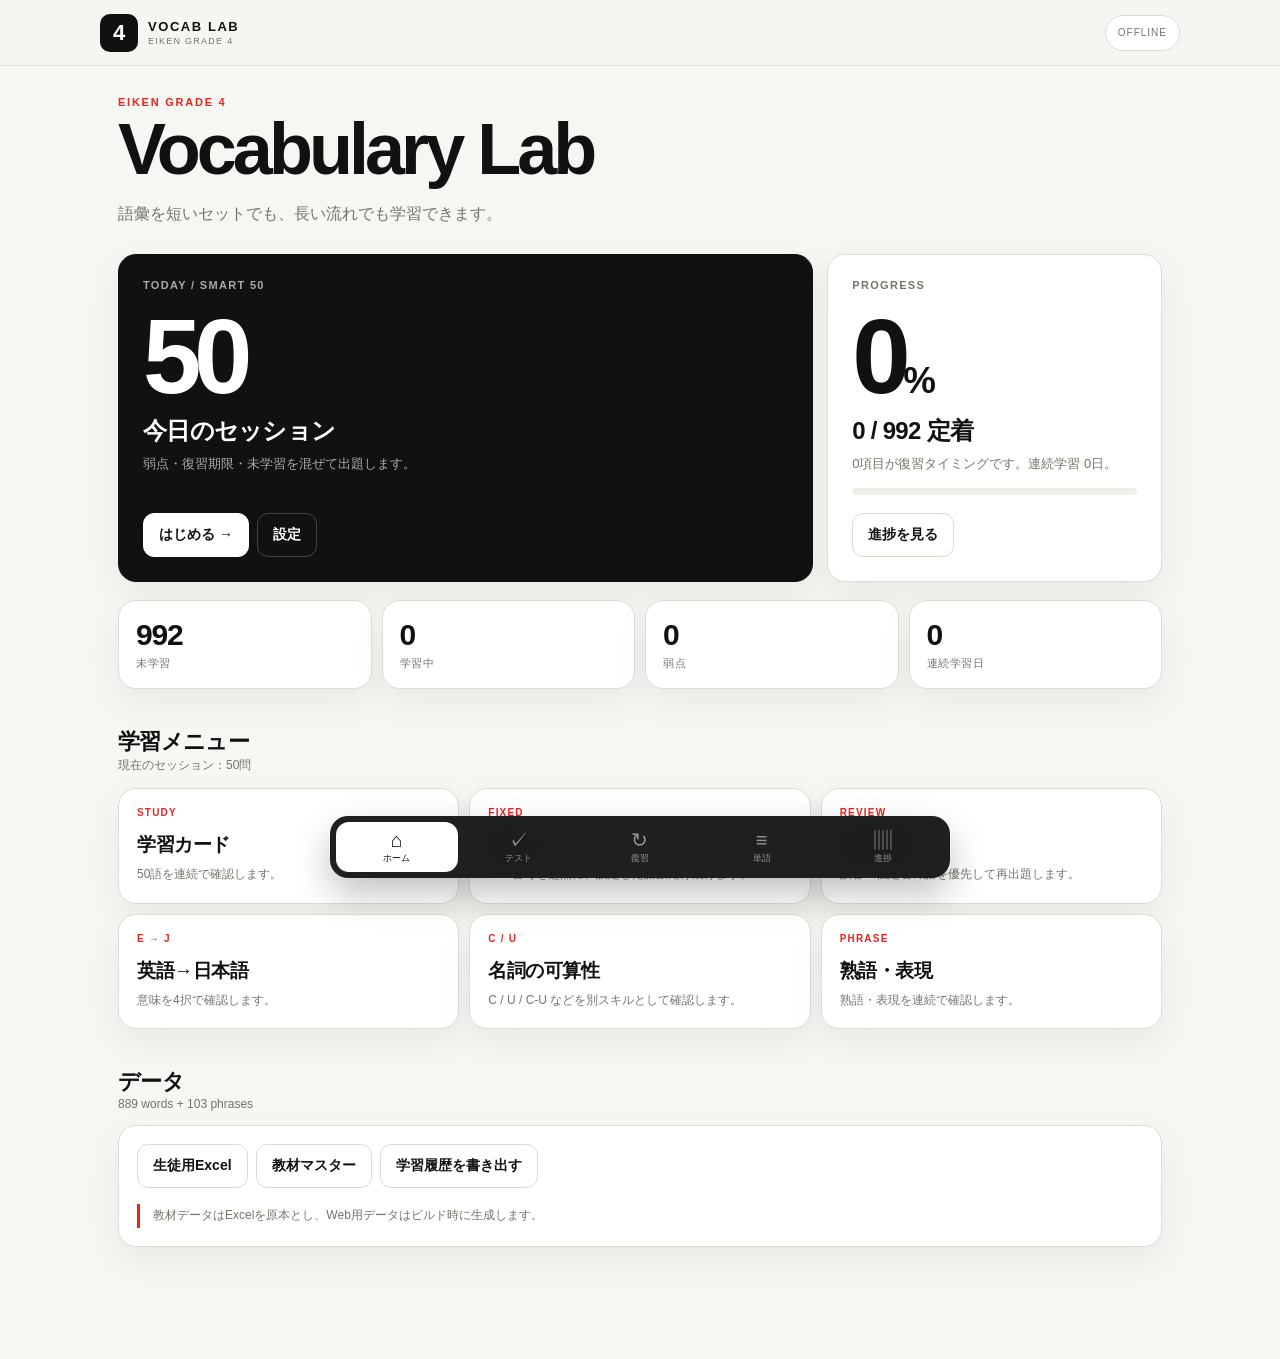
==== commit 735063b0: "Upgrade vocabulary app to MVP2" ====
--- a/index.html
+++ b/index.html
@@ -5,7 +5,7 @@
   <meta name="viewport" content="width=device-width,initial-scale=1,viewport-fit=cover">
   <meta name="theme-color" content="#111111">
   <meta name="color-scheme" content="light">
-  <meta name="description" content="英検4級語彙を10問ずつ学べる、進捗保存対応の学習Webアプリ。">
+  <meta name="description" content="英検4級語彙を10問からENDLESSまで柔軟に学べる、進捗保存対応の学習Webアプリ。">
   <title>EIKEN 4 Vocabulary Lab</title>
   <link rel="manifest" href="./manifest.webmanifest">
   <link rel="icon" href="./icons/icon-192.png">
--- a/styles.css
+++ b/styles.css
@@ -214,3 +214,39 @@
 @media(prefers-reduced-motion:reduce){
   *{scroll-behavior:auto!important;transition:none!important}
 }
+
+/* MVP 2 — flexible sessions */
+.session-panel{margin-top:24px}
+.session-head{display:flex;align-items:end;justify-content:space-between;gap:16px}
+.session-big{font-size:52px;font-weight:900;letter-spacing:-.06em;line-height:1;margin-top:6px}
+.session-summary{font-size:11px;color:var(--muted);text-align:right;line-height:1.5}
+.length-grid{display:grid;grid-template-columns:repeat(6,1fr);gap:7px;margin-top:18px}
+.length-chip{min-height:44px;border:1px solid var(--line);background:#fff;border-radius:11px;font-weight:800;font-size:12px;cursor:pointer}
+.length-chip.active{background:var(--ink);border-color:var(--ink);color:#fff}
+.session-controls{display:grid;grid-template-columns:repeat(5,minmax(0,1fr));gap:8px;margin-top:10px;align-items:stretch}
+.field{display:grid;gap:5px;font-size:9px;letter-spacing:.08em;color:var(--muted);text-transform:uppercase}
+.field input,.field select{width:100%;min-height:42px;border:1px solid var(--line);border-radius:10px;background:#fff;padding:0 10px;color:var(--ink);text-transform:none;letter-spacing:0;font-size:13px}
+.fast-toggle{min-height:58px;border:1px solid var(--line);border-radius:11px;background:#fff;padding:9px 11px;display:grid;grid-template-columns:auto 1fr;column-gap:8px;align-items:center;cursor:pointer}
+.fast-toggle input{grid-row:1/3;width:18px;height:18px;accent-color:#111}
+.fast-toggle span{font-size:12px;font-weight:850;letter-spacing:.06em}
+.fast-toggle small{font-size:10px;color:var(--muted)}
+.is-hidden{display:none!important}
+.range-note{font-size:11px;color:var(--muted);line-height:1.6;margin:10px 0 2px}
+.endless-line{height:7px;border-radius:99px;background:linear-gradient(90deg,var(--ink),var(--accent),var(--ink));background-size:200% 100%;animation:endlessFlow 1.8s linear infinite;margin-bottom:16px}
+@keyframes endlessFlow{from{background-position:0 0}to{background-position:200% 0}}
+.typo-note{font-size:12px;margin-top:7px;opacity:.85}
+.ipa{font-family:ui-monospace,SFMono-Regular,Menlo,Consolas,monospace;font-size:12px;color:var(--muted);margin-top:4px}
+.ipa.large{font-size:16px;margin-top:6px}
+
+@media(max-width:760px){
+  .length-grid{grid-template-columns:repeat(3,1fr)}
+  .session-controls{grid-template-columns:1fr 1fr}
+  .fast-toggle{grid-column:1/-1}
+}
+@media(max-width:520px){
+  .session-head{align-items:start}
+  .session-summary{max-width:150px}
+  .session-big{font-size:44px}
+  .session-controls{grid-template-columns:1fr}
+  .fast-toggle{grid-column:auto}
+}
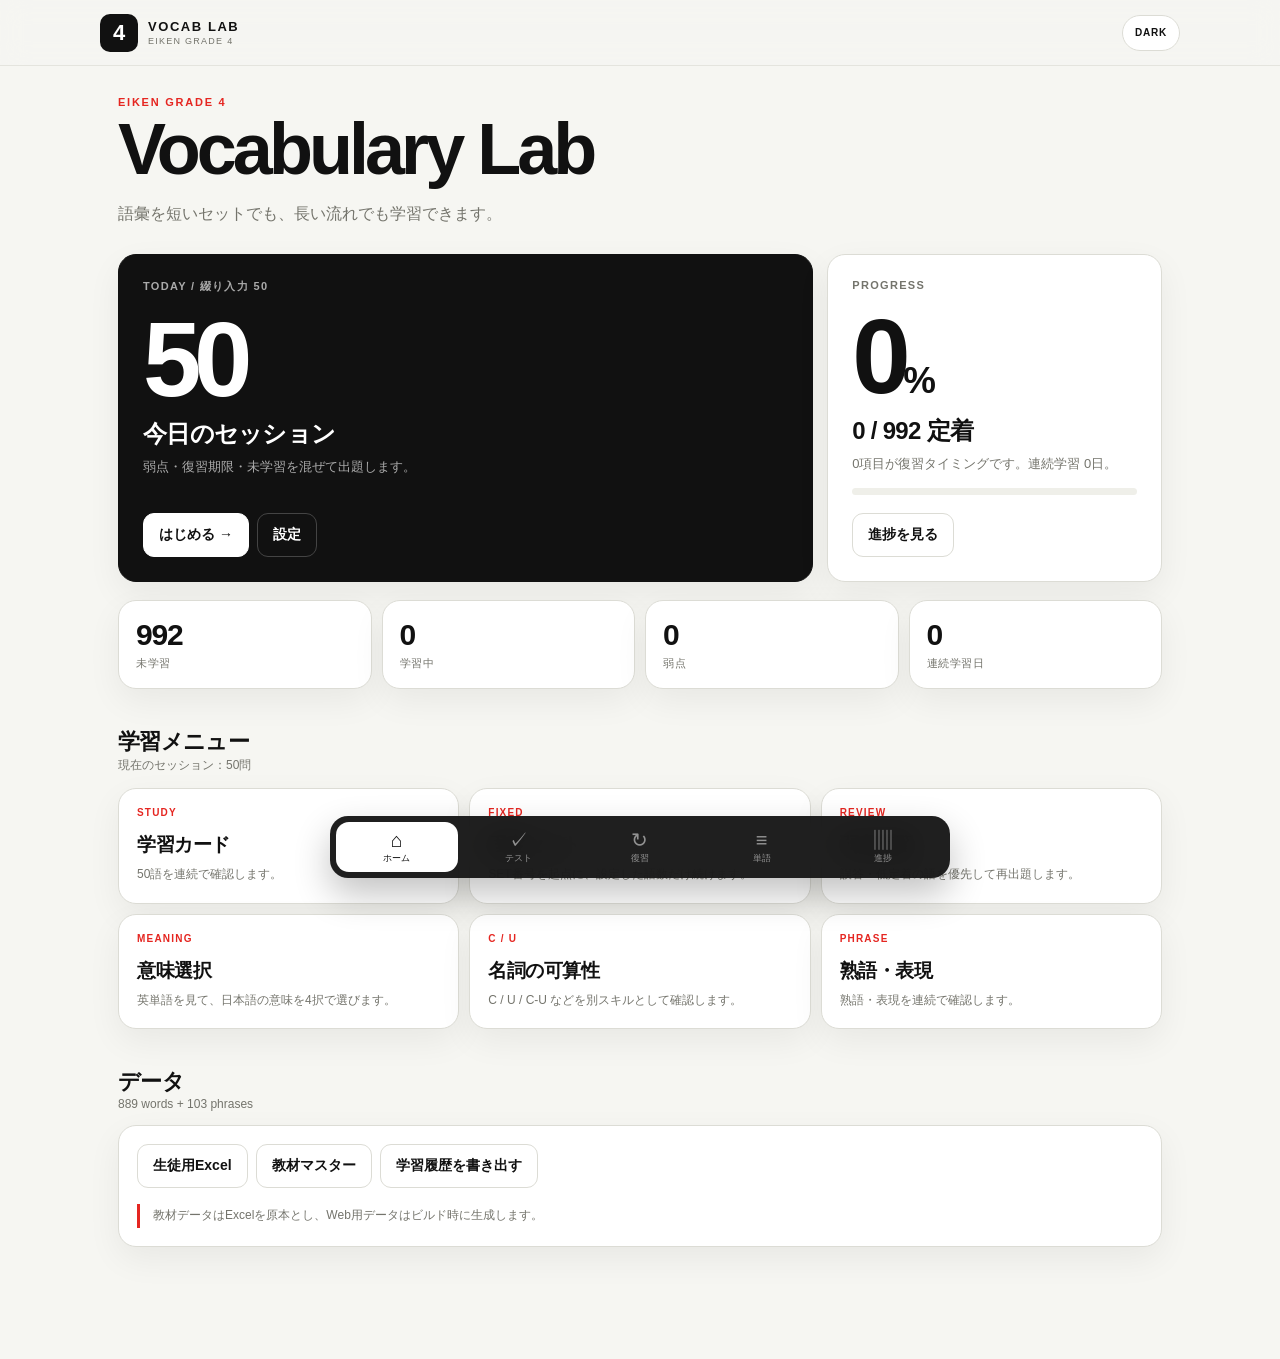
==== commit 24115e7a: "Refine UX for MVP 2.1" ====
--- a/index.html
+++ b/index.html
@@ -4,7 +4,7 @@
   <meta charset="utf-8">
   <meta name="viewport" content="width=device-width,initial-scale=1,viewport-fit=cover">
   <meta name="theme-color" content="#111111">
-  <meta name="color-scheme" content="light">
+  <meta name="color-scheme" content="light dark">
   <meta name="description" content="英検4級語彙を10問からENDLESSまで柔軟に学べる、進捗保存対応の学習Webアプリ。">
   <title>EIKEN 4 Vocabulary Lab</title>
   <link rel="manifest" href="./manifest.webmanifest">
@@ -23,7 +23,7 @@
         </span>
       </button>
       <div class="top-actions">
-        <span id="offlineBadge" class="status-pill" hidden>OFFLINE</span>
+        <button class="theme-btn" id="themeBtn" aria-label="ダークモードに切り替える">DARK</button>
         <button class="icon-btn" id="installBtn" hidden aria-label="アプリをインストール">＋</button>
       </div>
     </header>
--- a/styles.css
+++ b/styles.css
@@ -15,6 +15,7 @@
   --safe-bottom:max(16px, env(safe-area-inset-bottom));
 }
 *{box-sizing:border-box}
+[hidden]{display:none!important}
 html{scroll-behavior:smooth}
 body{
   margin:0;
@@ -101,7 +102,7 @@
 .progress-mini>span{display:block;height:100%;background:var(--ink);border-radius:99px}
 .filters{display:flex;gap:8px;flex-wrap:wrap;margin:18px 0}
 .input,.select{
-  min-height:45px;border:1px solid var(--line);border-radius:11px;background:#fff;padding:0 13px;color:var(--ink)
+  min-height:45px;border:1px solid var(--line);border-radius:11px;background:var(--surface);padding:0 13px;color:var(--ink)
 }
 .input{min-width:240px;flex:1}
 .select{min-width:140px}
@@ -110,19 +111,19 @@
 .quiz-top{display:flex;align-items:flex-end;justify-content:space-between;gap:12px;margin-bottom:10px}
 .quiz-set{font-size:11px;color:var(--muted);letter-spacing:.12em;font-weight:700}
 .quiz-count{font-size:28px;font-weight:850;letter-spacing:-.04em}
-.progress-track{height:7px;border-radius:99px;background:#e4e4dd;overflow:hidden;margin-bottom:16px}
+.progress-track{height:7px;border-radius:99px;background:var(--surface-2);overflow:hidden;margin-bottom:16px}
 .progress-track span{display:block;height:100%;background:var(--ink);transition:width .2s ease}
 .quiz-card{padding:26px 22px}
 .question-type{font-size:11px;color:var(--muted);letter-spacing:.1em}
 .question-main{font-size:clamp(30px,8vw,52px);line-height:1.18;letter-spacing:-.04em;font-weight:820;margin:18px 0 6px;word-break:break-word}
 .question-meta{color:var(--muted);font-size:12px;min-height:20px}
 .answer-input{
-  width:100%;min-height:58px;border:1px solid var(--line);border-radius:13px;background:#fff;
+  width:100%;min-height:58px;border:1px solid var(--line);border-radius:13px;background:var(--surface);
   padding:0 16px;font-size:20px;margin-top:24px;
 }
 .choice-grid{display:grid;grid-template-columns:1fr 1fr;gap:9px;margin-top:24px}
 .choice{
-  min-height:58px;padding:11px 13px;border:1px solid var(--line);border-radius:13px;background:#fff;text-align:left;cursor:pointer;font-weight:650
+  min-height:58px;padding:11px 13px;border:1px solid var(--line);border-radius:13px;background:var(--surface);text-align:left;cursor:pointer;font-weight:650
 }
 .choice:hover{border-color:#999}
 .feedback{display:none;margin-top:14px;padding:14px;border-radius:13px;font-size:13px;line-height:1.6}
@@ -221,12 +222,12 @@
 .session-big{font-size:52px;font-weight:900;letter-spacing:-.06em;line-height:1;margin-top:6px}
 .session-summary{font-size:11px;color:var(--muted);text-align:right;line-height:1.5}
 .length-grid{display:grid;grid-template-columns:repeat(6,1fr);gap:7px;margin-top:18px}
-.length-chip{min-height:44px;border:1px solid var(--line);background:#fff;border-radius:11px;font-weight:800;font-size:12px;cursor:pointer}
+.length-chip{min-height:44px;border:1px solid var(--line);background:var(--surface);border-radius:11px;font-weight:800;font-size:12px;cursor:pointer}
 .length-chip.active{background:var(--ink);border-color:var(--ink);color:#fff}
 .session-controls{display:grid;grid-template-columns:repeat(5,minmax(0,1fr));gap:8px;margin-top:10px;align-items:stretch}
 .field{display:grid;gap:5px;font-size:9px;letter-spacing:.08em;color:var(--muted);text-transform:uppercase}
-.field input,.field select{width:100%;min-height:42px;border:1px solid var(--line);border-radius:10px;background:#fff;padding:0 10px;color:var(--ink);text-transform:none;letter-spacing:0;font-size:13px}
-.fast-toggle{min-height:58px;border:1px solid var(--line);border-radius:11px;background:#fff;padding:9px 11px;display:grid;grid-template-columns:auto 1fr;column-gap:8px;align-items:center;cursor:pointer}
+.field input,.field select{width:100%;min-height:42px;border:1px solid var(--line);border-radius:10px;background:var(--surface);padding:0 10px;color:var(--ink);text-transform:none;letter-spacing:0;font-size:13px}
+.fast-toggle{min-height:58px;border:1px solid var(--line);border-radius:11px;background:var(--surface);padding:9px 11px;display:grid;grid-template-columns:auto 1fr;column-gap:8px;align-items:center;cursor:pointer}
 .fast-toggle input{grid-row:1/3;width:18px;height:18px;accent-color:#111}
 .fast-toggle span{font-size:12px;font-weight:850;letter-spacing:.06em}
 .fast-toggle small{font-size:10px;color:var(--muted)}
@@ -250,3 +251,135 @@
   .session-controls{grid-template-columns:1fr}
   .fast-toggle{grid-column:auto}
 }
+
+
+/* MVP 2.1 — UX refinement */
+.theme-btn{
+  min-height:36px;border:1px solid var(--line);background:var(--surface);color:var(--ink);
+  border-radius:999px;padding:0 12px;font-size:10px;letter-spacing:.08em;font-weight:800;cursor:pointer
+}
+.direction-row{display:flex;align-items:center;justify-content:space-between;gap:14px;margin-top:12px}
+.direction-label{font-size:10px;letter-spacing:.1em;color:var(--muted);font-weight:750}
+.direction-segment{min-width:min(100%,360px)}
+.direction-segment button{flex:1}
+.study-card{touch-action:pan-y;transition:transform .14s ease,opacity .14s ease,border-color .14s ease}
+.study-card.revealed{border-color:var(--muted)}
+.study-card.swipe-right{transform:translateX(70px) rotate(2deg);opacity:.35}
+.study-card.swipe-left{transform:translateX(-70px) rotate(-2deg);opacity:.35}
+.study-rate-actions{display:grid;grid-template-columns:1fr 1fr;gap:8px;margin-top:12px}
+.swipe-hint{font-size:10px;letter-spacing:.06em;color:var(--muted);margin-top:24px}
+#showAnswer{color:var(--muted)}
+.list-filters{align-items:stretch}
+.progress-overview{display:grid;grid-template-columns:220px 1fr;gap:28px;align-items:center}
+.donut-wrap{display:grid;place-items:center}
+.donut{
+  --pct:0;
+  width:170px;aspect-ratio:1;border-radius:50%;
+  background:conic-gradient(var(--ink) calc(var(--pct)*1%),var(--surface-2) 0);
+  display:grid;place-items:center;position:relative
+}
+.donut::after{
+  content:"";position:absolute;inset:18px;border-radius:50%;background:var(--surface)
+}
+.donut>div{z-index:1;display:grid;text-align:center}
+.donut strong{font-size:32px;letter-spacing:-.04em}
+.donut span{font-size:10px;color:var(--muted);margin-top:2px}
+.progress-legend{display:grid;grid-template-columns:repeat(3,1fr);gap:10px}
+.progress-legend>div{display:grid;grid-template-columns:auto 1fr;grid-template-rows:auto auto;column-gap:8px;align-items:center;padding:12px;border:1px solid var(--line);border-radius:12px}
+.progress-legend b{font-size:24px}
+.progress-legend small{grid-column:2;color:var(--muted)}
+.legend-dot{width:9px;height:9px;border-radius:50%;grid-row:1/3}
+.legend-dot.mastered{background:var(--ink)}
+.legend-dot.learning{background:var(--accent)}
+.legend-dot.unseen{background:var(--line)}
+.score-chart{height:180px;display:flex;align-items:end;gap:8px;overflow-x:auto;padding:8px 2px 0}
+.score-column{height:100%;min-width:34px;display:grid;grid-template-rows:22px 1fr 18px;gap:4px;text-align:center}
+.score-value{font-size:9px;color:var(--muted)}
+.score-bar{height:100%;background:var(--surface-2);border-radius:7px;overflow:hidden;display:flex;align-items:end}
+.score-bar span{display:block;width:100%;background:var(--ink);border-radius:7px 7px 0 0;min-height:2px}
+.score-column small{font-size:9px;color:var(--muted)}
+.pos-progress{display:grid;gap:8px}
+.pos-group{border:1px solid var(--line);background:var(--surface);border-radius:14px;overflow:hidden}
+.pos-group summary{list-style:none;display:grid;grid-template-columns:minmax(100px,180px) 1fr 50px;gap:12px;align-items:center;padding:15px 16px;cursor:pointer}
+.pos-group summary::-webkit-details-marker{display:none}
+.pos-title{display:grid;gap:3px}
+.pos-title small{color:var(--muted);font-size:10px}
+.pos-bar{height:8px;background:var(--surface-2);border-radius:99px;overflow:hidden}
+.pos-bar span{display:block;height:100%;background:var(--ink)}
+.pos-group summary>strong{text-align:right;font-size:12px}
+.pos-subgroups{border-top:1px solid var(--line);padding:7px 16px 12px;background:var(--surface)}
+.subgroup-row{display:grid;grid-template-columns:minmax(130px,220px) 1fr 48px;gap:10px;align-items:center;padding:7px 0;font-size:11px}
+.subgroup-row>span{white-space:nowrap;overflow:hidden;text-overflow:ellipsis}
+.subgroup-row small{text-align:right;color:var(--muted)}
+
+:root[data-theme="dark"]{
+  --bg:#0f0f0e;
+  --surface:#191918;
+  --surface-2:#252523;
+  --ink:#f1f1ed;
+  --muted:#9c9c94;
+  --line:#383835;
+  --good:#61c58a;
+  --bad:#ff857a;
+  --warn:#e3b64c;
+  --shadow:0 12px 34px rgba(0,0,0,.24);
+}
+:root[data-theme="dark"] .topbar{background:rgba(15,15,14,.9);border-bottom-color:rgba(56,56,53,.75)}
+:root[data-theme="dark"] .hero-card.primary{background:#f1f1ed;color:#111;border-color:#f1f1ed}
+:root[data-theme="dark"] .hero-card.primary .muted,
+:root[data-theme="dark"] .hero-card.primary .kicker{color:#666}
+:root[data-theme="dark"] .btn.dark,
+:root[data-theme="dark"] .length-chip.active{background:#f1f1ed;color:#111;border-color:#f1f1ed}
+:root[data-theme="dark"] .btn.inverse{background:#111;color:#fff;border-color:#111}
+:root[data-theme="dark"] .feedback.good{background:#14291d}
+:root[data-theme="dark"] .feedback.bad{background:#331918}
+:root[data-theme="dark"] .segmented button.active{background:#333330}
+:root[data-theme="dark"] .bottom-nav{background:rgba(240,240,236,.95)}
+:root[data-theme="dark"] .nav-item{color:#666}
+:root[data-theme="dark"] .nav-item.active{background:#111;color:#fff}
+:root[data-theme="dark"] .toast{background:#f1f1ed;color:#111}
+:root[data-theme="dark"] .brand-mark{background:#f1f1ed;color:#111}
+
+@media(prefers-color-scheme:dark){
+  :root:not([data-theme="light"]){
+    --bg:#0f0f0e;
+    --surface:#191918;
+    --surface-2:#252523;
+    --ink:#f1f1ed;
+    --muted:#9c9c94;
+    --line:#383835;
+    --good:#61c58a;
+    --bad:#ff857a;
+    --warn:#e3b64c;
+    --shadow:0 12px 34px rgba(0,0,0,.24);
+  }
+  :root:not([data-theme="light"]) .topbar{background:rgba(15,15,14,.9);border-bottom-color:rgba(56,56,53,.75)}
+  :root:not([data-theme="light"]) .hero-card.primary{background:#f1f1ed;color:#111;border-color:#f1f1ed}
+  :root:not([data-theme="light"]) .hero-card.primary .muted,
+  :root:not([data-theme="light"]) .hero-card.primary .kicker{color:#666}
+  :root:not([data-theme="light"]) .btn.dark,
+  :root:not([data-theme="light"]) .length-chip.active{background:#f1f1ed;color:#111;border-color:#f1f1ed}
+  :root:not([data-theme="light"]) .btn.inverse{background:#111;color:#fff;border-color:#111}
+  :root:not([data-theme="light"]) .feedback.good{background:#14291d}
+  :root:not([data-theme="light"]) .feedback.bad{background:#331918}
+  :root:not([data-theme="light"]) .segmented button.active{background:#333330}
+  :root:not([data-theme="light"]) .bottom-nav{background:rgba(240,240,236,.95)}
+  :root:not([data-theme="light"]) .nav-item{color:#666}
+  :root:not([data-theme="light"]) .nav-item.active{background:#111;color:#fff}
+  :root:not([data-theme="light"]) .toast{background:#f1f1ed;color:#111}
+  :root:not([data-theme="light"]) .brand-mark{background:#f1f1ed;color:#111}
+}
+@media(max-width:760px){
+  .progress-overview{grid-template-columns:1fr}
+  .progress-legend{grid-template-columns:repeat(3,1fr)}
+  .direction-row{display:grid}
+  .direction-segment{width:100%}
+}
+@media(max-width:520px){
+  .progress-legend{grid-template-columns:1fr 1fr 1fr;gap:6px}
+  .progress-legend>div{padding:9px}
+  .progress-legend b{font-size:20px}
+  .pos-group summary{grid-template-columns:96px 1fr 42px;padding:13px 12px}
+  .subgroup-row{grid-template-columns:100px 1fr 42px}
+  .study-rate-actions{position:sticky;bottom:86px;z-index:5}
+}
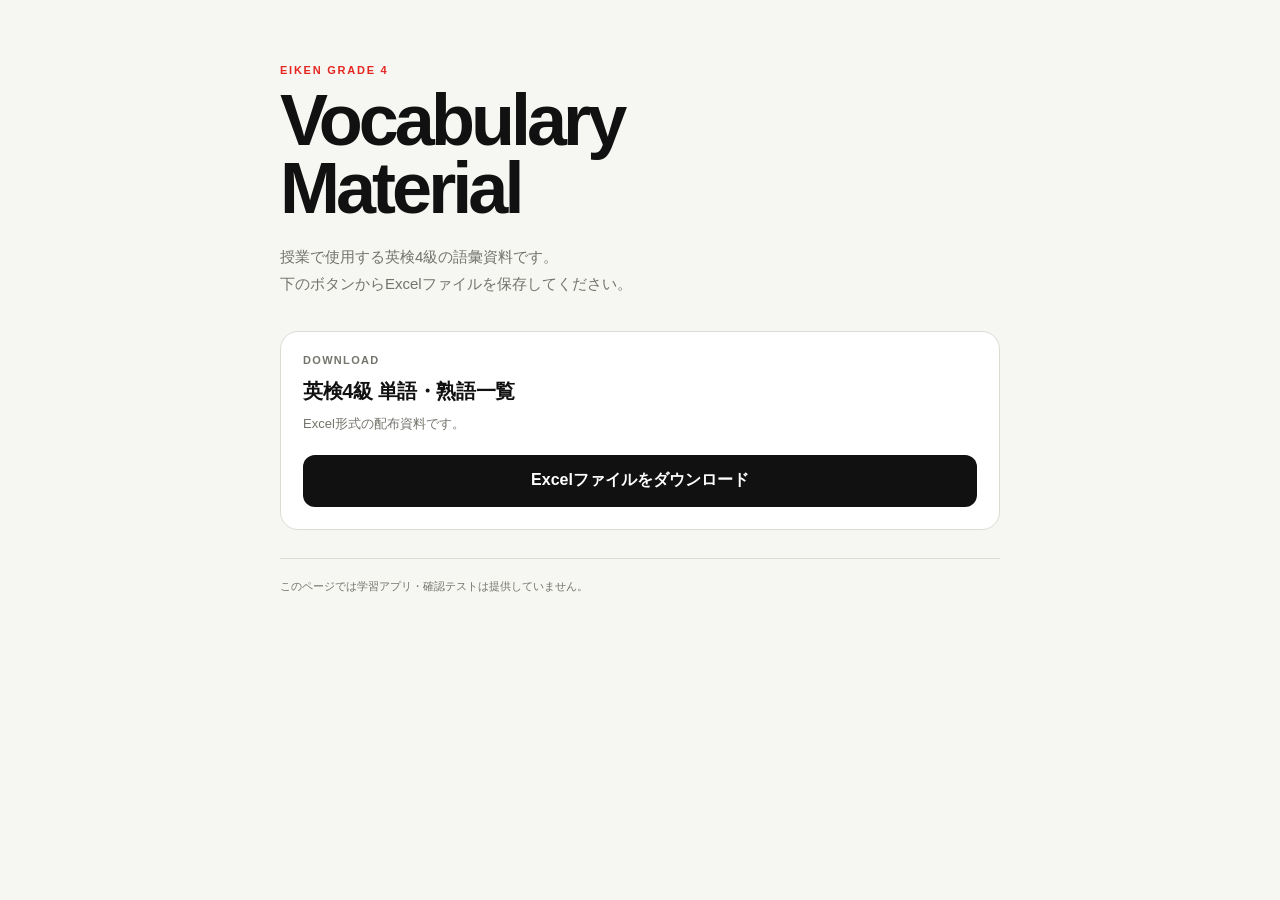
==== commit 0e51695f: "Replace student app with download-only page" ====
--- a/index.html
+++ b/index.html
@@ -3,53 +3,136 @@
 <head>
   <meta charset="utf-8">
   <meta name="viewport" content="width=device-width,initial-scale=1,viewport-fit=cover">
+  <meta name="robots" content="noindex,nofollow">
   <meta name="theme-color" content="#111111">
-  <meta name="color-scheme" content="light dark">
-  <meta name="description" content="英検4級語彙を10問からENDLESSまで柔軟に学べる、進捗保存対応の学習Webアプリ。">
-  <title>EIKEN 4 Vocabulary Lab</title>
-  <link rel="manifest" href="./manifest.webmanifest">
-  <link rel="icon" href="./icons/icon-192.png">
-  <link rel="apple-touch-icon" href="./icons/icon-192.png">
-  <link rel="stylesheet" href="./styles.css">
+  <title>英検4級 語彙資料</title>
+  <style>
+    :root{
+      --bg:#f6f6f2;
+      --surface:#ffffff;
+      --ink:#111111;
+      --muted:#74746c;
+      --line:#dcdcd5;
+      --accent:#e52621;
+    }
+    *{box-sizing:border-box}
+    body{
+      margin:0;
+      min-height:100vh;
+      background:var(--bg);
+      color:var(--ink);
+      font-family:-apple-system,BlinkMacSystemFont,"Segoe UI","Noto Sans JP","Hiragino Sans",sans-serif;
+      -webkit-font-smoothing:antialiased;
+    }
+    main{
+      width:min(720px,calc(100% - 36px));
+      margin:0 auto;
+      padding:64px 0 80px;
+    }
+    .eyebrow{
+      margin:0 0 10px;
+      color:var(--accent);
+      font-size:11px;
+      font-weight:800;
+      letter-spacing:.16em;
+    }
+    h1{
+      margin:0;
+      font-size:clamp(40px,11vw,72px);
+      line-height:.95;
+      letter-spacing:-.055em;
+    }
+    .lead{
+      margin:20px 0 0;
+      color:var(--muted);
+      line-height:1.8;
+      font-size:15px;
+    }
+    .card{
+      margin-top:34px;
+      padding:22px;
+      border:1px solid var(--line);
+      border-radius:18px;
+      background:var(--surface);
+    }
+    .label{
+      font-size:11px;
+      color:var(--muted);
+      letter-spacing:.12em;
+      font-weight:700;
+    }
+    .file-title{
+      margin-top:12px;
+      font-size:20px;
+      font-weight:800;
+      letter-spacing:-.02em;
+    }
+    .file-copy{
+      margin-top:8px;
+      color:var(--muted);
+      font-size:13px;
+      line-height:1.7;
+    }
+    .download{
+      display:flex;
+      width:100%;
+      min-height:52px;
+      margin-top:20px;
+      align-items:center;
+      justify-content:center;
+      border-radius:12px;
+      background:var(--ink);
+      color:white;
+      text-decoration:none;
+      font-weight:800;
+    }
+    footer{
+      margin-top:28px;
+      padding-top:18px;
+      border-top:1px solid var(--line);
+      color:var(--muted);
+      font-size:11px;
+      line-height:1.7;
+    }
+  </style>
 </head>
 <body>
-  <div id="app">
-    <header class="topbar">
-      <button class="brand" data-route="home" aria-label="ホームへ">
-        <span class="brand-mark">4</span>
-        <span>
-          <strong>VOCAB LAB</strong>
-          <small>EIKEN GRADE 4</small>
-        </span>
-      </button>
-      <div class="top-actions">
-        <button class="theme-btn" id="themeBtn" aria-label="ダークモードに切り替える">DARK</button>
-        <button class="icon-btn" id="installBtn" hidden aria-label="アプリをインストール">＋</button>
-      </div>
-    </header>
+<main>
+  <p class="eyebrow">EIKEN GRADE 4</p>
+  <h1>Vocabulary<br>Material</h1>
+  <p class="lead">
+    授業で使用する英検4級の語彙資料です。<br>
+    下のボタンからExcelファイルを保存してください。
+  </p>
 
-    <main id="main" class="main"></main>
+  <section class="card">
+    <div class="label">DOWNLOAD</div>
+    <div class="file-title">英検4級 単語・熟語一覧</div>
+    <div class="file-copy">Excel形式の配布資料です。</div>
+    <a class="download" href="./downloads/eiken4_vocabulary.xlsx" download>
+      Excelファイルをダウンロード
+    </a>
+  </section>
 
-    <nav class="bottom-nav" aria-label="メインナビゲーション">
-      <button data-route="home" class="nav-item active">
-        <span class="nav-icon">⌂</span><span>ホーム</span>
-      </button>
-      <button data-route="tests" class="nav-item">
-        <span class="nav-icon">✓</span><span>テスト</span>
-      </button>
-      <button data-route="review" class="nav-item">
-        <span class="nav-icon">↻</span><span>復習</span>
-      </button>
-      <button data-route="list" class="nav-item">
-        <span class="nav-icon">≡</span><span>単語</span>
-      </button>
-      <button data-route="progress" class="nav-item">
-        <span class="nav-icon">▥</span><span>進捗</span>
-      </button>
-    </nav>
-  </div>
+  <footer>
+    このページでは学習アプリ・確認テストは提供していません。
+  </footer>
+</main>
 
-  <script src="./data/data.js"></script>
-  <script src="./app.js"></script>
+<script>
+(async () => {
+  // Remove any old PWA registrations and cached app assets from this origin.
+  try {
+    if ('serviceWorker' in navigator) {
+      const regs = await navigator.serviceWorker.getRegistrations();
+      await Promise.all(regs.map(r => r.unregister()));
+    }
+    if ('caches' in window) {
+      const keys = await caches.keys();
+      await Promise.all(keys.map(k => caches.delete(k)));
+    }
+  } catch (_) {}
+})();
+</script>
 </body>
 </html>
